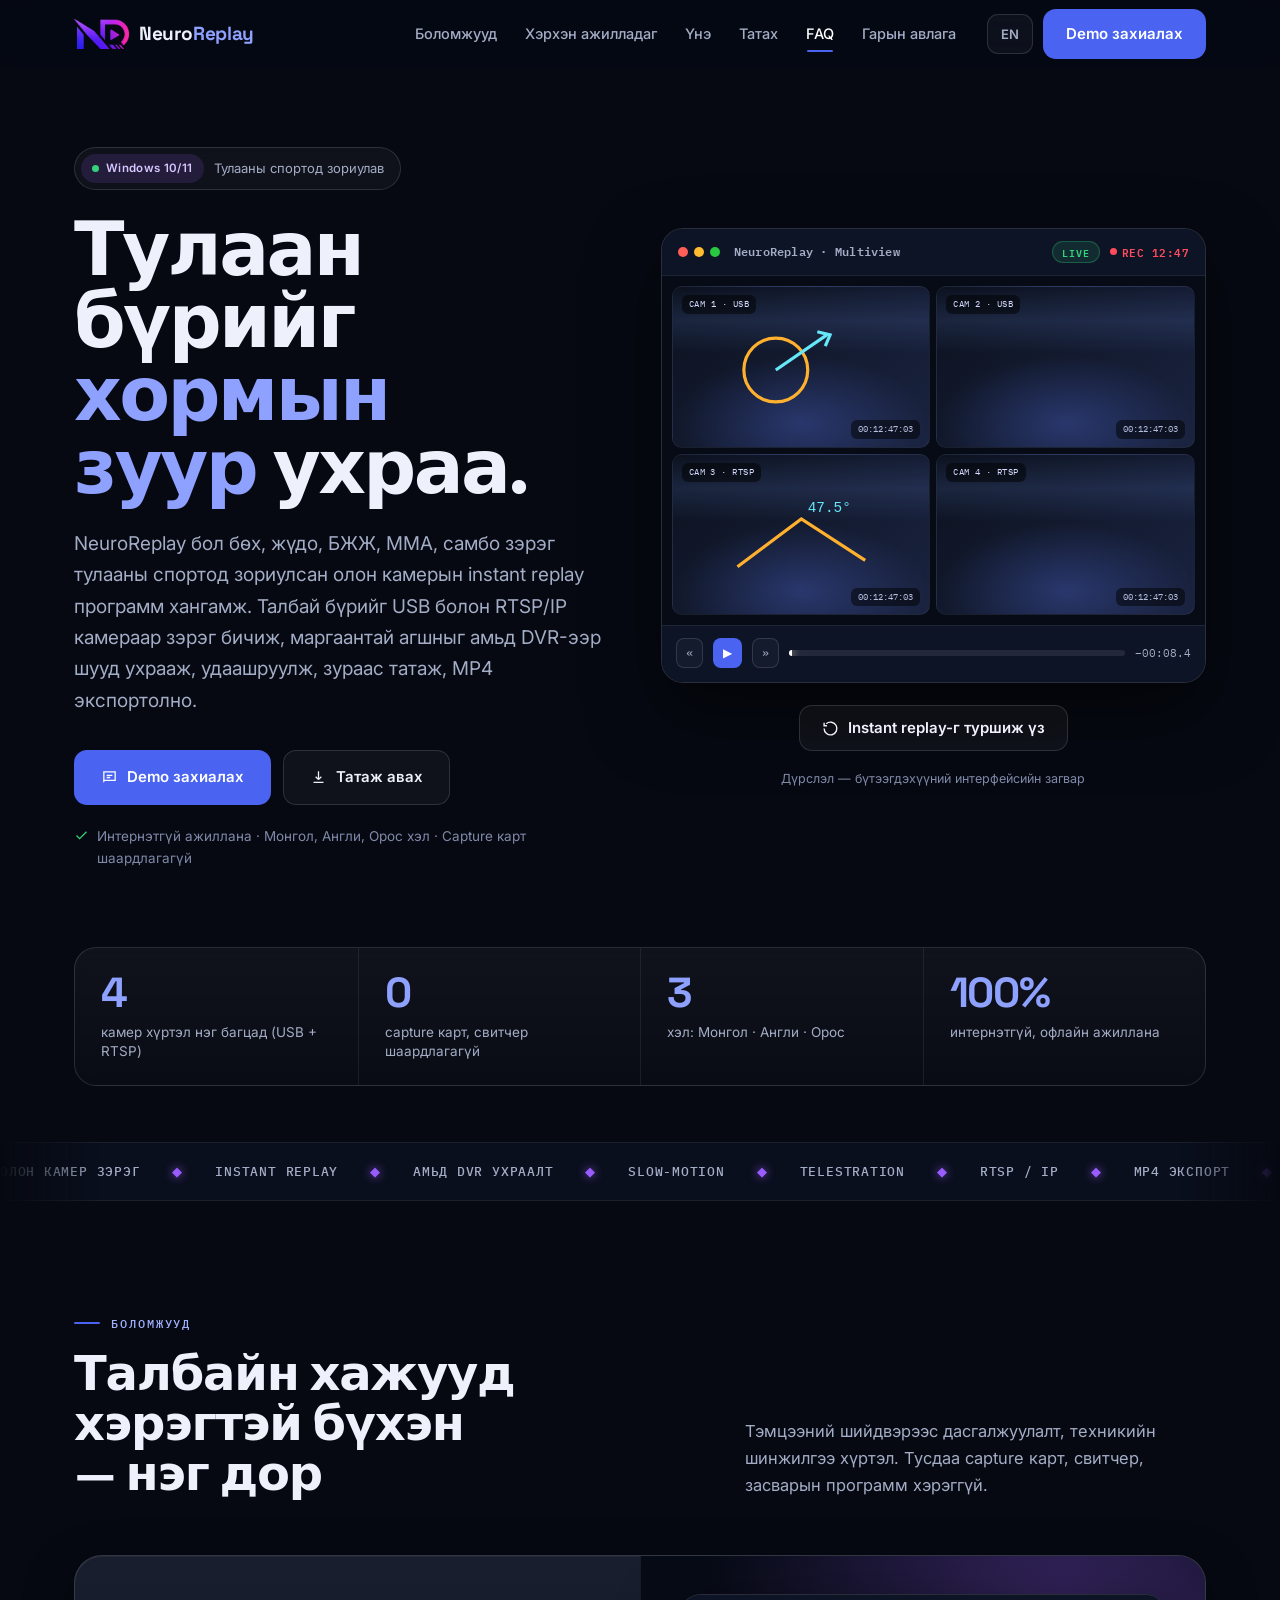
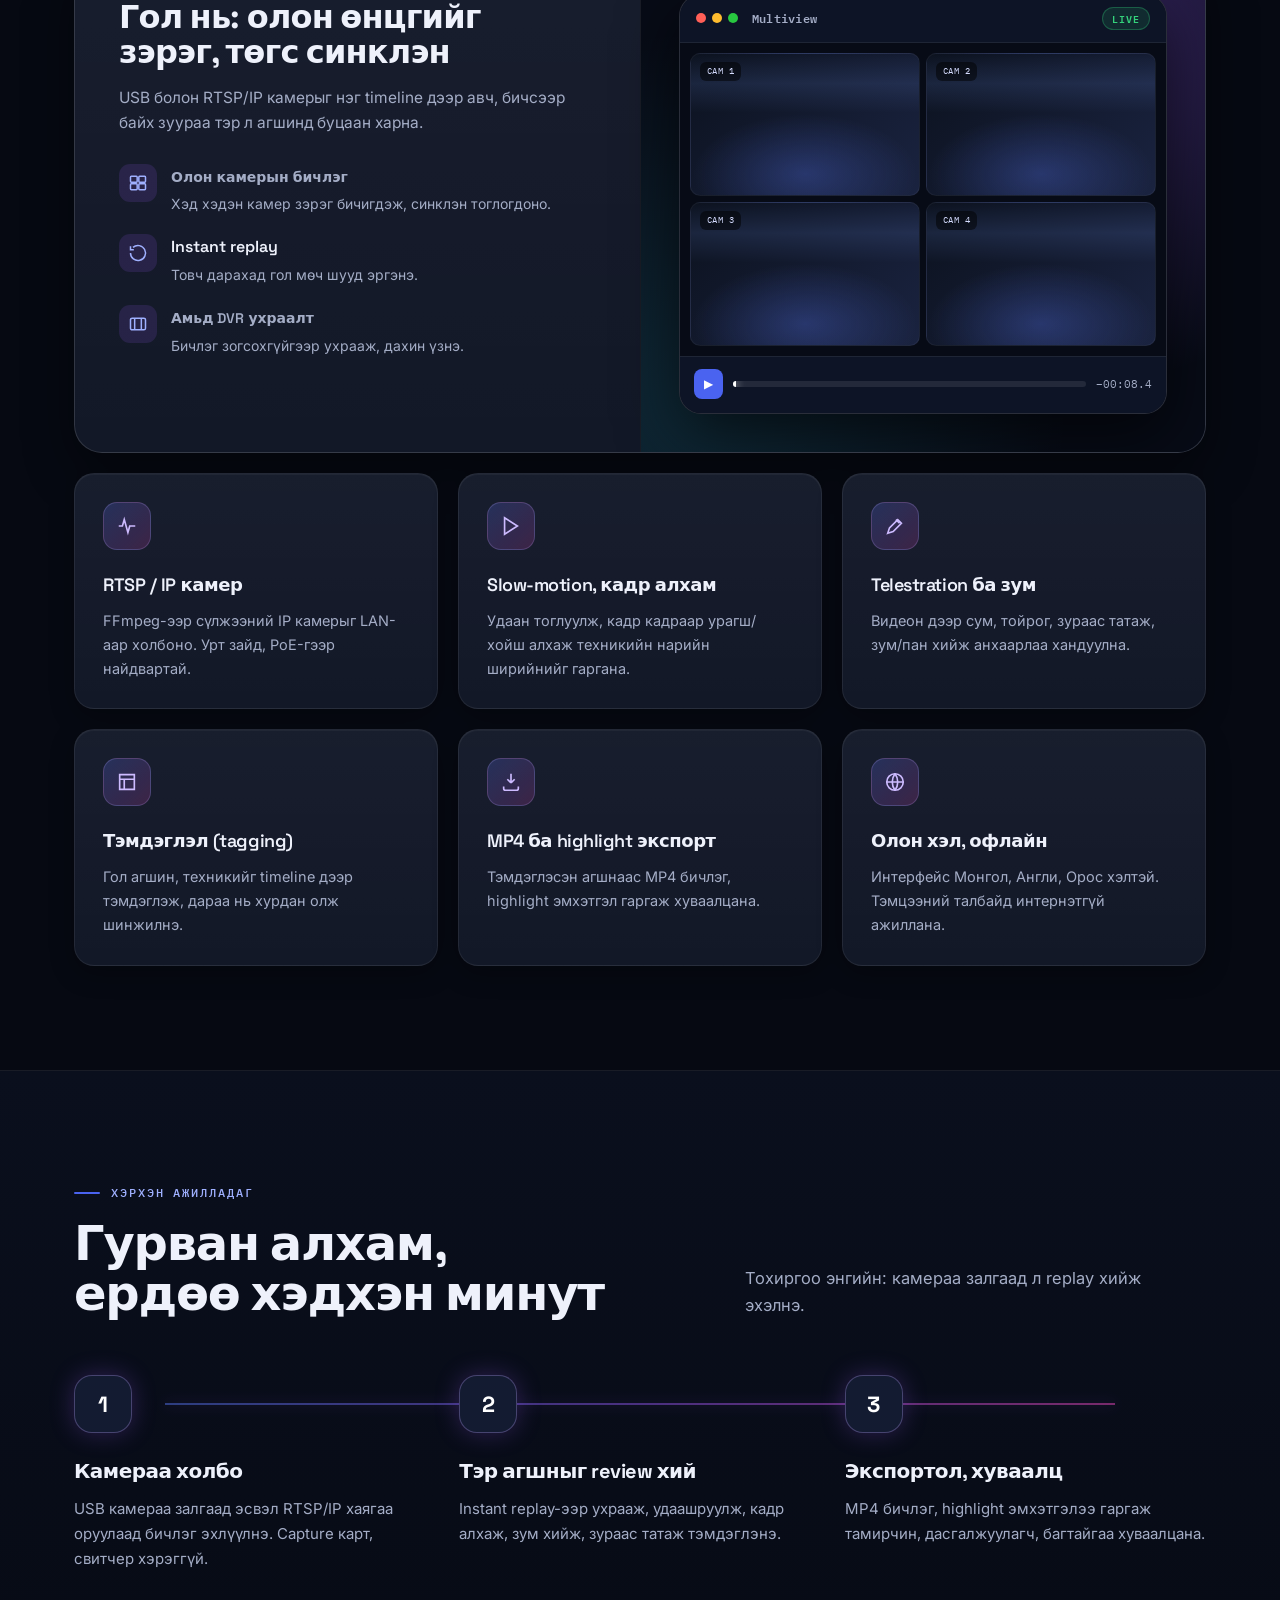
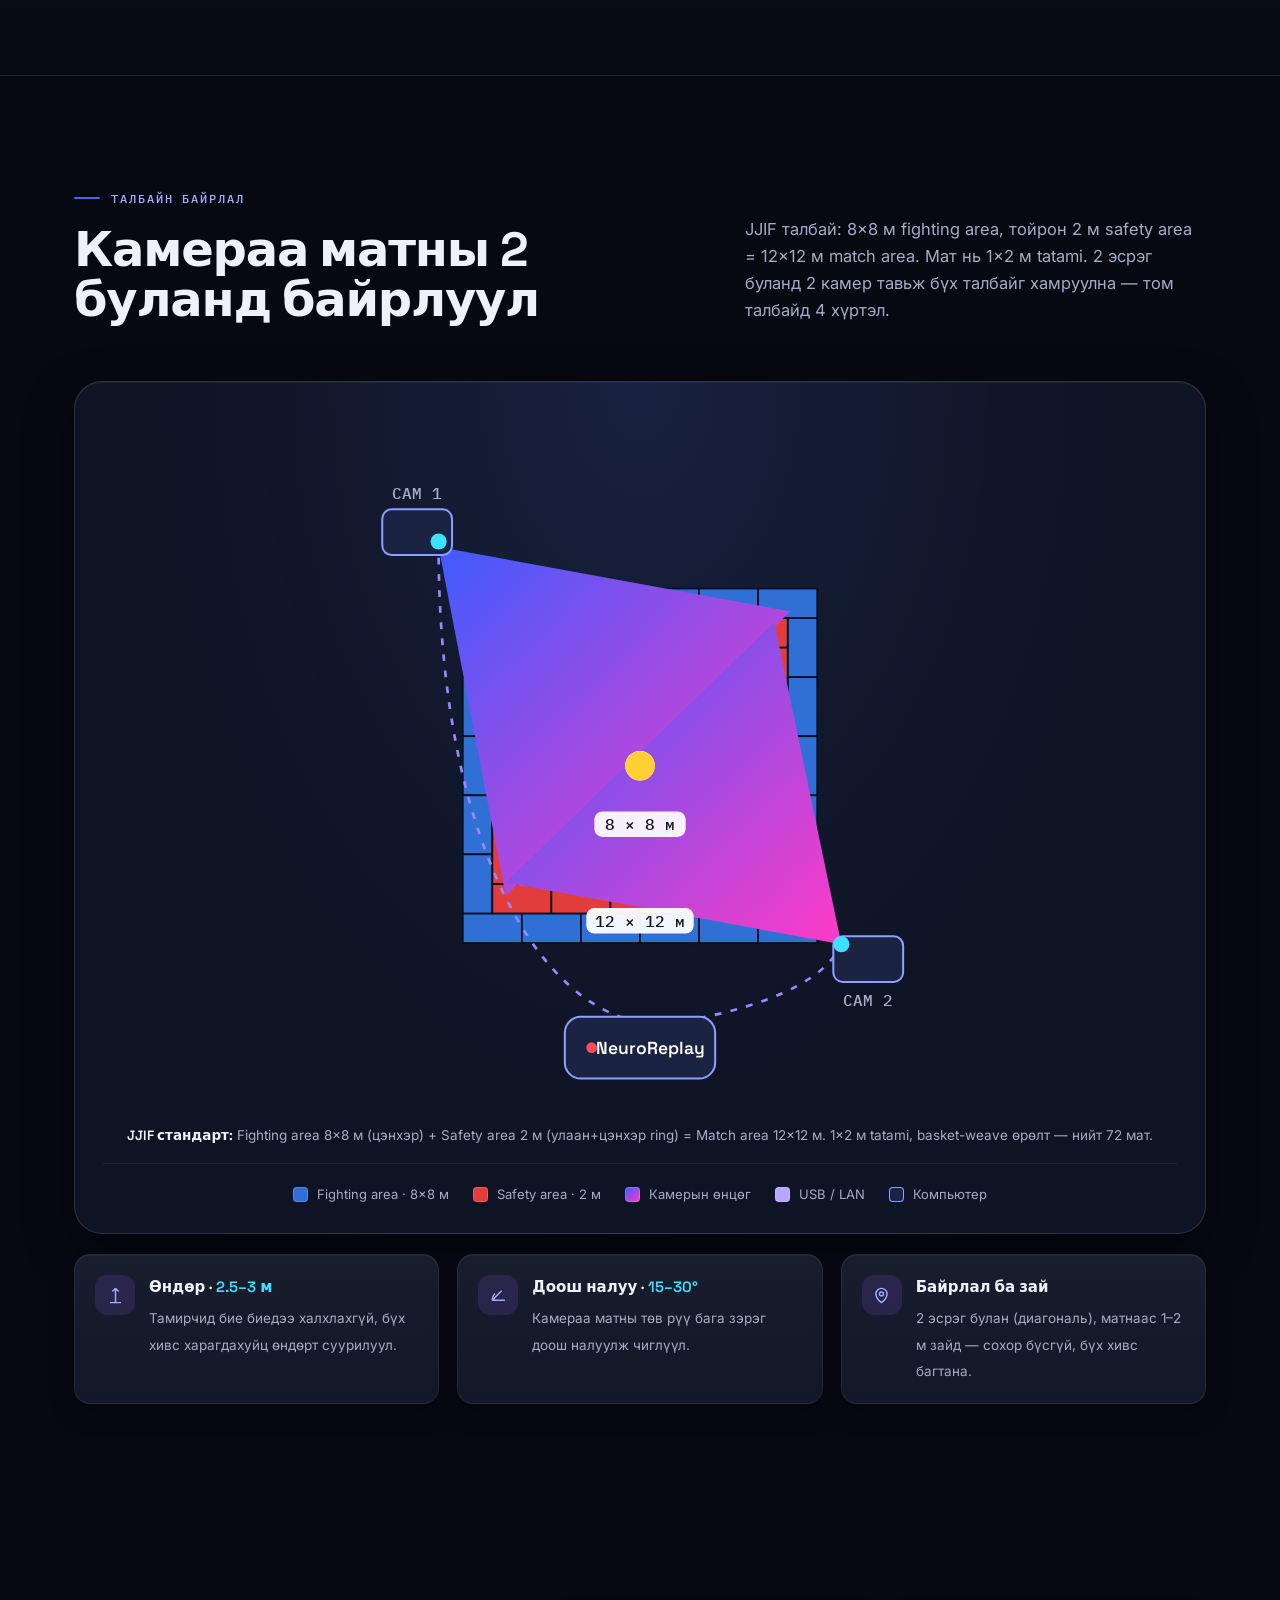
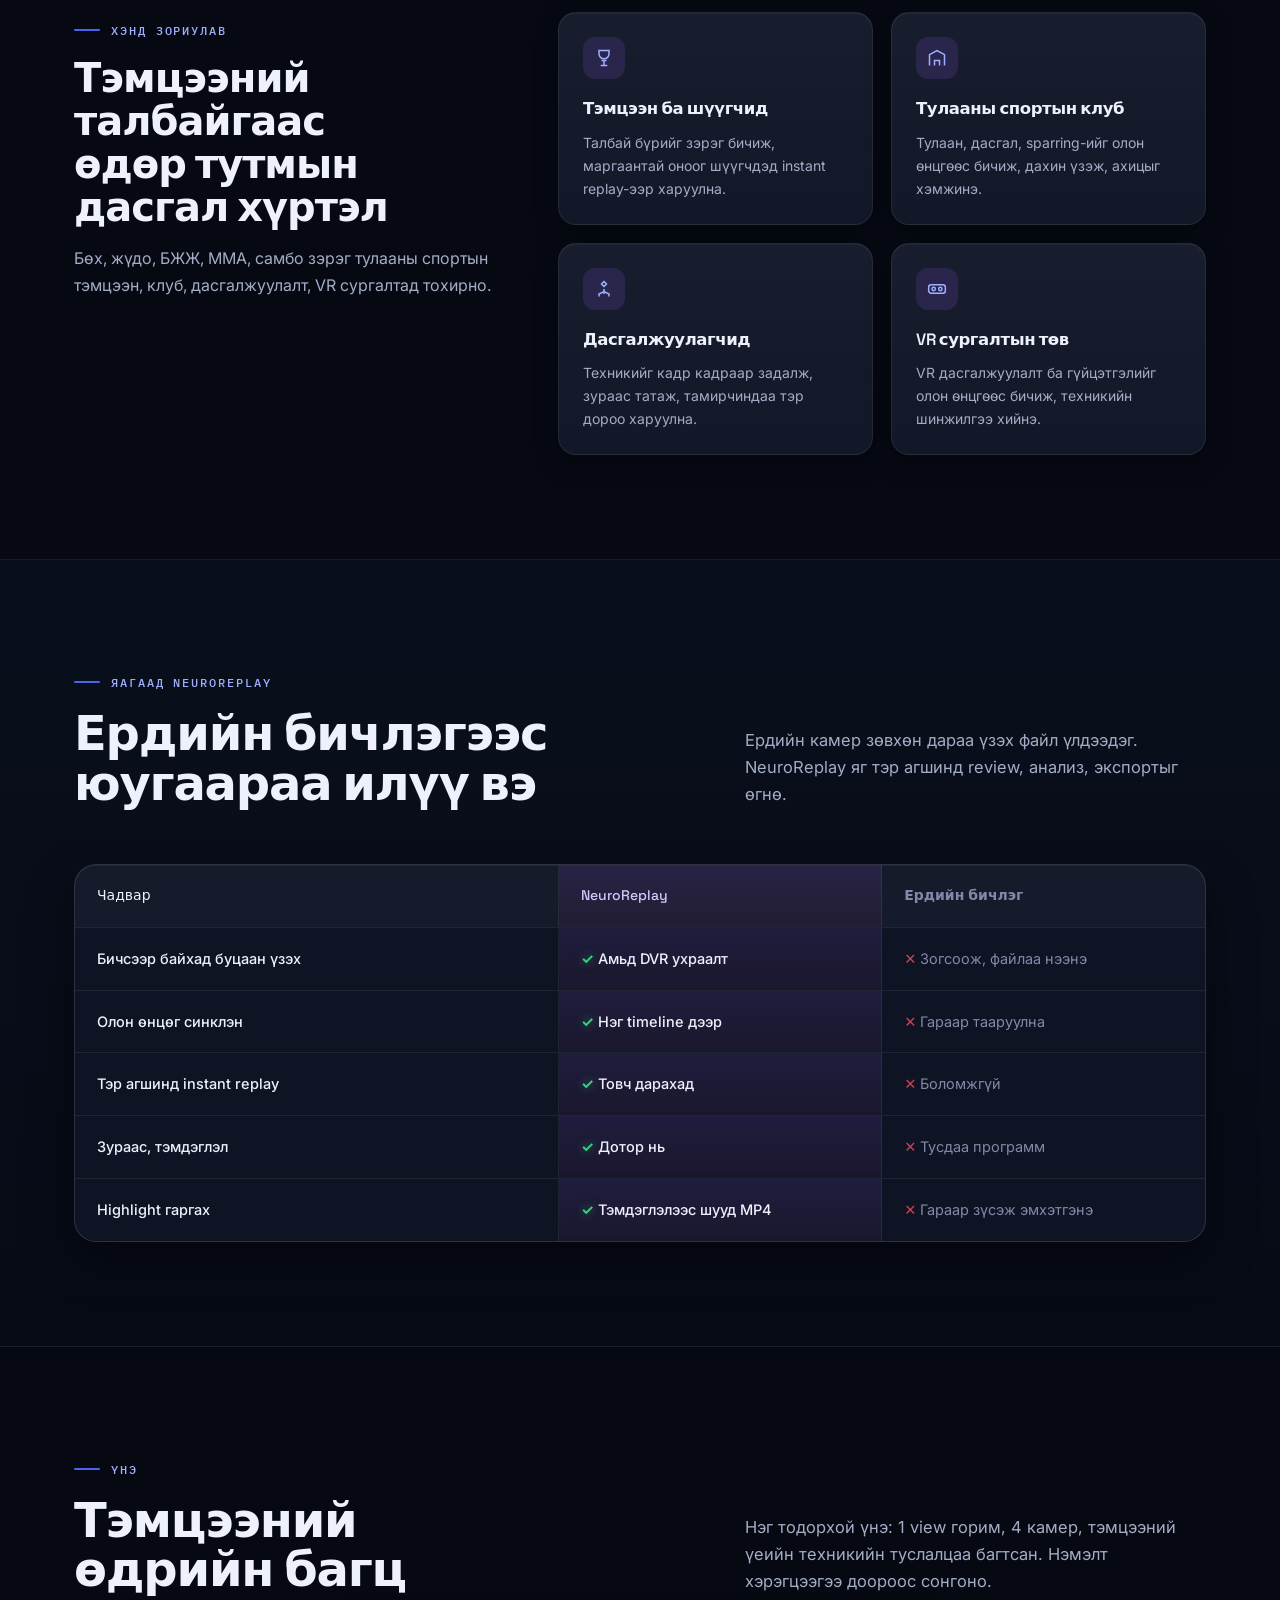
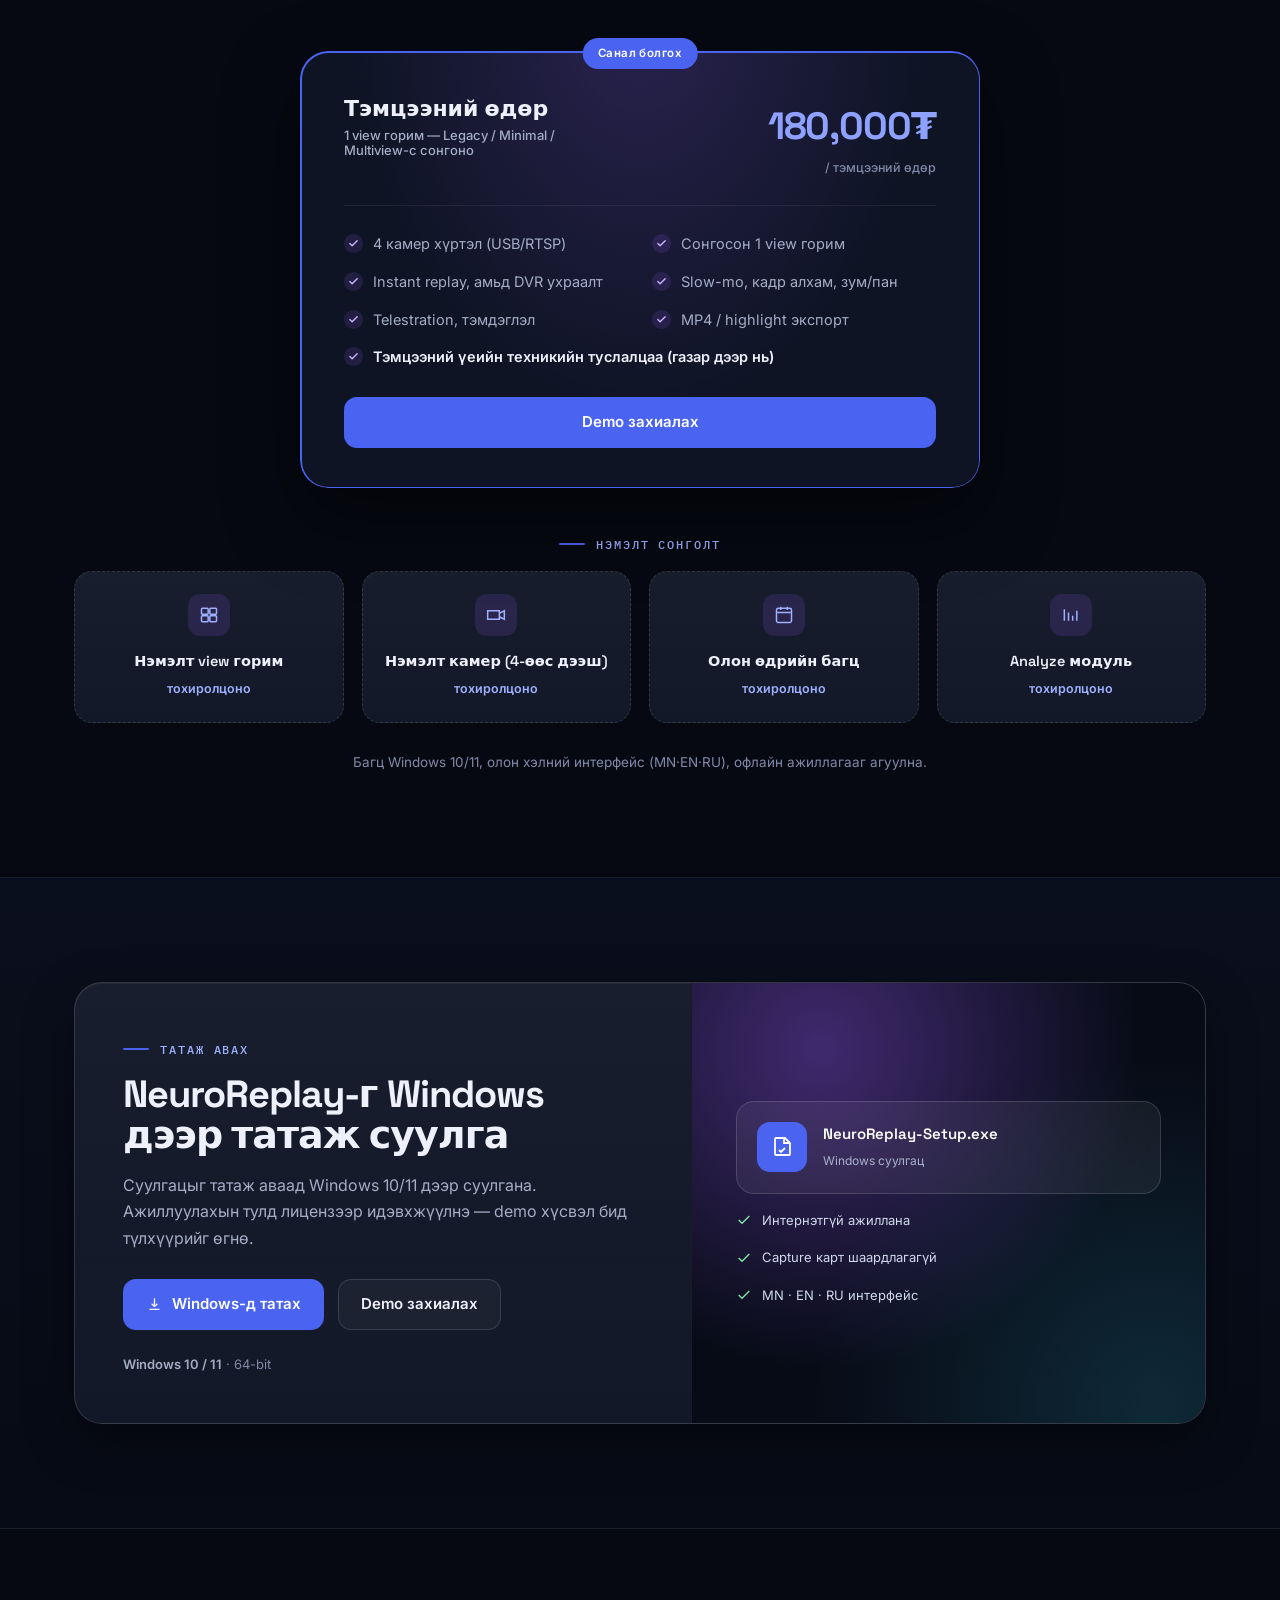
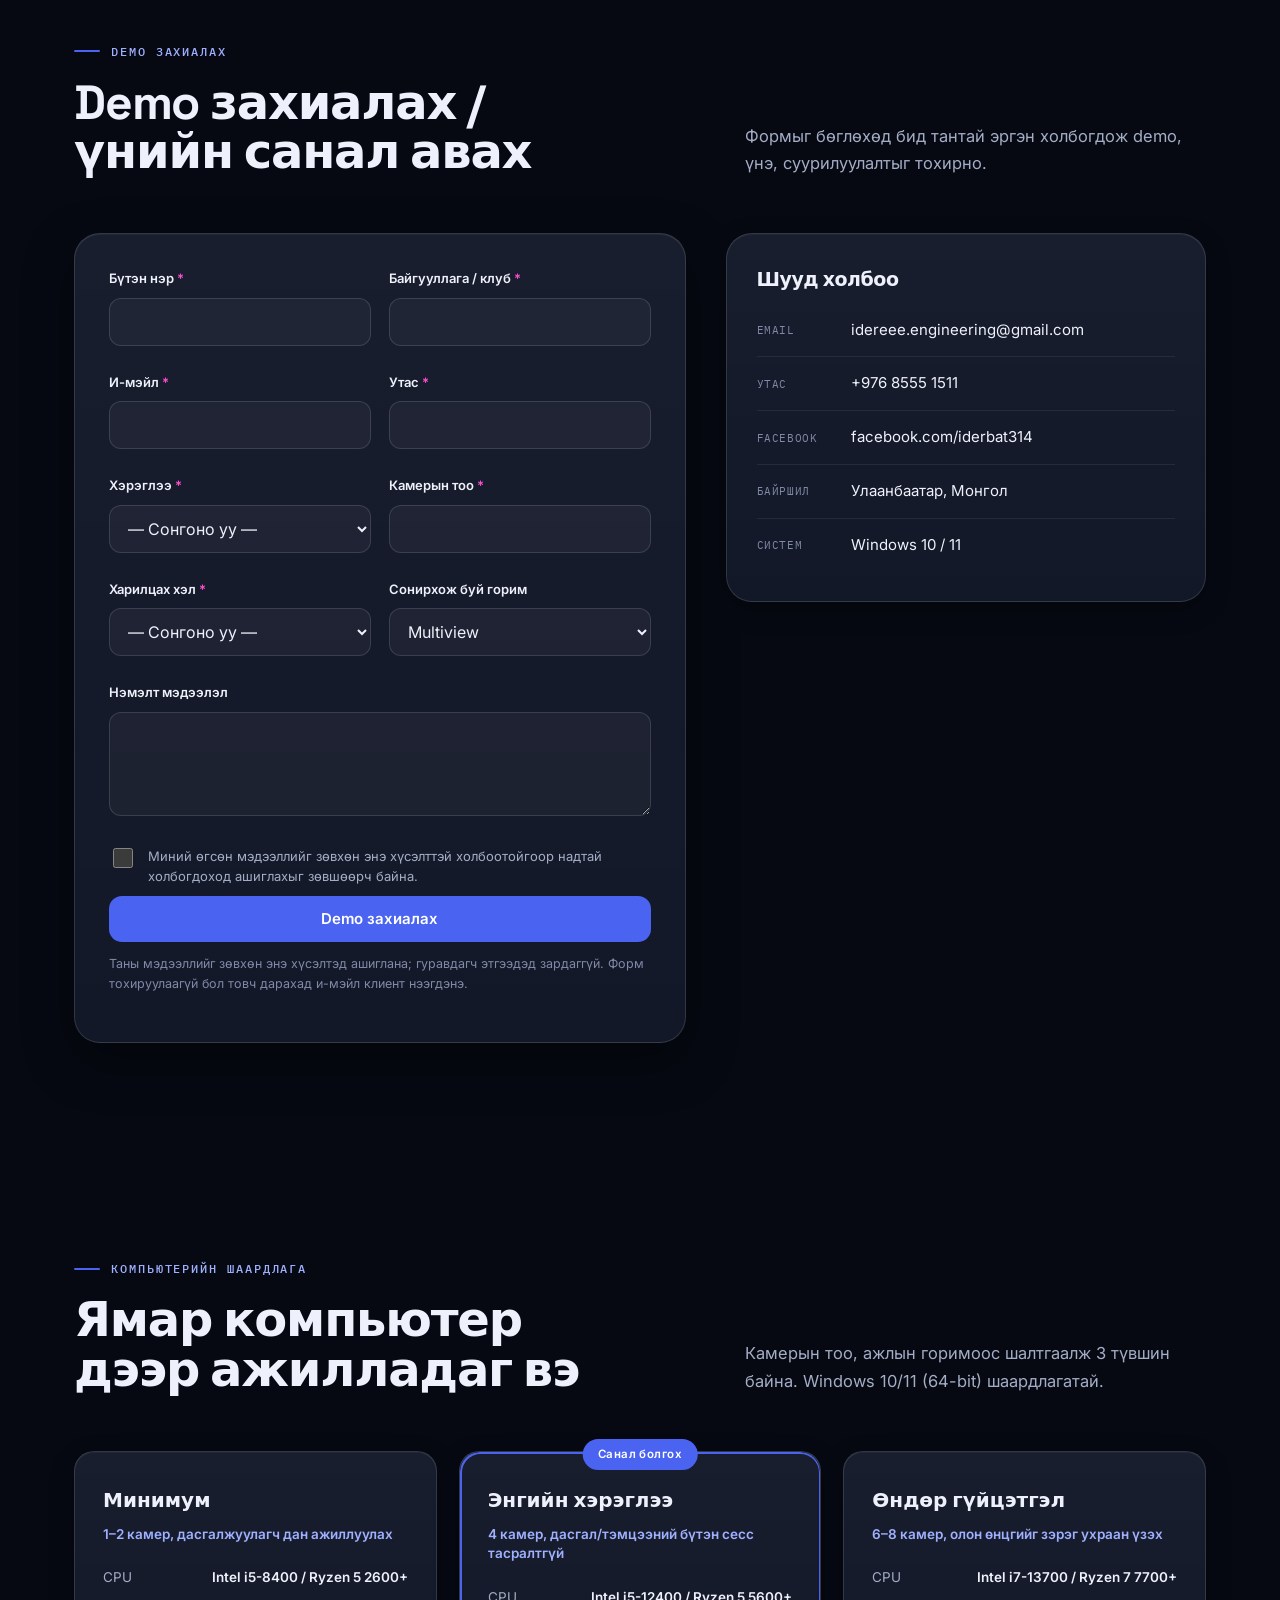
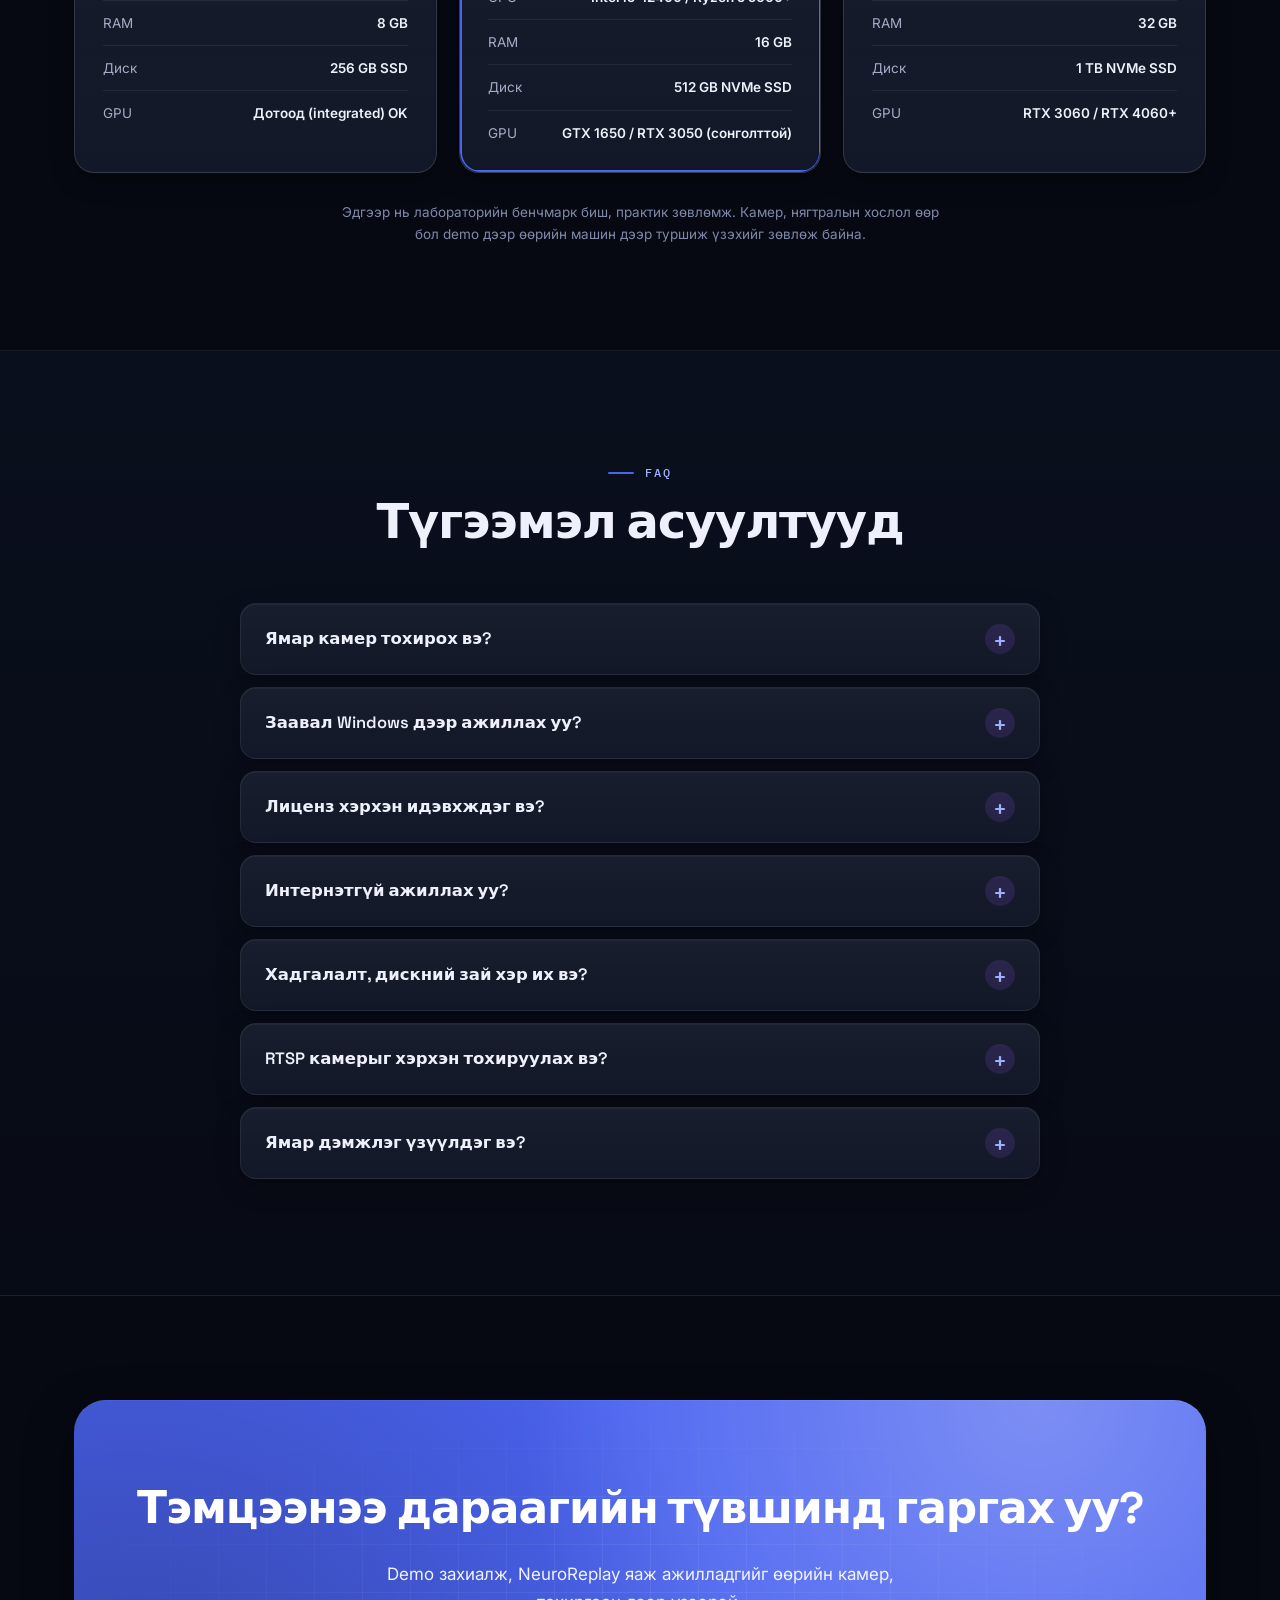
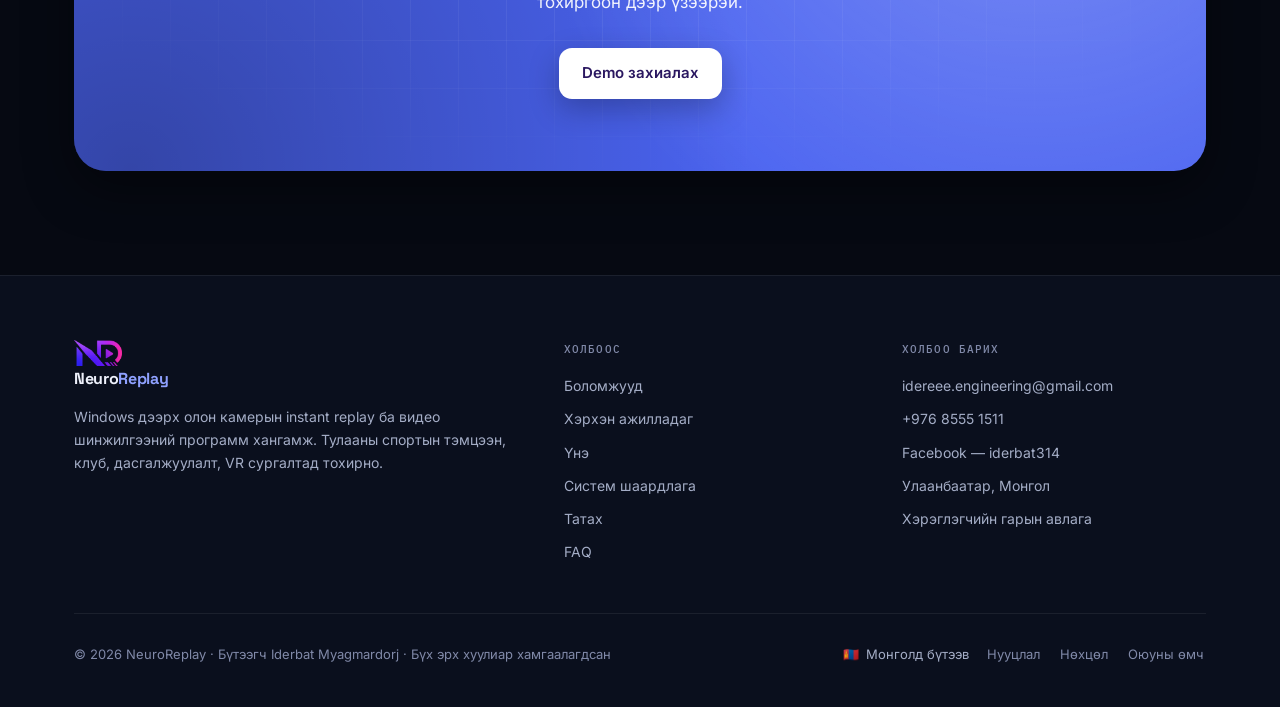
==== index.html @ e41a29e8 "changes" ====
<!doctype html>
<html lang="mn">
<head>
<meta charset="utf-8" />
<meta name="viewport" content="width=device-width, initial-scale=1" />
<title>NeuroReplay — Олон камерын Instant Replay & Video Review</title>
<meta name="description" content="NeuroReplay — Windows дээрх олон камерын instant replay программ хангамж. USB болон RTSP/IP камер зэрэг бичиж, амьд DVR ухраалт, slow-motion, кадр алхам, telestration, тэмдэглэл, MP4 экспорт. Тулааны спорт, тэмцээн, дасгалжуулалт, VR сургалтад тохирно." />
<meta name="theme-color" content="#060912" />
<meta name="author" content="Iderbat Myagmardorj" />

<meta property="og:type" content="website" />
<meta property="og:title" content="NeuroReplay — Олон камерын Instant Replay & Video Review" />
<meta property="og:description" content="Windows дээрх олон камерын instant replay программ хангамж: USB/RTSP камер зэрэг бичиж, амьд DVR ухраалт, slow-motion, telestration, MP4 экспорт. Тулааны спорт, тэмцээнд тохирно." />
<meta property="og:locale" content="mn_MN" />
<meta property="og:locale:alternate" content="en_US" />
<meta property="og:site_name" content="NeuroReplay" />
<meta property="og:image" content="assets/og-mark.png" />
<meta name="twitter:card" content="summary_large_image" />
<meta name="twitter:title" content="NeuroReplay — Multi-camera Instant Replay software" />
<meta name="twitter:description" content="Record multiple USB/RTSP cameras on Windows, rewind a live DVR buffer, slow-mo, telestrate, tag and export MP4. Built for combat sports and tournaments." />
<meta name="twitter:image" content="assets/og-mark.png" />

<link rel="icon" href="assets/favicon.ico" sizes="any" />
<link rel="icon" type="image/png" href="assets/neuroreplay-mark.png" />
<link rel="apple-touch-icon" href="assets/apple-touch-icon.png" />

<link rel="preconnect" href="https://fonts.googleapis.com" />
<link rel="preconnect" href="https://fonts.gstatic.com" crossorigin />
<link href="https://fonts.googleapis.com/css2?family=Space+Grotesk:wght@500;600;700&family=Inter:wght@400;450;500;600&family=IBM+Plex+Mono:wght@400;500&display=swap" rel="stylesheet" />

<!--
  NeuroReplay configuration. All values are safe to expose (no secrets here).
  - formEndpoint: POST target for the demo form (Formspree-compatible or custom API).
                  Leave "" and the form falls back to a mailto: link — it never fakes a submit.
  - downloadUrl:  Windows installer (.exe / setup) or a release page.
                  Leave "" and the Download button asks visitors to request access instead.
-->
<script>
  window.NR_CONFIG = {
    // Demo requests are saved to Supabase (table: demo_requests) via the REST API.
    // The anon key is public by design; row-level security allows anon INSERT only.
    // Admins read the list at /admin/ (logged in). If Supabase is unreachable the
    // form falls back to formEndpoint, then to a mailto: link — it never fakes a submit.
    supabaseUrl: "https://emopxwgbxwibchyiklpw.supabase.co",
    supabaseAnonKey: "eyJhbGciOiJIUzI1NiIsInR5cCI6IkpXVCJ9.eyJpc3MiOiJzdXBhYmFzZSIsInJlZiI6ImVtb3B4d2dieHdpYmNoeWlrbHB3Iiwicm9sZSI6ImFub24iLCJpYXQiOjE3Nzk4MzA2NzIsImV4cCI6MjA5NTQwNjY3Mn0.NewSLFAHdKLk9p-leBVeRsOgP6LAWZao5aaurbm1JK8",
    formEndpoint: "",
    contactEmail: "idereee.engineering@gmail.com",
    manualUrl: "help.html",
    downloadUrl: "",
    version: "",     // e.g. "1.0.0"
    fileSize: ""     // e.g. "84 MB"
  };
</script>

<script>
  // Preloader: once per session, never for reduced-motion. Hard fallback after 4s so the page can't stay covered.
  (function () {
    try {
      if (window.matchMedia('(prefers-reduced-motion: reduce)').matches || sessionStorage.getItem('nr.loader')) return;
      sessionStorage.setItem('nr.loader', '1');
    } catch (e) { return; }
    var r = document.documentElement;
    r.classList.add('is-loading');
    setTimeout(function () { r.classList.remove('is-loading'); }, 4000);
  })();
</script>
<link rel="stylesheet" href="styles.css" />
</head>
<body>

<div class="loader" id="loader" aria-hidden="true">
  <div class="loader__in">
    <div class="loader__logo">
      <img src="assets/neuroreplay-mark.png" alt="" width="88" height="48" />
      <span class="loader__ring"></span>
    </div>
    <div class="loader__brand">Neuro<em>Replay</em></div>
    <div class="loader__state">
      <span class="loader__rew"><svg viewBox="0 0 24 24" fill="none" stroke="currentColor" stroke-width="2"><path d="M11 6l-8 6 8 6zM21 6l-8 6 8 6z"/></svg><b id="loaderTc">−00:08.4</b></span>
      <span class="loader__play"><svg viewBox="0 0 24 24" fill="currentColor"><path d="M6 4l14 8-14 8z"/></svg><b>REPLAY</b></span>
    </div>
    <div class="loader__track"><div class="loader__fill"></div></div>
  </div>
</div>

<a class="skip" href="#features"><span data-mn>Агуулга руу шилжих</span><span data-en>Skip to content</span></a>

<!-- ══ NAV ══ -->
<nav class="nav" id="nav">
  <div class="wrap nav__in">
    <a class="brand" href="#top" aria-label="NeuroReplay — home"><img class="brand__mark" src="assets/neuroreplay-mark.png" alt="" width="55" height="30" /><span>Neuro<em>Replay</em></span></a>
    <div class="nav__spacer"></div>
    <div class="nav__links" id="navLinks">
      <a href="#features"><span data-mn>Боломжууд</span><span data-en>Features</span></a>
      <a href="#how"><span data-mn>Хэрхэн ажилладаг</span><span data-en>How it works</span></a>
      <a href="#pricing"><span data-mn>Үнэ</span><span data-en>Pricing</span></a>
      <a href="#download"><span data-mn>Татах</span><span data-en>Download</span></a>
      <a href="#faq">FAQ</a>
      <a href="help.html"><span data-mn>Гарын авлага</span><span data-en>Help</span></a>
    </div>
    <div class="nav__tools">
      <button class="langbtn" id="langBtn" type="button" aria-label="Switch language / Хэл солих">EN</button>
      <a class="btn btn--primary" href="#order"><span data-mn>Demo захиалах</span><span data-en>Request a demo</span></a>
      <button class="hamb" id="hamb" type="button" aria-label="Цэс" aria-expanded="false" aria-controls="mobileMenu">
        <svg viewBox="0 0 24 24" fill="none" stroke="currentColor" stroke-width="2" aria-hidden="true"><path d="M4 7h16M4 12h16M4 17h16"/></svg>
      </button>
    </div>
  </div>
  <div class="progress" id="progress" aria-hidden="true"></div>
  <div class="mobile-menu" id="mobileMenu">
    <a href="#features"><span data-mn>Боломжууд</span><span data-en>Features</span></a>
    <a href="#how"><span data-mn>Хэрхэн ажилладаг</span><span data-en>How it works</span></a>
    <a href="#pricing"><span data-mn>Үнэ</span><span data-en>Pricing</span></a>
    <a href="#download"><span data-mn>Татах</span><span data-en>Download</span></a>
    <a href="#faq">FAQ</a>
    <a href="help.html"><span data-mn>Гарын авлага</span><span data-en>Help</span></a>
    <a class="btn btn--primary" href="#order"><span data-mn>Demo захиалах</span><span data-en>Request a demo</span></a>
  </div>
</nav>

<div id="top"></div>

<!-- ══ HERO ══ -->
<header class="hero">
  <div class="hero__bg" aria-hidden="true"></div>
  <div class="wrap hero__grid">
    <div class="hero__intro">
      <span class="announce"><b><span class="dot"></span>Windows 10/11</b> <span data-mn>Тулааны спортод зориулав</span><span data-en>Built for combat sports</span></span>
      <h1>
        <span data-mn>Тулаан бүрийг <span class="grad">хормын зуур</span> ухраа.</span>
        <span data-en>Rewind every bout <span class="grad">in an instant.</span></span>
      </h1>
      <p class="lead">
        <span data-mn>NeuroReplay бол бөх, жүдо, БЖЖ, MMA, самбо зэрэг тулааны спортод зориулсан олон камерын instant replay программ хангамж. Талбай бүрийг USB болон RTSP/IP камераар зэрэг бичиж, маргаантай агшныг амьд DVR-ээр шууд ухрааж, удаашруулж, зураас татаж, MP4 экспортолно.</span>
        <span data-en>NeuroReplay is multi-camera instant replay software for combat sports — wrestling, judo, BJJ, MMA, sambo. Record every mat with USB and RTSP/IP cameras, rewind a disputed moment live, slow it down, telestrate and export MP4.</span>
      </p>
      <div class="hero__cta">
        <a class="btn btn--primary" href="#order">
          <svg viewBox="0 0 24 24" fill="none" stroke="currentColor" stroke-width="1.8" aria-hidden="true"><path d="M4 4h16v12H5.2L4 17.2z"/><path d="M8 9h8M8 12h5"/></svg>
          <span data-mn>Demo захиалах</span><span data-en>Request a demo</span>
        </a>
        <a class="btn btn--ghost" href="#download">
          <svg viewBox="0 0 24 24" fill="none" stroke="currentColor" stroke-width="1.8" aria-hidden="true"><path d="M12 3v12m0 0l-4-4m4 4l4-4"/><path d="M5 19h14"/></svg>
          <span data-mn>Татаж авах</span><span data-en>Download</span>
        </a>
      </div>
      <p class="hero__note">
        <svg viewBox="0 0 24 24" fill="none" stroke="currentColor" stroke-width="2" aria-hidden="true"><path d="M20 6L9 17l-5-5"/></svg>
        <span data-mn>Интернэтгүй ажиллана · Монгол, Англи, Орос хэл · Capture карт шаардлагагүй</span>
        <span data-en>Works fully offline · Mongolian, English, Russian · No capture card needed</span>
      </p>
    </div>

    <div class="rig-wrap" id="rigWrap">
      <div class="rig" role="img" aria-label="NeuroReplay software mockup: four camera feeds with REC state, timeline, replay offset and telestration">
        <div class="rig__top">
          <span class="rig__dots"><i></i><i></i><i></i></span>
          <span class="rig__name">NeuroReplay · Multiview</span>
          <span class="rig__state"><span class="chip-live">LIVE</span><span class="chip-rec">REC 12:47</span></span>
        </div>
        <div class="rig__grid">
          <span class="slowmo" aria-hidden="true">REPLAY · SLOW-MO</span>
          <div class="cam"><span class="cam__tag">CAM 1 · USB</span><span class="cam__tc">00:12:47:03</span>
            <div class="cam__mark"><svg viewBox="0 0 160 100" aria-hidden="true"><circle cx="64" cy="52" r="20" fill="none" stroke="#ffb02e" stroke-width="2"/><path d="M64 52 L96 30" stroke="#67e8f9" stroke-width="2" fill="none"/><path d="M90 28 l8 2 -3 7" stroke="#67e8f9" stroke-width="2" fill="none"/></svg></div>
          </div>
          <div class="cam"><span class="cam__tag">CAM 2 · USB</span><span class="cam__tc">00:12:47:03</span></div>
          <div class="cam"><span class="cam__tag">CAM 3 · RTSP</span><span class="cam__tc">00:12:47:03</span>
            <div class="cam__mark"><svg viewBox="0 0 160 100" aria-hidden="true"><path d="M40 70 L80 40 L120 66" fill="none" stroke="#ffb02e" stroke-width="2"/><text x="84" y="36" fill="#67e8f9" font-family="monospace" font-size="9">47.5°</text></svg></div>
          </div>
          <div class="cam"><span class="cam__tag">CAM 4 · RTSP</span><span class="cam__tc">00:12:47:03</span></div>
        </div>
        <div class="rig__bar">
          <span class="rig__btn" aria-hidden="true">«</span>
          <span class="rig__btn play" aria-hidden="true">▶</span>
          <span class="rig__btn" aria-hidden="true">»</span>
          <div class="rig__track"><div class="rig__fill"></div><div class="rig__head"></div></div>
          <span class="rig__tc">−00:08.4</span>
        </div>
      </div>
      <div class="replay-demo">
        <button class="btn btn--ghost replay-btn" id="replayBtn" type="button" aria-pressed="false">
          <svg viewBox="0 0 24 24" fill="none" stroke="currentColor" stroke-width="2" aria-hidden="true"><path d="M3 12a9 9 0 1 0 3-6.7"/><path d="M3 4v4h4"/></svg>
          <span class="rb-idle"><span data-mn>Instant replay-г туршиж үз</span><span data-en>Try the instant replay</span></span>
          <span class="rb-live"><span data-mn>LIVE рүү буцах</span><span data-en>Back to LIVE</span></span>
        </button>
      </div>
      <p class="rig__caption"><span data-mn>Дүрслэл — бүтээгдэхүүний интерфейсийн загвар</span><span data-en>Illustration — labelled product interface mockup</span></p>
    </div>
  </div>

  <div class="wrap">
    <div class="hero__stats reveal">
      <div class="stat"><b>4</b><span><span data-mn>камер хүртэл нэг багцад (USB + RTSP)</span><span data-en>cameras per package (USB + RTSP)</span></span></div>
      <div class="stat"><b>0</b><span><span data-mn>capture карт, свитчер шаардлагагүй</span><span data-en>capture cards or switchers needed</span></span></div>
      <div class="stat"><b>3</b><span><span data-mn>хэл: Монгол · Англи · Орос</span><span data-en>languages: Mongolian · English · Russian</span></span></div>
      <div class="stat"><b>100%</b><span><span data-mn>интернэтгүй, офлайн ажиллана</span><span data-en>offline — no internet needed</span></span></div>
    </div>
  </div>
</header>

<!-- ══ TAPE ══ -->
<div class="tape" aria-hidden="true">
  <div class="tape__in">
    <span><b>Олон камер зэрэг</b> <i>◆</i> <b>Instant replay</b> <i>◆</i> <b>Амьд DVR ухраалт</b> <i>◆</i> <b>Slow-motion</b> <i>◆</i> <b>Telestration</b> <i>◆</i> <b>RTSP / IP</b> <i>◆</i> <b>MP4 экспорт</b> <i>◆</i> <b>Офлайн</b> <i>◆</i></span>
    <span><b>Олон камер зэрэг</b> <i>◆</i> <b>Instant replay</b> <i>◆</i> <b>Амьд DVR ухраалт</b> <i>◆</i> <b>Slow-motion</b> <i>◆</i> <b>Telestration</b> <i>◆</i> <b>RTSP / IP</b> <i>◆</i> <b>MP4 экспорт</b> <i>◆</i> <b>Офлайн</b> <i>◆</i></span>
  </div>
</div>

<!-- ══ FEATURES ══ -->
<section id="features">
  <div class="wrap">
    <div class="sec-head reveal">
      <div>
        <span class="kicker"><span data-mn>Боломжууд</span><span data-en>Capabilities</span></span>
        <h2><span data-mn>Талбайн хажууд хэрэгтэй бүхэн — нэг дор</span><span data-en>Everything the mat needs — in one place</span></h2>
      </div>
      <p><span data-mn>Тэмцээний шийдвэрээс дасгалжуулалт, техникийн шинжилгээ хүртэл. Тусдаа capture карт, свитчер, засварын программ хэрэггүй.</span><span data-en>From match-day calls to coaching and technical analysis — no separate capture card, switcher or editing suite.</span></p>
    </div>

    <div class="spotlight reveal">
      <div class="spotlight__body">
        <h3><span data-mn>Гол нь: олон өнцгийг зэрэг, төгс синклэн</span><span data-en>The core: every angle at once, in perfect sync</span></h3>
        <p><span data-mn>USB болон RTSP/IP камерыг нэг timeline дээр авч, бичсээр байх зуураа тэр л агшинд буцаан харна.</span><span data-en>Pull USB and RTSP/IP cameras onto one timeline and replay the exact moment while it keeps recording.</span></p>
        <div class="spot-list">
          <div class="it">
            <svg viewBox="0 0 24 24" fill="none" stroke="currentColor" stroke-width="1.8" aria-hidden="true"><rect x="3" y="4" width="8" height="7" rx="1"/><rect x="13" y="4" width="8" height="7" rx="1"/><rect x="3" y="13" width="8" height="7" rx="1"/><rect x="13" y="13" width="8" height="7" rx="1"/></svg>
            <div><b><span data-mn>Олон камерын бичлэг</span><span data-en>Multi-camera recording</span></b><span data-mn>Хэд хэдэн камер зэрэг бичигдэж, синклэн тоглогдоно.</span><span data-en>Several cameras recorded and replayed in sync.</span></div>
          </div>
          <div class="it">
            <svg viewBox="0 0 24 24" fill="none" stroke="currentColor" stroke-width="1.8" aria-hidden="true"><path d="M3 12a9 9 0 1 0 3-6.7"/><path d="M3 4v4h4"/></svg>
            <div><b>Instant replay</b><span data-mn>Товч дарахад гол мөч шууд эргэнэ.</span><span data-en>One trigger replays the key moment.</span></div>
          </div>
          <div class="it">
            <svg viewBox="0 0 24 24" fill="none" stroke="currentColor" stroke-width="1.8" aria-hidden="true"><rect x="3" y="5" width="18" height="14" rx="2"/><path d="M8 5v14M16 5v14"/></svg>
            <div><b><span data-mn>Амьд DVR ухраалт</span><span data-en>Live DVR rewind</span></b><span data-mn>Бичлэг зогсохгүйгээр ухрааж, дахин үзнэ.</span><span data-en>Rewind without stopping the recording.</span></div>
          </div>
        </div>
      </div>
      <div class="spotlight__visual">
        <div class="rig" aria-hidden="true">
          <div class="rig__top"><span class="rig__dots"><i></i><i></i><i></i></span><span class="rig__name">Multiview</span><span class="rig__state"><span class="chip-live">LIVE</span></span></div>
          <div class="rig__grid">
            <div class="cam"><span class="cam__tag">CAM 1</span></div><div class="cam"><span class="cam__tag">CAM 2</span></div>
            <div class="cam"><span class="cam__tag">CAM 3</span></div><div class="cam"><span class="cam__tag">CAM 4</span></div>
          </div>
          <div class="rig__bar"><span class="rig__btn play">▶</span><div class="rig__track"><div class="rig__fill"></div><div class="rig__head"></div></div><span class="rig__tc">−00:08.4</span></div>
        </div>
      </div>
    </div>

    <div class="bento reveal">
      <div class="tile">
        <div class="tile__ico"><svg viewBox="0 0 24 24" fill="none" stroke="currentColor" stroke-width="1.8" aria-hidden="true"><path d="M3 12h4l2-7 4 14 2-7h6"/></svg></div>
        <h3><span data-mn>RTSP / IP камер</span><span data-en>RTSP / IP cameras</span></h3>
        <p><span data-mn>FFmpeg-ээр сүлжээний IP камерыг LAN-аар холбоно. Урт зайд, PoE-гээр найдвартай.</span><span data-en>Connect network IP cameras over LAN through FFmpeg — long-run and PoE-ready.</span></p>
      </div>
      <div class="tile">
        <div class="tile__ico"><svg viewBox="0 0 24 24" fill="none" stroke="currentColor" stroke-width="1.8" aria-hidden="true"><path d="M5 3v18l14-9z"/></svg></div>
        <h3><span data-mn>Slow-motion, кадр алхам</span><span data-en>Slow-motion & frame step</span></h3>
        <p><span data-mn>Удаан тоглуулж, кадр кадраар урагш/хойш алхаж техникийн нарийн ширийнийг гаргана.</span><span data-en>Play slow and step frame by frame to break down the fine detail.</span></p>
      </div>
      <div class="tile">
        <div class="tile__ico"><svg viewBox="0 0 24 24" fill="none" stroke="currentColor" stroke-width="1.8" aria-hidden="true"><path d="M4 20l6-2 9-9-4-4-9 9z"/><path d="M13 5l4 4"/></svg></div>
        <h3><span data-mn>Telestration ба зум</span><span data-en>Telestration & zoom</span></h3>
        <p><span data-mn>Видеон дээр сум, тойрог, зураас татаж, зум/пан хийж анхаарлаа хандуулна.</span><span data-en>Draw arrows, circles and lines on the video, then zoom and pan to focus.</span></p>
      </div>
      <div class="tile">
        <div class="tile__ico"><svg viewBox="0 0 24 24" fill="none" stroke="currentColor" stroke-width="1.8" aria-hidden="true"><path d="M4 4h16v16H4z"/><path d="M4 9h16M9 9v11"/></svg></div>
        <h3><span data-mn>Тэмдэглэл (tagging)</span><span data-en>Tagging</span></h3>
        <p><span data-mn>Гол агшин, техникийг timeline дээр тэмдэглэж, дараа нь хурдан олж шинжилнэ.</span><span data-en>Tag key moments on the timeline — find and analyse them fast afterwards.</span></p>
      </div>
      <div class="tile">
        <div class="tile__ico"><svg viewBox="0 0 24 24" fill="none" stroke="currentColor" stroke-width="1.8" aria-hidden="true"><path d="M12 3v10m0 0l-4-4m4 4l4-4"/><path d="M4 17v2a2 2 0 0 0 2 2h12a2 2 0 0 0 2-2v-2"/></svg></div>
        <h3><span data-mn>MP4 ба highlight экспорт</span><span data-en>MP4 & highlight export</span></h3>
        <p><span data-mn>Тэмдэглэсэн агшнаас MP4 бичлэг, highlight эмхэтгэл гаргаж хуваалцана.</span><span data-en>Export MP4 clips and highlight reels from tagged moments to share.</span></p>
      </div>
      <div class="tile">
        <div class="tile__ico"><svg viewBox="0 0 24 24" fill="none" stroke="currentColor" stroke-width="1.8" aria-hidden="true"><circle cx="12" cy="12" r="9"/><path d="M3 12h18M12 3a15 15 0 0 1 0 18M12 3a15 15 0 0 0 0 18"/></svg></div>
        <h3><span data-mn>Олон хэл, офлайн</span><span data-en>Multilingual & offline</span></h3>
        <p><span data-mn>Интерфейс Монгол, Англи, Орос хэлтэй. Тэмцээний талбайд интернэтгүй ажиллана.</span><span data-en>Interface in Mongolian, English and Russian. Runs on-site with no internet.</span></p>
      </div>
    </div>
  </div>
</section>

<!-- ══ HOW IT WORKS ══ -->
<section id="how" class="band">
  <div class="wrap">
    <div class="sec-head reveal">
      <div>
        <span class="kicker"><span data-mn>Хэрхэн ажилладаг</span><span data-en>How it works</span></span>
        <h2><span data-mn>Гурван алхам, ердөө хэдхэн минут</span><span data-en>Three steps, just a few minutes</span></h2>
      </div>
      <p><span data-mn>Тохиргоо энгийн: камераа залгаад л replay хийж эхэлнэ.</span><span data-en>Setup is simple: plug in your cameras and start replaying.</span></p>
    </div>
    <div class="timeline reveal">
      <div class="tstep">
        <div class="tstep__n">1</div>
        <h3><span data-mn>Камераа холбо</span><span data-en>Connect cameras</span></h3>
        <p><span data-mn>USB камераа залгаад эсвэл RTSP/IP хаягаа оруулаад бичлэг эхлүүлнэ. Capture карт, свитчер хэрэггүй.</span><span data-en>Plug in USB cameras or add RTSP/IP addresses and start recording — no capture cards or switcher.</span></p>
      </div>
      <div class="tstep">
        <div class="tstep__n">2</div>
        <h3><span data-mn>Тэр агшныг review хий</span><span data-en>Review the moment</span></h3>
        <p><span data-mn>Instant replay-ээр ухрааж, удаашруулж, кадр алхаж, зум хийж, зураас татаж тэмдэглэнэ.</span><span data-en>Rewind with instant replay, slow it down, step frames, zoom, telestrate and tag it.</span></p>
      </div>
      <div class="tstep">
        <div class="tstep__n">3</div>
        <h3><span data-mn>Экспортол, хуваалц</span><span data-en>Export & share</span></h3>
        <p><span data-mn>MP4 бичлэг, highlight эмхэтгэлээ гаргаж тамирчин, дасгалжуулагч, багтайгаа хуваалцана.</span><span data-en>Export MP4 clips and highlight reels and share them with athletes, coaches and teams.</span></p>
      </div>
    </div>
  </div>
</section>

<!-- ══ VENUE LAYOUT ══ -->
<section id="setup">
  <div class="wrap">
    <div class="sec-head reveal">
      <div>
        <span class="kicker"><span data-mn>Талбайн байрлал</span><span data-en>Venue layout</span></span>
        <h2><span data-mn>Камераа матны 2 буланд байрлуул</span><span data-en>Two cameras, two corners of the mat</span></h2>
      </div>
      <p><span data-mn>JJIF талбай: 8×8 м fighting area, тойрон 2 м safety area = 12×12 м match area. Мат нь 1×2 м tatami. 2 эсрэг буланд 2 камер тавьж бүх талбайг хамруулна — том талбайд 4 хүртэл.</span><span data-en>JJIF field: an 8×8 m fighting area with a 2 m safety area all around = a 12×12 m match area. Mats are 1×2 m tatami. Two cameras at opposite corners cover the whole area — scale up to 4 for larger venues.</span></p>
    </div>
    <div class="layout-card reveal">
      <svg class="layout-svg" viewBox="0 0 800 520" role="img" aria-label="Top-down JJIF diagram: 8 by 8 metre blue fighting area, a 1 metre red safety ring and a 1 metre outer blue ring (12 by 12 metre match area), laid from 1 by 2 metre tatami mats in a basket-weave pattern, with two cameras at opposite corners feeding one computer">
        <defs>
          <linearGradient id="coneG1" x1="0" y1="0" x2="1" y2="1"><stop offset="0" stop-color="#3f5bff"/><stop offset="1" stop-color="#ff3bc7"/></linearGradient>
        </defs>

        <!-- tatami mats: 1x2 m, basket-weave (blue fighting / red safety / blue outer) -->
        <g>
          <rect class="m-b" x="268" y="133" width="44" height="22"/>
          <rect class="m-b" x="268" y="375" width="44" height="22"/>
          <rect class="m-b" x="312" y="133" width="44" height="22"/>
          <rect class="m-b" x="312" y="375" width="44" height="22"/>
          <rect class="m-b" x="356" y="133" width="44" height="22"/>
          <rect class="m-b" x="356" y="375" width="44" height="22"/>
          <rect class="m-b" x="400" y="133" width="44" height="22"/>
          <rect class="m-b" x="400" y="375" width="44" height="22"/>
          <rect class="m-b" x="444" y="133" width="44" height="22"/>
          <rect class="m-b" x="444" y="375" width="44" height="22"/>
          <rect class="m-b" x="488" y="133" width="44" height="22"/>
          <rect class="m-b" x="488" y="375" width="44" height="22"/>
          <rect class="m-b" x="268" y="155" width="22" height="44"/>
          <rect class="m-b" x="510" y="155" width="22" height="44"/>
          <rect class="m-b" x="268" y="199" width="22" height="44"/>
          <rect class="m-b" x="510" y="199" width="22" height="44"/>
          <rect class="m-b" x="268" y="243" width="22" height="44"/>
          <rect class="m-b" x="510" y="243" width="22" height="44"/>
          <rect class="m-b" x="268" y="287" width="22" height="44"/>
          <rect class="m-b" x="510" y="287" width="22" height="44"/>
          <rect class="m-b" x="268" y="331" width="22" height="44"/>
          <rect class="m-b" x="510" y="331" width="22" height="44"/>
          <rect class="m-r" x="290" y="155" width="44" height="22"/>
          <rect class="m-r" x="290" y="353" width="44" height="22"/>
          <rect class="m-r" x="334" y="155" width="44" height="22"/>
          <rect class="m-r" x="334" y="353" width="44" height="22"/>
          <rect class="m-r" x="378" y="155" width="44" height="22"/>
          <rect class="m-r" x="378" y="353" width="44" height="22"/>
          <rect class="m-r" x="422" y="155" width="44" height="22"/>
          <rect class="m-r" x="422" y="353" width="44" height="22"/>
          <rect class="m-r" x="466" y="155" width="44" height="22"/>
          <rect class="m-r" x="466" y="353" width="44" height="22"/>
          <rect class="m-r" x="290" y="177" width="22" height="44"/>
          <rect class="m-r" x="488" y="177" width="22" height="44"/>
          <rect class="m-r" x="290" y="221" width="22" height="44"/>
          <rect class="m-r" x="488" y="221" width="22" height="44"/>
          <rect class="m-r" x="290" y="265" width="22" height="44"/>
          <rect class="m-r" x="488" y="265" width="22" height="44"/>
          <rect class="m-r" x="290" y="309" width="22" height="44"/>
          <rect class="m-r" x="488" y="309" width="22" height="44"/>
          <rect class="m-b" x="312" y="177" width="44" height="22"/>
          <rect class="m-b" x="312" y="199" width="44" height="22"/>
          <rect class="m-b" x="356" y="177" width="22" height="44"/>
          <rect class="m-b" x="378" y="177" width="22" height="44"/>
          <rect class="m-b" x="400" y="177" width="44" height="22"/>
          <rect class="m-b" x="400" y="199" width="44" height="22"/>
          <rect class="m-b" x="444" y="177" width="22" height="44"/>
          <rect class="m-b" x="466" y="177" width="22" height="44"/>
          <rect class="m-b" x="312" y="221" width="22" height="44"/>
          <rect class="m-b" x="334" y="221" width="22" height="44"/>
          <rect class="m-b" x="356" y="221" width="44" height="22"/>
          <rect class="m-b" x="356" y="243" width="44" height="22"/>
          <rect class="m-b" x="400" y="221" width="22" height="44"/>
          <rect class="m-b" x="422" y="221" width="22" height="44"/>
          <rect class="m-b" x="444" y="221" width="44" height="22"/>
          <rect class="m-b" x="444" y="243" width="44" height="22"/>
          <rect class="m-b" x="312" y="265" width="44" height="22"/>
          <rect class="m-b" x="312" y="287" width="44" height="22"/>
          <rect class="m-b" x="356" y="265" width="22" height="44"/>
          <rect class="m-b" x="378" y="265" width="22" height="44"/>
          <rect class="m-b" x="400" y="265" width="44" height="22"/>
          <rect class="m-b" x="400" y="287" width="44" height="22"/>
          <rect class="m-b" x="444" y="265" width="22" height="44"/>
          <rect class="m-b" x="466" y="265" width="22" height="44"/>
          <rect class="m-b" x="312" y="309" width="22" height="44"/>
          <rect class="m-b" x="334" y="309" width="22" height="44"/>
          <rect class="m-b" x="356" y="309" width="44" height="22"/>
          <rect class="m-b" x="356" y="331" width="44" height="22"/>
          <rect class="m-b" x="400" y="309" width="22" height="44"/>
          <rect class="m-b" x="422" y="309" width="22" height="44"/>
          <rect class="m-b" x="444" y="309" width="44" height="22"/>
          <rect class="m-b" x="444" y="331" width="44" height="22"/>
        </g>
        <rect class="fight-outline" x="312" y="177" width="176" height="176"/>

        <!-- FOV cones from 2 diagonal corners -->
        <polygon class="cone c1" fill="url(#coneG1)" points="250,102 512,150 300,362"/>
        <polygon class="cone c2" fill="url(#coneG1)" points="550,398 300,352 500,158"/>

        <!-- wires to PC -->
        <path class="wire" d="M250,110 C 252,320 322,436 392,454"/>
        <path class="wire" d="M550,396 C 540,430 470,452 410,458"/>

        <!-- athletes (in fighting area) -->
        <g transform="translate(400,265)">
          <circle class="a1 athlete1" r="11"/>
          <circle class="a2 athlete2" r="11"/>
        </g>

        <!-- dimension chips -->
        <g>
          <rect x="366" y="299" width="68" height="19" rx="6" fill="#ffffff" opacity=".92"/>
          <text class="dimtext" x="400" y="313" text-anchor="middle">8 × 8 м</text>
        </g>
        <g>
          <rect x="360" y="371" width="80" height="19" rx="6" fill="#ffffff" opacity=".94"/>
          <text class="dimtext" x="400" y="385" text-anchor="middle">12 × 12 м</text>
        </g>

        <!-- cameras: 2 opposite corners -->
        <g>
          <rect class="cam-box" x="208" y="74" width="52" height="34" rx="7"/>
          <circle class="cam-lens" cx="250" cy="98" r="6"/>
          <text class="lbl" x="234" y="66" text-anchor="middle">CAM 1</text>
        </g>
        <g>
          <rect class="cam-box" x="544" y="392" width="52" height="34" rx="7"/>
          <circle class="cam-lens" cx="550" cy="398" r="6"/>
          <text class="lbl" x="570" y="444" text-anchor="middle">CAM 2</text>
        </g>

        <!-- PC -->
        <rect class="pc" x="344" y="452" width="112" height="46" rx="12"/>
        <circle class="pc-rec" cx="364" cy="475" r="4"/>
        <text class="pc-txt" x="408" y="480" text-anchor="middle">NeuroReplay</text>
      </svg>
      <p class="layout-note"><b><span data-mn>JJIF стандарт:</span><span data-en>JJIF standard:</span></b> <span data-mn>Fighting area 8×8 м (цэнхэр) + Safety area 2 м (улаан+цэнхэр ring) = Match area 12×12 м. 1×2 м tatami, basket-weave өрөлт — нийт 72 мат.</span><span data-en>Fighting area 8×8 m (blue) + 2 m safety area (red + outer blue ring) = 12×12 m match area. 1×2 m tatami in a basket-weave layout — 72 mats total.</span></p>
      <div class="layout-legend">
        <span class="lg"><i style="background:#2f6fd6"></i><span data-mn>Fighting area · 8×8 м</span><span data-en>Fighting area · 8×8 m</span></span>
        <span class="lg"><i style="background:#e23c3c"></i><span data-mn>Safety area · 2 м</span><span data-en>Safety area · 2 m</span></span>
        <span class="lg"><i style="background:linear-gradient(135deg,#3f5bff,#ff3bc7)"></i><span data-mn>Камерын өнцөг</span><span data-en>Camera FOV</span></span>
        <span class="lg"><i style="background:#b6a6ff"></i><span data-mn>USB / LAN</span><span data-en>USB / LAN</span></span>
        <span class="lg"><i style="background:#1a2342;box-shadow:0 0 0 1px #8f9eff inset"></i><span data-mn>Компьютер</span><span data-en>Computer</span></span>
      </div>
    </div>

    <div class="layout-tips reveal">
      <div class="tip">
        <div class="tip__ico"><svg viewBox="0 0 24 24" fill="none" stroke="currentColor" stroke-width="1.8" aria-hidden="true"><path d="M12 3v18M12 3l-4 4M12 3l4 4M5 21h14"/></svg></div>
        <div>
          <b><span data-mn>Өндөр</span><span data-en>Height</span> · <span class="val">2.5–3 м</span></b>
          <span class="t"><span data-mn>Тамирчид бие биедээ халхлахгүй, бүх хивс харагдахуйц өндөрт суурилуул.</span><span data-en>Mount high enough that athletes don't block each other and the whole mat stays visible.</span></span>
        </div>
      </div>
      <div class="tip">
        <div class="tip__ico"><svg viewBox="0 0 24 24" fill="none" stroke="currentColor" stroke-width="1.8" aria-hidden="true"><path d="M4 18h16M4 18L16 6M4 18a12 12 0 0 1 3.5-8.5"/></svg></div>
        <div>
          <b><span data-mn>Доош налуу</span><span data-en>Down-tilt</span> · <span class="val">15–30°</span></b>
          <span class="t"><span data-mn>Камераа матны төв рүү бага зэрэг доош налуулж чиглүүл.</span><span data-en>Angle each camera slightly downward, pointed at the centre of the mat.</span></span>
        </div>
      </div>
      <div class="tip">
        <div class="tip__ico"><svg viewBox="0 0 24 24" fill="none" stroke="currentColor" stroke-width="1.8" aria-hidden="true"><path d="M12 21s-7-5.2-7-11a7 7 0 0 1 14 0c0 5.8-7 11-7 11z"/><circle cx="12" cy="10" r="2.5"/></svg></div>
        <div>
          <b><span data-mn>Байрлал ба зай</span><span data-en>Position & distance</span></b>
          <span class="t"><span data-mn>2 эсрэг булан (диагональ), матнаас 1–2 м зайд — сохор бүсгүй, бүх хивс багтана.</span><span data-en>Two opposite (diagonal) corners, 1–2 m back — no blind spots, full mat coverage.</span></span>
        </div>
      </div>
    </div>
  </div>
</section>

<!-- ══ USE CASES ══ -->
<section id="usecases">
  <div class="wrap uc-split">
    <div class="reveal">
      <span class="kicker"><span data-mn>Хэнд зориулав</span><span data-en>Who it's for</span></span>
      <h2><span data-mn>Тэмцээний талбайгаас өдөр тутмын дасгал хүртэл</span><span data-en>From the competition floor to daily training</span></h2>
      <p class="lead"><span data-mn>Бөх, жүдо, БЖЖ, MMA, самбо зэрэг тулааны спортын тэмцээн, клуб, дасгалжуулалт, VR сургалтад тохирно.</span><span data-en>Built for combat-sport competitions and clubs, coaching, technical review and VR training.</span></p>
    </div>
    <div class="uc-grid reveal">
      <div class="uc">
        <div class="uc__ico"><svg viewBox="0 0 24 24" fill="none" stroke="currentColor" stroke-width="1.8" aria-hidden="true"><path d="M6 3h12v4a6 6 0 0 1-12 0z"/><path d="M9 15h6M8 21h8M12 15v6"/></svg></div>
        <h3><span data-mn>Тэмцээн ба шүүгчид</span><span data-en>Competitions & officials</span></h3>
        <p><span data-mn>Талбай бүрийг зэрэг бичиж, маргаантай оноог шүүгчдэд instant replay-ээр харуулна.</span><span data-en>Record every mat and show disputed scores to officials with instant replay.</span></p>
      </div>
      <div class="uc">
        <div class="uc__ico"><svg viewBox="0 0 24 24" fill="none" stroke="currentColor" stroke-width="1.8" aria-hidden="true"><path d="M3 21V8l9-5 9 5v13"/><path d="M9 21v-6h6v6"/></svg></div>
        <h3><span data-mn>Тулааны спортын клуб</span><span data-en>Combat gyms & academies</span></h3>
        <p><span data-mn>Тулаан, дасгал, sparring-ийг олон өнцгөөс бичиж, дахин үзэж, ахицыг хэмжинэ.</span><span data-en>Record bouts, drills and sparring, review them back and measure progress.</span></p>
      </div>
      <div class="uc">
        <div class="uc__ico"><svg viewBox="0 0 24 24" fill="none" stroke="currentColor" stroke-width="1.8" aria-hidden="true"><path d="M12 3l3 3-3 3-3-3z"/><path d="M6 21v-3l6-3 6 3v3"/><path d="M12 12v6"/></svg></div>
        <h3><span data-mn>Дасгалжуулагчид</span><span data-en>Coaches</span></h3>
        <p><span data-mn>Техникийг кадр кадраар задалж, зураас татаж, тамирчиндаа тэр дороо харуулна.</span><span data-en>Break down technique frame by frame and show athletes on the spot.</span></p>
      </div>
      <div class="uc">
        <div class="uc__ico"><svg viewBox="0 0 24 24" fill="none" stroke="currentColor" stroke-width="1.8" aria-hidden="true"><rect x="2" y="7" width="20" height="10" rx="3"/><circle cx="8" cy="12" r="2"/><circle cx="16" cy="12" r="2"/></svg></div>
        <h3><span data-mn>VR сургалтын төв</span><span data-en>VR training facilities</span></h3>
        <p><span data-mn>VR дасгалжуулалт ба гүйцэтгэлийг олон өнцгөөс бичиж, техникийн шинжилгээ хийнэ.</span><span data-en>Capture VR training from multiple angles for technical review.</span></p>
      </div>
    </div>
  </div>
</section>

<!-- ══ COMPARISON ══ -->
<section id="compare" class="band">
  <div class="wrap">
    <div class="sec-head reveal">
      <div>
        <span class="kicker"><span data-mn>Яагаад NeuroReplay</span><span data-en>Why NeuroReplay</span></span>
        <h2><span data-mn>Ердийн бичлэгээс юугаараа илүү вэ</span><span data-en>Beyond a normal recording workflow</span></h2>
      </div>
      <p><span data-mn>Ердийн камер зөвхөн дараа үзэх файл үлдээдэг. NeuroReplay яг тэр агшинд review, анализ, экспортыг өгнө.</span><span data-en>A normal recording just leaves a file to watch later. NeuroReplay gives you review, analysis and export in the moment.</span></p>
    </div>
    <div class="cmp-table reveal">
      <div class="cmp-row header">
        <div class="cmp-cell head label"><span data-mn>Чадвар</span><span data-en>Capability</span></div>
        <div class="cmp-cell head nr">NeuroReplay</div>
        <div class="cmp-cell head old"><span data-mn>Ердийн бичлэг</span><span data-en>Normal recording</span></div>
      </div>
      <div class="cmp-row">
        <div class="cmp-cell label"><span data-mn>Бичсээр байхад буцаан үзэх</span><span data-en>Review while still recording</span></div>
        <div class="cmp-cell nr"><span class="yes">✓</span> <span data-mn>Амьд DVR ухраалт</span><span data-en>Live DVR rewind</span></div>
        <div class="cmp-cell old"><span class="no">✕</span> <span data-mn>Зогсоож, файлаа нээнэ</span><span data-en>Must stop and open the file</span></div>
      </div>
      <div class="cmp-row">
        <div class="cmp-cell label"><span data-mn>Олон өнцөг синклэн</span><span data-en>Multiple angles in sync</span></div>
        <div class="cmp-cell nr"><span class="yes">✓</span> <span data-mn>Нэг timeline дээр</span><span data-en>On one timeline</span></div>
        <div class="cmp-cell old"><span class="no">✕</span> <span data-mn>Гараар тааруулна</span><span data-en>Aligned by hand</span></div>
      </div>
      <div class="cmp-row">
        <div class="cmp-cell label"><span data-mn>Тэр агшинд instant replay</span><span data-en>Instant replay on the spot</span></div>
        <div class="cmp-cell nr"><span class="yes">✓</span> <span data-mn>Товч дарахад</span><span data-en>One trigger</span></div>
        <div class="cmp-cell old"><span class="no">✕</span> <span data-mn>Боломжгүй</span><span data-en>Not possible</span></div>
      </div>
      <div class="cmp-row">
        <div class="cmp-cell label"><span data-mn>Зураас, тэмдэглэл</span><span data-en>Telestration & tags</span></div>
        <div class="cmp-cell nr"><span class="yes">✓</span> <span data-mn>Дотор нь</span><span data-en>Built in</span></div>
        <div class="cmp-cell old"><span class="no">✕</span> <span data-mn>Тусдаа программ</span><span data-en>Separate tool</span></div>
      </div>
      <div class="cmp-row">
        <div class="cmp-cell label"><span data-mn>Highlight гаргах</span><span data-en>Produce highlights</span></div>
        <div class="cmp-cell nr"><span class="yes">✓</span> <span data-mn>Тэмдэглэлээс шууд MP4</span><span data-en>MP4 straight from tags</span></div>
        <div class="cmp-cell old"><span class="no">✕</span> <span data-mn>Гараар зүсэж эмхэтгэнэ</span><span data-en>Manual editing</span></div>
      </div>
    </div>
  </div>
</section>

<!-- ══ PRICING ══ -->
<section id="pricing">
  <div class="wrap">
    <div class="sec-head reveal">
      <div>
        <span class="kicker"><span data-mn>Үнэ</span><span data-en>Pricing</span></span>
        <h2><span data-mn>Тэмцээний өдрийн багц</span><span data-en>The event-day package</span></h2>
      </div>
      <p><span data-mn>Нэг тодорхой үнэ: 1 view горим, 4 камер, тэмцээний үеийн техникийн туслалцаа багтсан. Нэмэлт хэрэгцээгээ доороос сонгоно.</span><span data-en>One clear price: one view mode, 4 cameras and on-site technical support during the event. Add extras below.</span></p>
    </div>
    <!--
      PRICING — main event-day package 180,000₮/day (1 view mode, 4 cameras, on-site support).
      TODO(owner): fill real add-on prices (currently "on request").
    -->
    <div class="pkg-wrap reveal">
      <div class="pkg" data-badge="Санал болгох">
        <div class="pkg__head">
          <div class="pkg__name"><span data-mn>Тэмцээний өдөр</span><span data-en>Event day</span><span class="s"><span data-mn>1 view горим — Legacy / Minimal / Multiview-с сонгоно</span><span data-en>One view mode — choose Legacy / Minimal / Multiview</span></span></div>
          <div class="pkg__price">180,000₮ <small>/ <span data-mn>тэмцээний өдөр</span><span data-en>per event day</span></small></div>
        </div>
        <ul class="pkg__list">
          <li><span data-mn>4 камер хүртэл (USB/RTSP)</span><span data-en>Up to 4 cameras (USB/RTSP)</span></li>
          <li><span data-mn>Сонгосон 1 view горим</span><span data-en>One chosen view mode</span></li>
          <li><span data-mn>Instant replay, амьд DVR ухраалт</span><span data-en>Instant replay & live DVR rewind</span></li>
          <li><span data-mn>Slow-mo, кадр алхам, зум/пан</span><span data-en>Slow-mo, frame step, zoom/pan</span></li>
          <li><span data-mn>Telestration, тэмдэглэл</span><span data-en>Telestration & tagging</span></li>
          <li><span data-mn>MP4 / highlight экспорт</span><span data-en>MP4 / highlight export</span></li>
          <li class="wide"><span data-mn>Тэмцээний үеийн техникийн туслалцаа (газар дээр нь)</span><span data-en>On-site technical support during the event</span></li>
        </ul>
        <a class="btn btn--primary" href="#order" style="width:100%"><span data-mn>Demo захиалах</span><span data-en>Request a demo</span></a>
      </div>
    </div>

    <div style="text-align:center;margin:38px 0 18px" class="reveal"><span class="kicker" style="justify-content:center"><span data-mn>Нэмэлт сонголт</span><span data-en>Add-ons</span></span></div>
    <!-- ADD-ONS — fill real prices; currently "on request" -->
    <div class="addon-grid reveal">
      <div class="addon">
        <div class="addon__ico"><svg viewBox="0 0 24 24" fill="none" stroke="currentColor" stroke-width="1.8" aria-hidden="true"><rect x="3" y="4" width="8" height="7" rx="1"/><rect x="13" y="4" width="8" height="7" rx="1"/><rect x="3" y="13" width="8" height="7" rx="1"/><rect x="13" y="13" width="8" height="7" rx="1"/></svg></div>
        <b><span data-mn>Нэмэлт view горим</span><span data-en>Extra view mode</span></b>
        <div class="p"><span data-mn>тохиролцоно</span><span data-en>on request</span></div>
      </div>
      <div class="addon">
        <div class="addon__ico"><svg viewBox="0 0 24 24" fill="none" stroke="currentColor" stroke-width="1.8" aria-hidden="true"><path d="M2 7h14v10H2zM16 10l6-3v10l-6-3z"/></svg></div>
        <b><span data-mn>Нэмэлт камер (4-өөс дээш)</span><span data-en>Extra cameras (beyond 4)</span></b>
        <div class="p"><span data-mn>тохиролцоно</span><span data-en>on request</span></div>
      </div>
      <div class="addon">
        <div class="addon__ico"><svg viewBox="0 0 24 24" fill="none" stroke="currentColor" stroke-width="1.8" aria-hidden="true"><rect x="3" y="4" width="18" height="17" rx="2"/><path d="M3 9h18M8 2v4M16 2v4"/></svg></div>
        <b><span data-mn>Олон өдрийн багц</span><span data-en>Multi-day package</span></b>
        <div class="p"><span data-mn>тохиролцоно</span><span data-en>on request</span></div>
      </div>
      <div class="addon">
        <div class="addon__ico"><svg viewBox="0 0 24 24" fill="none" stroke="currentColor" stroke-width="1.8" aria-hidden="true"><path d="M4 19V5M9 19V9M14 19v-6M19 19V7"/></svg></div>
        <b><span data-mn>Analyze модуль</span><span data-en>Analyze module</span></b>
        <div class="p"><span data-mn>тохиролцоно</span><span data-en>on request</span></div>
      </div>
    </div>
    <p class="price-note"><span data-mn>Багц Windows 10/11, олон хэлний интерфейс (MN·EN·RU), офлайн ажиллагааг агуулна.</span><span data-en>The package includes Windows 10/11, the multilingual interface (MN·EN·RU) and offline operation.</span></p>
  </div>
</section>

<!-- ══ DOWNLOAD ══ -->
<section id="download" class="band">
  <div class="wrap">
    <div class="dl-card reveal">
      <div class="dl-body">
        <span class="kicker"><span data-mn>Татаж авах</span><span data-en>Download</span></span>
        <h2 style="margin-top:16px"><span data-mn>NeuroReplay-г Windows дээр татаж суулга</span><span data-en>Get NeuroReplay for Windows</span></h2>
        <p><span data-mn>Суулгацыг татаж аваад Windows 10/11 дээр суулгана. Ажиллуулахын тулд лицензээр идэвхжүүлнэ — demo хүсвэл бид түлхүүрийг өгнө.</span><span data-en>Download the installer and set it up on Windows 10/11. Activation needs a license — request a demo and we'll issue a key.</span></p>
        <div class="dl-actions">
          <a class="btn btn--primary" id="downloadBtn" href="#order">
            <svg viewBox="0 0 24 24" fill="none" stroke="currentColor" stroke-width="1.8" aria-hidden="true"><path d="M12 3v12m0 0l-4-4m4 4l4-4"/><path d="M5 19h14"/></svg>
            <span class="dl-label"><span data-mn>Windows-д татах</span><span data-en>Download for Windows</span></span>
          </a>
          <a class="btn btn--ghost" href="#order"><span data-mn>Demo захиалах</span><span data-en>Request a demo</span></a>
        </div>
        <div class="dl-meta">
          <span><b>Windows 10 / 11</b> · 64-bit</span>
          <span id="dlVersion" hidden><b><span data-mn>Хувилбар</span><span data-en>Version</span></b> <span class="v"></span></span>
          <span id="dlSize" hidden><b><span data-mn>Хэмжээ</span><span data-en>Size</span></b> <span class="v"></span></span>
        </div>
      </div>
      <div class="dl-side">
        <div class="dl-file">
          <div class="dl-file__ico"><svg viewBox="0 0 24 24" fill="none" stroke="currentColor" stroke-width="1.8" aria-hidden="true"><path d="M14 3v5h5"/><path d="M6 3h9l5 5v11a1 1 0 0 1-1 1H6a1 1 0 0 1-1-1V4a1 1 0 0 1 1-1z"/><path d="M9 15l2 2 4-4"/></svg></div>
          <div><b>NeuroReplay-Setup.exe</b><span data-mn>Windows суулгац</span><span data-en>Windows installer</span></div>
        </div>
        <div class="req"><svg viewBox="0 0 24 24" fill="none" stroke="currentColor" stroke-width="2" aria-hidden="true"><path d="M20 6L9 17l-5-5"/></svg><span data-mn>Интернэтгүй ажиллана</span><span data-en>Runs fully offline</span></div>
        <div class="req"><svg viewBox="0 0 24 24" fill="none" stroke="currentColor" stroke-width="2" aria-hidden="true"><path d="M20 6L9 17l-5-5"/></svg><span data-mn>Capture карт шаардлагагүй</span><span data-en>No capture card required</span></div>
        <div class="req"><svg viewBox="0 0 24 24" fill="none" stroke="currentColor" stroke-width="2" aria-hidden="true"><path d="M20 6L9 17l-5-5"/></svg><span data-mn>MN · EN · RU интерфейс</span><span data-en>MN · EN · RU interface</span></div>
      </div>
    </div>
  </div>
</section>

<!-- ══ ORDER / DEMO ══ -->
<section id="order">
  <div class="wrap">
    <div class="sec-head reveal">
      <div>
        <span class="kicker"><span data-mn>Demo захиалах</span><span data-en>Request a demo</span></span>
        <h2><span data-mn>Demo захиалах / үнийн санал авах</span><span data-en>Request a demo / get a quote</span></h2>
      </div>
      <p><span data-mn>Формыг бөглөхөд бид тантай эргэн холбогдож demo, үнэ, суурилуулалтыг тохирно.</span><span data-en>Fill in the form and we'll get back to you to arrange a demo, pricing and setup.</span></p>
    </div>
    <div class="order-grid reveal">
      <form id="orderForm" class="form-card" novalidate>
        <div class="form-status" id="formStatus" role="status" aria-live="polite"></div>
        <div class="form-2">
          <div class="field">
            <label for="fullname"><span data-mn>Бүтэн нэр</span><span data-en>Full name</span> <span class="req" aria-hidden="true">*</span></label>
            <input id="fullname" name="fullname" autocomplete="name" required aria-required="true" />
            <span class="err" data-err></span>
          </div>
          <div class="field">
            <label for="org"><span data-mn>Байгууллага / клуб</span><span data-en>Organisation / club</span> <span class="req" aria-hidden="true">*</span></label>
            <input id="org" name="organization" autocomplete="organization" required aria-required="true" />
            <span class="err" data-err></span>
          </div>
          <div class="field">
            <label for="email"><span data-mn>И-мэйл</span><span data-en>Email</span> <span class="req" aria-hidden="true">*</span></label>
            <input id="email" name="email" type="email" autocomplete="email" required aria-required="true" />
            <span class="err" data-err></span>
          </div>
          <div class="field">
            <label for="phone"><span data-mn>Утас</span><span data-en>Phone</span> <span class="req" aria-hidden="true">*</span></label>
            <input id="phone" name="phone" type="tel" autocomplete="tel" required aria-required="true" />
            <span class="err" data-err></span>
          </div>
          <div class="field">
            <label for="usecase"><span data-mn>Хэрэглээ</span><span data-en>Use case</span> <span class="req" aria-hidden="true">*</span></label>
            <select id="usecase" name="usecase" required aria-required="true">
              <option value=""></option><option value="coach"></option><option value="club"></option>
              <option value="competition"></option><option value="vr"></option><option value="other"></option>
            </select>
            <span class="err" data-err></span>
          </div>
          <div class="field">
            <label for="cameras"><span data-mn>Камерын тоо</span><span data-en>Camera count</span> <span class="req" aria-hidden="true">*</span></label>
            <input id="cameras" name="cameras" type="number" min="1" max="64" step="1" inputmode="numeric" required aria-required="true" />
            <span class="err" data-err></span>
          </div>
          <div class="field">
            <label for="prefLang"><span data-mn>Харилцах хэл</span><span data-en>Preferred language</span> <span class="req" aria-hidden="true">*</span></label>
            <select id="prefLang" name="preferred_language" required aria-required="true">
              <option value=""></option><option value="mn">Монгол</option><option value="en">English</option><option value="ru">Русский</option>
            </select>
            <span class="err" data-err></span>
          </div>
          <div class="field">
            <label for="plan"><span data-mn>Сонирхож буй горим</span><span data-en>View mode of interest</span></label>
            <select id="plan" name="plan">
              <option value="Legacy">Legacy</option><option value="Minimal">Minimal</option>
              <option value="Multiview" selected>Multiview</option><option value="undecided"></option>
            </select>
            <span class="err" data-err></span>
          </div>
          <div class="field full">
            <label for="msg"><span data-mn>Нэмэлт мэдээлэл</span><span data-en>Message</span></label>
            <textarea id="msg" name="message"></textarea>
            <span class="err" data-err></span>
          </div>
        </div>
        <div class="consent">
          <input id="consent" name="consent" type="checkbox" required aria-required="true" />
          <label for="consent">
            <span data-mn>Миний өгсөн мэдээллийг зөвхөн энэ хүсэлттэй холбоотойгоор надтай холбогдоход ашиглахыг зөвшөөрч байна.</span>
            <span data-en>I agree that the details I provide may be used only to contact me about this request.</span>
          </label>
        </div>
        <span class="err" data-err="consent" style="display:block;margin:-10px 0 12px"></span>
        <button class="btn btn--primary" id="submitBtn" type="submit" style="width:100%">
          <span class="btn-label"><span data-mn>Demo захиалах</span><span data-en>Request a demo</span></span>
        </button>
        <p class="formnote">
          <span data-mn>Таны мэдээллийг зөвхөн энэ хүсэлтэд ашиглана; гуравдагч этгээдэд зардаггүй. Форм тохируулаагүй бол товч дарахад и-мэйл клиент нээгдэнэ.</span>
          <span data-en>Your details are used only for this request and never sold. If no endpoint is configured, the button opens your email client instead.</span>
        </p>
      </form>

      <div class="contact-card">
        <h3 style="font-size:19px;margin-bottom:8px"><span data-mn>Шууд холбоо</span><span data-en>Direct contact</span></h3>
        <div class="contact-row"><span class="k">Email</span><a class="v" href="mailto:idereee.engineering@gmail.com">idereee.engineering@gmail.com</a></div>
        <div class="contact-row"><span class="k"><span data-mn>Утас</span><span data-en>Phone</span></span><a class="v" href="tel:+97685551511">+976 8555 1511</a></div>
        <div class="contact-row"><span class="k">Facebook</span><a class="v" href="https://www.facebook.com/iderbat314/" target="_blank" rel="noopener">facebook.com/iderbat314</a></div>
        <div class="contact-row"><span class="k"><span data-mn>Байршил</span><span data-en>Location</span></span><span class="v"><span data-mn>Улаанбаатар, Монгол</span><span data-en>Ulaanbaatar, Mongolia</span></span></div>
        <div class="contact-row"><span class="k"><span data-mn>Систем</span><span data-en>System</span></span><span class="v">Windows 10 / 11</span></div>
      </div>
    </div>
  </div>
</section>

<!-- ══ SYSTEM REQUIREMENTS ══ -->
<section id="requirements">
  <div class="wrap">
    <div class="sec-head reveal">
      <div>
        <span class="kicker"><span data-mn>Компьютерийн шаардлага</span><span data-en>System requirements</span></span>
        <h2><span data-mn>Ямар компьютер дээр ажилладаг вэ</span><span data-en>What computer does it run on</span></h2>
      </div>
      <p><span data-mn>Камерын тоо, ажлын горимоос шалтгаалж 3 түвшин байна. Windows 10/11 (64-bit) шаардлагатай.</span><span data-en>Three tiers depending on camera count and workload. Windows 10/11 (64-bit) required.</span></p>
    </div>
    <div class="req-grid reveal">
      <div class="req">
        <div class="req__tier"><span data-mn>Минимум</span><span data-en>Minimum</span></div>
        <div class="req__use"><span data-mn>1–2 камер, дасгалжуулагч дан ажиллуулах</span><span data-en>1–2 cameras, a single coach reviewing casually</span></div>
        <ul class="req__list">
          <li><span data-mn>CPU</span><span data-en>CPU</span><b>Intel i5-8400 / Ryzen 5 2600+</b></li>
          <li>RAM<b>8 GB</b></li>
          <li><span data-mn>Диск</span><span data-en>Storage</span><b>256 GB SSD</b></li>
          <li>GPU<b><span data-mn>Дотоод (integrated) OK</span><span data-en>Integrated is fine</span></b></li>
        </ul>
      </div>
      <div class="req req--reco">
        <span class="req__badge"><span data-mn>Санал болгох</span><span data-en>Recommended</span></span>
        <div class="req__tier"><span data-mn>Энгийн хэрэглээ</span><span data-en>Recommended</span></div>
        <div class="req__use"><span data-mn>4 камер, дасгал/тэмцээний бүтэн сесс тасралтгүй</span><span data-en>4 cameras, running continuously through a full session or event</span></div>
        <ul class="req__list">
          <li>CPU<b>Intel i5-12400 / Ryzen 5 5600+</b></li>
          <li>RAM<b>16 GB</b></li>
          <li><span data-mn>Диск</span><span data-en>Storage</span><b>512 GB NVMe SSD</b></li>
          <li>GPU<b>GTX 1650 / RTX 3050 <span data-mn>(сонголттой)</span><span data-en>(optional)</span></b></li>
        </ul>
      </div>
      <div class="req">
        <div class="req__tier"><span data-mn>Өндөр гүйцэтгэл</span><span data-en>High-performance</span></div>
        <div class="req__use"><span data-mn>6–8 камер, олон өнцгийг зэрэг ухраан үзэх</span><span data-en>6–8 cameras, or heavy multi-angle DVR rewind at once</span></div>
        <ul class="req__list">
          <li>CPU<b>Intel i7-13700 / Ryzen 7 7700+</b></li>
          <li>RAM<b>32 GB</b></li>
          <li><span data-mn>Диск</span><span data-en>Storage</span><b>1 TB NVMe SSD</b></li>
          <li>GPU<b>RTX 3060 / RTX 4060+</b></li>
        </ul>
      </div>
    </div>
    <p class="price-note"><span data-mn>Эдгээр нь лабораторийн бенчмарк биш, практик зөвлөмж. Камер, нягтралын хослол өөр бол demo дээр өөрийн машин дээр туршиж үзэхийг зөвлөж байна.</span><span data-en>These are practical guidelines, not benchmarked lab results. If your camera count or resolution differs, we recommend trying NeuroReplay on your own machine during a demo.</span></p>
  </div>
</section>

<!-- ══ FAQ ══ -->
<section id="faq" class="band">
  <div class="wrap">
    <div class="sec-head reveal" style="grid-template-columns:1fr;text-align:center;justify-items:center">
      <div>
        <span class="kicker" style="justify-content:center">FAQ</span>
        <h2 style="margin-top:16px"><span data-mn>Түгээмэл асуултууд</span><span data-en>Frequently asked questions</span></h2>
      </div>
    </div>
    <div class="faq reveal">
      <details>
        <summary><span data-mn>Ямар камер тохирох вэ?</span><span data-en>Which cameras are compatible?</span></summary>
        <p><span data-mn>Windows-д таних USB камер, мөн RTSP/IP урсгал дэмждэг сүлжээний камерууд (FFmpeg-ээр). USB болон IP камерыг зэрэг холбож болно.</span><span data-en>Any USB camera Windows recognises, plus network cameras that provide an RTSP/IP stream (via FFmpeg). You can mix USB and IP cameras at once.</span></p>
      </details>
      <details>
        <summary><span data-mn>Заавал Windows дээр ажиллах уу?</span><span data-en>Does it require Windows?</span></summary>
        <p><span data-mn>Тийм. NeuroReplay бол Windows 10/11 дээр ажилладаг desktop программ хангамж. macOS, Linux хувилбар одоогоор байхгүй.</span><span data-en>Yes. NeuroReplay is Windows 10/11 desktop software. There is no macOS or Linux build at this time.</span></p>
      </details>
      <details>
        <summary><span data-mn>Лиценз хэрхэн идэвхждэг вэ?</span><span data-en>How does license activation work?</span></summary>
        <p><span data-mn>Лиценз таны машинд уягддаг. Захиалгын дараа бид идэвхжүүлэлтийн заавар, түлхүүрийг өгнө. Дэлгэрэнгүйг гарын авлагаас үзнэ үү.</span><span data-en>Each license binds to your specific machine. After ordering we provide an activation key and instructions — see the user manual for details.</span></p>
      </details>
      <details>
        <summary><span data-mn>Интернэтгүй ажиллах уу?</span><span data-en>Can it run offline?</span></summary>
        <p><span data-mn>Тийм. Бичлэг, replay, анализ, экспорт бүгд интернэтгүй, дотоод сүлжээгээр ажиллана.</span><span data-en>Yes. Recording, replay, analysis and export all work offline over your local network.</span></p>
      </details>
      <details>
        <summary><span data-mn>Хадгалалт, дискний зай хэр их вэ?</span><span data-en>How much storage do I need?</span></summary>
        <p><span data-mn>Зай нь камерын тоо, нягтрал, бичлэгийн урт, DVR буферээс хамаарна. Тэмцээний өдрийн бичлэгт хурдан SSD зөвлөж байна; тодорхой тооцоог demo дээр гаргана.</span><span data-en>It depends on the number of cameras, resolution, recording length and DVR buffer. We recommend a fast SSD for match-day capture and will size it with you during the demo.</span></p>
      </details>
      <details>
        <summary><span data-mn>RTSP камерыг хэрхэн тохируулах вэ?</span><span data-en>How do I set up an RTSP camera?</span></summary>
        <p><span data-mn>IP камераа LAN-д холбож, RTSP хаяг (rtsp://…), нэвтрэх мэдээллийг программ хангамжид оруулна. FFmpeg урсгалыг задалж бусад камертай синклэнэ. Суурилуулалтад бид тусална.</span><span data-en>Connect the IP camera to your LAN and enter its RTSP URL (rtsp://…) and credentials in the software. FFmpeg decodes the stream and syncs it with your other cameras. We help with setup.</span></p>
      </details>
      <details>
        <summary><span data-mn>Ямар дэмжлэг үзүүлдэг вэ?</span><span data-en>What support do you offer?</span></summary>
        <p><span data-mn>Багцаас хамааран и-мэйл эсвэл тэргүүлэх дэмжлэг, тэмцээний өдрийн туслалцаа, суурилуулалт, сургалт. Дэмжлэг Монгол, Англи, Орос хэлээр.</span><span data-en>Depending on your plan: email or priority support, match-day assistance, on-site setup and training. Support in Mongolian, English and Russian.</span></p>
      </details>
    </div>
  </div>
</section>

<!-- ══ CTA BAND ══ -->
<section>
  <div class="wrap">
    <div class="cta-inner reveal">
      <h2><span data-mn>Тэмцээнээ дараагийн түвшинд гаргах уу?</span><span data-en>Ready to level up your event?</span></h2>
      <p><span data-mn>Demo захиалж, NeuroReplay яаж ажилладгийг өөрийн камер, тохиргоон дээр үзээрэй.</span><span data-en>Request a demo and see NeuroReplay working with your own cameras and setup.</span></p>
      <a class="btn btn--white" href="#order"><span data-mn>Demo захиалах</span><span data-en>Request a demo</span></a>
    </div>
  </div>
</section>

<!-- ══ FOOTER ══ -->
<footer>
  <div class="wrap">
    <div class="foot-top">
      <div class="foot-col">
        <a class="brand" href="#top" style="font-size:16px;margin-bottom:12px" aria-label="NeuroReplay — home"><img class="brand__mark" src="assets/neuroreplay-mark.png" alt="" width="48" height="26" style="height:26px" /><span>Neuro<em>Replay</em></span></a>
        <p style="max-width:34em"><span data-mn>Windows дээрх олон камерын instant replay ба видео шинжилгээний программ хангамж. Тулааны спортын тэмцээн, клуб, дасгалжуулалт, VR сургалтад тохирно.</span><span data-en>Multi-camera instant replay & video review software for Windows. For combat-sport competitions, gyms, coaching and VR training.</span></p>
      </div>
      <div class="foot-col">
        <h4><span data-mn>Холбоос</span><span data-en>Links</span></h4>
        <a href="#features"><span data-mn>Боломжууд</span><span data-en>Features</span></a>
        <a href="#how"><span data-mn>Хэрхэн ажилладаг</span><span data-en>How it works</span></a>
        <a href="#pricing"><span data-mn>Үнэ</span><span data-en>Pricing</span></a>
        <a href="#requirements"><span data-mn>Систем шаардлага</span><span data-en>System requirements</span></a>
        <a href="#download"><span data-mn>Татах</span><span data-en>Download</span></a>
        <a href="#faq">FAQ</a>
      </div>
      <div class="foot-col">
        <h4><span data-mn>Холбоо барих</span><span data-en>Contact</span></h4>
        <a href="mailto:idereee.engineering@gmail.com">idereee.engineering@gmail.com</a>
        <a href="tel:+97685551511">+976 8555 1511</a>
        <a href="https://www.facebook.com/iderbat314/" target="_blank" rel="noopener">Facebook — iderbat314</a>
        <p><span data-mn>Улаанбаатар, Монгол</span><span data-en>Ulaanbaatar, Mongolia</span></p>
        <a id="manualLink" href="#"><span data-mn>Хэрэглэгчийн гарын авлага</span><span data-en>User manual</span></a>
      </div>
    </div>
    <div class="foot-bottom">
      <span class="dim">© <span id="yr"></span> NeuroReplay · <span data-mn>Бүтээгч</span><span data-en>Created by</span> Iderbat Myagmardorj · <span data-mn>Бүх эрх хуулиар хамгаалагдсан</span><span data-en>All rights reserved</span></span>
      <div class="nav__spacer"></div>
      <span class="flag">🇲🇳 <span data-mn>Монголд бүтээв</span><span data-en>Made in Mongolia</span></span>
      <button class="linklike" type="button" data-modal="doc-privacy"><span data-mn>Нууцлал</span><span data-en>Privacy</span></button>
      <button class="linklike" type="button" data-modal="doc-terms"><span data-mn>Нөхцөл</span><span data-en>Terms</span></button>
      <button class="linklike" type="button" data-modal="doc-ip"><span data-mn>Оюуны өмч</span><span data-en>IP</span></button>
    </div>
    <div class="legal-src" hidden>
      <div id="doc-privacy">
        <h4><span data-mn>Нууцлалын бодлого</span><span data-en>Privacy policy</span></h4>
        <p>
          <span data-mn>Захиалгын формоор өгсөн мэдээллийг (нэр, байгууллага, и-мэйл, утас, хэрэглээ, камерын тоо, зурвас) зөвхөн таны demo/захиалгын хүсэлтэд хариу өгөх, үнэ, суурилуулалт тохирох зорилгоор ашиглана. Мэдээллийг гуравдагч этгээдэд зарж, дамжуулахгүй. Вэб сайт нь tracking, analytics, cookie ашигладаггүй. NeuroReplay программ хангамж офлайн ажилладаг тул таны бичлэгийн дата зөвхөн таны компьютерт хадгалагдаж, бид хандахгүй. Хүсэлт гаргавал таны мэдээллийг устгана: idereee.engineering@gmail.com.</span>
          <span data-en>Details you submit via the order form (name, organisation, email, phone, use case, camera count, message) are used only to respond to your demo/order request and arrange pricing and setup. We never sell or share your data with third parties. This website uses no tracking, analytics or cookies. NeuroReplay runs offline, so your recording data stays only on your computer — we have no access to it. On request we will delete your data: idereee.engineering@gmail.com.</span>
        </p>
      </div>
      <div id="doc-terms">
        <h4><span data-mn>Үйлчилгээний нөхцөл</span><span data-en>Terms of service</span></h4>
        <p>
          <span data-mn>NeuroReplay-г ашигласнаар та лицензийн нөхцөлийг зөвшөөрнө. Лиценз нь худалдан авсан багц, хугацаа, тоног төхөөрөмжид уягдана; түүнийг хуулбарлах, дахин борлуулах, хуваалцах, задлан шинжлэх (reverse engineer) хориотой. Үнэ, багцын агуулга урьдчилан мэдэгдэлгүй өөрчлөгдөж болох ба эцсийн үнийг захиалгаар баталгаажуулна. Программ хангамжийг «байгаа байдлаар» нь нийлүүлэх бөгөөд тасралтгүй, алдаагүй ажиллагааг бүрэн баталгаажуулахгүй. Бичлэг хийхдээ оролцогчид/тамирчдын зөвшөөрөл авах, орон нутгийн хууль дүрмийг мөрдөх нь хэрэглэгчийн хариуцлага.</span>
          <span data-en>By using NeuroReplay you accept the licence terms. A licence is bound to the purchased plan, period and machine; copying, reselling, sharing or reverse-engineering it is prohibited. Prices and plan contents may change without notice, and final pricing is confirmed on order. The software is provided "as is" without a guarantee of uninterrupted or error-free operation. Obtaining consent from participants/athletes when recording and complying with local laws is the user's responsibility.</span>
        </p>
      </div>
      <div id="doc-ip">
        <h4><span data-mn>Оюуны өмч</span><span data-en>Intellectual property</span></h4>
        <p>
          <span data-mn>NeuroReplay программ хангамж, түүний нэр, лого, эх код, интерфейс, дизайн болон энэхүү вэб сайт нь зохиогчийн эрхээр хамгаалагдсан, бүх эрхийг Iderbat Myagmardorj эзэмшинэ. «NeuroReplay» нэр, лого нь тухайн эзэмшигчийн барааны тэмдэг болно. Урьдчилан бичгээр зөвшөөрөл авалгүйгээр хуулбарлах, түгээх, өөрчлөх, арилжааны зорилгоор ашиглахыг хориглоно.</span>
          <span data-en>The NeuroReplay software, its name, logo, source code, interface, design and this website are protected by copyright, all rights owned by Iderbat Myagmardorj. The "NeuroReplay" name and logo are trademarks of their owner. Reproducing, distributing, modifying or using them commercially without prior written permission is prohibited.</span>
        </p>
      </div>
    </div>
  </div>
</footer>

<!-- ══ LEGAL MODAL ══ -->
<div class="modal" id="legalModal" hidden>
  <div class="modal__backdrop" data-close></div>
  <div class="modal__card" role="dialog" aria-modal="true" aria-labelledby="modalBody" tabindex="-1">
    <button class="modal__x" type="button" data-close aria-label="Хаах / Close">&times;</button>
    <div class="modal__body" id="modalBody"></div>
  </div>
</div>

<div class="mbar" id="mbar">
  <span><span data-mn>NeuroReplay-г туршиж үзэх үү?</span><span data-en>Want to try NeuroReplay?</span></span>
  <a class="btn btn--primary" href="#order"><span data-mn>Demo авах</span><span data-en>Get a demo</span></a>
</div>

<script src="app.js" defer></script>
</body>
</html>
---- styles.css ----
:root {
  color-scheme: dark;
  --bg: #060912;
  --bg-2: #0a0f1d;
  --card: #0e1424;
  --card-2: #131b31;
  --ink: #eef1fb;
  --muted: #a4adc6;
  --faint: #8089a8;
  --line: rgba(255,255,255,.07);
  --line-2: rgba(255,255,255,.13);
  --brand-a: #5b7bff;
  --brand-b: #9b5cff;
  --brand-c: #ff4fd0;
  --cyan: #3ee0ff;
  --amber: #ffb02e;
  --brand-grad: linear-gradient(115deg, var(--brand-a), var(--brand-b) 52%, var(--brand-c));
  --brand-ink: #bda4ff;
  --brand-soft: rgba(155,92,255,.14);
  --live: #34d27b;
  --rec: #ff4b5c;
  --sh-1: 0 1px 0 rgba(255,255,255,.04) inset, 0 8px 24px rgba(0,0,0,.28);
  --sh-2: 0 1px 0 rgba(255,255,255,.05) inset, 0 18px 50px rgba(0,0,0,.42);
  --sh-3: 0 40px 90px rgba(0,0,0,.55), 0 0 80px rgba(139,92,255,.18);
  --glass: linear-gradient(180deg, rgba(255,255,255,.045), rgba(255,255,255,.016));
  --maxw: 1180px;
  --mono: "IBM Plex Mono", ui-monospace, monospace;
  --sans: "Inter", system-ui, sans-serif;
  --display: "Space Grotesk", system-ui, sans-serif;
  --r: 20px;
}
* { box-sizing: border-box; }
html { scroll-behavior: smooth; scroll-padding-top: 84px; background: var(--bg); }
@media (prefers-reduced-motion: reduce) { html { scroll-behavior: auto; } }
body {
  margin: 0; background: var(--bg); color: var(--ink);
  font-family: var(--sans); font-size: 16px; line-height: 1.65; font-weight: 400;
  -webkit-font-smoothing: antialiased; overflow-x: hidden;
}
::selection { background: rgba(155,92,255,.45); color: #fff; }
.wrap { max-width: var(--maxw); margin: 0 auto; padding: 0 24px; position: relative; }
img, svg { max-width: 100%; }
a { color: inherit; text-decoration: none; }
h1,h2,h3,h4 { font-family: var(--display); margin: 0; letter-spacing: -.025em; color: var(--ink); font-weight: 700; text-wrap: balance; }
.mono { font-family: var(--mono); }
:focus-visible { outline: 2.5px solid var(--cyan); outline-offset: 3px; border-radius: 6px; }
.grad {
  background: var(--brand-grad); -webkit-background-clip: text; background-clip: text;
  -webkit-text-fill-color: transparent; color: var(--brand-b);
}
.skip { position: absolute; left: 12px; top: -60px; z-index: 300; background: #fff; color: #060912; padding: 10px 16px; border-radius: 10px; font-weight: 600; font-size: 14px; transition: top .15s; }
.skip:focus { top: 12px; }

.kicker { display: inline-flex; align-items: center; gap: 11px; font: 500 12px var(--mono); letter-spacing: .16em; text-transform: uppercase; color: var(--brand-ink); }
.kicker::before { content: ""; width: 26px; height: 2px; border-radius: 2px; background: var(--brand-grad); box-shadow: 0 0 12px rgba(155,92,255,.7); }

/* ── Buttons ── */
.btn {
  display: inline-flex; align-items: center; justify-content: center; gap: 9px;
  font-family: var(--sans); font-weight: 600; font-size: 15px; min-height: 46px;
  padding: 12px 22px; border-radius: 13px; cursor: pointer; border: 1px solid transparent;
  transition: transform .16s ease, box-shadow .2s ease, background .16s, border-color .16s, color .16s;
  position: relative; overflow: hidden;
}
.btn svg { width: 17px; height: 17px; }
.btn--primary { background: var(--brand-grad); color: #fff; box-shadow: 0 10px 28px rgba(139,92,255,.38), 0 0 0 1px rgba(255,255,255,.14) inset; }
.btn--primary:hover { transform: translateY(-2px); box-shadow: 0 16px 40px rgba(139,92,255,.55), 0 0 0 1px rgba(255,255,255,.22) inset; }
.btn--primary:active { transform: translateY(0); }
.btn--primary::after { content: ""; position: absolute; top: 0; left: -60%; width: 40%; height: 100%; background: linear-gradient(90deg, transparent, rgba(255,255,255,.35), transparent); transform: skewX(-20deg); transition: left .55s ease; }
.btn--primary:hover::after { left: 130%; }
.btn--ghost { background: rgba(255,255,255,.04); border-color: var(--line-2); color: var(--ink); backdrop-filter: blur(8px); }
.btn--ghost:hover { border-color: rgba(189,164,255,.6); background: rgba(155,92,255,.1); transform: translateY(-2px); }
.btn--white { background: #fff; color: #2a1760; box-shadow: 0 10px 30px rgba(0,0,0,.25); }
.btn--white:hover { transform: translateY(-2px); box-shadow: 0 16px 40px rgba(0,0,0,.35); }
.btn[disabled] { opacity: .6; cursor: not-allowed; transform: none; box-shadow: none; }
@media (prefers-reduced-motion: reduce) { .btn:hover { transform: none; } .btn--primary::after { display: none; } }

/* ── Nav ── */
.nav { position: sticky; top: 0; z-index: 100; background: rgba(6,9,18,.62); backdrop-filter: blur(18px) saturate(1.4); -webkit-backdrop-filter: blur(18px) saturate(1.4); border-bottom: 1px solid transparent; transition: border-color .2s, background .2s; }
.nav.scrolled { border-bottom-color: var(--line); background: rgba(6,9,18,.82); }
.progress { position: absolute; left: 0; bottom: -1px; height: 2px; width: 0; background: var(--brand-grad); box-shadow: 0 0 10px rgba(155,92,255,.8); pointer-events: none; }
.nav__in { display: flex; align-items: center; gap: 18px; height: 68px; }
.brand { display: flex; align-items: center; gap: 10px; font-family: var(--display); font-weight: 700; font-size: 19px; letter-spacing: -.02em; }
.brand__mark { height: 30px; width: auto; display: block; }
.brand em { font-style: normal; background: var(--brand-grad); -webkit-background-clip: text; background-clip: text; -webkit-text-fill-color: transparent; color: var(--brand-c); }
.nav__spacer { flex: 1; }
.nav__links { display: flex; gap: 2px; }
.nav__links a { position: relative; font-size: 14.5px; color: var(--muted); font-weight: 500; padding: 8px 13px; border-radius: 10px; transition: color .15s, background .15s; }
.nav__links a:hover { color: var(--ink); background: rgba(255,255,255,.05); }
.nav__links a.active { color: #fff; }
.nav__links a.active::after { content: ""; position: absolute; left: 14px; right: 14px; bottom: 2px; height: 2px; border-radius: 2px; background: var(--brand-grad); }
.nav__tools { display: flex; align-items: center; gap: 10px; }
.langbtn { font: 600 13px var(--sans); min-height: 40px; padding: 8px 13px; border: 1px solid var(--line-2); border-radius: 11px; background: rgba(255,255,255,.04); color: var(--muted); cursor: pointer; transition: color .15s, border-color .15s; }
.langbtn:hover { color: #fff; border-color: rgba(189,164,255,.6); }
.hamb { display: none; width: 44px; height: 44px; border: 1px solid var(--line-2); border-radius: 12px; background: rgba(255,255,255,.04); cursor: pointer; padding: 0; align-items: center; justify-content: center; }
.hamb svg { width: 20px; height: 20px; color: var(--ink); }
.mobile-menu { display: none; border-top: 1px solid var(--line); background: rgba(6,9,18,.96); padding: 10px 24px 22px; }
.mobile-menu.open { display: block; animation: fade .2s ease; }
.mobile-menu a { display: block; padding: 14px 6px; font-size: 16px; font-weight: 500; color: var(--ink); border-bottom: 1px solid var(--line); }
.mobile-menu .btn { width: 100%; margin-top: 18px; border-bottom: 0; }
@keyframes fade { from { opacity: 0; transform: translateY(-6px); } }
@media (max-width: 900px) {
  .nav__links { display: none; }
  .nav__tools .btn--primary { display: none; }
  .hamb { display: inline-flex; }
}

/* ── Section rhythm ── */
section { padding: 104px 0; position: relative; }
.band { background: linear-gradient(180deg, var(--bg-2), var(--bg) 140%); border-top: 1px solid var(--line); border-bottom: 1px solid var(--line); }
.sec-head { display: grid; grid-template-columns: 1.15fr .85fr; gap: 20px 48px; align-items: end; margin-bottom: 56px; }
.sec-head h2 { font-size: clamp(30px, 4.2vw, 48px); font-weight: 700; line-height: 1.04; margin-top: 18px; }
.sec-head p { color: var(--muted); font-size: 16.5px; margin: 0; align-self: end; }
@media (max-width: 720px) { section { padding: 76px 0; } .sec-head { grid-template-columns: 1fr; gap: 14px; margin-bottom: 40px; } }

/* ── Glass card base (cursor spotlight via --mx/--my) ── */
.tile, .uc, .tip, .addon, .req-grid > .req {
  --mx: -400px; --my: -400px;
  background:
    radial-gradient(360px circle at var(--mx) var(--my), rgba(155,92,255,.16), transparent 62%),
    var(--glass), var(--card);
}

/* ── Hero ── */
.hero { padding: 78px 0 56px; position: relative; overflow: hidden; isolation: isolate; }
.hero__bg { position: absolute; inset: 0; z-index: -1; pointer-events: none; }
.hero__bg::before { content: ""; position: absolute; inset: 0; background-image: linear-gradient(rgba(255,255,255,.045) 1px, transparent 1px), linear-gradient(90deg, rgba(255,255,255,.045) 1px, transparent 1px); background-size: 56px 56px; -webkit-mask-image: radial-gradient(ellipse 80% 70% at 50% 0%, #000 20%, transparent 75%); mask-image: radial-gradient(ellipse 80% 70% at 50% 0%, #000 20%, transparent 75%); }
.hero::before, .hero::after { content: ""; position: absolute; z-index: -1; border-radius: 50%; filter: blur(90px); pointer-events: none; }
.hero::before { width: 560px; height: 560px; top: -220px; left: -160px; background: radial-gradient(circle, rgba(91,123,255,.42), transparent 70%); }
.hero::after { width: 600px; height: 600px; top: -160px; right: -200px; background: radial-gradient(circle, rgba(255,79,208,.28), transparent 70%); }
.hero__grid { position: relative; display: grid; grid-template-columns: 1fr 1.02fr; gap: 52px; align-items: center; }
@media (max-width: 960px) { .hero__grid { grid-template-columns: 1fr; gap: 52px; } .hero { padding-top: 52px; } }
.announce { display: inline-flex; align-items: center; gap: 10px; padding: 6px 16px 6px 6px; background: rgba(255,255,255,.04); border: 1px solid var(--line-2); border-radius: 999px; font-size: 13px; color: var(--muted); max-width: 100%; flex-wrap: wrap; backdrop-filter: blur(8px); }
.announce b { display: inline-flex; align-items: center; gap: 7px; background: var(--brand-soft); color: #d6c6ff; font-weight: 600; font-size: 11.5px; padding: 5px 11px; border-radius: 999px; letter-spacing: .03em; }
.announce .dot { width: 7px; height: 7px; border-radius: 50%; background: var(--live); box-shadow: 0 0 0 3px rgba(52,210,123,.2), 0 0 10px var(--live); }
.hero h1 { font-size: clamp(40px, 6vw, 74px); font-weight: 700; line-height: .98; margin: 24px 0 0; letter-spacing: -.035em; }
.hero p.lead { color: var(--muted); font-size: clamp(16px, 2vw, 19px); margin: 24px 0 0; max-width: 33em; }
.hero__cta { display: flex; gap: 12px; margin-top: 34px; flex-wrap: wrap; }
.hero__cta .btn { padding: 14px 26px; }
.hero__note { margin-top: 20px; font-size: 13.5px; color: var(--faint); display: flex; align-items: center; gap: 8px; flex-wrap: wrap; }
.hero__note svg { width: 15px; height: 15px; color: var(--live); flex: none; }
.hero__intro > * { opacity: 0; transform: translateY(16px); animation: rise .65s cubic-bezier(.2,.7,.2,1) forwards; }
.hero__intro > *:nth-child(1){ animation-delay: .04s; } .hero__intro > *:nth-child(2){ animation-delay: .10s; }
.hero__intro > *:nth-child(3){ animation-delay: .16s; } .hero__intro > *:nth-child(4){ animation-delay: .22s; }
.hero__intro > *:nth-child(5){ animation-delay: .28s; }
.rig-wrap { position: relative; opacity: 0; transform: translateY(16px); animation: rise .8s cubic-bezier(.2,.7,.2,1) .18s forwards; }
.rig-wrap::before { content: ""; position: absolute; inset: 8% 4% -6%; background: var(--brand-grad); filter: blur(70px); opacity: .32; z-index: -1; border-radius: 40px; }
@keyframes rise { to { opacity: 1; transform: none; } }

/* stats strip */
.hero__stats { position: relative; display: grid; grid-template-columns: repeat(4, 1fr); margin-top: 64px; border: 1px solid var(--line-2); border-radius: 22px; background: var(--glass); backdrop-filter: blur(10px); overflow: hidden; }
.stat { padding: 24px 26px; border-left: 1px solid var(--line); }
.stat:first-child { border-left: 0; }
.stat b { display: block; font-family: var(--display); font-weight: 700; font-size: clamp(30px, 3.6vw, 42px); line-height: 1; letter-spacing: -.03em; background: var(--brand-grad); -webkit-background-clip: text; background-clip: text; -webkit-text-fill-color: transparent; color: var(--brand-b); }
.stat span { display: block; margin-top: 9px; font-size: 13.5px; color: var(--muted); line-height: 1.4; }
@media (max-width: 760px) {
  .hero__stats { grid-template-columns: 1fr 1fr; margin-top: 48px; }
  .stat:nth-child(3) { border-left: 0; }
  .stat:nth-child(n+3) { border-top: 1px solid var(--line); }
  .stat { padding: 20px; }
}

/* ── Product mockup ── */
.rig { border: 1px solid var(--line-2); border-radius: 22px; overflow: hidden; background: #0a0f1d; box-shadow: var(--sh-3); }
.rig-wrap .rig { animation: floaty 8s ease-in-out infinite; transform: perspective(1500px) rotateY(-7deg) rotateX(3deg); }
@keyframes floaty {
  0%,100% { transform: perspective(1500px) rotateY(-7deg) rotateX(3deg) translateY(0); }
  50% { transform: perspective(1500px) rotateY(-5deg) rotateX(2deg) translateY(-10px); }
}
@media (max-width: 960px) {
  .rig-wrap .rig { transform: none; animation: floatyFlat 8s ease-in-out infinite; }
  @keyframes floatyFlat { 0%,100% { transform: translateY(0); } 50% { transform: translateY(-8px); } }
}
.rig__top { display: flex; align-items: center; gap: 8px; padding: 12px 16px; background: #0d1426; border-bottom: 1px solid var(--line); font-size: 12px; }
.rig__dots { display: flex; gap: 6px; }
.rig__dots i { width: 10px; height: 10px; border-radius: 50%; background: #2a3350; display: block; }
.rig__dots i:nth-child(1) { background: #ff5f57; } .rig__dots i:nth-child(2) { background: #febc2e; } .rig__dots i:nth-child(3) { background: #28c840; }
.rig__name { font-weight: 600; letter-spacing: .02em; color: var(--muted); margin-left: 6px; font-family: var(--mono); font-size: 11.5px; min-width: 0; overflow: hidden; text-overflow: ellipsis; white-space: nowrap; }
.rig__state { margin-left: auto; display: flex; align-items: center; gap: 10px; font-family: var(--mono); flex: none; }
.chip-live { color: var(--live); background: rgba(52,210,123,.12); border: 1px solid rgba(52,210,123,.3); border-radius: 999px; padding: 2px 9px; font-size: 10px; font-weight: 600; letter-spacing: .1em; }
.chip-rec { color: var(--rec); font-weight: 600; letter-spacing: .04em; display: inline-flex; align-items: center; gap: 5px; font-size: 11px; }
.chip-rec::before { content: ""; width: 7px; height: 7px; border-radius: 50%; background: var(--rec); box-shadow: 0 0 8px var(--rec); animation: blink 1.3s steps(1) infinite; }
@keyframes blink { 50% { opacity: .25; } }
.rig__grid { display: grid; grid-template-columns: 1fr 1fr; gap: 6px; padding: 10px; background: #070b16; }
.cam { position: relative; aspect-ratio: 16/10; overflow: hidden; border-radius: 10px; background:
  radial-gradient(ellipse 70% 60% at 50% 85%, rgba(91,123,255,.28), transparent 70%),
  linear-gradient(135deg, #0c121f, #1a2340); border: 1px solid rgba(255,255,255,.05); }
.cam::before { content: ""; position: absolute; left: -10%; right: -10%; bottom: -30%; height: 62%; background: repeating-linear-gradient(90deg, rgba(255,255,255,.05) 0 1px, transparent 1px 28px); transform: perspective(160px) rotateX(58deg); transform-origin: bottom; }
.cam::after { content: ""; position: absolute; left: 0; right: 0; height: 42%; background: linear-gradient(180deg, transparent, rgba(120,160,255,.13), transparent); animation: scan 4.5s linear infinite; }
.cam:nth-child(2)::after { animation-delay: -1.1s; } .cam:nth-child(3)::after { animation-delay: -2.2s; } .cam:nth-child(4)::after { animation-delay: -3.3s; }
@keyframes scan { from { transform: translateY(-120%); } to { transform: translateY(320%); } }
.cam__tag { position: absolute; z-index: 2; top: 8px; left: 9px; font-family: var(--mono); font-size: 9px; letter-spacing: .05em; color: #d5dcff; background: rgba(0,0,0,.5); padding: 2px 7px; border-radius: 6px; }
.cam__tc { position: absolute; z-index: 2; bottom: 8px; right: 9px; font-family: var(--mono); font-size: 9px; color: #b4bedd; background: rgba(0,0,0,.5); padding: 2px 7px; border-radius: 6px; }
.cam__mark { position: absolute; inset: 0; z-index: 1; } .cam__mark svg { width: 100%; height: 100%; }
.rig__bar { display: flex; align-items: center; gap: 10px; padding: 12px 14px 14px; background: #0d1426; border-top: 1px solid var(--line); }
.rig__btn { font-family: var(--mono); font-size: 12px; color: var(--muted); border: 1px solid var(--line-2); border-radius: 8px; padding: 4px 9px; background: rgba(255,255,255,.03); }
.rig__btn.play { background: var(--brand-grad); color: #fff; border-color: transparent; box-shadow: 0 0 14px rgba(155,92,255,.55); }
.rig__track { flex: 1; min-width: 0; height: 6px; border-radius: 999px; background: rgba(255,255,255,.09); position: relative; overflow: hidden; }
.rig__fill { position: absolute; inset: 0 auto 0 0; width: 0; background: var(--brand-grad); border-radius: 999px; animation: play 7s ease-in-out infinite; }
.rig__head { position: absolute; top: -3px; width: 3px; height: 12px; border-radius: 2px; background: #fff; left: 0; box-shadow: 0 0 8px rgba(255,255,255,.7); animation: play 7s ease-in-out infinite; }
@keyframes play { 0% { width: 12%; left: 12%; } 55% { width: 82%; left: 82%; } 60% { width: 34%; left: 34%; } 100% { width: 96%; left: 96%; } }
.rig__tc { font-family: var(--mono); font-size: 11px; color: var(--muted); }
.rig__caption { text-align: center; font-size: 12.5px; color: var(--faint); margin-top: 18px; }

.float-chip { position: absolute; z-index: 3; display: inline-flex; align-items: center; gap: 9px; padding: 9px 14px; border-radius: 14px; background: rgba(14,20,36,.8); border: 1px solid var(--line-2); backdrop-filter: blur(14px); -webkit-backdrop-filter: blur(14px); box-shadow: 0 16px 40px rgba(0,0,0,.45); font-size: 12.5px; font-weight: 600; color: var(--ink); animation: bob 6s ease-in-out infinite; }
.float-chip svg { width: 16px; height: 16px; color: var(--cyan); flex: none; }
.float-chip.fc1 { left: -22px; bottom: 76px; }
.float-chip.fc2 { right: -16px; top: 70px; animation-delay: -3s; }
.float-chip.fc2 svg { color: var(--amber); }
@keyframes bob { 0%,100% { transform: translateY(0); } 50% { transform: translateY(-9px); } }
@media (max-width: 560px) { .float-chip { display: none; } }

@media (prefers-reduced-motion: reduce) {
  .cam::after, .rig__fill, .rig__head, .chip-rec::before, .rig, .float-chip { animation: none !important; }
  .rig-wrap .rig { transform: none; }
  .rig__fill { width: 62%; } .rig__head { left: 62%; }
  .hero__intro > *, .rig-wrap { opacity: 1; transform: none; animation: none; }
}

/* ── Tape ── */
.tape { border-top: 1px solid var(--line); border-bottom: 1px solid var(--line); background: var(--bg-2); overflow: hidden; -webkit-mask-image: linear-gradient(90deg, transparent, #000 8%, #000 92%, transparent); mask-image: linear-gradient(90deg, transparent, #000 8%, #000 92%, transparent); }
.tape__in { display: flex; width: max-content; padding: 18px 0; white-space: nowrap; animation: slide 34s linear infinite; }
.tape__in span { font-family: var(--mono); font-size: 13px; letter-spacing: .06em; color: var(--faint); text-transform: uppercase; display: inline-flex; align-items: center; gap: 32px; padding-right: 32px; }
.tape__in b { color: var(--muted); font-weight: 500; }
.tape__in i { color: var(--brand-b); font-style: normal; text-shadow: 0 0 10px rgba(155,92,255,.8); }
@keyframes slide { to { transform: translateX(-50%); } }
@media (prefers-reduced-motion: reduce) { .tape__in { animation: none; } }

/* ── Feature spotlight + bento ── */
.spotlight { display: grid; grid-template-columns: 1fr 1fr; border: 1px solid var(--line-2); border-radius: 28px; overflow: hidden; background: var(--glass), var(--card); box-shadow: var(--sh-2); margin-bottom: 20px; }
@media (max-width: 820px) { .spotlight { grid-template-columns: 1fr; } }
.spotlight__body { padding: 44px; }
.spotlight__body h3 { font-size: clamp(23px, 2.7vw, 32px); font-weight: 700; line-height: 1.1; }
.spotlight__body > p { color: var(--muted); margin: 14px 0 28px; font-size: 15.5px; max-width: 34em; }
.spot-list { display: grid; gap: 18px; }
.spot-list .it { display: flex; gap: 14px; align-items: flex-start; }
.spot-list .it svg { width: 38px; height: 38px; padding: 9px; border-radius: 11px; background: var(--brand-soft); color: var(--brand-ink); flex: none; }
.spot-list .it b { display: block; font-family: var(--display); font-weight: 600; font-size: 16px; }
.spot-list .it span { font-size: 14px; color: var(--muted); }
.spotlight__visual { background: #070b16; padding: 38px; display: flex; align-items: center; justify-content: center; position: relative; border-left: 1px solid var(--line); }
@media (max-width: 820px) { .spotlight__visual { border-left: 0; border-top: 1px solid var(--line); padding: 26px; } .spotlight__body { padding: 30px 24px; } }
.spotlight__visual .rig { animation: none; transform: none; width: 100%; box-shadow: 0 20px 60px rgba(0,0,0,.6); position: relative; }
.spotlight__visual::before { content: ""; position: absolute; inset: 0; background: radial-gradient(circle at 75% 15%, rgba(155,92,255,.32), transparent 60%), radial-gradient(circle at 10% 90%, rgba(62,224,255,.14), transparent 55%); }

.bento { display: grid; grid-template-columns: repeat(3, 1fr); gap: 20px; }
@media (max-width: 820px) { .bento { grid-template-columns: 1fr 1fr; } }
@media (max-width: 520px) { .bento { grid-template-columns: 1fr; } }
.tile { border: 1px solid var(--line); border-radius: var(--r); padding: 28px; box-shadow: var(--sh-1); transition: transform .2s ease, border-color .2s ease, box-shadow .2s ease; }
.tile:hover { transform: translateY(-4px); box-shadow: var(--sh-2); border-color: rgba(189,164,255,.35); }
@media (prefers-reduced-motion: reduce) { .tile:hover { transform: none; } }
.tile__ico { width: 48px; height: 48px; border-radius: 14px; display: grid; place-items: center; background: linear-gradient(135deg, rgba(91,123,255,.22), rgba(255,79,208,.16)); border: 1px solid rgba(189,164,255,.22); margin-bottom: 20px; }
.tile__ico svg { width: 22px; height: 22px; color: #cdbbff; }
.tile h3 { font-size: 18px; font-weight: 600; }
.tile p { color: var(--muted); font-size: 14.5px; margin: 9px 0 0; }

/* ── Steps timeline ── */
.timeline { display: grid; grid-template-columns: repeat(3, 1fr); gap: 24px; position: relative; }
.timeline::before { content: ""; position: absolute; top: 28px; left: 8%; right: 8%; height: 2px; background: linear-gradient(90deg, var(--brand-a), var(--brand-b), var(--brand-c)); opacity: .45; box-shadow: 0 0 14px rgba(155,92,255,.6); }
@media (max-width: 780px) { .timeline { grid-template-columns: 1fr; } .timeline::before { display: none; } }
.tstep { position: relative; }
.tstep__n { width: 58px; height: 58px; border-radius: 18px; background: var(--card-2); border: 1px solid rgba(189,164,255,.3); box-shadow: 0 0 24px rgba(155,92,255,.25); display: grid; place-items: center; font-family: var(--display); font-weight: 700; font-size: 22px; color: #fff; margin-bottom: 22px; position: relative; z-index: 1; }
.tstep h3 { font-size: 20px; font-weight: 700; }
.tstep p { color: var(--muted); font-size: 15px; margin: 9px 0 0; max-width: 26em; }

/* ── Use cases ── */
.uc-split { display: grid; grid-template-columns: .8fr 1.2fr; gap: 52px; align-items: start; }
@media (max-width: 860px) { .uc-split { grid-template-columns: 1fr; gap: 32px; } }
.uc-split h2 { font-size: clamp(27px, 3.5vw, 40px); font-weight: 700; line-height: 1.08; margin-top: 18px; }
.uc-split .lead { color: var(--muted); margin: 16px 0 0; }
.uc-grid { display: grid; grid-template-columns: 1fr 1fr; gap: 18px; }
@media (max-width: 460px) { .uc-grid { grid-template-columns: 1fr; } }
.uc { border: 1px solid var(--line); border-radius: 18px; padding: 24px; box-shadow: var(--sh-1); transition: transform .2s ease, border-color .2s; }
.uc:hover { transform: translateY(-3px); border-color: rgba(189,164,255,.35); }
@media (prefers-reduced-motion: reduce) { .uc:hover { transform: none; } }
.uc__ico { width: 42px; height: 42px; border-radius: 12px; display: grid; place-items: center; background: var(--brand-soft); margin-bottom: 16px; }
.uc__ico svg { width: 20px; height: 20px; color: var(--brand-ink); }
.uc h3 { font-size: 16.5px; font-weight: 600; }
.uc p { color: var(--muted); font-size: 14px; margin: 8px 0 0; }

/* ── Venue layout diagram ── */
.layout-card { border: 1px solid var(--line-2); border-radius: 28px; background: radial-gradient(ellipse at 50% 0%, rgba(91,123,255,.12), transparent 60%), var(--card); box-shadow: var(--sh-2); padding: 28px; }
.layout-svg { display: block; width: 100%; height: auto; }
.layout-svg .m-b { fill: #2f6fd6; stroke: #0a0f1d; stroke-width: 1.3; }
.layout-svg .m-r { fill: #e23c3c; stroke: #0a0f1d; stroke-width: 1.3; }
.layout-svg .fight-outline { fill: none; stroke: #ffffff; stroke-width: 2; opacity: .9; }
.layout-svg .zone { fill: #dce8ff; font-family: var(--mono); font-size: 11px; letter-spacing: .1em; }
.layout-svg .dimtext { fill: #14151b; font-family: var(--mono); font-size: 12px; font-weight: 500; }
.layout-svg .cam-box { fill: #1a2342; stroke: #8f9eff; stroke-width: 1.5; }
.layout-svg .cam-lens { fill: var(--cyan); }
.layout-svg .lbl { fill: var(--muted); font-family: var(--mono); font-size: 12px; font-weight: 500; }
.layout-svg .wire { fill: none; stroke: #9a86ff; stroke-width: 2; stroke-dasharray: 5 7; }
.layout-svg .pc { fill: #1a2342; stroke: #8f9eff; stroke-width: 1.5; }
.layout-svg .pc-txt { fill: #fff; font-family: var(--display); font-size: 13px; font-weight: 600; }
.layout-svg .pc-rec { fill: var(--rec); }
.layout-svg .a1 { fill: #ffffff; } .layout-svg .a2 { fill: #ffcf33; }
.layout-svg .recring { fill: none; stroke: var(--rec); stroke-width: 2; }
@keyframes conePulse { 0%,100% { opacity: .26; } 50% { opacity: .55; } }
@keyframes flow { to { stroke-dashoffset: -48; } }
@keyframes orbitA { 0%{transform:translate(-16px,-6px)} 25%{transform:translate(12px,-14px)} 50%{transform:translate(18px,10px)} 75%{transform:translate(-10px,14px)} 100%{transform:translate(-16px,-6px)} }
@keyframes orbitB { 0%{transform:translate(16px,8px)} 25%{transform:translate(-12px,12px)} 50%{transform:translate(-18px,-10px)} 75%{transform:translate(10px,-12px)} 100%{transform:translate(16px,8px)} }
@keyframes recPulse { 0%{transform:scale(.9);opacity:.5} 70%{transform:scale(1.25);opacity:0} 100%{opacity:0} }
.layout-svg .cone { animation: conePulse 3.6s ease-in-out infinite; }
.layout-svg .cone.c2 { animation-delay: -.9s; } .layout-svg .cone.c3 { animation-delay: -1.8s; } .layout-svg .cone.c4 { animation-delay: -2.7s; }
.layout-svg .wire { animation: flow 1.2s linear infinite; }
.layout-svg .athlete1 { animation: orbitA 6s ease-in-out infinite; transform-origin: center; }
.layout-svg .athlete2 { animation: orbitB 6s ease-in-out infinite; transform-origin: center; }
.layout-svg .recring { transform-box: fill-box; transform-origin: center; animation: recPulse 2.4s ease-out infinite; }
.layout-note { text-align: center; font-size: 13.5px; color: var(--muted); margin: 16px 0 0; }
.layout-note b { color: var(--ink); font-family: var(--display); font-weight: 600; }
.layout-legend { display: flex; flex-wrap: wrap; gap: 12px 24px; justify-content: center; margin-top: 16px; padding-top: 20px; border-top: 1px solid var(--line); }
.layout-legend .lg { display: inline-flex; align-items: center; gap: 9px; font-size: 13px; color: var(--muted); }
.layout-legend .lg i { width: 15px; height: 15px; border-radius: 4px; display: inline-block; flex: none; box-shadow: 0 0 0 1px rgba(255,255,255,.18) inset; }
@media (prefers-reduced-motion: reduce) {
  .layout-svg .cone { opacity: .42; animation: none; }
  .layout-svg .wire, .layout-svg .athlete1, .layout-svg .athlete2, .layout-svg .recring { animation: none; }
  .layout-svg .recring { display: none; }
}
.layout-tips { display: grid; grid-template-columns: repeat(3, 1fr); gap: 18px; margin-top: 20px; }
@media (max-width: 760px) { .layout-tips { grid-template-columns: 1fr; } }
.tip { display: flex; gap: 14px; align-items: flex-start; border: 1px solid var(--line); border-radius: 16px; padding: 20px; box-shadow: var(--sh-1); }
.tip__ico { width: 40px; height: 40px; border-radius: 12px; background: var(--brand-soft); display: grid; place-items: center; flex: none; }
.tip__ico svg { width: 19px; height: 19px; color: var(--brand-ink); }
.tip b { display: block; font-family: var(--display); font-weight: 600; font-size: 15px; margin-bottom: 4px; }
.tip b .val { color: var(--cyan); }
.tip span.t { font-size: 13.5px; color: var(--muted); }

/* ── Comparison ── */
.cmp-table { border: 1px solid var(--line-2); border-radius: 22px; overflow: hidden; background: var(--card); box-shadow: var(--sh-2); }
.cmp-row { display: grid; grid-template-columns: 1.5fr 1fr 1fr; }
.cmp-row + .cmp-row { border-top: 1px solid var(--line); }
.cmp-cell { padding: 19px 22px; font-size: 14.5px; }
.cmp-cell.head { font-family: var(--display); font-weight: 700; font-size: 14px; }
.cmp-row.header { background: rgba(255,255,255,.03); }
.cmp-row.header .cmp-cell.nr { color: #d6c6ff; }
.cmp-cell.label { color: var(--ink); font-weight: 500; border-right: 1px solid var(--line); }
.cmp-cell.nr { background: linear-gradient(180deg, rgba(155,92,255,.12), rgba(255,79,208,.05)); border-right: 1px solid var(--line); font-weight: 500; }
.cmp-cell.old { color: var(--faint); }
.cmp-cell .yes { color: var(--live); font-weight: 700; text-shadow: 0 0 10px rgba(52,210,123,.6); }
.cmp-cell .no { color: var(--rec); opacity: .8; }
@media (max-width: 680px) { .cmp-cell { padding: 14px 12px; font-size: 12.5px; } .cmp-cell.head { font-size: 11px; } }

/* ── Pricing ── */
.price-note { text-align: center; font-size: 13.5px; color: var(--faint); margin: 28px auto 0; max-width: 46em; }
.pkg-wrap { max-width: 680px; margin: 0 auto; }
.pkg { position: relative; border-radius: 28px; background: radial-gradient(ellipse at 50% -10%, rgba(155,92,255,.2), transparent 60%), var(--card); box-shadow: var(--sh-3); padding: 44px 44px 40px; }
.pkg::after { content: ""; position: absolute; inset: 0; border-radius: 28px; padding: 1.5px; background: var(--brand-grad); -webkit-mask: linear-gradient(#000 0 0) content-box, linear-gradient(#000 0 0); -webkit-mask-composite: xor; mask-composite: exclude; pointer-events: none; }
.pkg::before { content: attr(data-badge); position: absolute; z-index: 1; top: -13px; left: 50%; transform: translateX(-50%); font-size: 11.5px; font-weight: 600; letter-spacing: .04em; color: #fff; background: var(--brand-grad); padding: 6px 15px; border-radius: 999px; white-space: nowrap; box-shadow: 0 6px 20px rgba(139,92,255,.5); }
.pkg__head { display: flex; align-items: flex-start; justify-content: space-between; gap: 20px; flex-wrap: wrap; margin-bottom: 26px; padding-bottom: 26px; border-bottom: 1px solid var(--line); }
.pkg__name { font-family: var(--display); font-weight: 700; font-size: 22px; line-height: 1.2; }
.pkg__name .s { display: block; font-family: var(--sans); font-weight: 500; font-size: 13px; color: var(--muted); margin-top: 6px; max-width: 20em; }
.pkg__price { font-family: var(--display); font-weight: 700; font-size: 38px; white-space: nowrap; letter-spacing: -.03em; background: var(--brand-grad); -webkit-background-clip: text; background-clip: text; -webkit-text-fill-color: transparent; color: var(--brand-b); }
.pkg__price small { display: block; font-family: var(--sans); font-size: 12.5px; color: var(--faint); font-weight: 500; text-align: right; letter-spacing: 0; -webkit-text-fill-color: var(--faint); }
.pkg__list { list-style: none; margin: 0 0 28px; padding: 0; display: grid; grid-template-columns: 1fr 1fr; gap: 14px 24px; }
@media (max-width: 560px) { .pkg { padding: 38px 24px 28px; } .pkg__list { grid-template-columns: 1fr; } .pkg__price small { text-align: left; } .pkg__head { gap: 8px; } }
.pkg__list li { font-size: 14.5px; color: var(--muted); padding-left: 29px; position: relative; }
.pkg__list li::before { content: ""; position: absolute; left: 0; top: 2px; width: 19px; height: 19px; border-radius: 50%; background: var(--brand-soft) url("data:image/svg+xml,%3Csvg xmlns='http://www.w3.org/2000/svg' width='11' height='11' viewBox='0 0 24 24' fill='none' stroke='%23c9b4ff' stroke-width='3' stroke-linecap='round' stroke-linejoin='round'%3E%3Cpolyline points='20 6 9 17 4 12'/%3E%3C/svg%3E") center/11px no-repeat; }
.pkg__list li.wide { grid-column: 1 / -1; color: var(--ink); font-weight: 600; }

.addon-grid { display: grid; grid-template-columns: repeat(4, 1fr); gap: 18px; }
@media (max-width: 820px) { .addon-grid { grid-template-columns: 1fr 1fr; } }
@media (max-width: 480px) { .addon-grid { grid-template-columns: 1fr; } }
.addon { border: 1px dashed var(--line-2); border-radius: 18px; padding: 22px 18px; text-align: center; transition: border-color .2s, transform .2s; }
.addon:hover { border-color: rgba(189,164,255,.5); transform: translateY(-3px); }
@media (prefers-reduced-motion: reduce) { .addon:hover { transform: none; } }
.addon__ico { width: 42px; height: 42px; border-radius: 12px; background: var(--brand-soft); display: grid; place-items: center; margin: 0 auto 14px; }
.addon__ico svg { width: 20px; height: 20px; color: var(--brand-ink); }
.addon b { display: block; font-family: var(--display); font-weight: 600; font-size: 14.5px; }
.addon .p { font-size: 12.5px; color: var(--brand-ink); font-weight: 600; margin-top: 6px; }

/* ── System requirements ── */
.req-grid { display: grid; grid-template-columns: repeat(3, 1fr); gap: 22px; }
@media (max-width: 820px) { .req-grid { grid-template-columns: 1fr; } }
.req-grid > .req { position: relative; border: 1px solid var(--line-2); border-radius: var(--r); padding: 32px 28px 28px; box-shadow: var(--sh-1); }
.req--reco { box-shadow: var(--sh-2), 0 0 50px rgba(155,92,255,.14); }
.req--reco::after { content: ""; position: absolute; inset: 0; border-radius: var(--r); padding: 1.5px; background: var(--brand-grad); -webkit-mask: linear-gradient(#000 0 0) content-box, linear-gradient(#000 0 0); -webkit-mask-composite: xor; mask-composite: exclude; pointer-events: none; }
.req__badge { position: absolute; z-index: 1; top: -13px; left: 50%; transform: translateX(-50%); font-size: 11.5px; font-weight: 600; letter-spacing: .04em; color: #fff; background: var(--brand-grad); padding: 6px 15px; border-radius: 999px; white-space: nowrap; box-shadow: 0 6px 20px rgba(139,92,255,.5); }
.req__tier { font-family: var(--display); font-weight: 700; font-size: 20px; }
.req__use { font-size: 13.5px; color: var(--brand-ink); font-weight: 600; margin: 8px 0 22px; line-height: 1.45; }
.req__list { list-style: none; margin: 0; padding: 0; display: grid; gap: 11px; }
.req__list li { font-size: 13.5px; color: var(--muted); display: flex; justify-content: space-between; align-items: baseline; gap: 12px; border-top: 1px solid var(--line); padding-top: 11px; }
.req__list li:first-child { border-top: 0; padding-top: 0; }
.req__list li b { color: var(--ink); font-weight: 600; text-align: right; }

/* ── Download ── */
.dl-card { display: grid; grid-template-columns: 1.2fr 1fr; border: 1px solid var(--line-2); border-radius: 28px; overflow: hidden; background: var(--glass), var(--card); box-shadow: var(--sh-2); }
@media (max-width: 780px) { .dl-card { grid-template-columns: 1fr; } }
.dl-body { padding: 48px; }
@media (max-width: 560px) { .dl-body { padding: 32px 24px; } }
.dl-body h2 { font-size: clamp(27px, 3.3vw, 38px); font-weight: 700; line-height: 1.08; }
.dl-body p { color: var(--muted); margin: 16px 0 28px; max-width: 32em; }
.dl-actions { display: flex; gap: 14px; align-items: center; flex-wrap: wrap; }
.dl-meta { display: flex; gap: 22px; flex-wrap: wrap; margin-top: 24px; font-size: 13px; color: var(--faint); }
.dl-meta b { color: var(--muted); font-weight: 600; }
.dl-side { background: #070b16; padding: 44px; display: flex; flex-direction: column; justify-content: center; gap: 16px; position: relative; overflow: hidden; border-left: 1px solid var(--line); }
.dl-side::before { content: ""; position: absolute; inset: 0; background: radial-gradient(circle at 25% 15%, rgba(155,92,255,.38), transparent 60%), radial-gradient(circle at 90% 95%, rgba(62,224,255,.14), transparent 55%); }
.dl-file { position: relative; z-index: 1; background: rgba(255,255,255,.06); border: 1px solid rgba(255,255,255,.14); border-radius: 18px; padding: 20px; display: flex; align-items: center; gap: 16px; backdrop-filter: blur(8px); }
.dl-file__ico { width: 50px; height: 50px; border-radius: 13px; background: var(--brand-grad); display: grid; place-items: center; flex: none; box-shadow: 0 8px 22px rgba(139,92,255,.5); }
.dl-file__ico svg { width: 24px; height: 24px; color: #fff; }
.dl-file b { display: block; color: #fff; font-family: var(--display); font-weight: 600; font-size: 15px; }
.dl-file span { font-size: 12px; color: #aab2cc; }
.dl-side .req { position: relative; z-index: 1; display: flex; align-items: center; gap: 10px; color: #d1d8ec; font-size: 13px; }
.dl-side .req svg { width: 16px; height: 16px; color: #7ee6a6; flex: none; }

/* ── Order form ── */
.order-grid { display: grid; grid-template-columns: 1.12fr .88fr; gap: 40px; align-items: start; }
@media (max-width: 820px) { .order-grid { grid-template-columns: 1fr; gap: 28px; } }
.form-card { background: var(--glass), var(--card); border: 1px solid var(--line-2); border-radius: 26px; padding: 34px; box-shadow: var(--sh-2); }
@media (max-width: 520px) { .form-card { padding: 24px 18px; } }
.form-2 { display: grid; grid-template-columns: 1fr 1fr; gap: 0 18px; }
@media (max-width: 520px) { .form-2 { grid-template-columns: 1fr; } }
.field { display: grid; gap: 8px; margin-bottom: 18px; align-content: start; }
.field.full { grid-column: 1 / -1; }
.field label { font-size: 13px; color: var(--ink); font-weight: 600; }
.field label .req { color: var(--brand-c); }
.field input, .field textarea, .field select { font-family: var(--sans); font-size: 16px; color: var(--ink); background: rgba(255,255,255,.04); border: 1.5px solid var(--line-2); border-radius: 12px; padding: 12px 14px; min-height: 48px; width: 100%; transition: border-color .15s, box-shadow .15s, background .15s; }
.field select option { background: #0e1424; color: var(--ink); }
.field input:hover, .field textarea:hover, .field select:hover { border-color: rgba(255,255,255,.22); }
.field input:focus, .field textarea:focus, .field select:focus { outline: none; border-color: var(--brand-b); background: rgba(155,92,255,.07); box-shadow: 0 0 0 4px rgba(155,92,255,.2); }
.field textarea { min-height: 104px; resize: vertical; }
.field[data-invalid] input, .field[data-invalid] select, .field[data-invalid] textarea { border-color: var(--rec); }
.err { font-size: 12.5px; color: #ff8591; min-height: 0; }
.field[data-invalid] .err { min-height: 16px; }
.consent { display: flex; gap: 12px; align-items: flex-start; margin: 4px 0 20px; }
.consent input { width: 20px; height: 20px; margin-top: 2px; flex: none; accent-color: var(--brand-b); }
.consent label { font-size: 13px; color: var(--muted); line-height: 1.55; }
.form-status { border-radius: 13px; padding: 14px 16px; font-size: 14px; margin-bottom: 18px; display: none; scroll-margin-top: 100px; }
.form-status[data-kind="success"] { display: block; background: rgba(52,210,123,.1); border: 1px solid rgba(52,210,123,.4); color: #7ee6a6; }
.form-status[data-kind="error"] { display: block; background: rgba(255,75,92,.1); border: 1px solid rgba(255,75,92,.4); color: #ff9aa4; }
.form-status[data-kind="info"] { display: block; background: var(--brand-soft); border: 1px solid rgba(155,92,255,.4); color: #d6c6ff; }
.formnote { font-size: 12.5px; color: var(--faint); margin-top: 12px; }
.spinner { width: 15px; height: 15px; border: 2px solid rgba(255,255,255,.45); border-top-color: #fff; border-radius: 50%; animation: spin .7s linear infinite; }
@keyframes spin { to { transform: rotate(360deg); } }
@media (prefers-reduced-motion: reduce) { .spinner { animation: none; } }
.contact-card { border: 1px solid var(--line-2); border-radius: 26px; padding: 30px; background: var(--glass), var(--card); box-shadow: var(--sh-1); }
.contact-row { display: flex; align-items: center; gap: 12px; padding: 14px 0; border-bottom: 1px solid var(--line); }
.contact-row:last-child { border-bottom: 0; }
.contact-row .k { font-family: var(--mono); font-size: 11px; letter-spacing: .06em; text-transform: uppercase; color: var(--faint); width: 82px; flex: none; }
.contact-row .v { font-size: 15px; color: var(--ink); word-break: break-word; }
.contact-row a.v:hover { color: var(--brand-ink); }

/* ── FAQ ── */
.faq { max-width: 800px; margin: 0 auto; }
.faq details { border: 1px solid var(--line); border-radius: 16px; background: var(--glass), var(--card); margin-bottom: 12px; overflow: hidden; box-shadow: var(--sh-1); transition: border-color .2s, background .2s; }
.faq details:hover { border-color: var(--line-2); }
.faq details[open] { border-color: rgba(189,164,255,.4); }
.faq summary { list-style: none; cursor: pointer; padding: 20px 24px; font-family: var(--display); font-weight: 600; font-size: 16.5px; display: flex; align-items: center; gap: 14px; min-height: 60px; }
.faq summary::-webkit-details-marker { display: none; }
.faq summary::after { content: "+"; margin-left: auto; width: 30px; height: 30px; flex: none; display: grid; place-items: center; border-radius: 50%; background: var(--brand-soft); font-family: var(--mono); font-size: 20px; color: var(--brand-ink); transition: transform .25s, background .2s; line-height: 1; }
.faq details[open] summary::after { transform: rotate(45deg); background: rgba(155,92,255,.3); }
.faq details p { margin: 0; padding: 0 24px 24px; color: var(--muted); font-size: 15px; }

/* ── CTA band ── */
.cta-inner { background: var(--brand-grad); border-radius: 32px; padding: 72px 40px; text-align: center; color: #fff; box-shadow: 0 40px 100px rgba(139,92,255,.35); position: relative; overflow: hidden; }
.cta-inner::before { content: ""; position: absolute; inset: 0; background: radial-gradient(circle at 85% 0%, rgba(255,255,255,.28), transparent 50%), radial-gradient(circle at 5% 100%, rgba(0,0,0,.3), transparent 55%); }
.cta-inner::after { content: ""; position: absolute; inset: 0; background-image: linear-gradient(rgba(255,255,255,.08) 1px, transparent 1px), linear-gradient(90deg, rgba(255,255,255,.08) 1px, transparent 1px); background-size: 48px 48px; -webkit-mask-image: radial-gradient(ellipse at center, #000, transparent 75%); mask-image: radial-gradient(ellipse at center, #000, transparent 75%); }
.cta-inner > * { position: relative; z-index: 1; }
.cta-inner h2 { color: #fff; font-size: clamp(28px, 4vw, 44px); font-weight: 700; }
.cta-inner p { color: rgba(255,255,255,.92); margin: 16px auto 32px; max-width: 34em; font-size: 17px; }
@media (max-width: 560px) { .cta-inner { padding: 52px 22px; border-radius: 26px; } }

/* ── Footer ── */
footer { border-top: 1px solid var(--line); padding: 64px 0 36px; background: var(--bg-2); }
.foot-top { display: grid; grid-template-columns: 1.5fr 1fr 1fr; gap: 34px; }
@media (max-width: 720px) { .foot-top { grid-template-columns: 1fr; gap: 28px; } }
.foot-col h4 { font-family: var(--mono); font-size: 11px; letter-spacing: .1em; text-transform: uppercase; color: var(--faint); margin: 0 0 16px; font-weight: 500; }
.foot-col a, .foot-col p { display: block; font-size: 14px; color: var(--muted); margin: 0 0 10px; }
.foot-col a:hover { color: #fff; }
.foot-col a.brand { color: var(--ink); }
.foot-bottom { display: flex; align-items: center; gap: 16px; flex-wrap: wrap; margin-top: 40px; padding-top: 24px; border-top: 1px solid var(--line); }
.foot-bottom .dim { color: var(--faint); font-size: 13px; }
.foot-bottom .flag { display: inline-flex; align-items: center; gap: 7px; font-size: 13px; color: var(--muted); }
.foot-bottom .nav__spacer { flex: 1; }

/* ── Legal (source hidden; shown in modal) ── */
.legal-src[hidden] { display: none; }
.linklike { background: none; border: 0; padding: 6px 2px; margin: 0; cursor: pointer; font: inherit; color: var(--faint); font-size: 13px; }
.linklike:hover { color: #fff; }

/* ── Modal ── */
.modal[hidden] { display: none; }
.modal { position: fixed; inset: 0; z-index: 400; display: flex; align-items: center; justify-content: center; padding: 20px; }
.modal__backdrop { position: absolute; inset: 0; background: rgba(2,4,10,.72); backdrop-filter: blur(6px); animation: mfade .2s ease; }
.modal__card { position: relative; background: var(--card-2); border: 1px solid var(--line-2); border-radius: 24px; max-width: 660px; width: 100%; max-height: 82vh; overflow-y: auto; box-shadow: var(--sh-3); padding: 38px; animation: mpop .24s cubic-bezier(.2,.7,.2,1); }
.modal__x { position: absolute; top: 16px; right: 16px; width: 40px; height: 40px; border: 1px solid var(--line-2); border-radius: 12px; background: rgba(255,255,255,.05); cursor: pointer; font-size: 22px; line-height: 1; color: var(--muted); }
.modal__x:hover { color: #fff; border-color: rgba(189,164,255,.6); }
.modal__body h4 { font-family: var(--display); font-size: 23px; font-weight: 700; margin: 0 0 16px; padding-right: 44px; color: var(--ink); }
.modal__body p { color: var(--muted); font-size: 14.5px; line-height: 1.75; margin: 0; }
@keyframes mfade { from { opacity: 0; } }
@keyframes mpop { from { opacity: 0; transform: translateY(12px) scale(.98); } }
@media (prefers-reduced-motion: reduce) { .modal__backdrop, .modal__card { animation: none; } }

/* ── Mobile sticky CTA ── */
.mbar { position: fixed; left: 12px; right: 12px; bottom: 12px; z-index: 90; display: none; align-items: center; gap: 10px; padding: 10px 10px 10px 18px; border-radius: 18px; background: rgba(14,20,36,.88); border: 1px solid var(--line-2); backdrop-filter: blur(16px); -webkit-backdrop-filter: blur(16px); box-shadow: 0 18px 50px rgba(0,0,0,.6); transform: translateY(140%); opacity: 0; transition: transform .3s cubic-bezier(.2,.7,.2,1), opacity .3s; padding-bottom: calc(10px + env(safe-area-inset-bottom, 0px)); }
.mbar.show { transform: none; opacity: 1; }
.mbar span { flex: 1; font-size: 13.5px; font-weight: 600; line-height: 1.3; color: var(--ink); }
.mbar .btn { padding: 10px 18px; min-height: 44px; flex: none; }
@media (max-width: 900px) { .mbar { display: flex; } }
@media (prefers-reduced-motion: reduce) { .mbar { transition: none; } }

/* ── Scroll reveal ── */
.reveal { opacity: 0; transform: translateY(24px); transition: opacity .7s ease, transform .7s cubic-bezier(.2,.7,.2,1); }
.reveal.is-visible { opacity: 1; transform: none; }
@media (prefers-reduced-motion: reduce) { .reveal { opacity: 1; transform: none; transition: none; } }

/* ── Language visibility ── */
[data-en] { display: none; }
:root:not([lang="mn"]) [data-mn] { display: none; }
:root:not([lang="mn"]) [data-en] { display: revert; }
span[data-en], b[data-en], em[data-en] { display: none; }
:root:not([lang="mn"]) span[data-en], :root:not([lang="mn"]) b[data-en], :root:not([lang="mn"]) em[data-en] { display: inline; }
:root:not([lang="mn"]) span[data-mn], :root:not([lang="mn"]) b[data-mn], :root:not([lang="mn"]) em[data-mn] { display: none; }

/* ── Interactive replay demo (hero) ── */
.replay-demo { display: flex; justify-content: center; margin-top: 22px; }
.replay-btn .rb-live { display: none; }
.replay-btn[aria-pressed="true"] .rb-idle { display: none; }
.replay-btn[aria-pressed="true"] .rb-live { display: inline; }
.replay-btn[aria-pressed="true"] { border-color: rgba(255,176,46,.6); background: rgba(255,176,46,.1); color: #ffd58a; }
.rig.is-replay .chip-live { color: var(--amber); background: rgba(255,176,46,.12); border-color: rgba(255,176,46,.4); }
.rig.is-replay .cam { border-color: rgba(255,176,46,.35); box-shadow: 0 0 0 1px rgba(255,176,46,.15) inset; }
.rig.is-replay .cam::after { animation-duration: 12s; }
.rig.is-replay .rig__fill, .rig.is-replay .rig__head { animation: none; }
.rig.is-replay .rig__fill { width: 34%; transition: width .5s ease; background: linear-gradient(90deg, var(--amber), var(--brand-c)); }
.rig.is-replay .rig__head { left: 34%; transition: left .5s ease; }
.rig .cam__tc { transition: color .3s; }
.rig.is-replay .cam__tc { color: var(--amber); }
.rig .slowmo { position: absolute; z-index: 3; left: 50%; top: 50%; transform: translate(-50%,-50%) scale(.9); padding: 6px 14px; border-radius: 999px; font: 600 11px var(--mono); letter-spacing: .14em; color: #1a1200; background: var(--amber); box-shadow: 0 8px 30px rgba(255,176,46,.5); opacity: 0; transition: opacity .3s, transform .3s; pointer-events: none; }
.rig.is-replay .slowmo { opacity: 1; transform: translate(-50%,-50%) scale(1); }
@media (prefers-reduced-motion: reduce) { .rig.is-replay .rig__fill, .rig.is-replay .rig__head { transition: none; } }
.rig__grid { position: relative; }
.cam:nth-of-type(1)::after { animation-delay: 0s; } .cam:nth-of-type(2)::after { animation-delay: -1.1s; }
.cam:nth-of-type(3)::after { animation-delay: -2.2s; } .cam:nth-of-type(4)::after { animation-delay: -3.3s; }

/* ── Preloader (rewind → REPLAY) ── */
.loader { display: none; }
html.is-loading { overflow: hidden; }
html.is-loading .loader { display: flex; position: fixed; inset: 0; z-index: 1000; align-items: center; justify-content: center; background: radial-gradient(ellipse at 50% 40%, #121a35, var(--bg) 70%); transition: opacity .55s ease, visibility .55s; }
html.is-loading .loader.is-done { opacity: 0; visibility: hidden; }
html.is-loading .hero__intro > *, html.is-loading .rig-wrap { animation-play-state: paused; }
.loader__in { display: grid; justify-items: center; gap: 22px; width: min(320px, 78vw); }
.loader__logo { position: relative; display: grid; place-items: center; width: 120px; height: 120px; }
.loader__logo img { width: 66px; height: auto; position: relative; z-index: 1; animation: lgPulse 1.4s ease-in-out infinite; }
.loader__ring { position: absolute; inset: 0; border-radius: 50%; border: 2px solid transparent; border-top-color: var(--brand-b); border-left-color: var(--brand-c); box-shadow: 0 0 30px rgba(155,92,255,.4); animation: rewind 1s linear infinite; }
.loader__ring::after { content: ""; position: absolute; top: -5px; left: 50%; width: 8px; height: 8px; margin-left: -4px; border-radius: 50%; background: var(--cyan); box-shadow: 0 0 12px var(--cyan); }
.loader__brand { font-family: var(--display); font-weight: 700; font-size: 26px; letter-spacing: -.02em; }
.loader__brand em { font-style: normal; background: var(--brand-grad); -webkit-background-clip: text; background-clip: text; -webkit-text-fill-color: transparent; }
.loader__state { position: relative; height: 24px; width: 100%; font-family: var(--mono); font-size: 13px; letter-spacing: .14em; }
.loader__rew, .loader__play { position: absolute; inset: 0; display: flex; align-items: center; justify-content: center; gap: 9px; }
.loader__rew { color: var(--muted); animation: swapOut 1.9s steps(1) forwards; }
.loader__play { color: var(--amber); opacity: 0; animation: swapIn 1.9s steps(1) forwards; }
.loader__state svg { width: 15px; height: 15px; }
.loader__state b { font-weight: 500; }
.loader__track { width: 100%; height: 4px; border-radius: 999px; background: rgba(255,255,255,.1); overflow: hidden; }
.loader__fill { height: 100%; width: 0; background: var(--brand-grad); box-shadow: 0 0 12px rgba(155,92,255,.8); animation: loadFill 1.9s cubic-bezier(.6,.05,.3,1) forwards; }
@keyframes rewind { to { transform: rotate(-360deg); } }
@keyframes lgPulse { 50% { transform: scale(1.07); } }
@keyframes loadFill { to { width: 100%; } }
@keyframes swapOut { 0%,69% { opacity: 1; } 70%,100% { opacity: 0; } }
@keyframes swapIn { 0%,69% { opacity: 0; } 70%,100% { opacity: 1; } }

/* ── Language segmented control (help page) ── */
.langsel { display: inline-flex; padding: 3px; gap: 2px; border: 1px solid var(--line-2); border-radius: 12px; background: rgba(255,255,255,.04); }
.langsel button { font: 600 12.5px var(--sans); min-width: 38px; min-height: 34px; padding: 0 9px; border: 0; border-radius: 9px; background: transparent; color: var(--muted); cursor: pointer; transition: background .15s, color .15s; }
.langsel button:hover { color: #fff; }
.langsel button[aria-pressed="true"] { background: var(--brand-grad); color: #fff; box-shadow: 0 4px 14px rgba(139,92,255,.4); }
@media print { .langsel { display: none; } }

/* ══ Calmer look (2026-11-20) ═════════════════════════════════════
   Client feedback: the site "looks AI-generated". The tell-tale pieces were
   the purple→pink gradient everywhere, neon glow shadows, blurred colour
   blobs + grid behind the hero, and floating chips. This block flattens
   them to one solid accent colour with plain shadows. Delete this block
   to get the old look back. */
:root {
  --accent: #4a63f0;
  --accent-text: #8fa1ff;
  --brand-grad: linear-gradient(var(--accent), var(--accent));
  --brand-ink: #9fb0ff;
  --sh-3: 0 30px 70px rgba(0,0,0,.5);
}
.grad, .brand em, .loader__brand em, .stat b, .pkg__price {
  background: none; -webkit-text-fill-color: currentColor; color: var(--accent-text);
}
.hero::before, .hero::after, .hero__bg, .rig-wrap::before, .float-chip { display: none; }
.btn--primary, .btn--primary:hover { box-shadow: none; transform: none; }
.btn--primary:hover { background: #3d55dc; }
.btn--primary::after { display: none; }
.btn--ghost:hover { border-color: rgba(255,255,255,.3); background: rgba(255,255,255,.07); transform: none; }
.kicker::before, .progress, .loader__fill, .dl-file__ico, .langsel button[aria-pressed="true"],
.pkg::before, .req__badge, .rig__btn.play, .chip-rec::before, .announce .dot { box-shadow: none; }
.req--reco { box-shadow: var(--sh-2); }
.cta-inner { box-shadow: var(--sh-2); }
.hero__note { flex-wrap: nowrap; align-items: flex-start; }
.hero__note svg { margin-top: 3px; }
.rig-wrap .rig { transform: none; animation: none; }
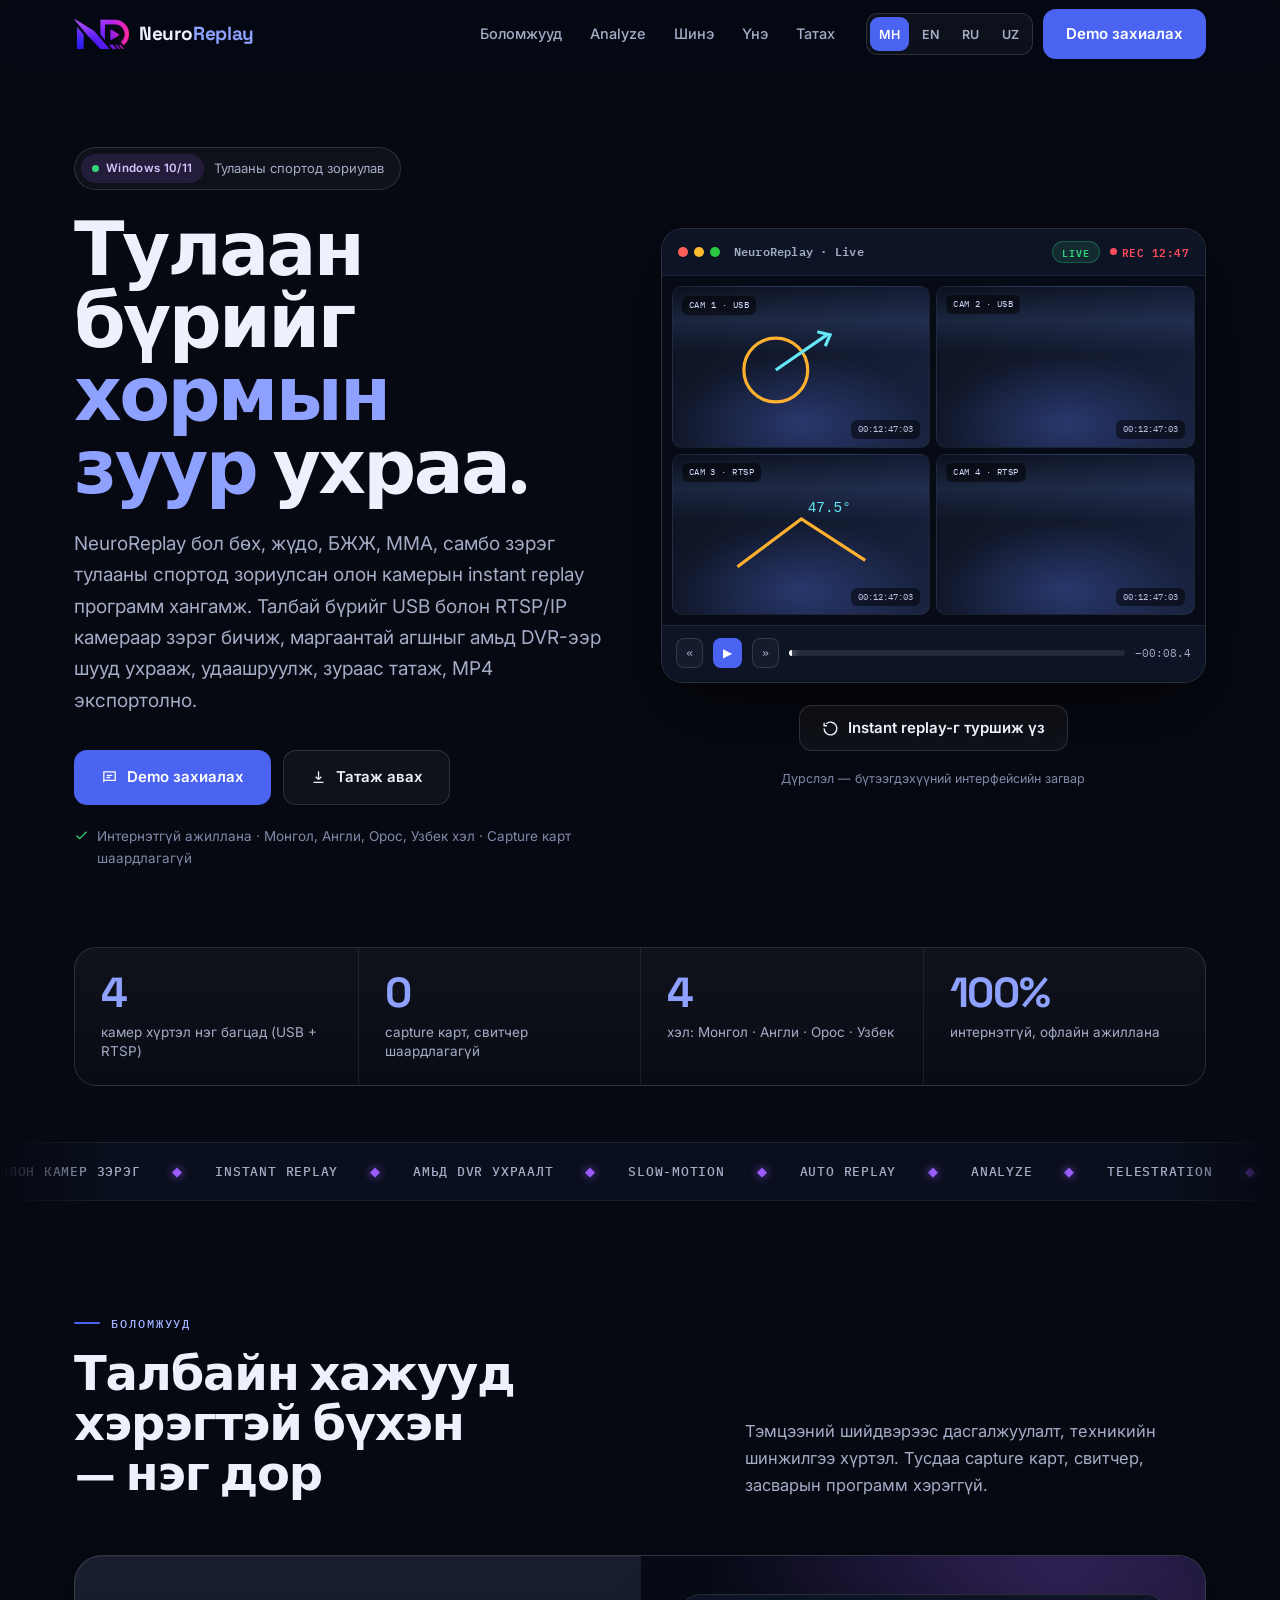
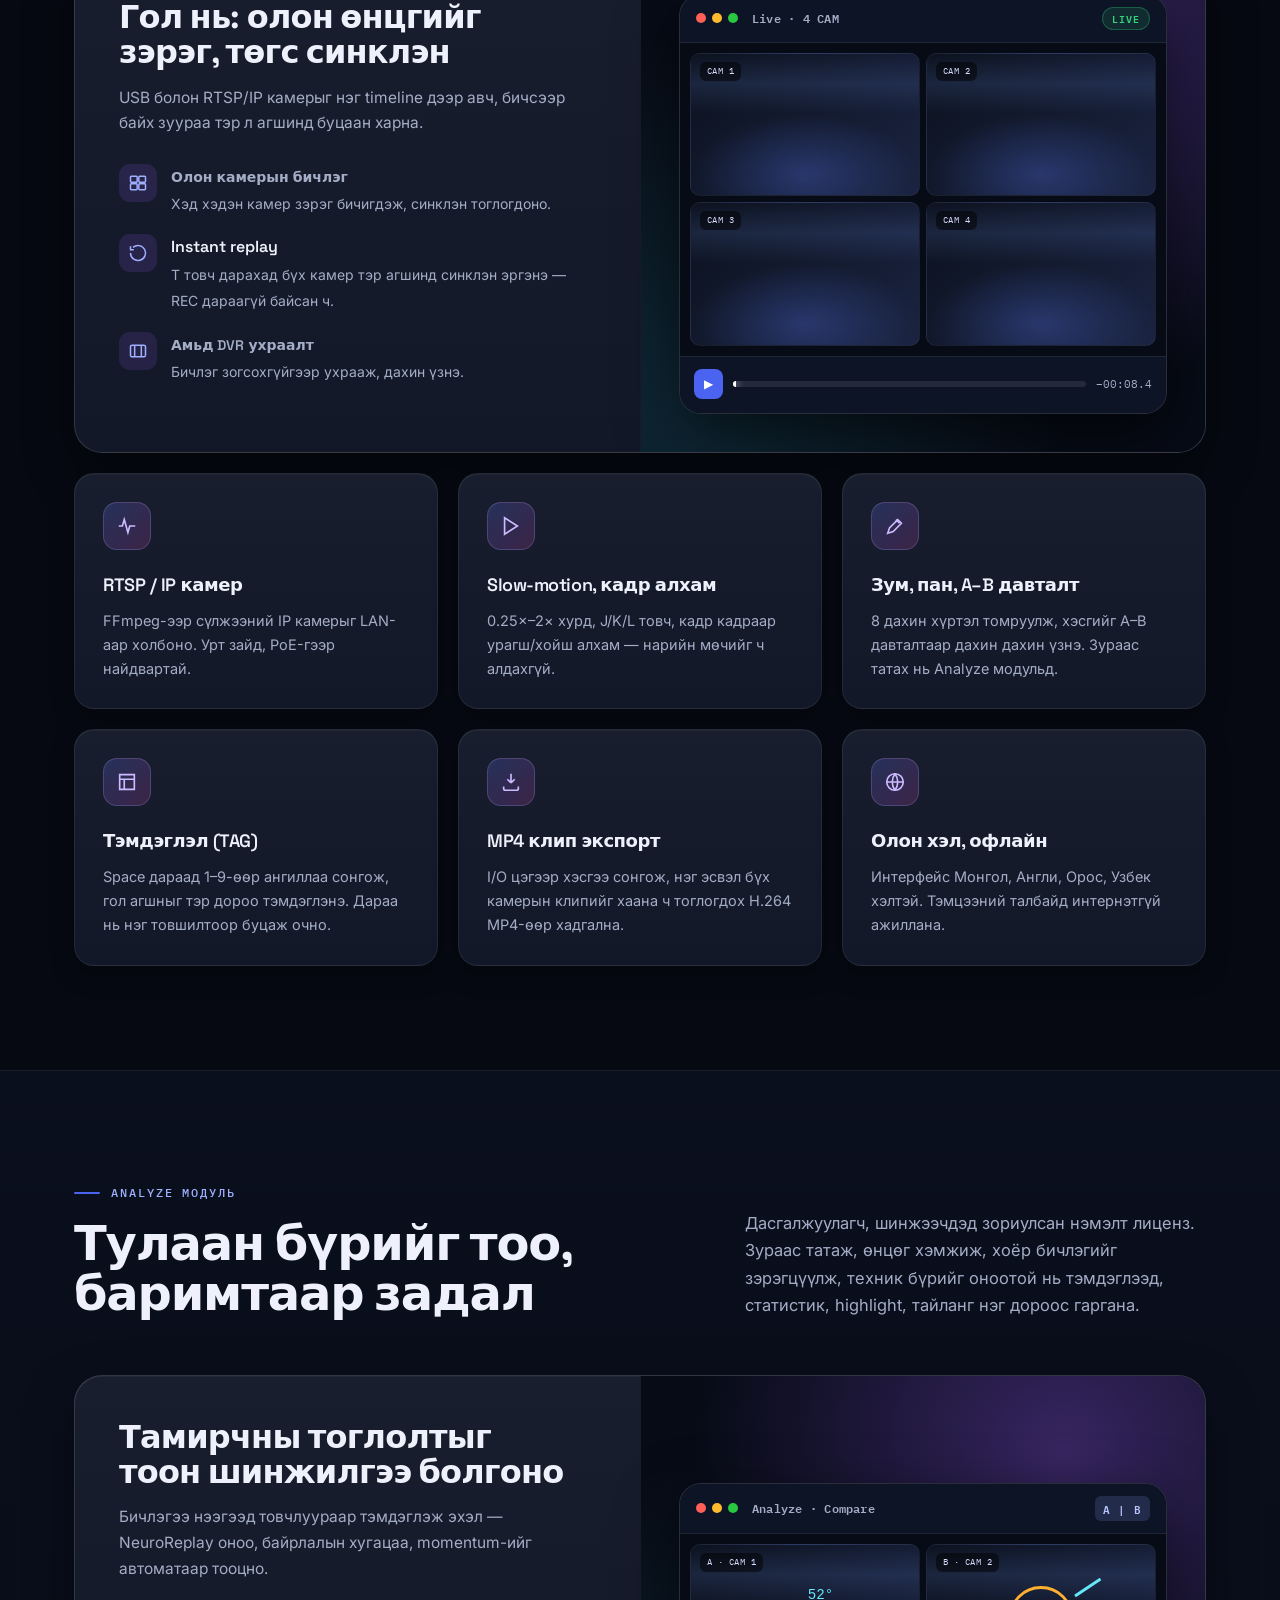
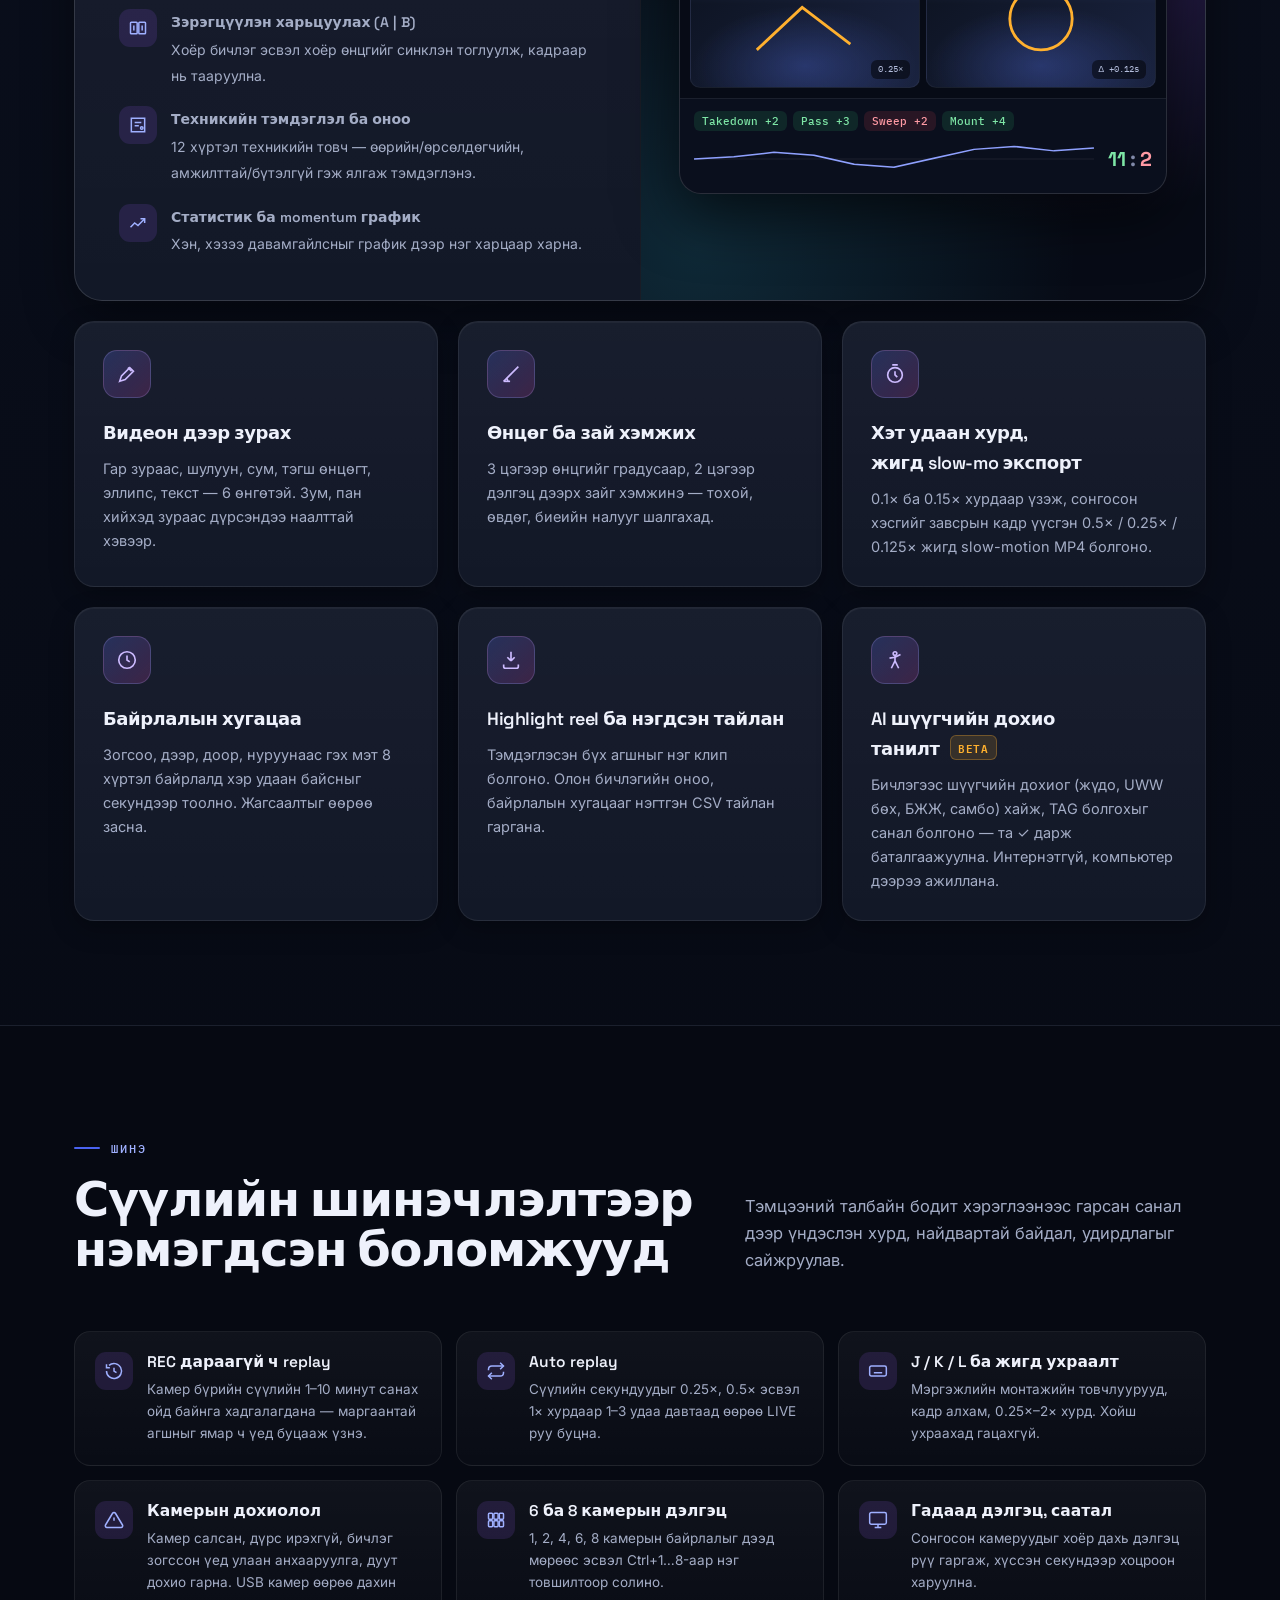
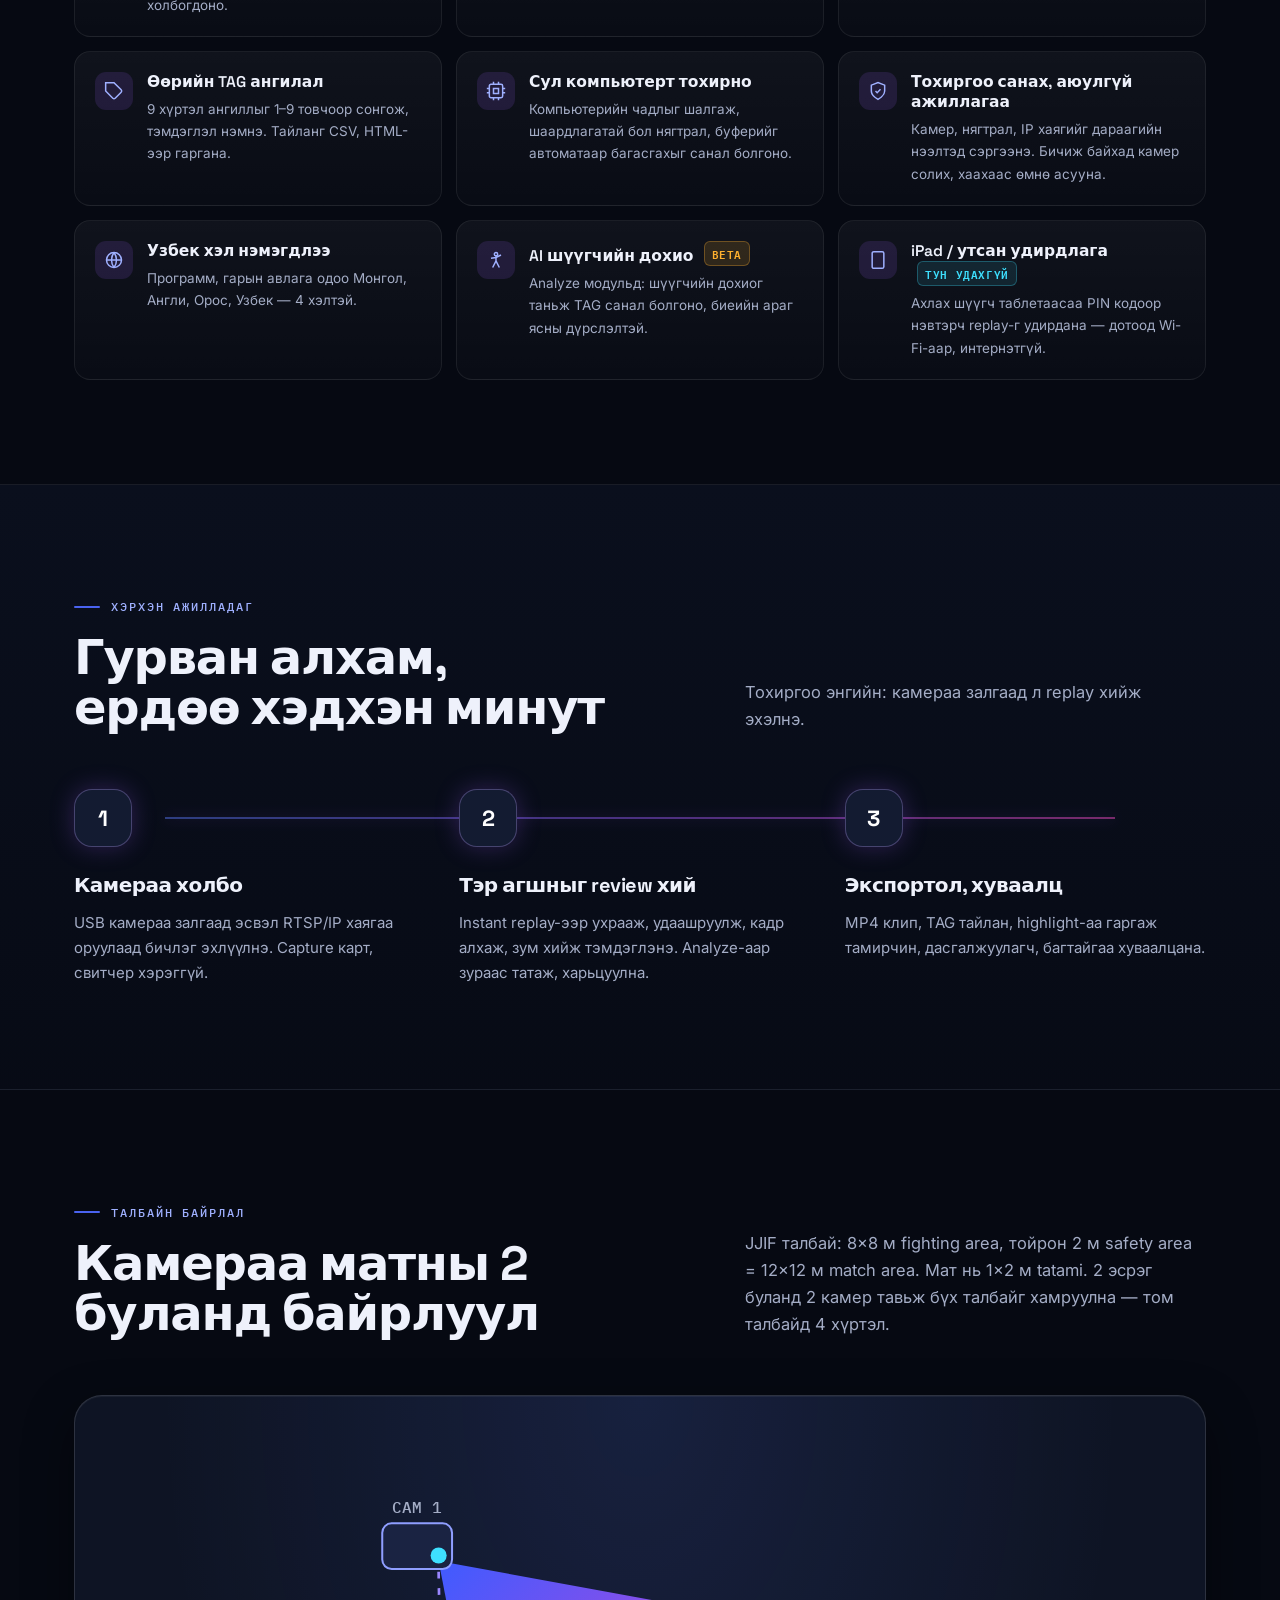
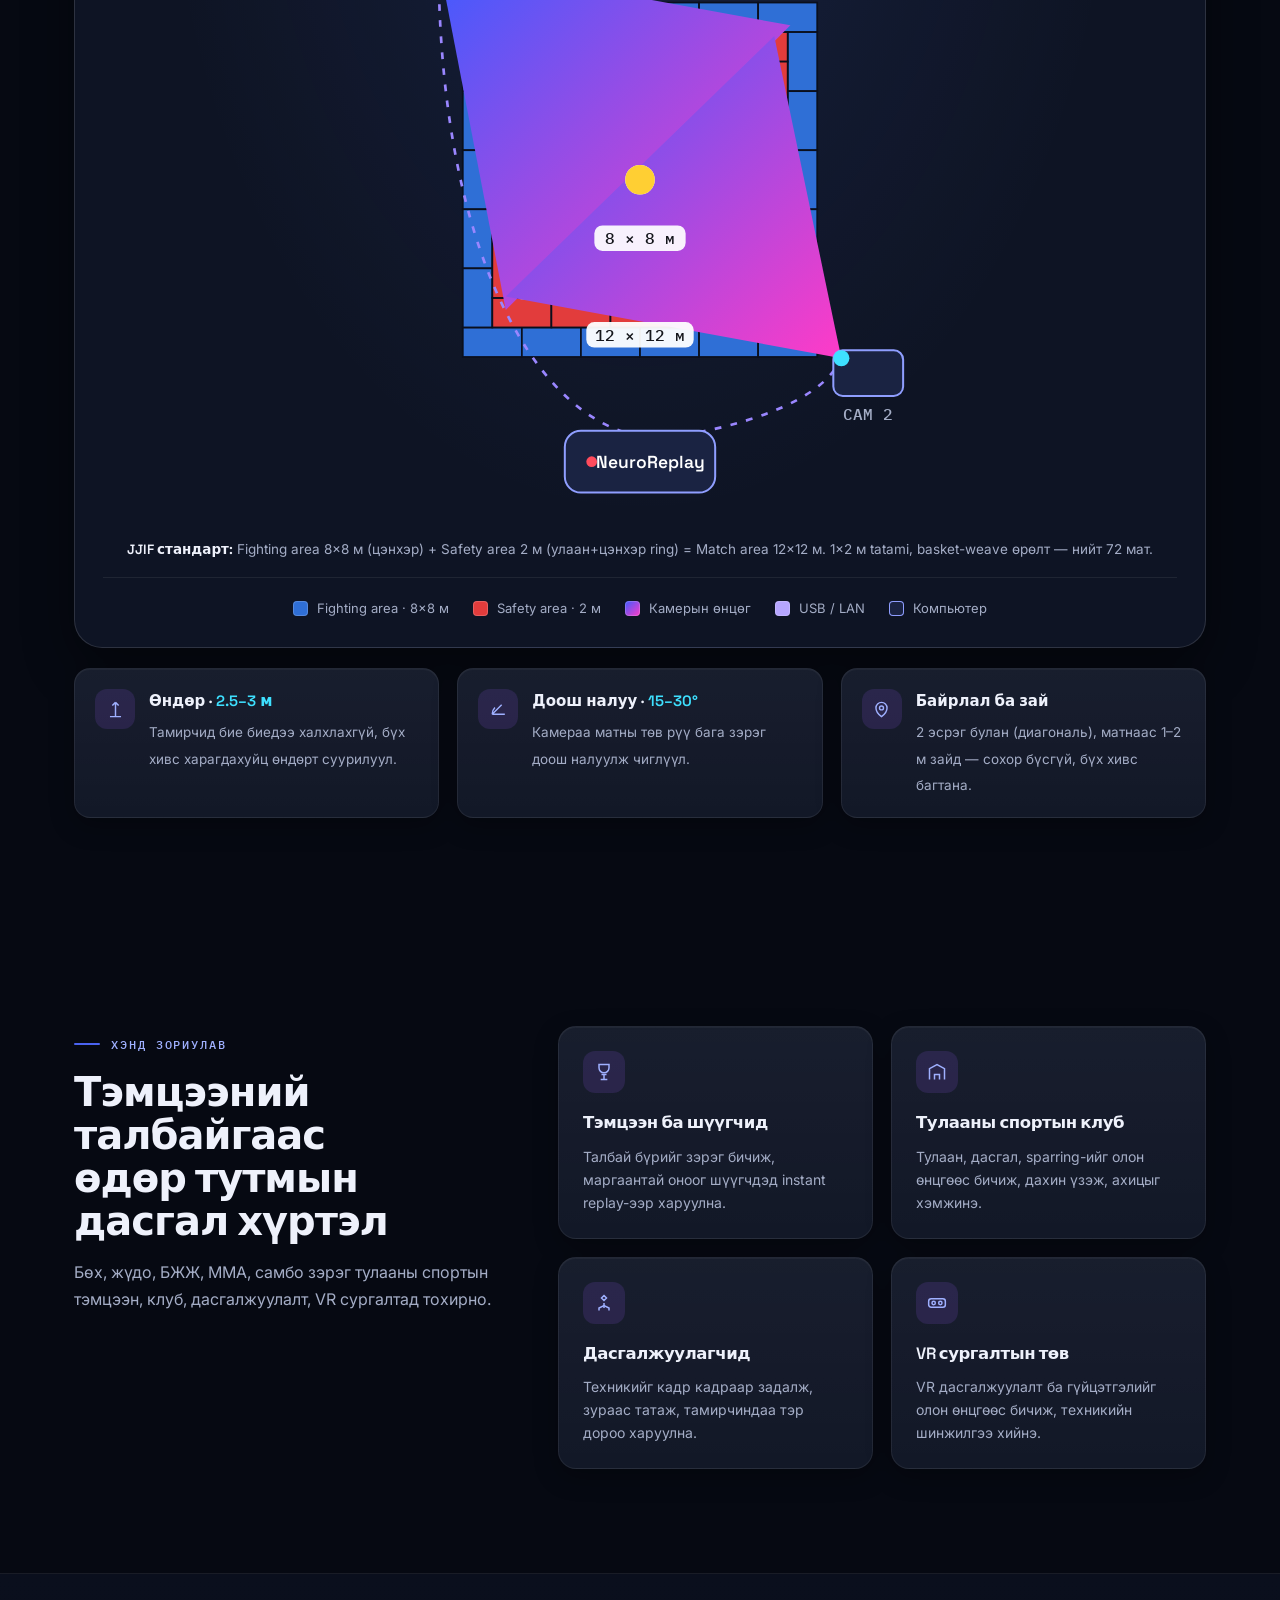
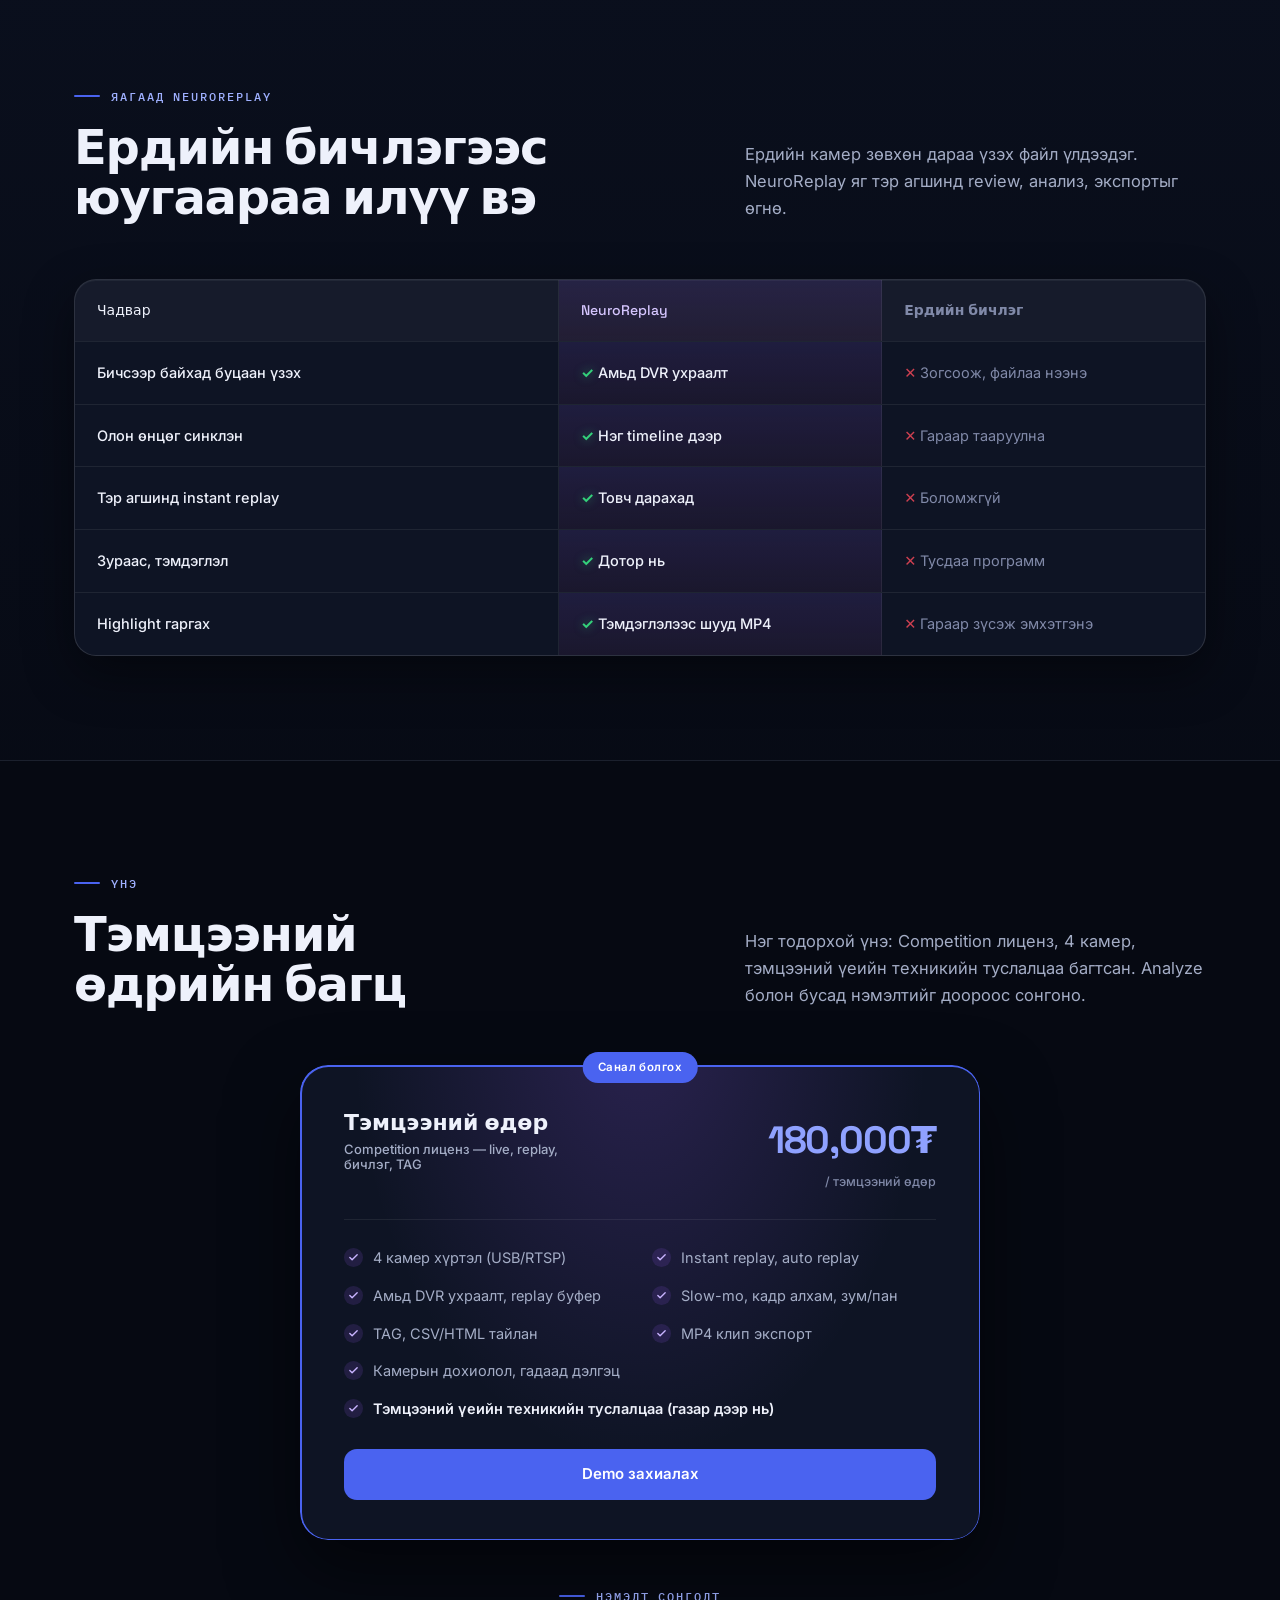
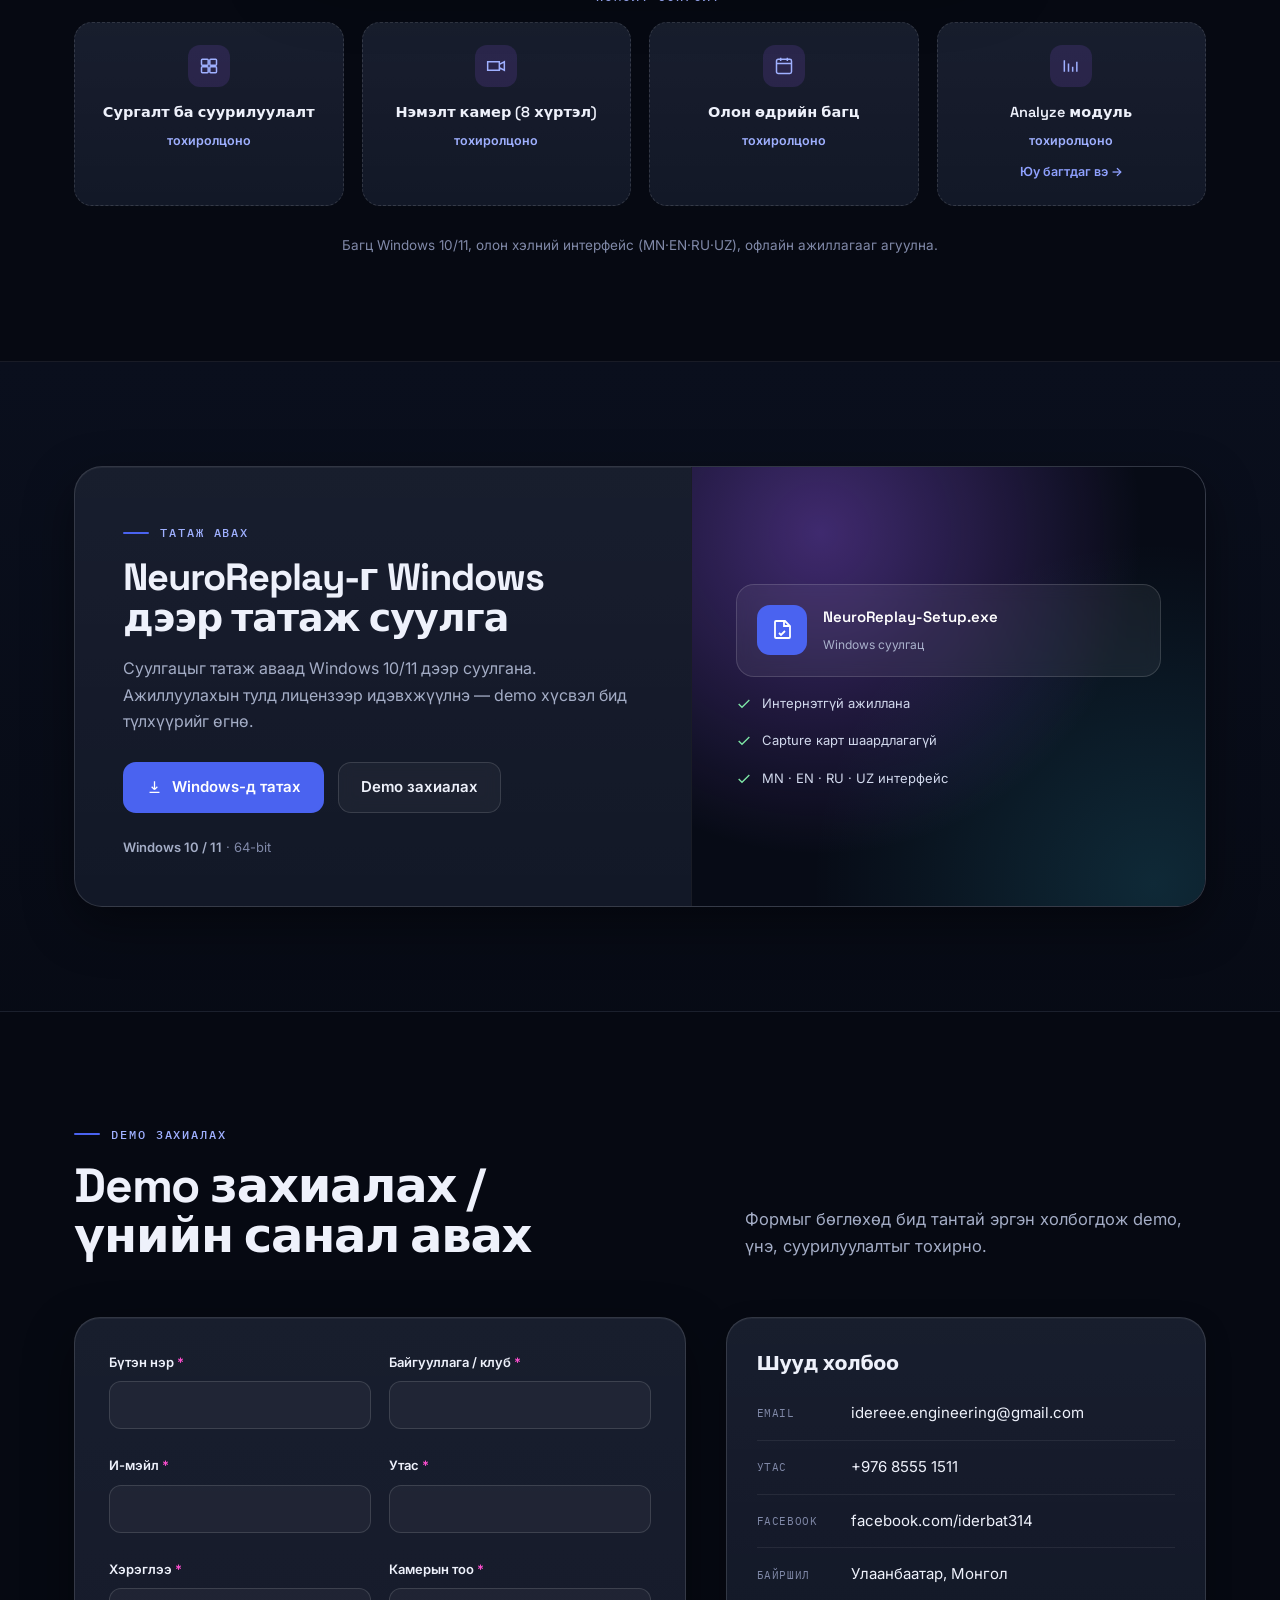
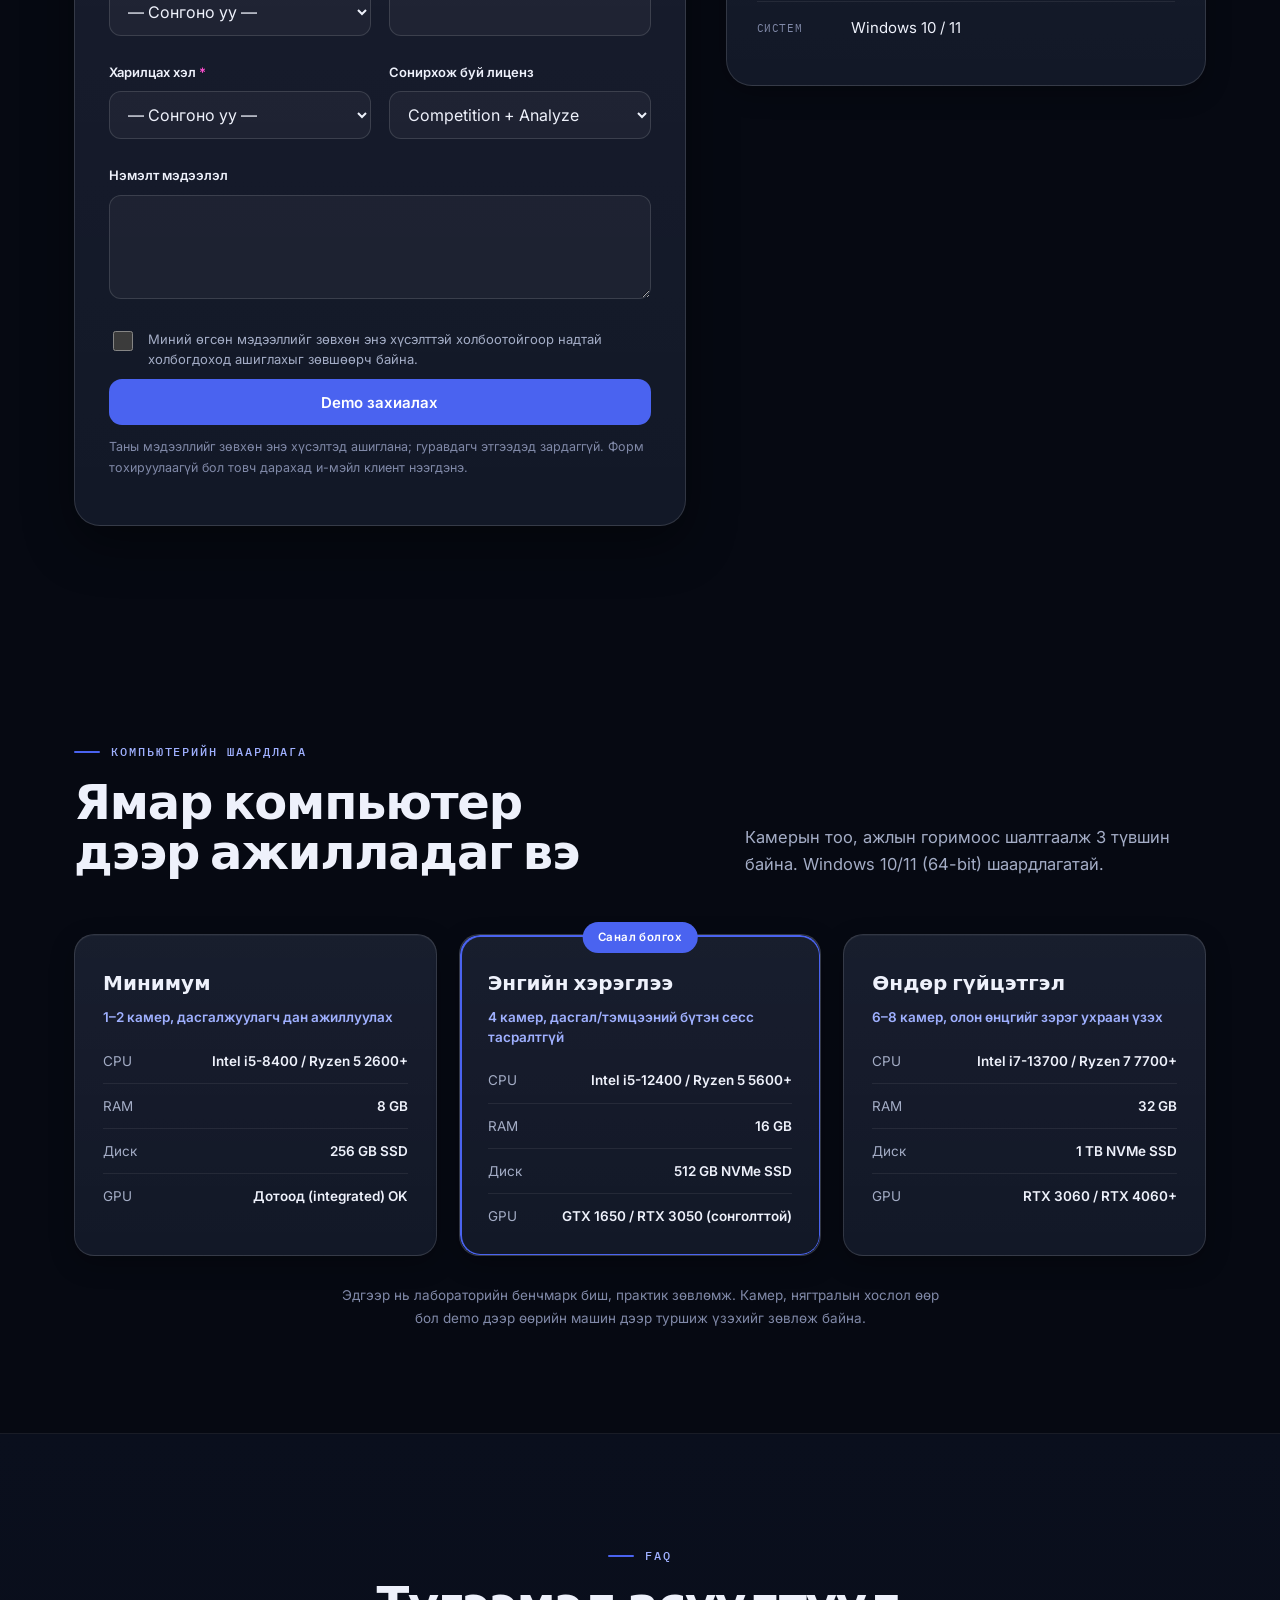
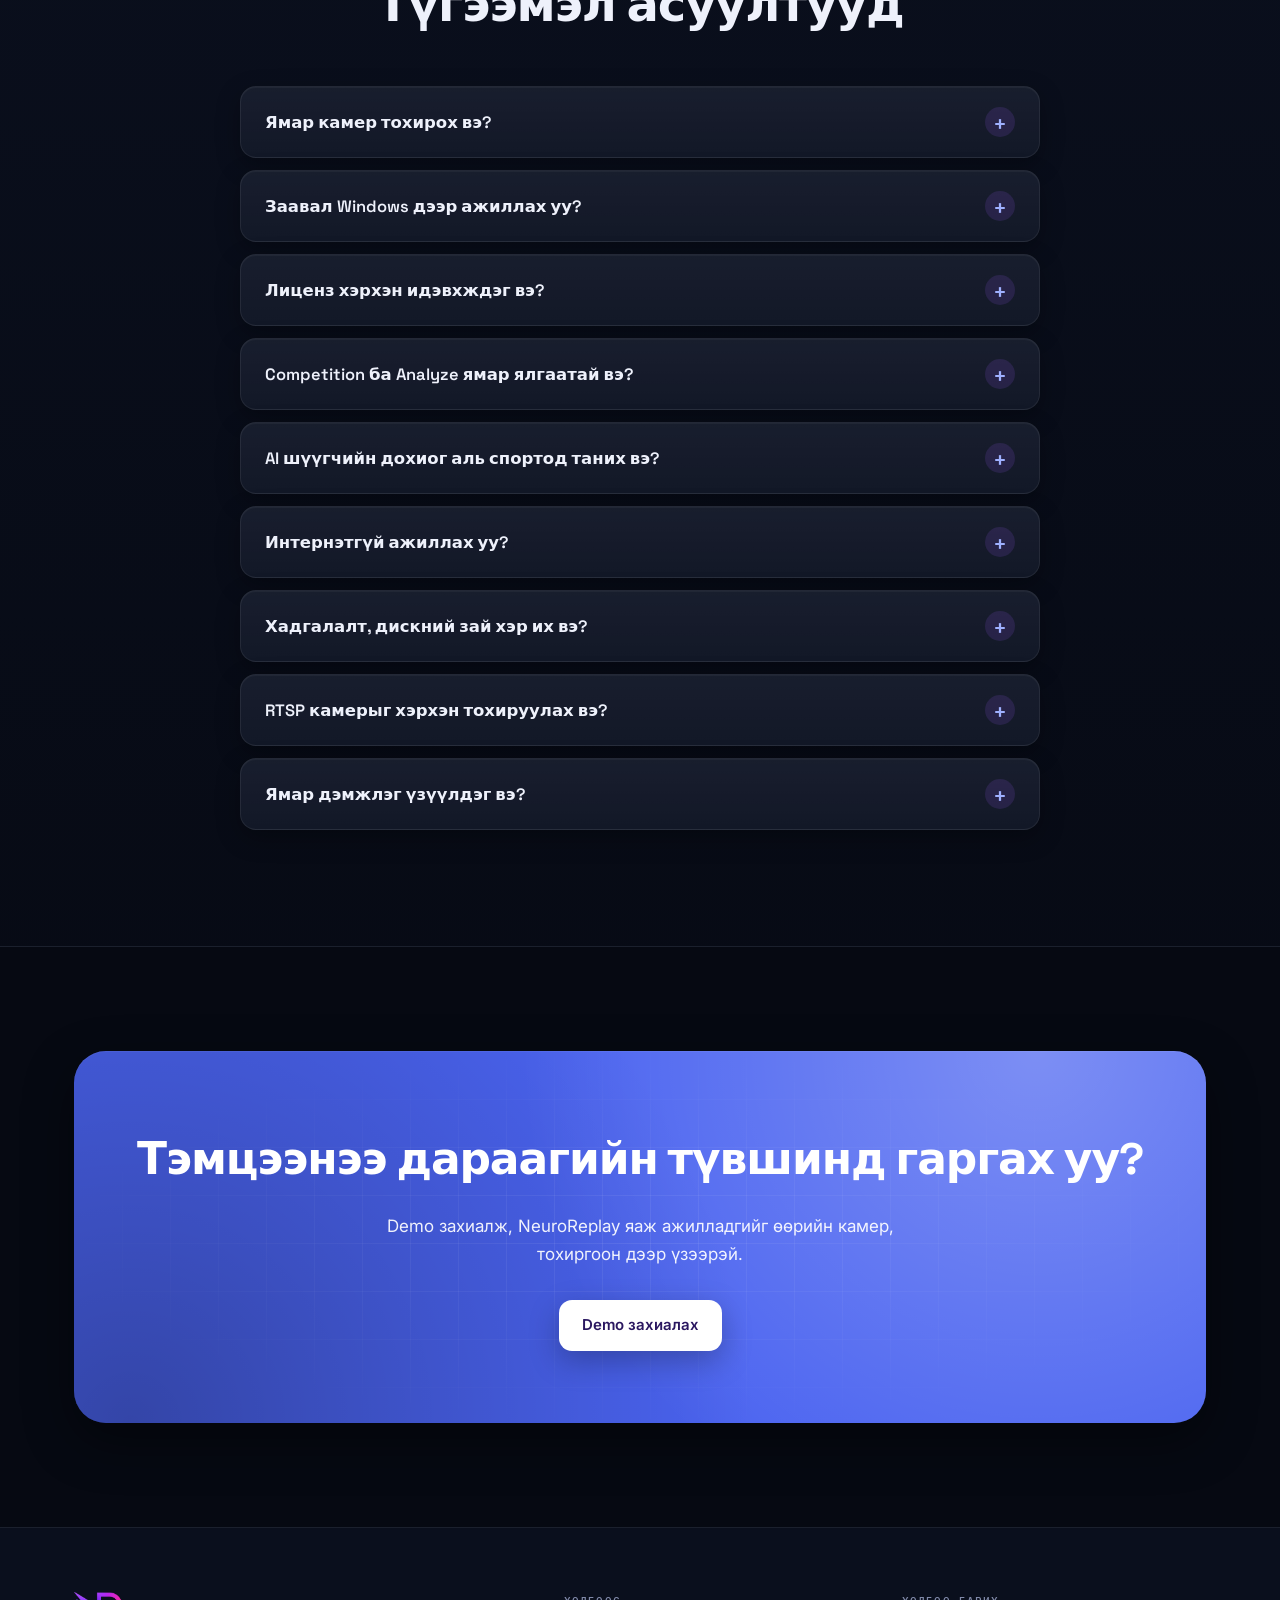
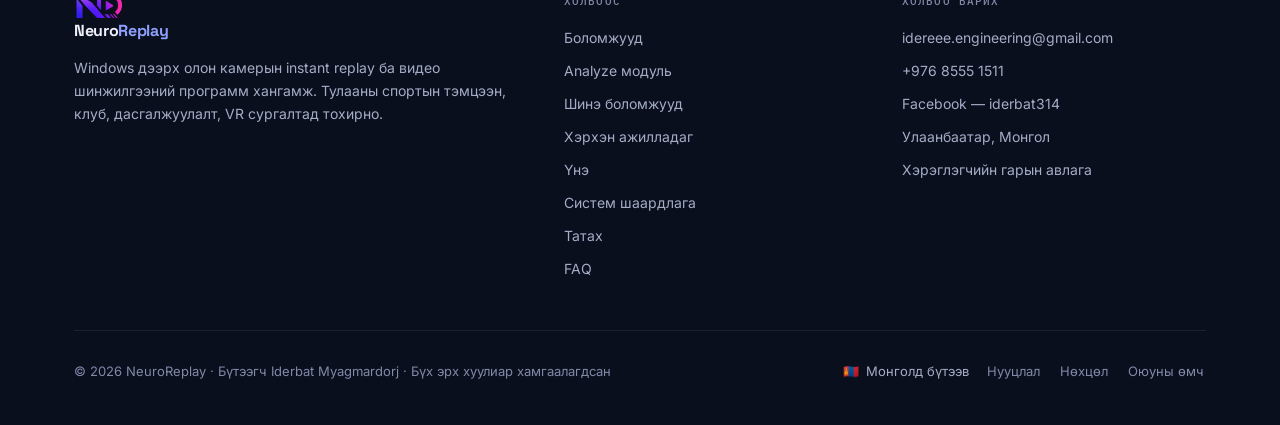
==== commit 7047061d: "changes" ====
--- a/index.html
+++ b/index.html
@@ -4,7 +4,7 @@
 <meta charset="utf-8" />
 <meta name="viewport" content="width=device-width, initial-scale=1" />
 <title>NeuroReplay — Олон камерын Instant Replay & Video Review</title>
-<meta name="description" content="NeuroReplay — Windows дээрх олон камерын instant replay программ хангамж. USB болон RTSP/IP камер зэрэг бичиж, амьд DVR ухраалт, slow-motion, кадр алхам, telestration, тэмдэглэл, MP4 экспорт. Тулааны спорт, тэмцээн, дасгалжуулалт, VR сургалтад тохирно." />
+<meta name="description" content="NeuroReplay — Windows дээрх олон камерын instant replay программ хангамж. USB болон RTSP/IP камер зэрэг бичиж, амьд DVR ухраалт, slow-motion, кадр алхам, тэмдэглэл, MP4 экспорт, Analyze модульд зураглал, харьцуулалт, статистик. Тулааны спорт, тэмцээн, дасгалжуулалт, VR сургалтад тохирно." />
 <meta name="theme-color" content="#060912" />
 <meta name="author" content="Iderbat Myagmardorj" />
 
@@ -13,6 +13,8 @@
 <meta property="og:description" content="Windows дээрх олон камерын instant replay программ хангамж: USB/RTSP камер зэрэг бичиж, амьд DVR ухраалт, slow-motion, telestration, MP4 экспорт. Тулааны спорт, тэмцээнд тохирно." />
 <meta property="og:locale" content="mn_MN" />
 <meta property="og:locale:alternate" content="en_US" />
+<meta property="og:locale:alternate" content="ru_RU" />
+<meta property="og:locale:alternate" content="uz_UZ" />
 <meta property="og:site_name" content="NeuroReplay" />
 <meta property="og:image" content="assets/og-mark.png" />
 <meta name="twitter:card" content="summary_large_image" />
@@ -92,14 +94,17 @@
     <div class="nav__spacer"></div>
     <div class="nav__links" id="navLinks">
       <a href="#features"><span data-mn>Боломжууд</span><span data-en>Features</span></a>
-      <a href="#how"><span data-mn>Хэрхэн ажилладаг</span><span data-en>How it works</span></a>
+      <a href="#analyze">Analyze</a>
+      <a href="#new"><span data-mn>Шинэ</span><span data-en>What's new</span></a>
       <a href="#pricing"><span data-mn>Үнэ</span><span data-en>Pricing</span></a>
       <a href="#download"><span data-mn>Татах</span><span data-en>Download</span></a>
-      <a href="#faq">FAQ</a>
-      <a href="help.html"><span data-mn>Гарын авлага</span><span data-en>Help</span></a>
+      <a class="nav__opt" href="#faq">FAQ</a>
+      <a class="nav__opt" href="help.html"><span data-mn>Гарын авлага</span><span data-en>Help</span></a>
     </div>
     <div class="nav__tools">
-      <button class="langbtn" id="langBtn" type="button" aria-label="Switch language / Хэл солих">EN</button>
+      <div class="langsel nav__lang" data-langsel role="group" aria-label="Language / Хэл / Язык / Til">
+        <button type="button" data-l="mn" lang="mn">МН</button><button type="button" data-l="en" lang="en">EN</button><button type="button" data-l="ru" lang="ru">RU</button><button type="button" data-l="uz" lang="uz">UZ</button>
+      </div>
       <a class="btn btn--primary" href="#order"><span data-mn>Demo захиалах</span><span data-en>Request a demo</span></a>
       <button class="hamb" id="hamb" type="button" aria-label="Цэс" aria-expanded="false" aria-controls="mobileMenu">
         <svg viewBox="0 0 24 24" fill="none" stroke="currentColor" stroke-width="2" aria-hidden="true"><path d="M4 7h16M4 12h16M4 17h16"/></svg>
@@ -109,11 +114,16 @@
   <div class="progress" id="progress" aria-hidden="true"></div>
   <div class="mobile-menu" id="mobileMenu">
     <a href="#features"><span data-mn>Боломжууд</span><span data-en>Features</span></a>
+    <a href="#analyze">Analyze</a>
+    <a href="#new"><span data-mn>Шинэ</span><span data-en>What's new</span></a>
     <a href="#how"><span data-mn>Хэрхэн ажилладаг</span><span data-en>How it works</span></a>
     <a href="#pricing"><span data-mn>Үнэ</span><span data-en>Pricing</span></a>
     <a href="#download"><span data-mn>Татах</span><span data-en>Download</span></a>
     <a href="#faq">FAQ</a>
     <a href="help.html"><span data-mn>Гарын авлага</span><span data-en>Help</span></a>
+    <div class="langsel mm__lang" data-langsel role="group" aria-label="Language / Хэл / Язык / Til">
+        <button type="button" data-l="mn" lang="mn">МН</button><button type="button" data-l="en" lang="en">EN</button><button type="button" data-l="ru" lang="ru">RU</button><button type="button" data-l="uz" lang="uz">UZ</button>
+      </div>
     <a class="btn btn--primary" href="#order"><span data-mn>Demo захиалах</span><span data-en>Request a demo</span></a>
   </div>
 </nav>
@@ -146,8 +156,8 @@
       </div>
       <p class="hero__note">
         <svg viewBox="0 0 24 24" fill="none" stroke="currentColor" stroke-width="2" aria-hidden="true"><path d="M20 6L9 17l-5-5"/></svg>
-        <span data-mn>Интернэтгүй ажиллана · Монгол, Англи, Орос хэл · Capture карт шаардлагагүй</span>
-        <span data-en>Works fully offline · Mongolian, English, Russian · No capture card needed</span>
+        <span data-mn>Интернэтгүй ажиллана · Монгол, Англи, Орос, Узбек хэл · Capture карт шаардлагагүй</span>
+        <span data-en>Works fully offline · Mongolian, English, Russian, Uzbek · No capture card needed</span>
       </p>
     </div>
 
@@ -155,7 +165,7 @@
       <div class="rig" role="img" aria-label="NeuroReplay software mockup: four camera feeds with REC state, timeline, replay offset and telestration">
         <div class="rig__top">
           <span class="rig__dots"><i></i><i></i><i></i></span>
-          <span class="rig__name">NeuroReplay · Multiview</span>
+          <span class="rig__name">NeuroReplay · Live</span>
           <span class="rig__state"><span class="chip-live">LIVE</span><span class="chip-rec">REC 12:47</span></span>
         </div>
         <div class="rig__grid">
@@ -192,7 +202,7 @@
     <div class="hero__stats reveal">
       <div class="stat"><b>4</b><span><span data-mn>камер хүртэл нэг багцад (USB + RTSP)</span><span data-en>cameras per package (USB + RTSP)</span></span></div>
       <div class="stat"><b>0</b><span><span data-mn>capture карт, свитчер шаардлагагүй</span><span data-en>capture cards or switchers needed</span></span></div>
-      <div class="stat"><b>3</b><span><span data-mn>хэл: Монгол · Англи · Орос</span><span data-en>languages: Mongolian · English · Russian</span></span></div>
+      <div class="stat"><b>4</b><span><span data-mn>хэл: Монгол · Англи · Орос · Узбек</span><span data-en>languages: Mongolian · English · Russian · Uzbek</span></span></div>
       <div class="stat"><b>100%</b><span><span data-mn>интернэтгүй, офлайн ажиллана</span><span data-en>offline — no internet needed</span></span></div>
     </div>
   </div>
@@ -201,8 +211,8 @@
 <!-- ══ TAPE ══ -->
 <div class="tape" aria-hidden="true">
   <div class="tape__in">
-    <span><b>Олон камер зэрэг</b> <i>◆</i> <b>Instant replay</b> <i>◆</i> <b>Амьд DVR ухраалт</b> <i>◆</i> <b>Slow-motion</b> <i>◆</i> <b>Telestration</b> <i>◆</i> <b>RTSP / IP</b> <i>◆</i> <b>MP4 экспорт</b> <i>◆</i> <b>Офлайн</b> <i>◆</i></span>
-    <span><b>Олон камер зэрэг</b> <i>◆</i> <b>Instant replay</b> <i>◆</i> <b>Амьд DVR ухраалт</b> <i>◆</i> <b>Slow-motion</b> <i>◆</i> <b>Telestration</b> <i>◆</i> <b>RTSP / IP</b> <i>◆</i> <b>MP4 экспорт</b> <i>◆</i> <b>Офлайн</b> <i>◆</i></span>
+    <span><b>Олон камер зэрэг</b> <i>◆</i> <b>Instant replay</b> <i>◆</i> <b>Амьд DVR ухраалт</b> <i>◆</i> <b>Slow-motion</b> <i>◆</i> <b>Auto replay</b> <i>◆</i> <b>Analyze</b> <i>◆</i> <b>Telestration</b> <i>◆</i> <b>RTSP / IP</b> <i>◆</i> <b>MP4 экспорт</b> <i>◆</i> <b>Офлайн</b> <i>◆</i></span>
+    <span><b>Олон камер зэрэг</b> <i>◆</i> <b>Instant replay</b> <i>◆</i> <b>Амьд DVR ухраалт</b> <i>◆</i> <b>Slow-motion</b> <i>◆</i> <b>Auto replay</b> <i>◆</i> <b>Analyze</b> <i>◆</i> <b>Telestration</b> <i>◆</i> <b>RTSP / IP</b> <i>◆</i> <b>MP4 экспорт</b> <i>◆</i> <b>Офлайн</b> <i>◆</i></span>
   </div>
 </div>
 
@@ -228,7 +238,7 @@
           </div>
           <div class="it">
             <svg viewBox="0 0 24 24" fill="none" stroke="currentColor" stroke-width="1.8" aria-hidden="true"><path d="M3 12a9 9 0 1 0 3-6.7"/><path d="M3 4v4h4"/></svg>
-            <div><b>Instant replay</b><span data-mn>Товч дарахад гол мөч шууд эргэнэ.</span><span data-en>One trigger replays the key moment.</span></div>
+            <div><b>Instant replay</b><span data-mn>T товч дарахад бүх камер тэр агшинд синклэн эргэнэ — REC дараагүй байсан ч.</span><span data-en>Press T and every camera jumps back to the same moment in sync — even without REC.</span></div>
           </div>
           <div class="it">
             <svg viewBox="0 0 24 24" fill="none" stroke="currentColor" stroke-width="1.8" aria-hidden="true"><rect x="3" y="5" width="18" height="14" rx="2"/><path d="M8 5v14M16 5v14"/></svg>
@@ -238,7 +248,7 @@
       </div>
       <div class="spotlight__visual">
         <div class="rig" aria-hidden="true">
-          <div class="rig__top"><span class="rig__dots"><i></i><i></i><i></i></span><span class="rig__name">Multiview</span><span class="rig__state"><span class="chip-live">LIVE</span></span></div>
+          <div class="rig__top"><span class="rig__dots"><i></i><i></i><i></i></span><span class="rig__name">Live · 4 CAM</span><span class="rig__state"><span class="chip-live">LIVE</span></span></div>
           <div class="rig__grid">
             <div class="cam"><span class="cam__tag">CAM 1</span></div><div class="cam"><span class="cam__tag">CAM 2</span></div>
             <div class="cam"><span class="cam__tag">CAM 3</span></div><div class="cam"><span class="cam__tag">CAM 4</span></div>
@@ -257,27 +267,175 @@
       <div class="tile">
         <div class="tile__ico"><svg viewBox="0 0 24 24" fill="none" stroke="currentColor" stroke-width="1.8" aria-hidden="true"><path d="M5 3v18l14-9z"/></svg></div>
         <h3><span data-mn>Slow-motion, кадр алхам</span><span data-en>Slow-motion & frame step</span></h3>
-        <p><span data-mn>Удаан тоглуулж, кадр кадраар урагш/хойш алхаж техникийн нарийн ширийнийг гаргана.</span><span data-en>Play slow and step frame by frame to break down the fine detail.</span></p>
+        <p><span data-mn>0.25×–2× хурд, J/K/L товч, кадр кадраар урагш/хойш алхам — нарийн мөчийг ч алдахгүй.</span><span data-en>0.25×–2× speeds, J/K/L keys and frame-by-frame stepping both ways — no detail slips past.</span></p>
       </div>
       <div class="tile">
         <div class="tile__ico"><svg viewBox="0 0 24 24" fill="none" stroke="currentColor" stroke-width="1.8" aria-hidden="true"><path d="M4 20l6-2 9-9-4-4-9 9z"/><path d="M13 5l4 4"/></svg></div>
-        <h3><span data-mn>Telestration ба зум</span><span data-en>Telestration & zoom</span></h3>
-        <p><span data-mn>Видеон дээр сум, тойрог, зураас татаж, зум/пан хийж анхаарлаа хандуулна.</span><span data-en>Draw arrows, circles and lines on the video, then zoom and pan to focus.</span></p>
+        <h3><span data-mn>Зум, пан, A–B давталт</span><span data-en>Zoom, pan & A–B loop</span></h3>
+        <p><span data-mn>8 дахин хүртэл томруулж, хэсгийг A–B давталтаар дахин дахин үзнэ. Зураас татах нь Analyze модульд.</span><span data-en>Zoom up to 8× and loop a section A–B as often as you need. Drawing tools come with the Analyze module.</span></p>
       </div>
       <div class="tile">
         <div class="tile__ico"><svg viewBox="0 0 24 24" fill="none" stroke="currentColor" stroke-width="1.8" aria-hidden="true"><path d="M4 4h16v16H4z"/><path d="M4 9h16M9 9v11"/></svg></div>
-        <h3><span data-mn>Тэмдэглэл (tagging)</span><span data-en>Tagging</span></h3>
-        <p><span data-mn>Гол агшин, техникийг timeline дээр тэмдэглэж, дараа нь хурдан олж шинжилнэ.</span><span data-en>Tag key moments on the timeline — find and analyse them fast afterwards.</span></p>
+        <h3><span data-mn>Тэмдэглэл (TAG)</span><span data-en>Tagging (TAG)</span></h3>
+        <p><span data-mn>Space дараад 1–9-өөр ангиллаа сонгож, гол агшныг тэр дороо тэмдэглэнэ. Дараа нь нэг товшилтоор буцаж очно.</span><span data-en>Press Space, pick a category with 1–9 and the moment is tagged. Jump straight back to it later.</span></p>
       </div>
       <div class="tile">
         <div class="tile__ico"><svg viewBox="0 0 24 24" fill="none" stroke="currentColor" stroke-width="1.8" aria-hidden="true"><path d="M12 3v10m0 0l-4-4m4 4l4-4"/><path d="M4 17v2a2 2 0 0 0 2 2h12a2 2 0 0 0 2-2v-2"/></svg></div>
-        <h3><span data-mn>MP4 ба highlight экспорт</span><span data-en>MP4 & highlight export</span></h3>
-        <p><span data-mn>Тэмдэглэсэн агшнаас MP4 бичлэг, highlight эмхэтгэл гаргаж хуваалцана.</span><span data-en>Export MP4 clips and highlight reels from tagged moments to share.</span></p>
+        <h3><span data-mn>MP4 клип экспорт</span><span data-en>MP4 clip export</span></h3>
+        <p><span data-mn>I/O цэгээр хэсгээ сонгож, нэг эсвэл бүх камерын клипийг хаана ч тоглогдох H.264 MP4-өөр хадгална.</span><span data-en>Mark in/out points and save one camera or all of them as H.264 MP4 that plays anywhere.</span></p>
       </div>
       <div class="tile">
         <div class="tile__ico"><svg viewBox="0 0 24 24" fill="none" stroke="currentColor" stroke-width="1.8" aria-hidden="true"><circle cx="12" cy="12" r="9"/><path d="M3 12h18M12 3a15 15 0 0 1 0 18M12 3a15 15 0 0 0 0 18"/></svg></div>
         <h3><span data-mn>Олон хэл, офлайн</span><span data-en>Multilingual & offline</span></h3>
-        <p><span data-mn>Интерфейс Монгол, Англи, Орос хэлтэй. Тэмцээний талбайд интернэтгүй ажиллана.</span><span data-en>Interface in Mongolian, English and Russian. Runs on-site with no internet.</span></p>
+        <p><span data-mn>Интерфейс Монгол, Англи, Орос, Узбек хэлтэй. Тэмцээний талбайд интернэтгүй ажиллана.</span><span data-en>Interface in Mongolian, English, Russian and Uzbek. Runs on-site with no internet.</span></p>
+      </div>
+    </div>
+  </div>
+</section>
+
+<!-- ══ ANALYZE MODULE ══ -->
+<section id="analyze" class="band">
+  <div class="wrap">
+    <div class="sec-head reveal">
+      <div>
+        <span class="kicker"><span data-mn>Analyze модуль</span><span data-en>Analyze module</span></span>
+        <h2><span data-mn>Тулаан бүрийг тоо, баримтаар задал</span><span data-en>Break every bout down into facts and numbers</span></h2>
+      </div>
+      <p><span data-mn>Дасгалжуулагч, шинжээчдэд зориулсан нэмэлт лиценз. Зураас татаж, өнцөг хэмжиж, хоёр бичлэгийг зэрэгцүүлж, техник бүрийг оноотой нь тэмдэглээд, статистик, highlight, тайланг нэг дороос гаргана.</span><span data-en>An add-on licence for coaches and analysts. Draw on the video, measure angles, put two recordings side by side, tag every technique with its points — then get stats, highlights and reports in one place.</span></p>
+    </div>
+
+    <div class="spotlight reveal">
+      <div class="spotlight__body">
+        <h3><span data-mn>Тамирчны тоглолтыг тоон шинжилгээ болгоно</span><span data-en>Turn a performance into numbers you can coach from</span></h3>
+        <p><span data-mn>Бичлэгээ нээгээд товчлуураар тэмдэглэж эхэл — NeuroReplay оноо, байрлалын хугацаа, momentum-ийг автоматаар тооцно.</span><span data-en>Open a recording and start tagging with single keys — NeuroReplay adds up the points, position time and momentum for you.</span></p>
+        <div class="spot-list">
+          <div class="it">
+            <svg viewBox="0 0 24 24" fill="none" stroke="currentColor" stroke-width="1.8" aria-hidden="true"><rect x="3" y="5" width="8" height="14" rx="1"/><rect x="13" y="5" width="8" height="14" rx="1"/><path d="M7 9v6M17 9v6"/></svg>
+            <div><b><span data-mn>Зэрэгцүүлэн харьцуулах (A | B)</span><span data-en>Side-by-side compare (A | B)</span></b><span data-mn>Хоёр бичлэг эсвэл хоёр өнцгийг синклэн тоглуулж, кадраар нь тааруулна.</span><span data-en>Play two recordings or two angles in sync and line them up to the frame.</span></div>
+          </div>
+          <div class="it">
+            <svg viewBox="0 0 24 24" fill="none" stroke="currentColor" stroke-width="1.8" aria-hidden="true"><path d="M4 4h16v16H4z"/><path d="M8 9h8M8 13h5"/><circle cx="16.5" cy="15.5" r="1.5"/></svg>
+            <div><b><span data-mn>Техникийн тэмдэглэл ба оноо</span><span data-en>Technique tags with points</span></b><span data-mn>12 хүртэл техникийн товч — өөрийн/өрсөлдөгчийн, амжилттай/бүтэлгүй гэж ялгаж тэмдэглэнэ.</span><span data-en>Up to 12 technique keys — each tag marks mine/opponent and landed/failed.</span></div>
+          </div>
+          <div class="it">
+            <svg viewBox="0 0 24 24" fill="none" stroke="currentColor" stroke-width="1.8" aria-hidden="true"><path d="M3 17l5-5 4 3 8-8"/><path d="M15 7h5v5"/></svg>
+            <div><b><span data-mn>Статистик ба momentum график</span><span data-en>Stats & momentum graph</span></b><span data-mn>Хэн, хэзээ давамгайлсныг график дээр нэг харцаар харна.</span><span data-en>See at a glance who was in control, and when.</span></div>
+          </div>
+        </div>
+      </div>
+      <div class="spotlight__visual">
+        <div class="rig an-rig" aria-hidden="true">
+          <div class="rig__top"><span class="rig__dots"><i></i><i></i><i></i></span><span class="rig__name">Analyze · Compare</span><span class="rig__state"><span class="chip-ab">A | B</span></span></div>
+          <div class="rig__grid rig__grid--ab">
+            <div class="cam"><span class="cam__tag">A · CAM 1</span><span class="cam__tc">0.25×</span>
+              <div class="cam__mark"><svg viewBox="0 0 160 100"><path d="M46 74 L78 44 L112 70" fill="none" stroke="#ffb02e" stroke-width="2"/><text x="82" y="38" fill="#67e8f9" font-family="monospace" font-size="10">52°</text></svg></div>
+            </div>
+            <div class="cam"><span class="cam__tag">B · CAM 2</span><span class="cam__tc">Δ +0.12s</span>
+              <div class="cam__mark"><svg viewBox="0 0 160 100"><circle cx="80" cy="52" r="22" fill="none" stroke="#ffb02e" stroke-width="2"/><path d="M104 36 l18 -12" stroke="#67e8f9" stroke-width="2"/></svg></div>
+            </div>
+          </div>
+          <div class="an-stats">
+            <div class="an-tags"><span class="m">Takedown +2</span><span class="m">Pass +3</span><span class="o">Sweep +2</span><span class="m">Mount +4</span></div>
+            <svg class="an-mom" viewBox="0 0 300 54" preserveAspectRatio="none"><path d="M0 27H300" stroke="rgba(255,255,255,.14)"/><path d="M0 27 L30 24 L60 18 L90 22 L120 34 L150 38 L180 26 L210 14 L240 10 L270 16 L300 12" fill="none" stroke="#8fa1ff" stroke-width="2"/></svg>
+            <div class="an-score"><b>11</b><span>:</span><b class="o">2</b></div>
+          </div>
+        </div>
+      </div>
+    </div>
+
+    <div class="bento reveal">
+      <div class="tile">
+        <div class="tile__ico"><svg viewBox="0 0 24 24" fill="none" stroke="currentColor" stroke-width="1.8" aria-hidden="true"><path d="M4 20l6-2 9-9-4-4-9 9z"/><path d="M13 5l4 4"/></svg></div>
+        <h3><span data-mn>Видеон дээр зурах</span><span data-en>Draw on the video</span></h3>
+        <p><span data-mn>Гар зураас, шулуун, сум, тэгш өнцөгт, эллипс, текст — 6 өнгөтэй. Зум, пан хийхэд зураас дүрсэндээ наалттай хэвээр.</span><span data-en>Freehand, line, arrow, rectangle, ellipse and text in 6 colours. Marks stay pinned to the picture while you zoom and pan.</span></p>
+      </div>
+      <div class="tile">
+        <div class="tile__ico"><svg viewBox="0 0 24 24" fill="none" stroke="currentColor" stroke-width="1.8" aria-hidden="true"><path d="M4 20L20 4"/><path d="M4 20h7"/><path d="M8.5 20a5 5 0 0 0-1.6-3.6"/></svg></div>
+        <h3><span data-mn>Өнцөг ба зай хэмжих</span><span data-en>Angle & distance</span></h3>
+        <p><span data-mn>3 цэгээр өнцгийг градусаар, 2 цэгээр дэлгэц дээрх зайг хэмжинэ — тохой, өвдөг, биеийн налууг шалгахад.</span><span data-en>Three clicks give an angle in degrees, two give an on-screen distance — check elbows, knees and body lean.</span></p>
+      </div>
+      <div class="tile">
+        <div class="tile__ico"><svg viewBox="0 0 24 24" fill="none" stroke="currentColor" stroke-width="1.8" aria-hidden="true"><circle cx="12" cy="13" r="8"/><path d="M12 9v4l2.5 2.5M9 2h6"/></svg></div>
+        <h3><span data-mn>Хэт удаан хурд, жигд slow-mo экспорт</span><span data-en>Ultra-slow speeds & smooth slow-mo export</span></h3>
+        <p><span data-mn>0.1× ба 0.15× хурдаар үзэж, сонгосон хэсгийг завсрын кадр үүсгэн 0.5× / 0.25× / 0.125× жигд slow-motion MP4 болгоно.</span><span data-en>Watch at 0.1× and 0.15×, and export the marked section as smooth 0.5× / 0.25× / 0.125× slow-motion MP4 with generated in-between frames.</span></p>
+      </div>
+      <div class="tile">
+        <div class="tile__ico"><svg viewBox="0 0 24 24" fill="none" stroke="currentColor" stroke-width="1.8" aria-hidden="true"><circle cx="12" cy="12" r="9"/><path d="M12 7v5l3 2"/></svg></div>
+        <h3><span data-mn>Байрлалын хугацаа</span><span data-en>Position time</span></h3>
+        <p><span data-mn>Зогсоо, дээр, доор, нуруунаас гэх мэт 8 хүртэл байрлалд хэр удаан байсныг секундээр тоолно. Жагсаалтыг өөрөө засна.</span><span data-en>Time up to 8 positions — standing, top, bottom, back and more — down to the second. The list is yours to edit.</span></p>
+      </div>
+      <div class="tile">
+        <div class="tile__ico"><svg viewBox="0 0 24 24" fill="none" stroke="currentColor" stroke-width="1.8" aria-hidden="true"><path d="M12 3v10m0 0l-4-4m4 4l4-4"/><path d="M4 17v2a2 2 0 0 0 2 2h12a2 2 0 0 0 2-2v-2"/></svg></div>
+        <h3><span data-mn>Highlight reel ба нэгдсэн тайлан</span><span data-en>Highlight reel & combined report</span></h3>
+        <p><span data-mn>Тэмдэглэсэн бүх агшныг нэг клип болгоно. Олон бичлэгийн оноо, байрлалын хугацааг нэгтгэн CSV тайлан гаргана.</span><span data-en>Join every tagged moment into one clip. Merge points and position time across many recordings into a CSV report.</span></p>
+      </div>
+      <div class="tile tile--beta">
+        <div class="tile__ico"><svg viewBox="0 0 24 24" fill="none" stroke="currentColor" stroke-width="1.8" aria-hidden="true"><circle cx="12" cy="5" r="2"/><path d="M12 7v6M8 21l4-8 4 8M6 10l6-1 6-3"/></svg></div>
+        <h3><span data-mn>AI шүүгчийн дохио танилт</span><span data-en>AI referee-signal detection</span> <span class="badge">Beta</span></h3>
+        <p><span data-mn>Бичлэгээс шүүгчийн дохиог (жүдо, UWW бөх, БЖЖ, самбо) хайж, TAG болгохыг санал болгоно — та ✓ дарж баталгаажуулна. Интернэтгүй, компьютер дээрээ ажиллана.</span><span data-en>Scans a recording for referee gestures (judo, UWW wrestling, BJJ, sambo) and suggests tags — you confirm each with ✓. Runs offline on your PC.</span></p>
+      </div>
+    </div>
+  </div>
+</section>
+
+<!-- ══ WHAT'S NEW ══ -->
+<section id="new">
+  <div class="wrap">
+    <div class="sec-head reveal">
+      <div>
+        <span class="kicker"><span data-mn>Шинэ</span><span data-en>What's new</span></span>
+        <h2><span data-mn>Сүүлийн шинэчлэлтээр нэмэгдсэн боломжууд</span><span data-en>New in the latest updates</span></h2>
+      </div>
+      <p><span data-mn>Тэмцээний талбайн бодит хэрэглээнээс гарсан санал дээр үндэслэн хурд, найдвартай байдал, удирдлагыг сайжруулав.</span><span data-en>Built from real match-day feedback: faster, more reliable and easier to control.</span></p>
+    </div>
+    <div class="news-grid reveal">
+      <div class="news">
+        <svg viewBox="0 0 24 24" fill="none" stroke="currentColor" stroke-width="1.8" aria-hidden="true"><path d="M3 12a9 9 0 1 0 3-6.7"/><path d="M3 4v4h4"/><path d="M12 8v4l3 2"/></svg>
+        <div><b><span data-mn>REC дараагүй ч replay</span><span data-en>Replay without pressing REC</span></b><p><span data-mn>Камер бүрийн сүүлийн 1–10 минут санах ойд байнга хадгалагдана — маргаантай агшныг ямар ч үед буцааж үзнэ.</span><span data-en>The last 1–10 minutes of every camera stay in memory, so you can replay a disputed moment at any time.</span></p></div>
+      </div>
+      <div class="news">
+        <svg viewBox="0 0 24 24" fill="none" stroke="currentColor" stroke-width="1.8" aria-hidden="true"><path d="M17 2l4 4-4 4"/><path d="M3 11v-1a4 4 0 0 1 4-4h14"/><path d="M7 22l-4-4 4-4"/><path d="M21 13v1a4 4 0 0 1-4 4H3"/></svg>
+        <div><b>Auto replay</b><p><span data-mn>Сүүлийн секундуудыг 0.25×, 0.5× эсвэл 1× хурдаар 1–3 удаа давтаад өөрөө LIVE руу буцна.</span><span data-en>Replays the last seconds at 0.25×, 0.5× or 1×, one to three times, then returns to LIVE on its own.</span></p></div>
+      </div>
+      <div class="news">
+        <svg viewBox="0 0 24 24" fill="none" stroke="currentColor" stroke-width="1.8" aria-hidden="true"><rect x="2" y="6" width="20" height="12" rx="2"/><path d="M6 10h.01M10 10h.01M14 10h.01M18 10h.01M7 14h10"/></svg>
+        <div><b><span data-mn>J / K / L ба жигд ухраалт</span><span data-en>J / K / L & smooth reverse</span></b><p><span data-mn>Мэргэжлийн монтажийн товчлуурууд, кадр алхам, 0.25×–2× хурд. Хойш ухраахад гацахгүй.</span><span data-en>Pro editing keys, frame stepping and 0.25×–2× speeds. Reverse playback without stutter.</span></p></div>
+      </div>
+      <div class="news">
+        <svg viewBox="0 0 24 24" fill="none" stroke="currentColor" stroke-width="1.8" aria-hidden="true"><path d="M10.3 3.9L1.8 18a2 2 0 0 0 1.7 3h17a2 2 0 0 0 1.7-3L13.7 3.9a2 2 0 0 0-3.4 0z"/><path d="M12 9v4M12 17h.01"/></svg>
+        <div><b><span data-mn>Камерын дохиолол</span><span data-en>Camera health alarms</span></b><p><span data-mn>Камер салсан, дүрс ирэхгүй, бичлэг зогссон үед улаан анхааруулга, дуут дохио гарна. USB камер өөрөө дахин холбогдоно.</span><span data-en>A red banner and a beep when a camera disconnects, loses its picture or stops recording. USB cameras reconnect by themselves.</span></p></div>
+      </div>
+      <div class="news">
+        <svg viewBox="0 0 24 24" fill="none" stroke="currentColor" stroke-width="1.8" aria-hidden="true"><rect x="3" y="4" width="5" height="7" rx="1"/><rect x="9.5" y="4" width="5" height="7" rx="1"/><rect x="16" y="4" width="5" height="7" rx="1"/><rect x="3" y="13" width="5" height="7" rx="1"/><rect x="9.5" y="13" width="5" height="7" rx="1"/><rect x="16" y="13" width="5" height="7" rx="1"/></svg>
+        <div><b><span data-mn>6 ба 8 камерын дэлгэц</span><span data-en>6- and 8-camera grids</span></b><p><span data-mn>1, 2, 4, 6, 8 камерын байрлалыг дээд мөрөөс эсвэл Ctrl+1…8-аар нэг товшилтоор солино.</span><span data-en>Switch between 1, 2, 4, 6 and 8 cameras from the top bar or with Ctrl+1…8.</span></p></div>
+      </div>
+      <div class="news">
+        <svg viewBox="0 0 24 24" fill="none" stroke="currentColor" stroke-width="1.8" aria-hidden="true"><rect x="2" y="3" width="20" height="14" rx="2"/><path d="M8 21h8M12 17v4"/></svg>
+        <div><b><span data-mn>Гадаад дэлгэц, саатал</span><span data-en>External monitor & delay</span></b><p><span data-mn>Сонгосон камеруудыг хоёр дахь дэлгэц рүү гаргаж, хүссэн секундээр хоцроон харуулна.</span><span data-en>Send chosen cameras to a second screen and run them a set number of seconds behind live.</span></p></div>
+      </div>
+      <div class="news">
+        <svg viewBox="0 0 24 24" fill="none" stroke="currentColor" stroke-width="1.8" aria-hidden="true"><path d="M20.6 13.4l-7.2 7.2a2 2 0 0 1-2.8 0L2 12V2h10l8.6 8.6a2 2 0 0 1 0 2.8z"/><path d="M7 7h.01"/></svg>
+        <div><b><span data-mn>Өөрийн TAG ангилал</span><span data-en>Your own TAG categories</span></b><p><span data-mn>9 хүртэл ангиллыг 1–9 товчоор сонгож, тэмдэглэл нэмнэ. Тайланг CSV, HTML-ээр гаргана.</span><span data-en>Pick up to 9 categories with keys 1–9 and add a note. Export reports as CSV or HTML.</span></p></div>
+      </div>
+      <div class="news">
+        <svg viewBox="0 0 24 24" fill="none" stroke="currentColor" stroke-width="1.8" aria-hidden="true"><rect x="4" y="4" width="16" height="16" rx="2"/><path d="M9 9h6v6H9zM9 1v3M15 1v3M9 20v3M15 20v3M20 9h3M20 14h3M1 9h3M1 14h3"/></svg>
+        <div><b><span data-mn>Сул компьютерт тохирно</span><span data-en>Adapts to weaker PCs</span></b><p><span data-mn>Компьютерийн чадлыг шалгаж, шаардлагатай бол нягтрал, буферийг автоматаар багасгахыг санал болгоно.</span><span data-en>Checks the hardware and offers to lower resolution and buffer size when the PC is overloaded.</span></p></div>
+      </div>
+      <div class="news">
+        <svg viewBox="0 0 24 24" fill="none" stroke="currentColor" stroke-width="1.8" aria-hidden="true"><path d="M12 22s8-4 8-10V5l-8-3-8 3v7c0 6 8 10 8 10z"/><path d="M9 12l2 2 4-4"/></svg>
+        <div><b><span data-mn>Тохиргоо санах, аюулгүй ажиллагаа</span><span data-en>Remembers setup, protects recordings</span></b><p><span data-mn>Камер, нягтрал, IP хаягийг дараагийн нээлтэд сэргээнэ. Бичиж байхад камер солих, хаахаас өмнө асууна.</span><span data-en>Restores cameras, resolutions and IP addresses on launch, and asks before you change a camera or quit mid-recording.</span></p></div>
+      </div>
+      <div class="news">
+        <svg viewBox="0 0 24 24" fill="none" stroke="currentColor" stroke-width="1.8" aria-hidden="true"><circle cx="12" cy="12" r="9"/><path d="M3 12h18M12 3a15 15 0 0 1 0 18M12 3a15 15 0 0 0 0 18"/></svg>
+        <div><b><span data-mn>Узбек хэл нэмэгдлээ</span><span data-en>Uzbek language added</span></b><p><span data-mn>Программ, гарын авлага одоо Монгол, Англи, Орос, Узбек — 4 хэлтэй.</span><span data-en>The app and the user manual now come in Mongolian, English, Russian and Uzbek.</span></p></div>
+      </div>
+      <div class="news">
+        <svg viewBox="0 0 24 24" fill="none" stroke="currentColor" stroke-width="1.8" aria-hidden="true"><circle cx="12" cy="5" r="2"/><path d="M12 7v6M8 21l4-8 4 8M6 10l6-1 6-3"/></svg>
+        <div><b><span data-mn>AI шүүгчийн дохио</span><span data-en>AI referee signals</span> <span class="badge">Beta</span></b><p><span data-mn>Analyze модульд: шүүгчийн дохиог таньж TAG санал болгоно, биеийн араг ясны дүрслэлтэй.</span><span data-en>In the Analyze module: spots referee gestures and suggests tags, with a pose-skeleton overlay.</span></p></div>
+      </div>
+      <div class="news">
+        <svg viewBox="0 0 24 24" fill="none" stroke="currentColor" stroke-width="1.8" aria-hidden="true"><rect x="5" y="2" width="14" height="20" rx="2"/><path d="M12 18h.01"/></svg>
+        <div><b><span data-mn>iPad / утсан удирдлага</span><span data-en>iPad / phone remote</span> <span class="badge badge--soon"><span data-mn>Тун удахгүй</span><span data-en>Coming soon</span></span></b><p><span data-mn>Ахлах шүүгч таблетаасаа PIN кодоор нэвтэрч replay-г удирдана — дотоод Wi-Fi-аар, интернэтгүй.</span><span data-en>The head referee controls the replay from a tablet with a PIN — over local Wi-Fi, no internet.</span></p></div>
       </div>
     </div>
   </div>
@@ -302,12 +460,12 @@
       <div class="tstep">
         <div class="tstep__n">2</div>
         <h3><span data-mn>Тэр агшныг review хий</span><span data-en>Review the moment</span></h3>
-        <p><span data-mn>Instant replay-ээр ухрааж, удаашруулж, кадр алхаж, зум хийж, зураас татаж тэмдэглэнэ.</span><span data-en>Rewind with instant replay, slow it down, step frames, zoom, telestrate and tag it.</span></p>
+        <p><span data-mn>Instant replay-ээр ухрааж, удаашруулж, кадр алхаж, зум хийж тэмдэглэнэ. Analyze-аар зураас татаж, харьцуулна.</span><span data-en>Rewind with instant replay, slow it down, step frames, zoom and tag it. Draw and compare with Analyze.</span></p>
       </div>
       <div class="tstep">
         <div class="tstep__n">3</div>
         <h3><span data-mn>Экспортол, хуваалц</span><span data-en>Export & share</span></h3>
-        <p><span data-mn>MP4 бичлэг, highlight эмхэтгэлээ гаргаж тамирчин, дасгалжуулагч, багтайгаа хуваалцана.</span><span data-en>Export MP4 clips and highlight reels and share them with athletes, coaches and teams.</span></p>
+        <p><span data-mn>MP4 клип, TAG тайлан, highlight-аа гаргаж тамирчин, дасгалжуулагч, багтайгаа хуваалцана.</span><span data-en>Export MP4 clips, tag reports and highlights and share them with athletes, coaches and teams.</span></p>
       </div>
     </div>
   </div>
@@ -569,25 +727,26 @@
         <span class="kicker"><span data-mn>Үнэ</span><span data-en>Pricing</span></span>
         <h2><span data-mn>Тэмцээний өдрийн багц</span><span data-en>The event-day package</span></h2>
       </div>
-      <p><span data-mn>Нэг тодорхой үнэ: 1 view горим, 4 камер, тэмцээний үеийн техникийн туслалцаа багтсан. Нэмэлт хэрэгцээгээ доороос сонгоно.</span><span data-en>One clear price: one view mode, 4 cameras and on-site technical support during the event. Add extras below.</span></p>
+      <p><span data-mn>Нэг тодорхой үнэ: Competition лиценз, 4 камер, тэмцээний үеийн техникийн туслалцаа багтсан. Analyze болон бусад нэмэлтийг доороос сонгоно.</span><span data-en>One clear price: the Competition licence, 4 cameras and on-site technical support during the event. Add Analyze and other extras below.</span></p>
     </div>
     <!--
-      PRICING — main event-day package 180,000₮/day (1 view mode, 4 cameras, on-site support).
+      PRICING — main event-day package 180,000₮/day (Competition licence, 4 cameras, on-site support).
       TODO(owner): fill real add-on prices (currently "on request").
     -->
     <div class="pkg-wrap reveal">
       <div class="pkg" data-badge="Санал болгох">
         <div class="pkg__head">
-          <div class="pkg__name"><span data-mn>Тэмцээний өдөр</span><span data-en>Event day</span><span class="s"><span data-mn>1 view горим — Legacy / Minimal / Multiview-с сонгоно</span><span data-en>One view mode — choose Legacy / Minimal / Multiview</span></span></div>
+          <div class="pkg__name"><span data-mn>Тэмцээний өдөр</span><span data-en>Event day</span><span class="s"><span data-mn>Competition лиценз — live, replay, бичлэг, TAG</span><span data-en>Competition licence — live, replay, recording, TAG</span></span></div>
           <div class="pkg__price">180,000₮ <small>/ <span data-mn>тэмцээний өдөр</span><span data-en>per event day</span></small></div>
         </div>
         <ul class="pkg__list">
           <li><span data-mn>4 камер хүртэл (USB/RTSP)</span><span data-en>Up to 4 cameras (USB/RTSP)</span></li>
-          <li><span data-mn>Сонгосон 1 view горим</span><span data-en>One chosen view mode</span></li>
-          <li><span data-mn>Instant replay, амьд DVR ухраалт</span><span data-en>Instant replay & live DVR rewind</span></li>
+          <li><span data-mn>Instant replay, auto replay</span><span data-en>Instant replay & auto replay</span></li>
+          <li><span data-mn>Амьд DVR ухраалт, replay буфер</span><span data-en>Live DVR rewind & replay buffer</span></li>
           <li><span data-mn>Slow-mo, кадр алхам, зум/пан</span><span data-en>Slow-mo, frame step, zoom/pan</span></li>
-          <li><span data-mn>Telestration, тэмдэглэл</span><span data-en>Telestration & tagging</span></li>
-          <li><span data-mn>MP4 / highlight экспорт</span><span data-en>MP4 / highlight export</span></li>
+          <li><span data-mn>TAG, CSV/HTML тайлан</span><span data-en>Tagging & CSV/HTML reports</span></li>
+          <li><span data-mn>MP4 клип экспорт</span><span data-en>MP4 clip export</span></li>
+          <li><span data-mn>Камерын дохиолол, гадаад дэлгэц</span><span data-en>Camera alarms & external monitor</span></li>
           <li class="wide"><span data-mn>Тэмцээний үеийн техникийн туслалцаа (газар дээр нь)</span><span data-en>On-site technical support during the event</span></li>
         </ul>
         <a class="btn btn--primary" href="#order" style="width:100%"><span data-mn>Demo захиалах</span><span data-en>Request a demo</span></a>
@@ -599,12 +758,12 @@
     <div class="addon-grid reveal">
       <div class="addon">
         <div class="addon__ico"><svg viewBox="0 0 24 24" fill="none" stroke="currentColor" stroke-width="1.8" aria-hidden="true"><rect x="3" y="4" width="8" height="7" rx="1"/><rect x="13" y="4" width="8" height="7" rx="1"/><rect x="3" y="13" width="8" height="7" rx="1"/><rect x="13" y="13" width="8" height="7" rx="1"/></svg></div>
-        <b><span data-mn>Нэмэлт view горим</span><span data-en>Extra view mode</span></b>
+        <b><span data-mn>Сургалт ба суурилуулалт</span><span data-en>Training & setup</span></b>
         <div class="p"><span data-mn>тохиролцоно</span><span data-en>on request</span></div>
       </div>
       <div class="addon">
         <div class="addon__ico"><svg viewBox="0 0 24 24" fill="none" stroke="currentColor" stroke-width="1.8" aria-hidden="true"><path d="M2 7h14v10H2zM16 10l6-3v10l-6-3z"/></svg></div>
-        <b><span data-mn>Нэмэлт камер (4-өөс дээш)</span><span data-en>Extra cameras (beyond 4)</span></b>
+        <b><span data-mn>Нэмэлт камер (8 хүртэл)</span><span data-en>Extra cameras (up to 8)</span></b>
         <div class="p"><span data-mn>тохиролцоно</span><span data-en>on request</span></div>
       </div>
       <div class="addon">
@@ -616,9 +775,10 @@
         <div class="addon__ico"><svg viewBox="0 0 24 24" fill="none" stroke="currentColor" stroke-width="1.8" aria-hidden="true"><path d="M4 19V5M9 19V9M14 19v-6M19 19V7"/></svg></div>
         <b><span data-mn>Analyze модуль</span><span data-en>Analyze module</span></b>
         <div class="p"><span data-mn>тохиролцоно</span><span data-en>on request</span></div>
-      </div>
-    </div>
-    <p class="price-note"><span data-mn>Багц Windows 10/11, олон хэлний интерфейс (MN·EN·RU), офлайн ажиллагааг агуулна.</span><span data-en>The package includes Windows 10/11, the multilingual interface (MN·EN·RU) and offline operation.</span></p>
+        <a class="addon__more" href="#analyze"><span data-mn>Юу багтдаг вэ →</span><span data-en>What's included →</span></a>
+      </div>
+    </div>
+    <p class="price-note"><span data-mn>Багц Windows 10/11, олон хэлний интерфейс (MN·EN·RU·UZ), офлайн ажиллагааг агуулна.</span><span data-en>The package includes Windows 10/11, the multilingual interface (MN·EN·RU·UZ) and offline operation.</span></p>
   </div>
 </section>
 
@@ -650,7 +810,7 @@
         </div>
         <div class="req"><svg viewBox="0 0 24 24" fill="none" stroke="currentColor" stroke-width="2" aria-hidden="true"><path d="M20 6L9 17l-5-5"/></svg><span data-mn>Интернэтгүй ажиллана</span><span data-en>Runs fully offline</span></div>
         <div class="req"><svg viewBox="0 0 24 24" fill="none" stroke="currentColor" stroke-width="2" aria-hidden="true"><path d="M20 6L9 17l-5-5"/></svg><span data-mn>Capture карт шаардлагагүй</span><span data-en>No capture card required</span></div>
-        <div class="req"><svg viewBox="0 0 24 24" fill="none" stroke="currentColor" stroke-width="2" aria-hidden="true"><path d="M20 6L9 17l-5-5"/></svg><span data-mn>MN · EN · RU интерфейс</span><span data-en>MN · EN · RU interface</span></div>
+        <div class="req"><svg viewBox="0 0 24 24" fill="none" stroke="currentColor" stroke-width="2" aria-hidden="true"><path d="M20 6L9 17l-5-5"/></svg><span data-mn>MN · EN · RU · UZ интерфейс</span><span data-en>MN · EN · RU · UZ interface</span></div>
       </div>
     </div>
   </div>
@@ -706,15 +866,15 @@
           <div class="field">
             <label for="prefLang"><span data-mn>Харилцах хэл</span><span data-en>Preferred language</span> <span class="req" aria-hidden="true">*</span></label>
             <select id="prefLang" name="preferred_language" required aria-required="true">
-              <option value=""></option><option value="mn">Монгол</option><option value="en">English</option><option value="ru">Русский</option>
+              <option value=""></option><option value="mn">Монгол</option><option value="en">English</option><option value="ru">Русский</option><option value="uz">O‘zbekcha</option>
             </select>
             <span class="err" data-err></span>
           </div>
           <div class="field">
-            <label for="plan"><span data-mn>Сонирхож буй горим</span><span data-en>View mode of interest</span></label>
+            <label for="plan"><span data-mn>Сонирхож буй лиценз</span><span data-en>Licence of interest</span></label>
             <select id="plan" name="plan">
-              <option value="Legacy">Legacy</option><option value="Minimal">Minimal</option>
-              <option value="Multiview" selected>Multiview</option><option value="undecided"></option>
+              <option value="Competition">Competition</option>
+              <option value="Competition + Analyze" selected>Competition + Analyze</option><option value="undecided"></option>
             </select>
             <span class="err" data-err></span>
           </div>
@@ -820,7 +980,15 @@
       </details>
       <details>
         <summary><span data-mn>Лиценз хэрхэн идэвхждэг вэ?</span><span data-en>How does license activation work?</span></summary>
-        <p><span data-mn>Лиценз таны машинд уягддаг. Захиалгын дараа бид идэвхжүүлэлтийн заавар, түлхүүрийг өгнө. Дэлгэрэнгүйг гарын авлагаас үзнэ үү.</span><span data-en>Each license binds to your specific machine. After ordering we provide an activation key and instructions — see the user manual for details.</span></p>
+        <p><span data-mn>Хоёр хувилбар бий: тэмцээнд зориулсан .lic файл (ямар ч компьютер дээр, заасан өдрүүдэд ажиллана) эсвэл нэг компьютерт уягдсан license key. Захиалгын дараа бид файл/түлхүүр, зааврыг өгнө.</span><span data-en>There are two options: an event .lic file (works on any computer for the set dates) or a licence key bound to one computer. After ordering we send the file or key with instructions.</span></p>
+      </details>
+      <details>
+        <summary><span data-mn>Competition ба Analyze ямар ялгаатай вэ?</span><span data-en>What's the difference between Competition and Analyze?</span></summary>
+        <p><span data-mn>Competition бол үндсэн эрх: live, instant replay, бичлэг, TAG, клип экспорт. Analyze нь дээр нь нэмэгдэх лиценз: зураглал, өнцөг хэмжилт, A|B харьцуулалт, техникийн оноо, байрлалын хугацаа, статистик, highlight reel, AI шүүгчийн дохио.</span><span data-en>Competition is the base licence: live, instant replay, recording, tagging and clip export. Analyze is an add-on licence: drawing, angle measurement, A|B compare, technique points, position time, stats, highlight reels and AI referee signals.</span></p>
+      </details>
+      <details>
+        <summary><span data-mn>AI шүүгчийн дохиог аль спортод таних вэ?</span><span data-en>Which sports does the AI referee-signal detection support?</span></summary>
+        <p><span data-mn>Жүдо (иппон, ваза-ари, осаэкоми, матэ), UWW бөх (1/2/4/5 оноо), БЖЖ (2/3/4 оноо, давуу тал), самбо (1/2/4 оноо, тодорхой ялалт). Энэ нь Beta туслах хэрэгсэл — зөвхөн санал болгох ба TAG болгохыг оператор баталгаажуулна. Нарийвчлал нь шүүгч кадрт хэр том, тод харагдахаас хамаарна.</span><span data-en>Judo (ippon, waza-ari, osaekomi, matte), UWW wrestling (1/2/4/5 points), BJJ (2/3/4 points, advantage) and sambo (1/2/4 points, total victory). It is a beta assistant — it only suggests, and the operator confirms each tag. Accuracy depends on how large and clear the referee is in frame.</span></p>
       </details>
       <details>
         <summary><span data-mn>Интернэтгүй ажиллах уу?</span><span data-en>Can it run offline?</span></summary>
@@ -836,7 +1004,7 @@
       </details>
       <details>
         <summary><span data-mn>Ямар дэмжлэг үзүүлдэг вэ?</span><span data-en>What support do you offer?</span></summary>
-        <p><span data-mn>Багцаас хамааран и-мэйл эсвэл тэргүүлэх дэмжлэг, тэмцээний өдрийн туслалцаа, суурилуулалт, сургалт. Дэмжлэг Монгол, Англи, Орос хэлээр.</span><span data-en>Depending on your plan: email or priority support, match-day assistance, on-site setup and training. Support in Mongolian, English and Russian.</span></p>
+        <p><span data-mn>Багцаас хамааран и-мэйл эсвэл тэргүүлэх дэмжлэг, тэмцээний өдрийн туслалцаа, суурилуулалт, сургалт. Программ 4 хэлтэй; дэмжлэг Монгол, Англи, Орос хэлээр.</span><span data-en>Depending on your plan: email or priority support, match-day assistance, on-site setup and training. The app comes in 4 languages; support is in Mongolian, English and Russian.</span></p>
       </details>
     </div>
   </div>
@@ -864,6 +1032,8 @@
       <div class="foot-col">
         <h4><span data-mn>Холбоос</span><span data-en>Links</span></h4>
         <a href="#features"><span data-mn>Боломжууд</span><span data-en>Features</span></a>
+        <a href="#analyze"><span data-mn>Analyze модуль</span><span data-en>Analyze module</span></a>
+        <a href="#new"><span data-mn>Шинэ боломжууд</span><span data-en>What's new</span></a>
         <a href="#how"><span data-mn>Хэрхэн ажилладаг</span><span data-en>How it works</span></a>
         <a href="#pricing"><span data-mn>Үнэ</span><span data-en>Pricing</span></a>
         <a href="#requirements"><span data-mn>Систем шаардлага</span><span data-en>System requirements</span></a>
@@ -927,6 +1097,7 @@
   <a class="btn btn--primary" href="#order"><span data-mn>Demo авах</span><span data-en>Get a demo</span></a>
 </div>
 
+<script src="site-i18n.js" defer></script>
 <script src="app.js" defer></script>
 </body>
 </html>
--- a/styles.css
+++ b/styles.css
@@ -558,12 +558,48 @@
 @keyframes swapOut { 0%,69% { opacity: 1; } 70%,100% { opacity: 0; } }
 @keyframes swapIn { 0%,69% { opacity: 0; } 70%,100% { opacity: 1; } }
 
-/* ── Language segmented control (help page) ── */
+/* ── Analyze section mockup ── */
+.rig__grid--ab { grid-template-columns: 1fr 1fr; grid-template-rows: auto; }
+.chip-ab { font: 600 10.5px var(--mono); letter-spacing: .08em; padding: 3px 8px; border-radius: 6px; background: rgba(143,161,255,.16); color: #b9c5ff; }
+.an-stats { display: grid; grid-template-columns: 1fr auto; gap: 8px 14px; align-items: center; padding: 12px 14px 14px; border-top: 1px solid var(--line); }
+.an-tags { grid-column: 1 / -1; display: flex; flex-wrap: wrap; gap: 6px; }
+.an-tags span { font: 500 10.5px var(--mono); padding: 3px 8px; border-radius: 6px; background: rgba(52,210,123,.12); color: #7ee6a6; }
+.an-tags span.o { background: rgba(255,75,92,.12); color: #ff9aa4; }
+.an-mom { width: 100%; height: 40px; display: block; }
+.an-score { font: 700 20px var(--display); display: flex; gap: 4px; align-items: baseline; color: #7ee6a6; }
+.an-score span { color: var(--faint); }
+.an-score .o { color: #ff9aa4; }
+
+/* ── Badges (Beta / Coming soon) ── */
+.badge { display: inline-block; vertical-align: 2px; margin-left: 6px; font: 600 10.5px var(--mono); letter-spacing: .06em; text-transform: uppercase; padding: 2px 7px; border-radius: 6px; background: rgba(255,176,46,.14); color: var(--amber); border: 1px solid rgba(255,176,46,.3); white-space: nowrap; }
+.badge--soon { background: rgba(62,224,255,.1); color: var(--cyan); border-color: rgba(62,224,255,.28); }
+.addon__more { display: inline-block; margin-top: 10px; font-size: 12.5px; font-weight: 600; color: var(--accent-text, var(--brand-ink)); }
+.addon__more:hover { text-decoration: underline; }
+
+/* ── What's new ── */
+.news-grid { display: grid; grid-template-columns: repeat(3, 1fr); gap: 14px; }
+.news { display: flex; gap: 14px; align-items: flex-start; padding: 20px; border: 1px solid var(--line); border-radius: 16px; background: var(--glass); }
+.news > svg { width: 38px; height: 38px; padding: 9px; border-radius: 11px; background: var(--brand-soft); color: var(--brand-ink); flex: none; }
+.news b { display: block; font-family: var(--display); font-weight: 600; font-size: 15.5px; line-height: 1.3; }
+.news p { margin: 6px 0 0; font-size: 13.5px; color: var(--muted); }
+@media (max-width: 960px) { .news-grid { grid-template-columns: 1fr 1fr; } }
+@media (max-width: 600px) { .news-grid { grid-template-columns: 1fr; } }
+
+/* Nav: with 4 languages the bar gets tight before the hamburger takes over */
+.nav__links a, .nav__tools .btn { white-space: nowrap; }
+@media (max-width: 1360px) { .nav__links a.nav__opt { display: none; } }
+@media (max-width: 1080px) { .nav__links a { padding: 8px 9px; } .nav__tools .btn--primary { display: none; } }
+
+/* ── Language segmented control (nav + help page) ── */
 .langsel { display: inline-flex; padding: 3px; gap: 2px; border: 1px solid var(--line-2); border-radius: 12px; background: rgba(255,255,255,.04); }
 .langsel button { font: 600 12.5px var(--sans); min-width: 38px; min-height: 34px; padding: 0 9px; border: 0; border-radius: 9px; background: transparent; color: var(--muted); cursor: pointer; transition: background .15s, color .15s; }
 .langsel button:hover { color: #fff; }
 .langsel button[aria-pressed="true"] { background: var(--brand-grad); color: #fff; box-shadow: 0 4px 14px rgba(139,92,255,.4); }
 @media print { .langsel { display: none; } }
+.mm__lang { display: flex; width: 100%; margin-top: 18px; }
+.mm__lang button { flex: 1; min-height: 42px; }
+@media (min-width: 561px) { .mm__lang { display: none; } }
+@media (max-width: 560px) { .nav__lang { display: none; } }
 
 /* ══ Calmer look (2026-11-20) ═════════════════════════════════════
    Client feedback: the site "looks AI-generated". The tell-tale pieces were
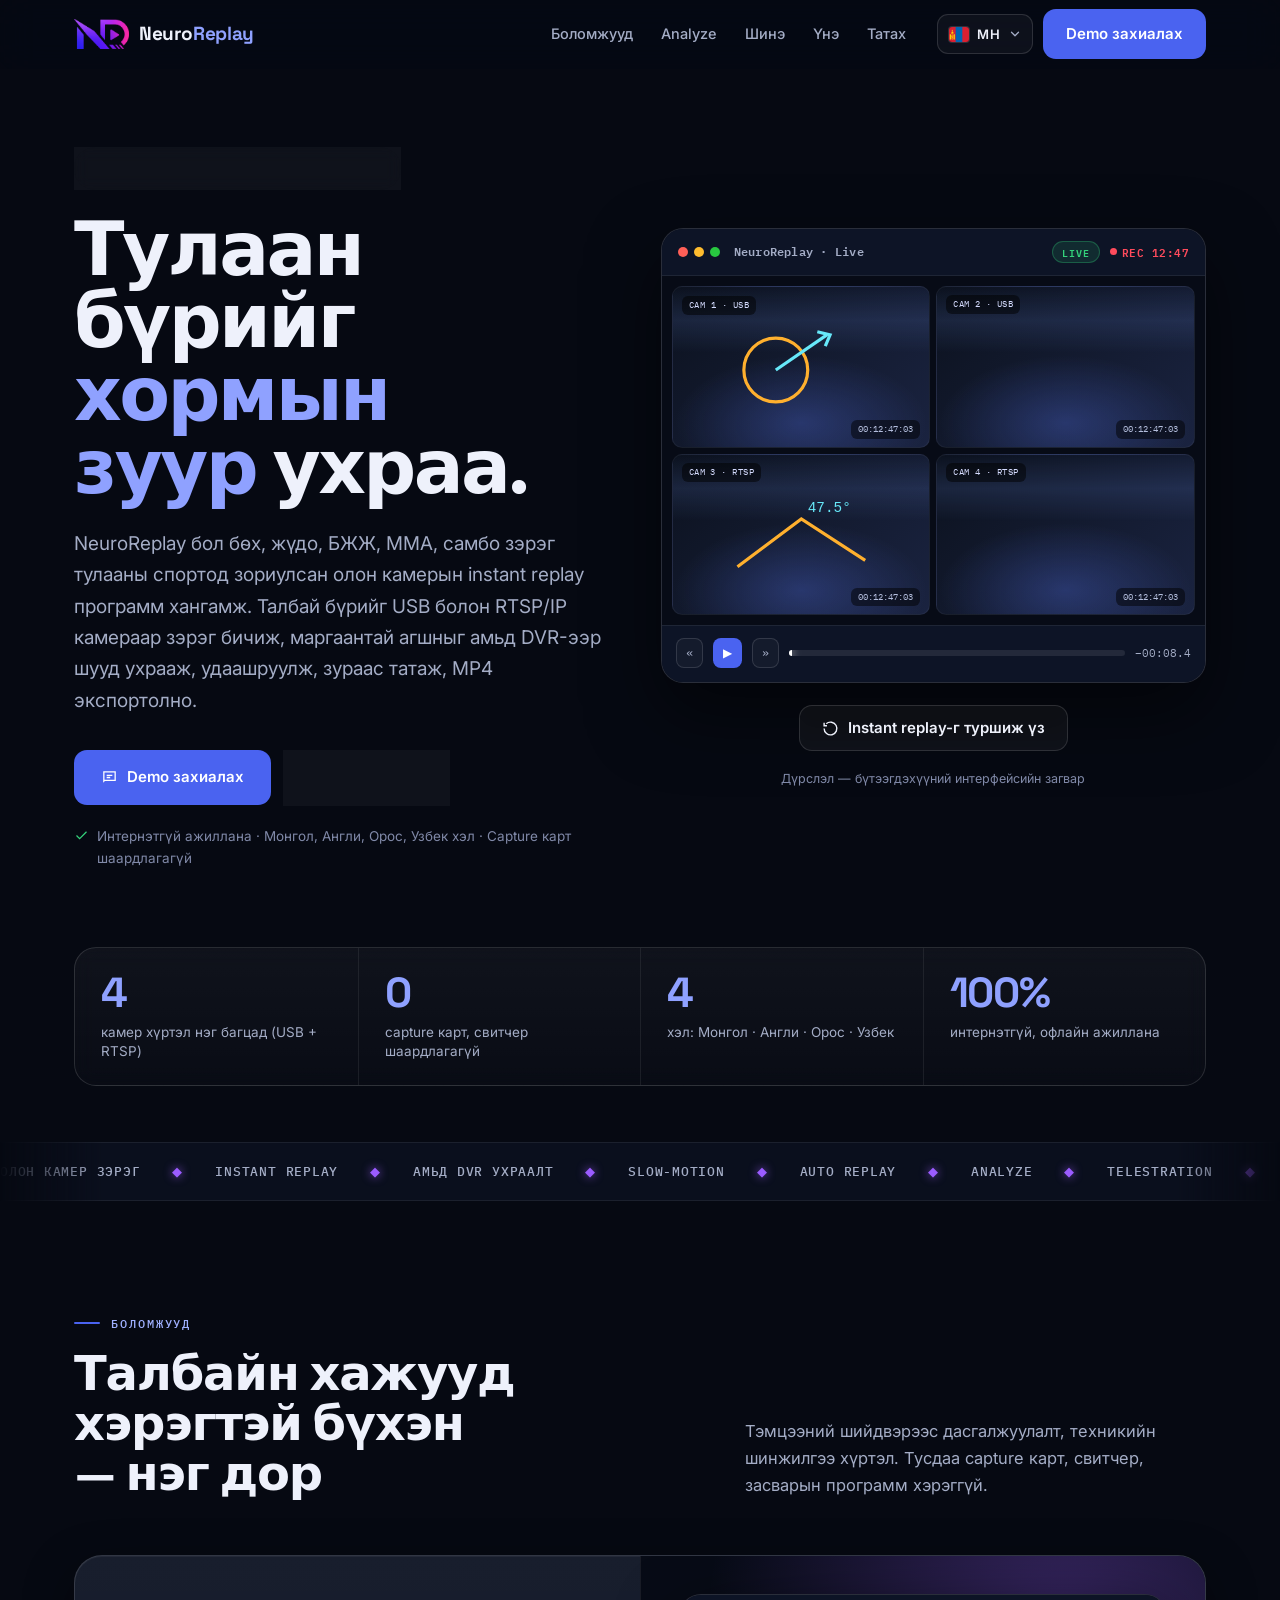
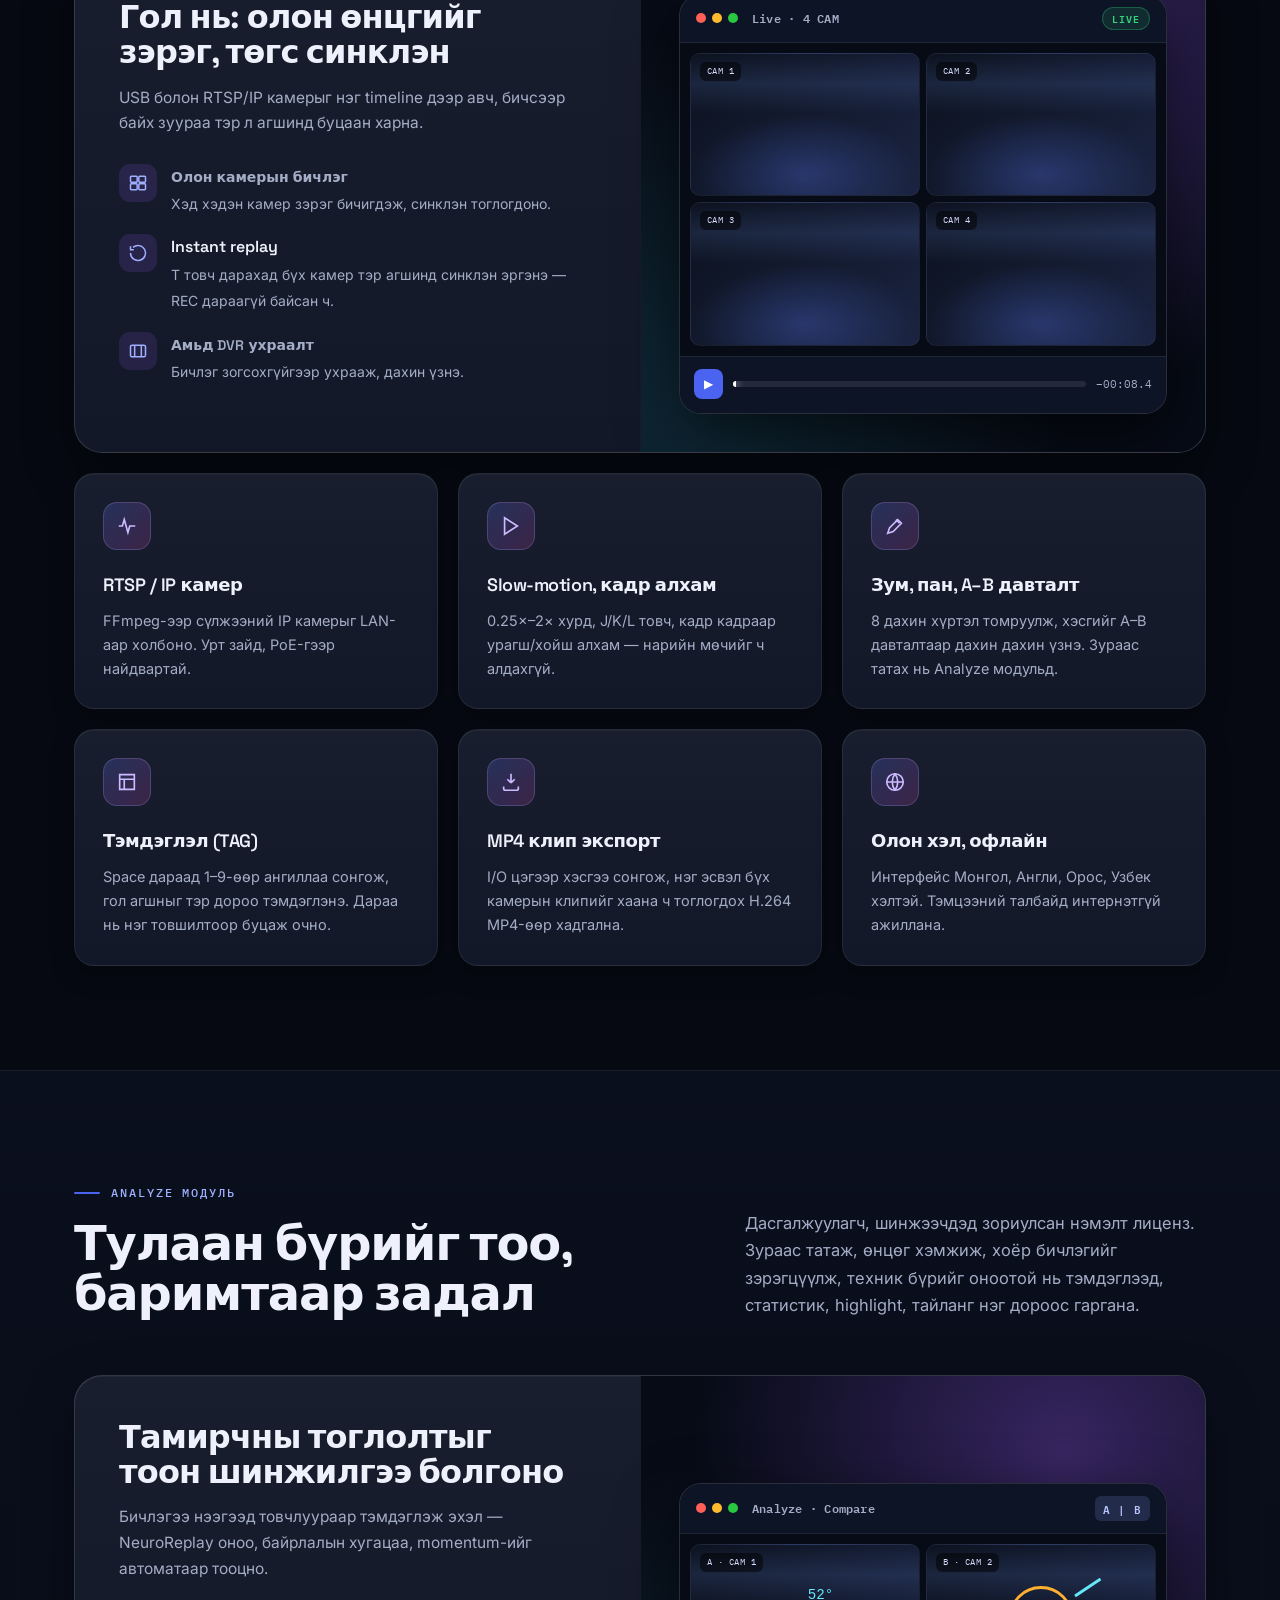
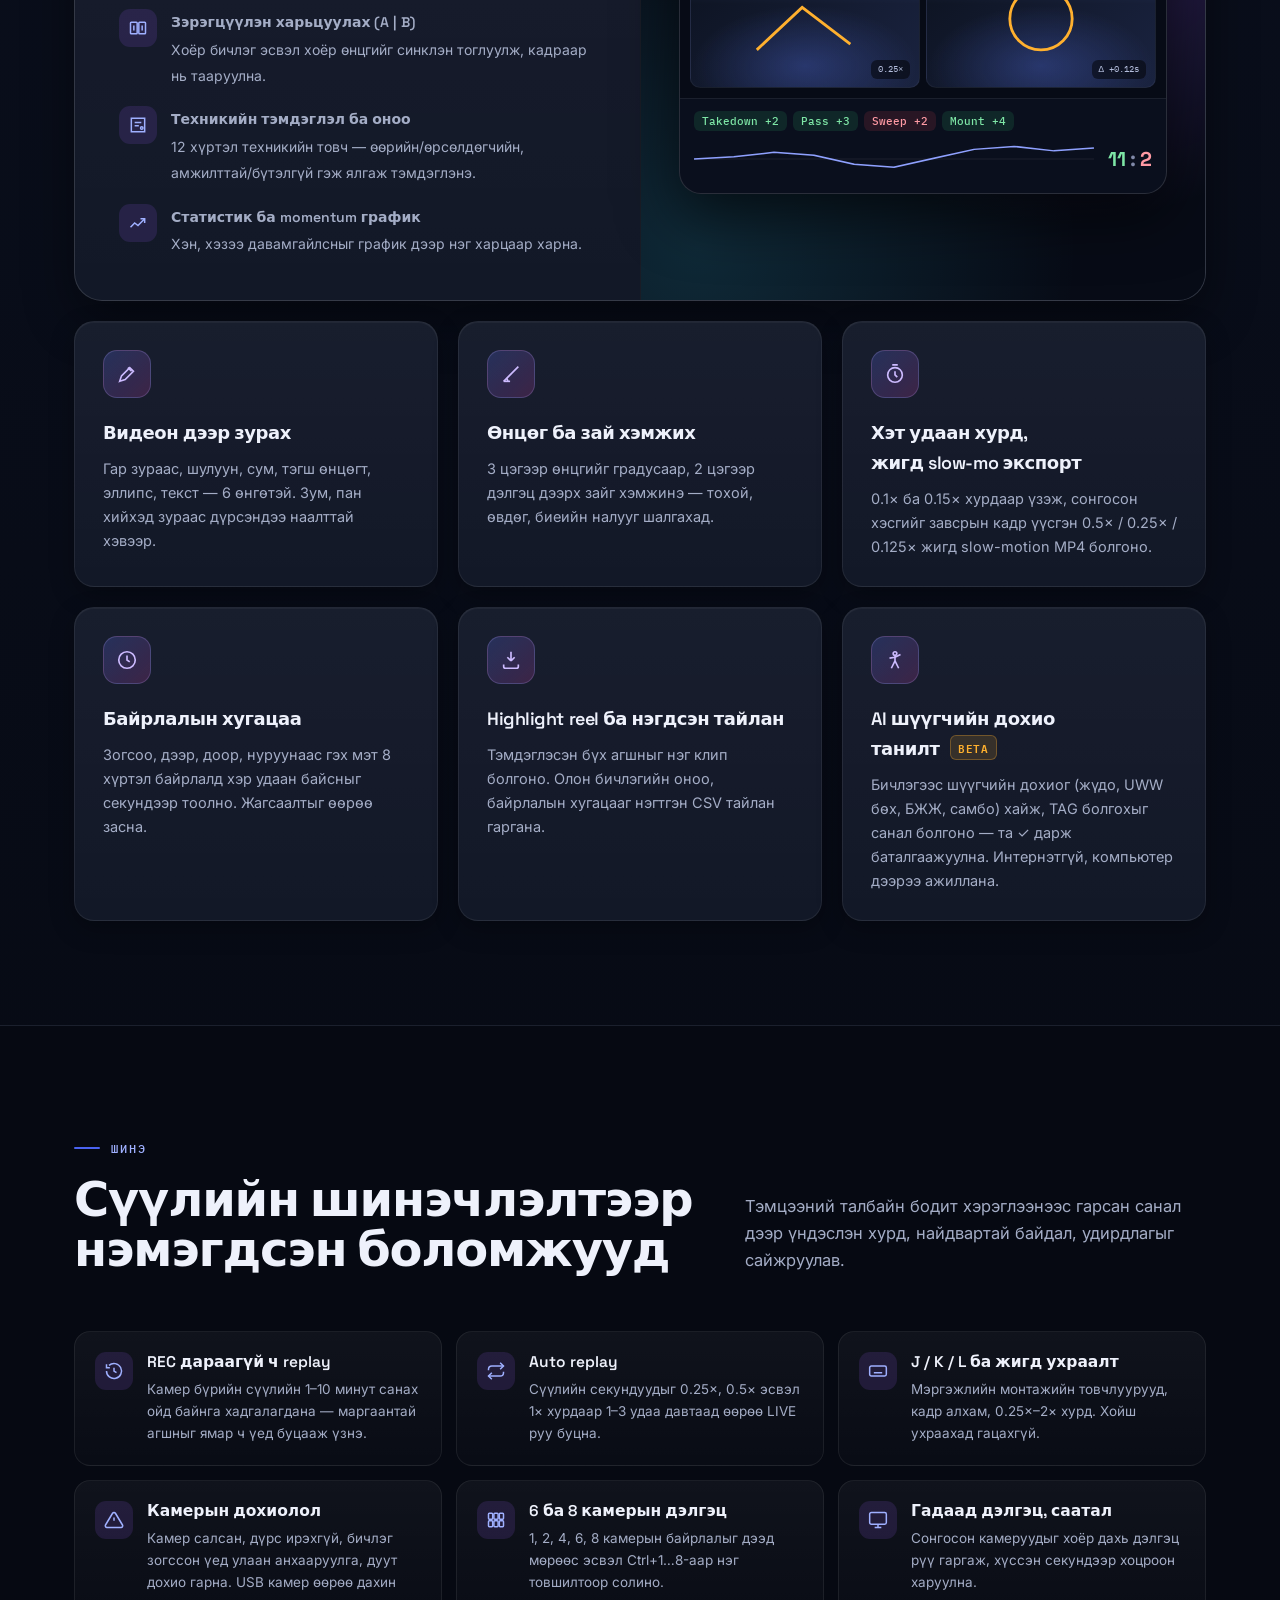
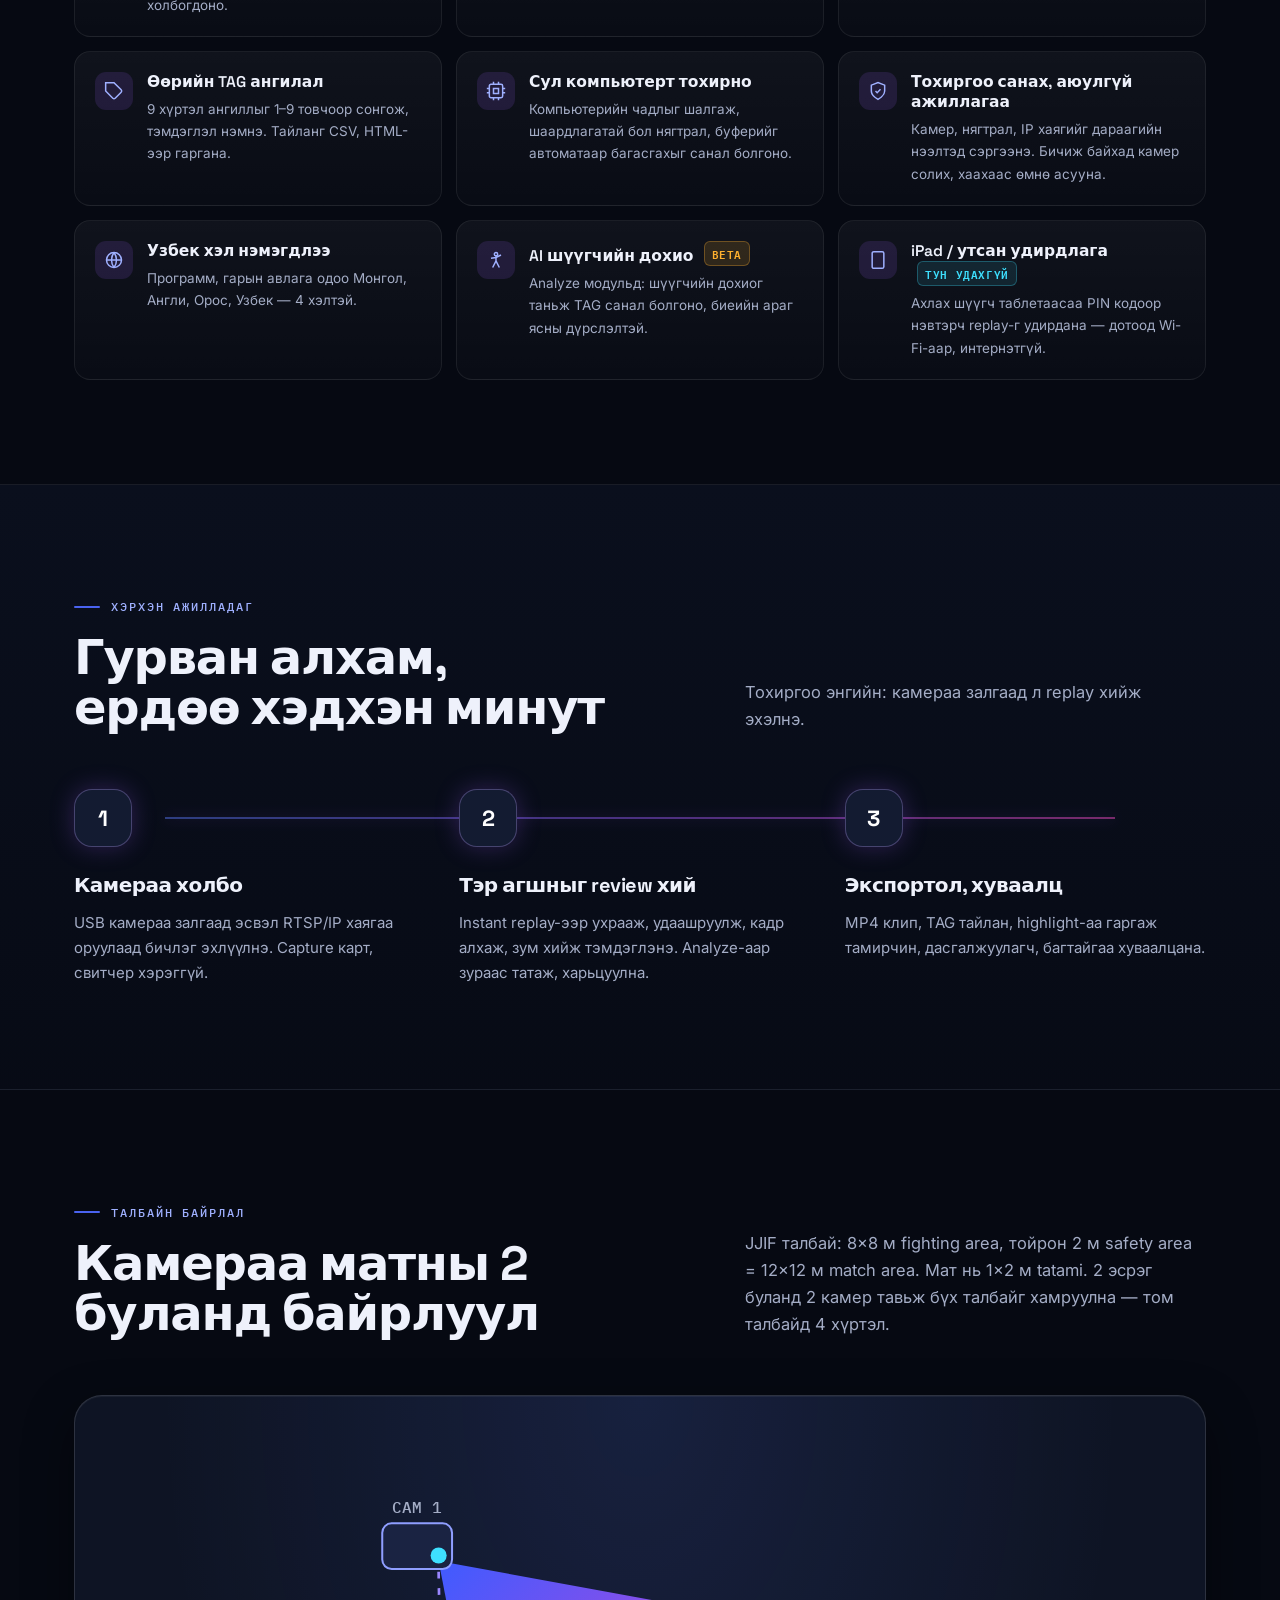
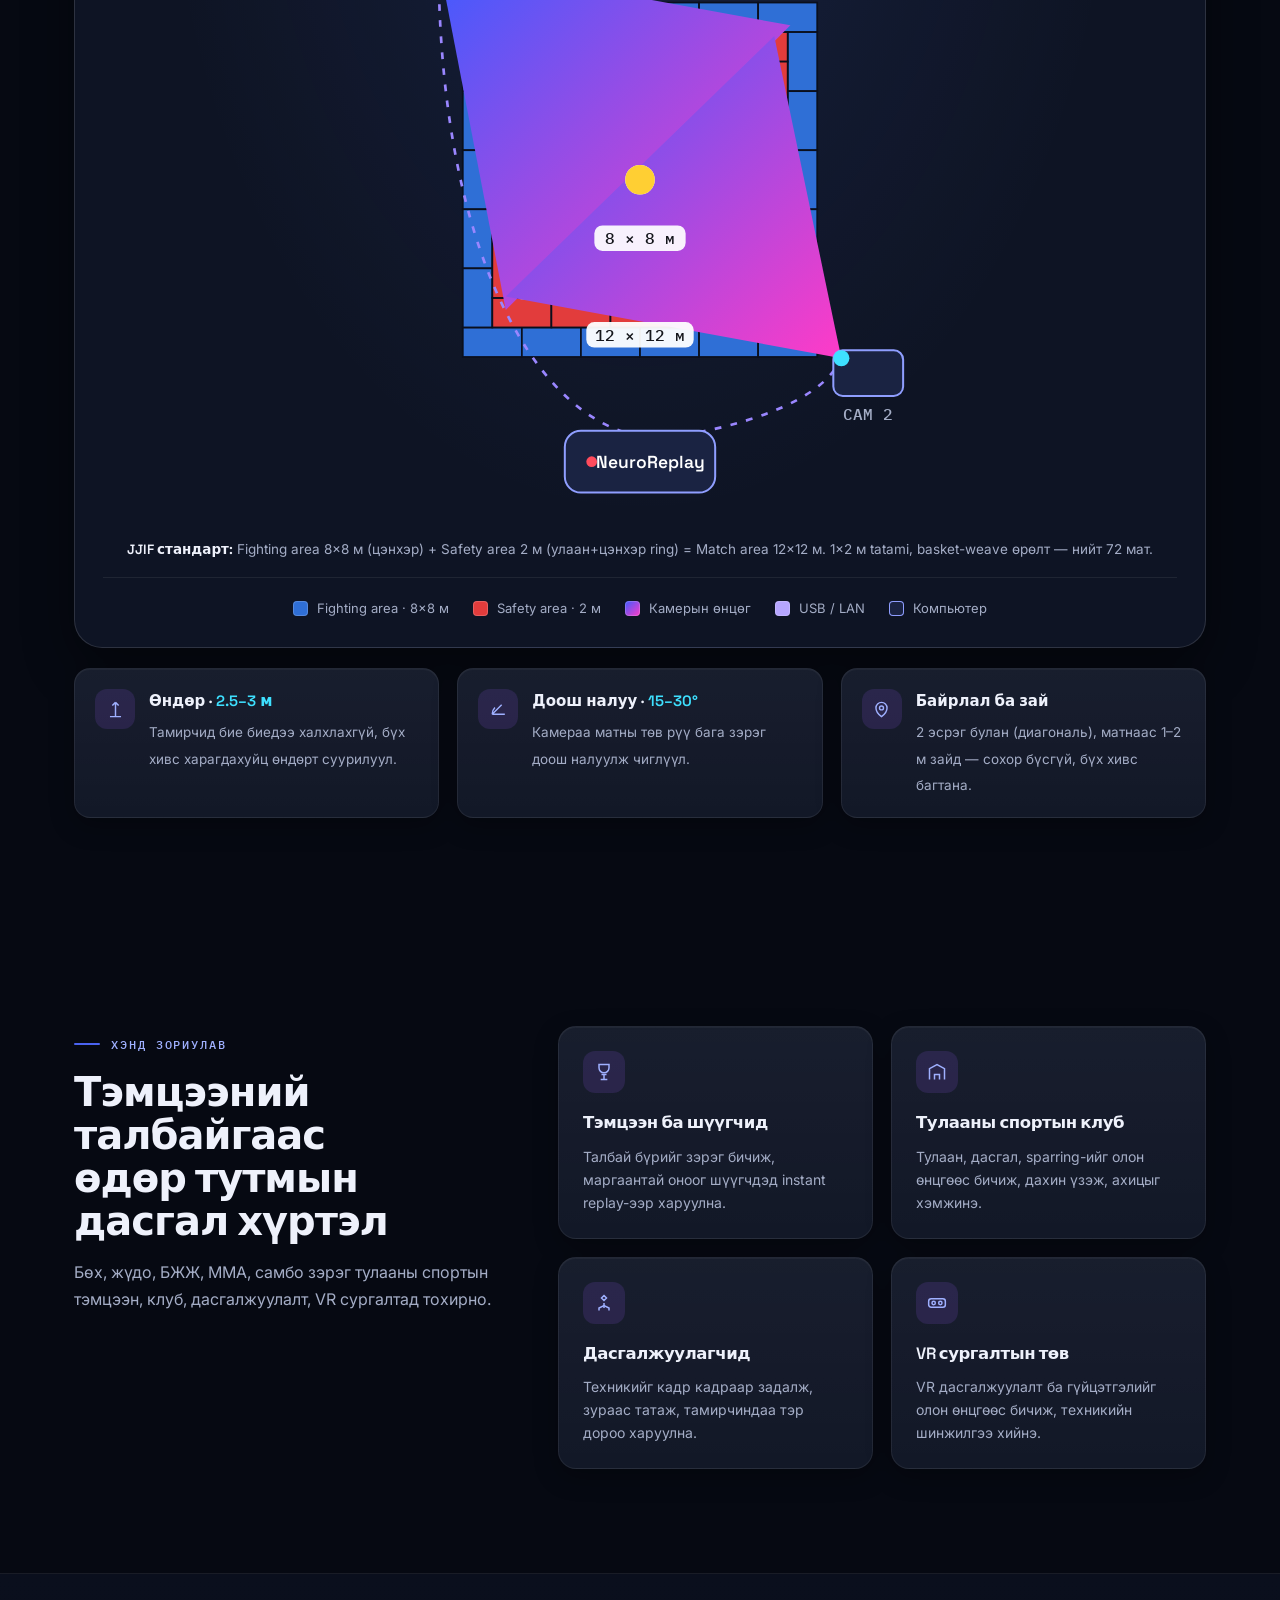
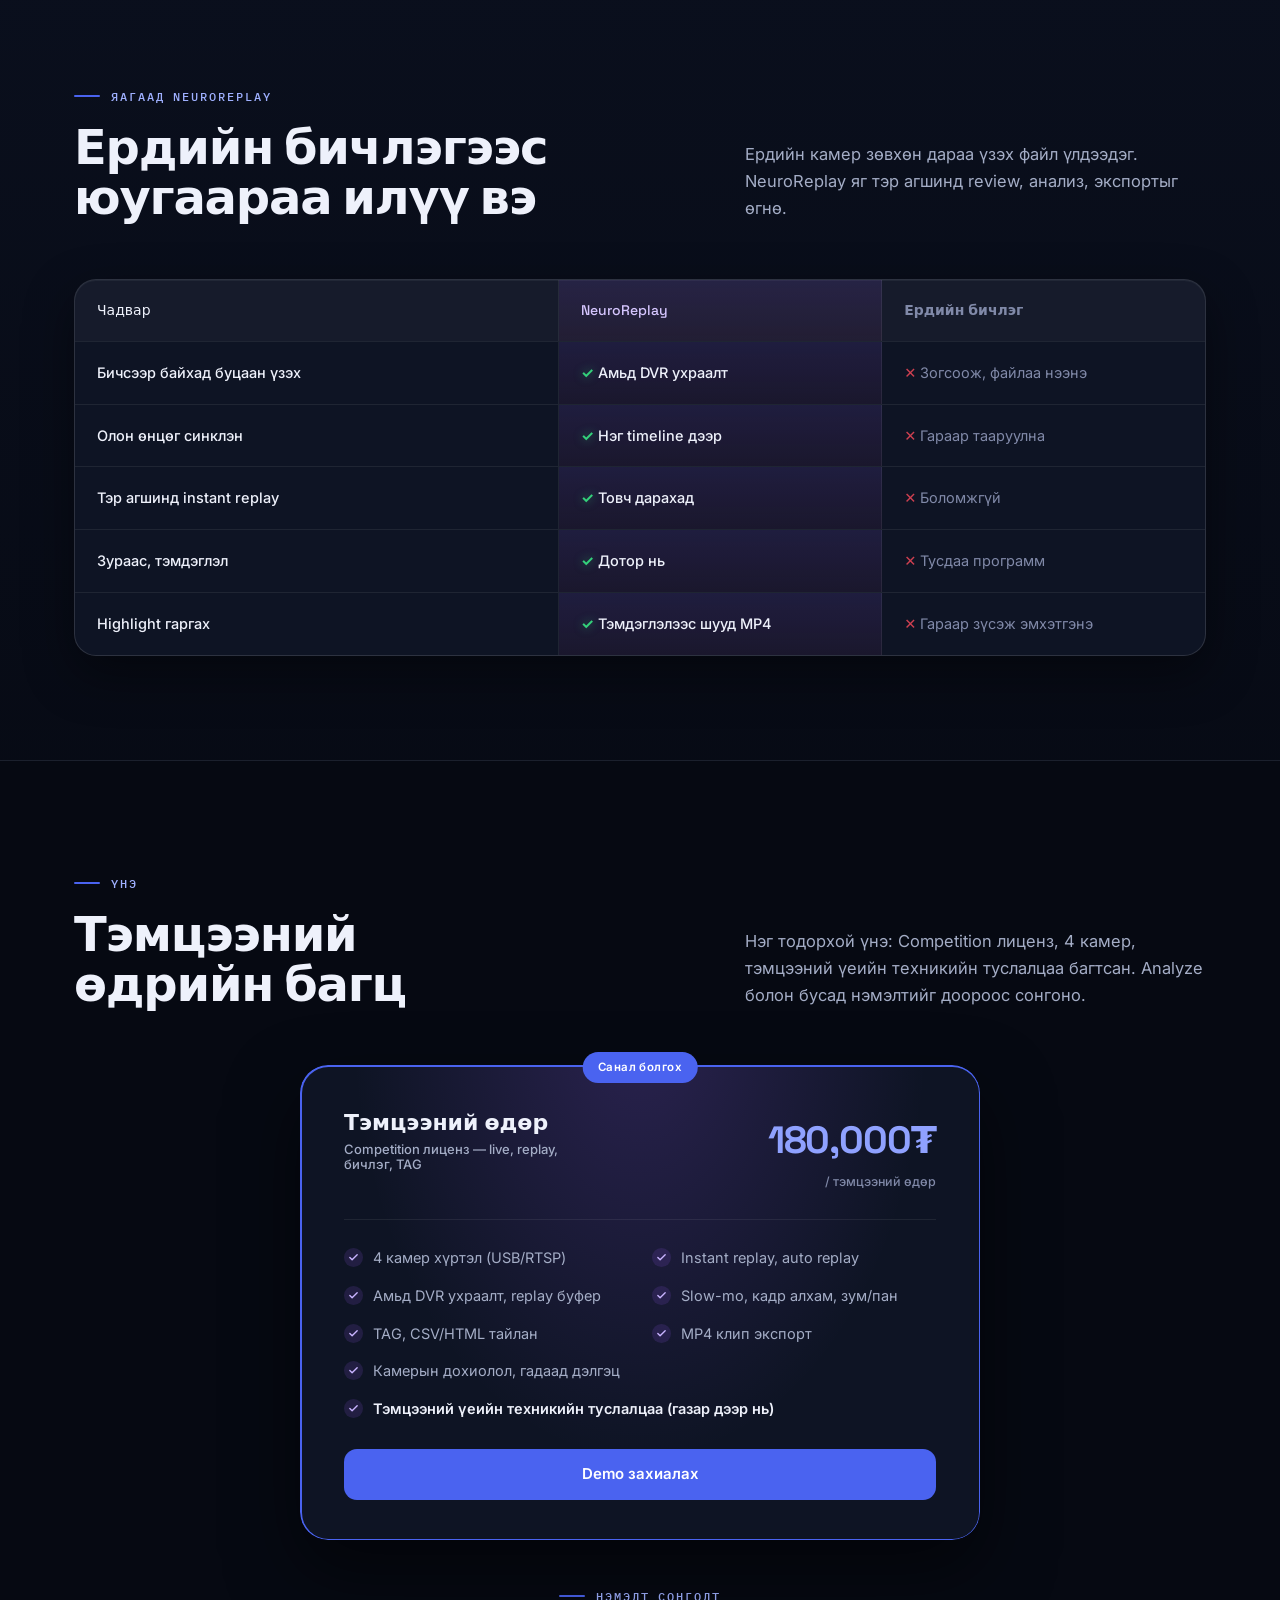
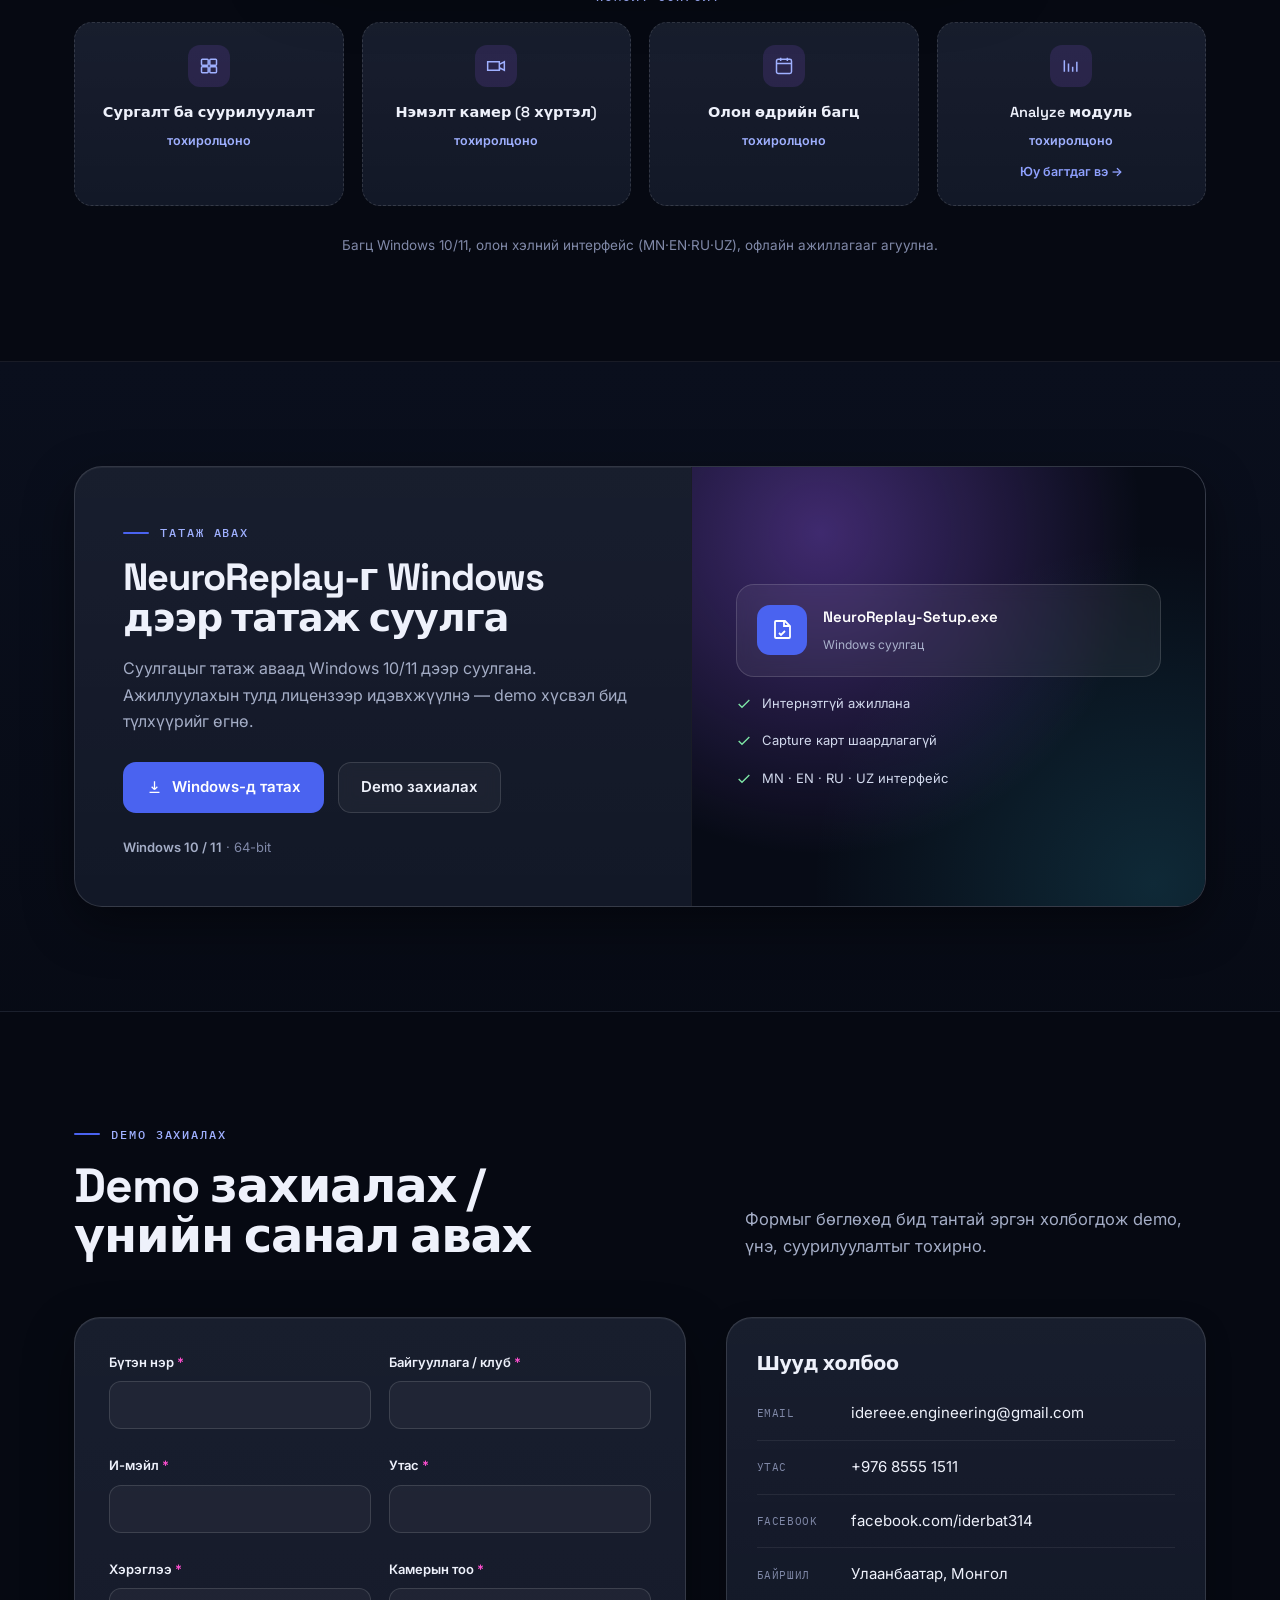
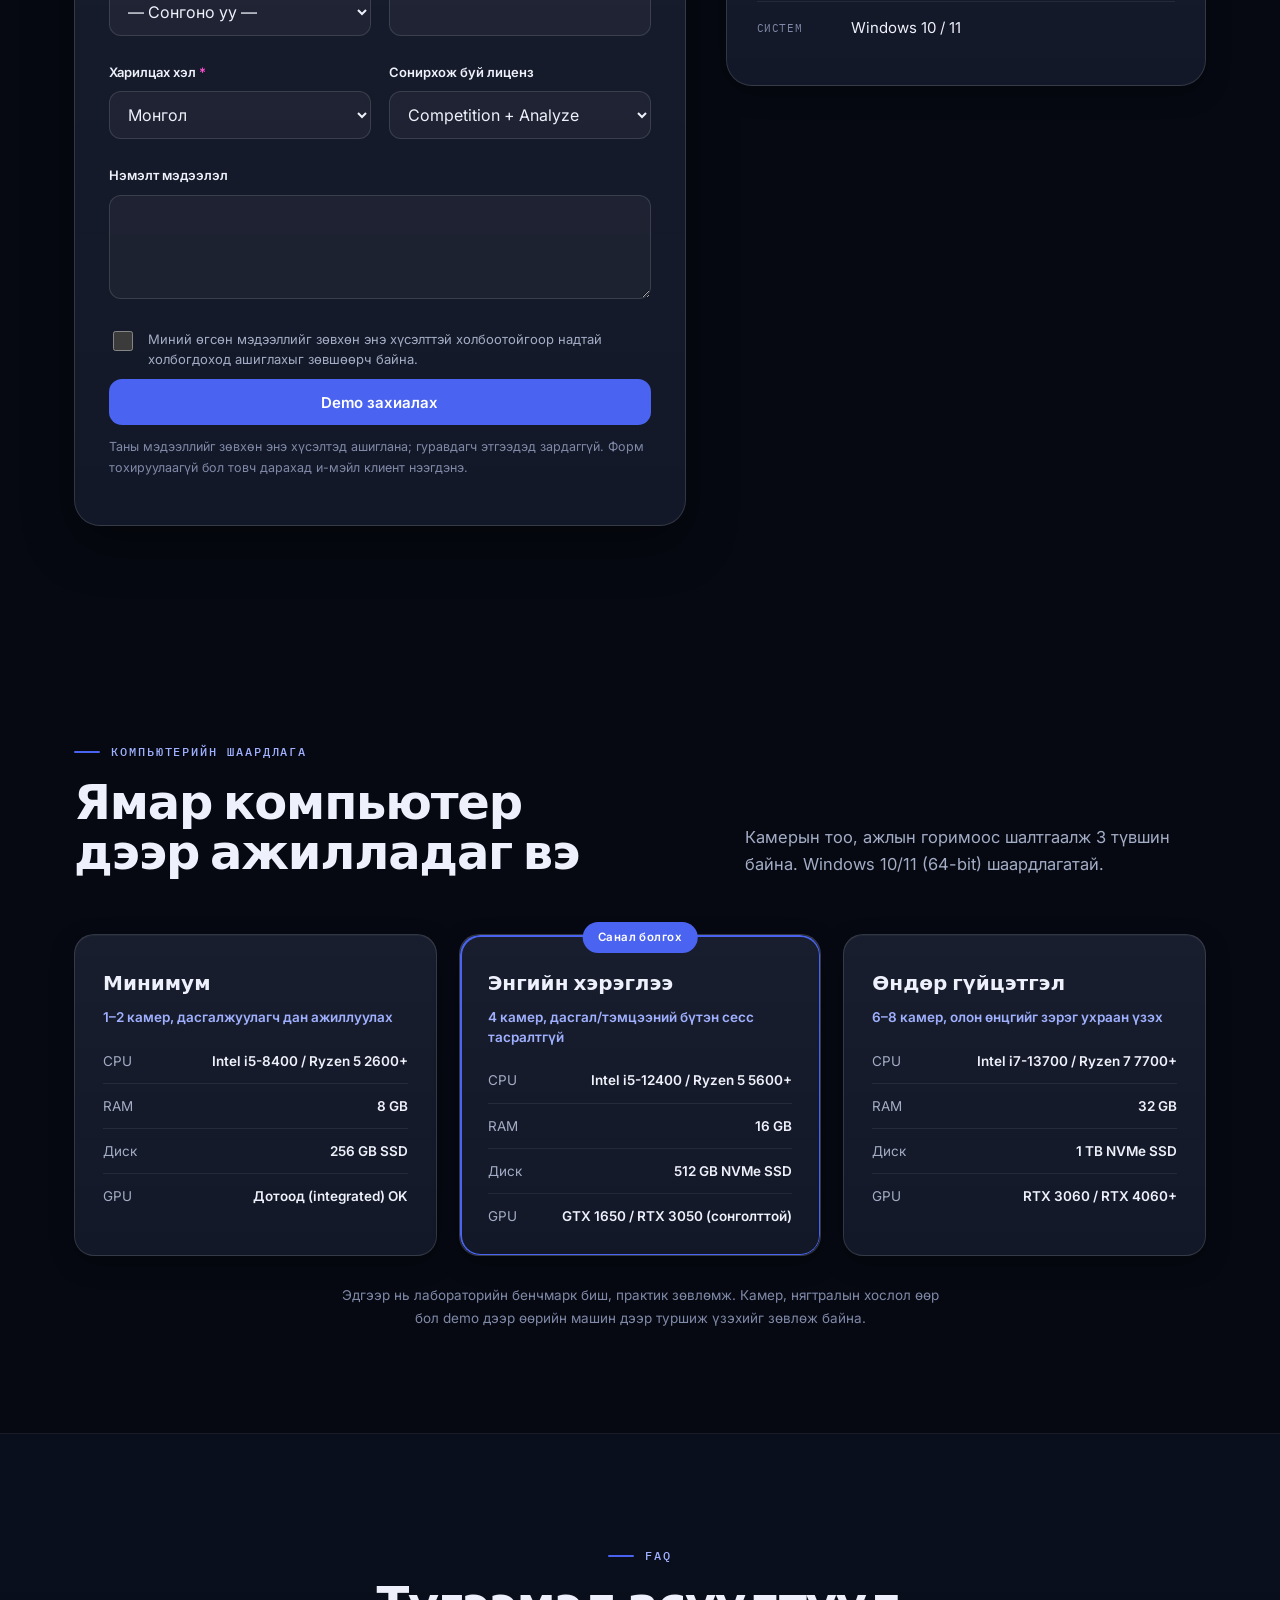
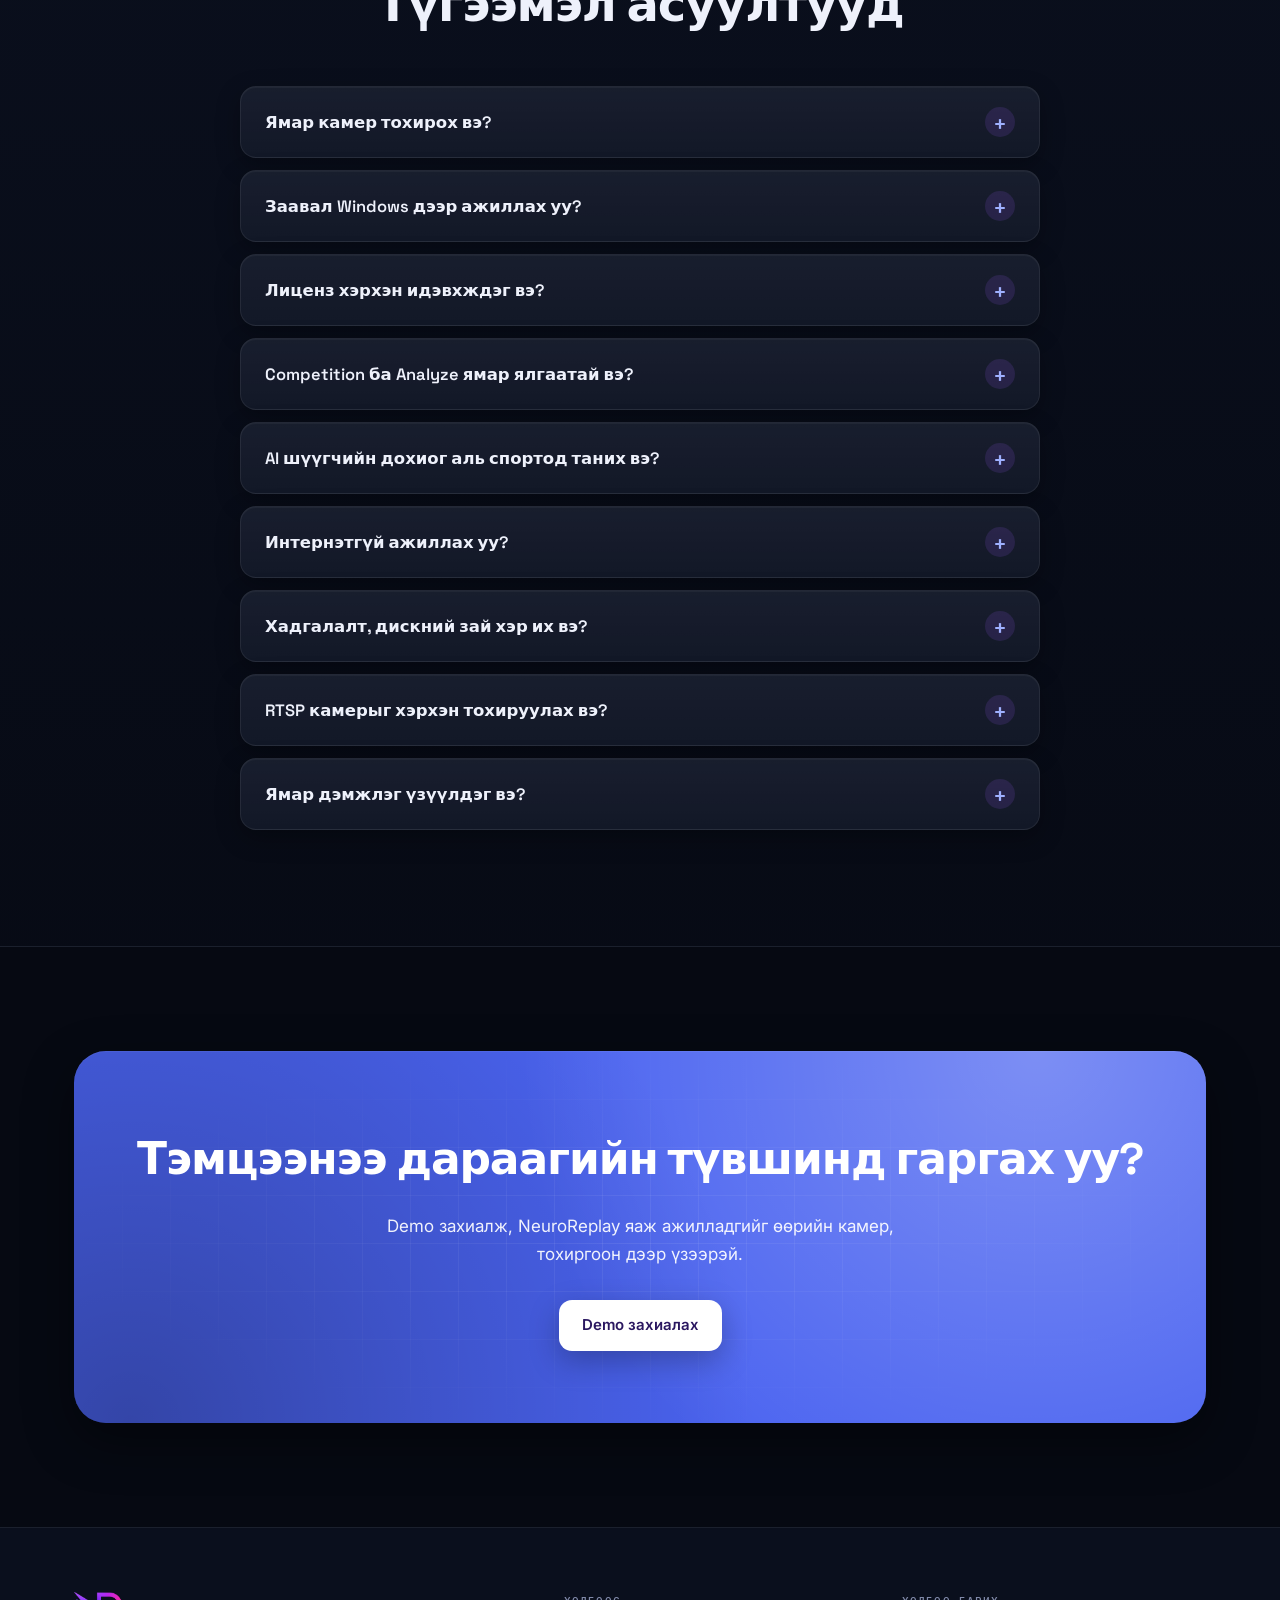
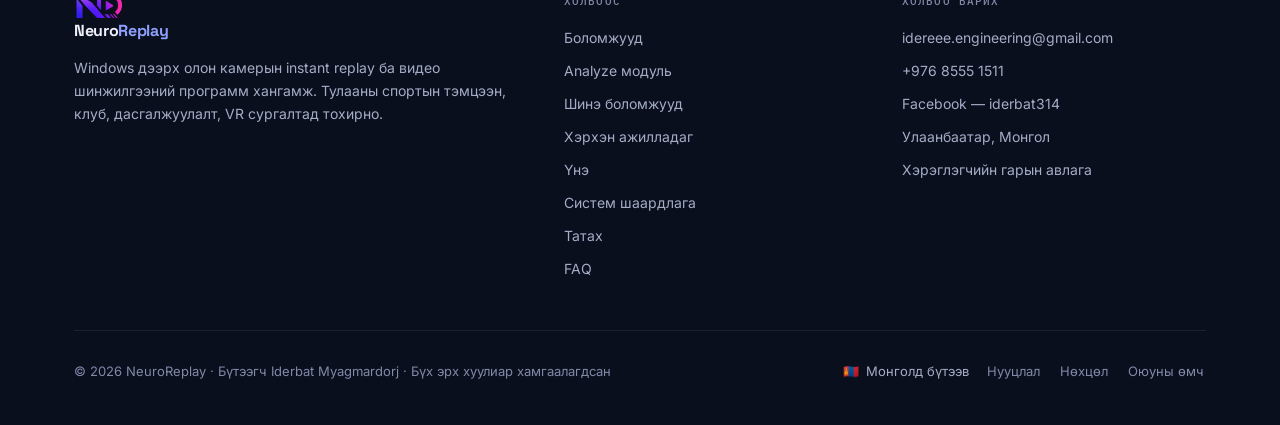
==== commit ca575a44: "changes" ====
--- a/index.html
+++ b/index.html
@@ -1,10 +1,10 @@
 <!doctype html>
-<html lang="mn">
+<html lang="mn" data-copy="mn">
 <head>
 <meta charset="utf-8" />
 <meta name="viewport" content="width=device-width, initial-scale=1" />
-<title>NeuroReplay — Олон камерын Instant Replay & Video Review</title>
-<meta name="description" content="NeuroReplay — Windows дээрх олон камерын instant replay программ хангамж. USB болон RTSP/IP камер зэрэг бичиж, амьд DVR ухраалт, slow-motion, кадр алхам, тэмдэглэл, MP4 экспорт, Analyze модульд зураглал, харьцуулалт, статистик. Тулааны спорт, тэмцээн, дасгалжуулалт, VR сургалтад тохирно." />
+<title data-i18n-en="NeuroReplay — Multi-camera Instant Replay & Video Review">NeuroReplay — Олон камерын Instant Replay & Video Review</title>
+<meta name="description" data-i18n-en="NeuroReplay — multi-camera instant replay software for Windows. Record USB and RTSP/IP cameras at once with live DVR rewind, slow motion, frame stepping, tagging and MP4 export; the Analyze module adds drawing, comparison and stats. For combat sports, competitions, coaching and VR training." content="NeuroReplay — Windows дээрх олон камерын instant replay программ хангамж. USB болон RTSP/IP камер зэрэг бичиж, амьд DVR ухраалт, slow-motion, кадр алхам, тэмдэглэл, MP4 экспорт, Analyze модульд зураглал, харьцуулалт, статистик. Тулааны спорт, тэмцээн, дасгалжуулалт, VR сургалтад тохирно." />
 <meta name="theme-color" content="#060912" />
 <meta name="author" content="Iderbat Myagmardorj" />
 
@@ -102,9 +102,7 @@
       <a class="nav__opt" href="help.html"><span data-mn>Гарын авлага</span><span data-en>Help</span></a>
     </div>
     <div class="nav__tools">
-      <div class="langsel nav__lang" data-langsel role="group" aria-label="Language / Хэл / Язык / Til">
-        <button type="button" data-l="mn" lang="mn">МН</button><button type="button" data-l="en" lang="en">EN</button><button type="button" data-l="ru" lang="ru">RU</button><button type="button" data-l="uz" lang="uz">UZ</button>
-      </div>
+      <div data-lang-switch></div>
       <a class="btn btn--primary" href="#order"><span data-mn>Demo захиалах</span><span data-en>Request a demo</span></a>
       <button class="hamb" id="hamb" type="button" aria-label="Цэс" aria-expanded="false" aria-controls="mobileMenu">
         <svg viewBox="0 0 24 24" fill="none" stroke="currentColor" stroke-width="2" aria-hidden="true"><path d="M4 7h16M4 12h16M4 17h16"/></svg>
@@ -121,9 +119,6 @@
     <a href="#download"><span data-mn>Татах</span><span data-en>Download</span></a>
     <a href="#faq">FAQ</a>
     <a href="help.html"><span data-mn>Гарын авлага</span><span data-en>Help</span></a>
-    <div class="langsel mm__lang" data-langsel role="group" aria-label="Language / Хэл / Язык / Til">
-        <button type="button" data-l="mn" lang="mn">МН</button><button type="button" data-l="en" lang="en">EN</button><button type="button" data-l="ru" lang="ru">RU</button><button type="button" data-l="uz" lang="uz">UZ</button>
-      </div>
     <a class="btn btn--primary" href="#order"><span data-mn>Demo захиалах</span><span data-en>Request a demo</span></a>
   </div>
 </nav>
@@ -734,7 +729,8 @@
       TODO(owner): fill real add-on prices (currently "on request").
     -->
     <div class="pkg-wrap reveal">
-      <div class="pkg" data-badge="Санал болгох">
+      <div class="pkg">
+        <span class="pkg__badge"><span data-mn>Санал болгох</span><span data-en>Recommended</span></span>
         <div class="pkg__head">
           <div class="pkg__name"><span data-mn>Тэмцээний өдөр</span><span data-en>Event day</span><span class="s"><span data-mn>Competition лиценз — live, replay, бичлэг, TAG</span><span data-en>Competition licence — live, replay, recording, TAG</span></span></div>
           <div class="pkg__price">180,000₮ <small>/ <span data-mn>тэмцээний өдөр</span><span data-en>per event day</span></small></div>
@@ -853,8 +849,8 @@
           <div class="field">
             <label for="usecase"><span data-mn>Хэрэглээ</span><span data-en>Use case</span> <span class="req" aria-hidden="true">*</span></label>
             <select id="usecase" name="usecase" required aria-required="true">
-              <option value=""></option><option value="coach"></option><option value="club"></option>
-              <option value="competition"></option><option value="vr"></option><option value="other"></option>
+              <option value="" data-i18n="select_ph"></option><option value="coach" data-i18n="uc_coach"></option><option value="club" data-i18n="uc_club"></option>
+              <option value="competition" data-i18n="uc_competition"></option><option value="vr" data-i18n="uc_vr"></option><option value="other" data-i18n="uc_other"></option>
             </select>
             <span class="err" data-err></span>
           </div>
@@ -866,7 +862,7 @@
           <div class="field">
             <label for="prefLang"><span data-mn>Харилцах хэл</span><span data-en>Preferred language</span> <span class="req" aria-hidden="true">*</span></label>
             <select id="prefLang" name="preferred_language" required aria-required="true">
-              <option value=""></option><option value="mn">Монгол</option><option value="en">English</option><option value="ru">Русский</option><option value="uz">O‘zbekcha</option>
+              <option value="" data-i18n="select_ph"></option><!-- languages are appended from the i18n registry -->
             </select>
             <span class="err" data-err></span>
           </div>
@@ -874,7 +870,7 @@
             <label for="plan"><span data-mn>Сонирхож буй лиценз</span><span data-en>Licence of interest</span></label>
             <select id="plan" name="plan">
               <option value="Competition">Competition</option>
-              <option value="Competition + Analyze" selected>Competition + Analyze</option><option value="undecided"></option>
+              <option value="Competition + Analyze" selected>Competition + Analyze</option><option value="undecided" data-i18n="undecided"></option>
             </select>
             <span class="err" data-err></span>
           </div>
@@ -1097,6 +1093,7 @@
   <a class="btn btn--primary" href="#order"><span data-mn>Demo авах</span><span data-en>Get a demo</span></a>
 </div>
 
+<script src="i18n.js" defer></script>
 <script src="site-i18n.js" defer></script>
 <script src="app.js" defer></script>
 </body>
--- a/styles.css
+++ b/styles.css
@@ -90,8 +90,6 @@
 .nav__links a.active { color: #fff; }
 .nav__links a.active::after { content: ""; position: absolute; left: 14px; right: 14px; bottom: 2px; height: 2px; border-radius: 2px; background: var(--brand-grad); }
 .nav__tools { display: flex; align-items: center; gap: 10px; }
-.langbtn { font: 600 13px var(--sans); min-height: 40px; padding: 8px 13px; border: 1px solid var(--line-2); border-radius: 11px; background: rgba(255,255,255,.04); color: var(--muted); cursor: pointer; transition: color .15s, border-color .15s; }
-.langbtn:hover { color: #fff; border-color: rgba(189,164,255,.6); }
 .hamb { display: none; width: 44px; height: 44px; border: 1px solid var(--line-2); border-radius: 12px; background: rgba(255,255,255,.04); cursor: pointer; padding: 0; align-items: center; justify-content: center; }
 .hamb svg { width: 20px; height: 20px; color: var(--ink); }
 .mobile-menu { display: none; border-top: 1px solid var(--line); background: rgba(6,9,18,.96); padding: 10px 24px 22px; }
@@ -344,7 +342,7 @@
 .pkg-wrap { max-width: 680px; margin: 0 auto; }
 .pkg { position: relative; border-radius: 28px; background: radial-gradient(ellipse at 50% -10%, rgba(155,92,255,.2), transparent 60%), var(--card); box-shadow: var(--sh-3); padding: 44px 44px 40px; }
 .pkg::after { content: ""; position: absolute; inset: 0; border-radius: 28px; padding: 1.5px; background: var(--brand-grad); -webkit-mask: linear-gradient(#000 0 0) content-box, linear-gradient(#000 0 0); -webkit-mask-composite: xor; mask-composite: exclude; pointer-events: none; }
-.pkg::before { content: attr(data-badge); position: absolute; z-index: 1; top: -13px; left: 50%; transform: translateX(-50%); font-size: 11.5px; font-weight: 600; letter-spacing: .04em; color: #fff; background: var(--brand-grad); padding: 6px 15px; border-radius: 999px; white-space: nowrap; box-shadow: 0 6px 20px rgba(139,92,255,.5); }
+.pkg__badge { position: absolute; z-index: 1; top: -13px; left: 50%; transform: translateX(-50%); font-size: 11.5px; font-weight: 600; letter-spacing: .04em; color: #fff; background: var(--brand-grad); padding: 6px 15px; border-radius: 999px; white-space: nowrap; box-shadow: 0 6px 20px rgba(139,92,255,.5); }
 .pkg__head { display: flex; align-items: flex-start; justify-content: space-between; gap: 20px; flex-wrap: wrap; margin-bottom: 26px; padding-bottom: 26px; border-bottom: 1px solid var(--line); }
 .pkg__name { font-family: var(--display); font-weight: 700; font-size: 22px; line-height: 1.2; }
 .pkg__name .s { display: block; font-family: var(--sans); font-weight: 500; font-size: 13px; color: var(--muted); margin-top: 6px; max-width: 20em; }
@@ -502,13 +500,12 @@
 .reveal.is-visible { opacity: 1; transform: none; }
 @media (prefers-reduced-motion: reduce) { .reveal { opacity: 1; transform: none; transition: none; } }
 
-/* ── Language visibility ── */
-[data-en] { display: none; }
-:root:not([lang="mn"]) [data-mn] { display: none; }
-:root:not([lang="mn"]) [data-en] { display: revert; }
-span[data-en], b[data-en], em[data-en] { display: none; }
-:root:not([lang="mn"]) span[data-en], :root:not([lang="mn"]) b[data-en], :root:not([lang="mn"]) em[data-en] { display: inline; }
-:root:not([lang="mn"]) span[data-mn], :root:not([lang="mn"]) b[data-mn], :root:not([lang="mn"]) em[data-mn] { display: none; }
+/* ── Language visibility ──
+   Markup carries two inline copies (data-mn / data-en). i18n.js sets <html data-copy> to the one to show;
+   dictionary languages (ru, uz…) show the English copy with its content translated. Only ever hide,
+   so each element keeps its natural display type. */
+:root[data-copy="mn"] [data-en],
+:root[data-copy="en"] [data-mn] { display: none !important; }
 
 /* ── Interactive replay demo (hero) ── */
 .replay-demo { display: flex; justify-content: center; margin-top: 22px; }
@@ -590,16 +587,26 @@
 @media (max-width: 1360px) { .nav__links a.nav__opt { display: none; } }
 @media (max-width: 1080px) { .nav__links a { padding: 8px 9px; } .nav__tools .btn--primary { display: none; } }
 
-/* ── Language segmented control (nav + help page) ── */
-.langsel { display: inline-flex; padding: 3px; gap: 2px; border: 1px solid var(--line-2); border-radius: 12px; background: rgba(255,255,255,.04); }
-.langsel button { font: 600 12.5px var(--sans); min-width: 38px; min-height: 34px; padding: 0 9px; border: 0; border-radius: 9px; background: transparent; color: var(--muted); cursor: pointer; transition: background .15s, color .15s; }
-.langsel button:hover { color: #fff; }
-.langsel button[aria-pressed="true"] { background: var(--brand-grad); color: #fff; box-shadow: 0 4px 14px rgba(139,92,255,.4); }
-@media print { .langsel { display: none; } }
-.mm__lang { display: flex; width: 100%; margin-top: 18px; }
-.mm__lang button { flex: 1; min-height: 42px; }
-@media (min-width: 561px) { .mm__lang { display: none; } }
-@media (max-width: 560px) { .nav__lang { display: none; } }
+/* ── Language switcher (rendered by i18n.js into [data-lang-switch]) ── */
+.lang-switch { position: relative; flex: none; }
+.lang-switch__btn { display: inline-flex; align-items: center; gap: 8px; min-height: 40px; padding: 0 10px 0 11px; border: 1px solid var(--line-2); border-radius: 11px; background: rgba(255,255,255,.04); color: var(--ink); font: 600 13px var(--sans); cursor: pointer; transition: border-color .15s, background .15s; }
+.lang-switch__btn:hover, .lang-switch.is-open .lang-switch__btn { border-color: rgba(189,164,255,.5); background: rgba(255,255,255,.07); }
+.lang-switch__flag { width: 20px; height: 15px; flex: none; border-radius: 3px; object-fit: cover; box-shadow: 0 0 0 1px rgba(255,255,255,.14); }
+.lang-switch__code { letter-spacing: .02em; }
+.lang-switch__chev { width: 14px; height: 14px; fill: none; stroke: var(--muted); stroke-width: 2.2; stroke-linecap: round; stroke-linejoin: round; transition: transform .15s; }
+.lang-switch.is-open .lang-switch__chev { transform: rotate(180deg); }
+.lang-switch__menu { position: absolute; z-index: 60; top: calc(100% + 8px); right: 0; min-width: 196px; margin: 0; padding: 6px; list-style: none; border: 1px solid var(--line-2); border-radius: 14px; background: var(--card-2); box-shadow: var(--sh-3); outline: none; animation: fade .12s ease; }
+.lang-switch__opt { display: flex; align-items: center; gap: 11px; padding: 9px 10px; border-radius: 9px; font-size: 14px; color: var(--ink); cursor: pointer; }
+.lang-switch__opt.is-active { background: rgba(255,255,255,.07); }
+.lang-switch__menu:focus-visible .lang-switch__opt.is-active { outline: 2px solid var(--accent-text, var(--brand-ink)); outline-offset: -2px; }
+.lang-switch__name { flex: 1; font-weight: 500; }
+.lang-switch__short { font: 500 11px var(--mono); letter-spacing: .06em; color: var(--faint); }
+.lang-switch__check { width: 15px; height: 15px; fill: none; stroke: var(--accent-text, var(--brand-ink)); stroke-width: 2.4; stroke-linecap: round; stroke-linejoin: round; visibility: hidden; }
+.lang-switch__opt[aria-selected="true"] .lang-switch__check { visibility: visible; }
+.lang-switch__opt[aria-selected="true"] .lang-switch__name { font-weight: 600; }
+@media (max-width: 560px) { .lang-switch__btn { padding: 0 8px; gap: 6px; min-height: 44px; } }
+@media (prefers-reduced-motion: reduce) { .lang-switch__menu { animation: none; } .lang-switch__chev { transition: none; } }
+@media print { .lang-switch { display: none; } }
 
 /* ══ Calmer look (2026-11-20) ═════════════════════════════════════
    Client feedback: the site "looks AI-generated". The tell-tale pieces were
@@ -622,8 +629,8 @@
 .btn--primary:hover { background: #3d55dc; }
 .btn--primary::after { display: none; }
 .btn--ghost:hover { border-color: rgba(255,255,255,.3); background: rgba(255,255,255,.07); transform: none; }
-.kicker::before, .progress, .loader__fill, .dl-file__ico, .langsel button[aria-pressed="true"],
-.pkg::before, .req__badge, .rig__btn.play, .chip-rec::before, .announce .dot { box-shadow: none; }
+.kicker::before, .progress, .loader__fill, .dl-file__ico, .lang-switch__opt[aria-selected="true"],
+.pkg__badge, .req__badge, .rig__btn.play, .chip-rec::before, .announce .dot { box-shadow: none; }
 .req--reco { box-shadow: var(--sh-2); }
 .cta-inner { box-shadow: var(--sh-2); }
 .hero__note { flex-wrap: nowrap; align-items: flex-start; }
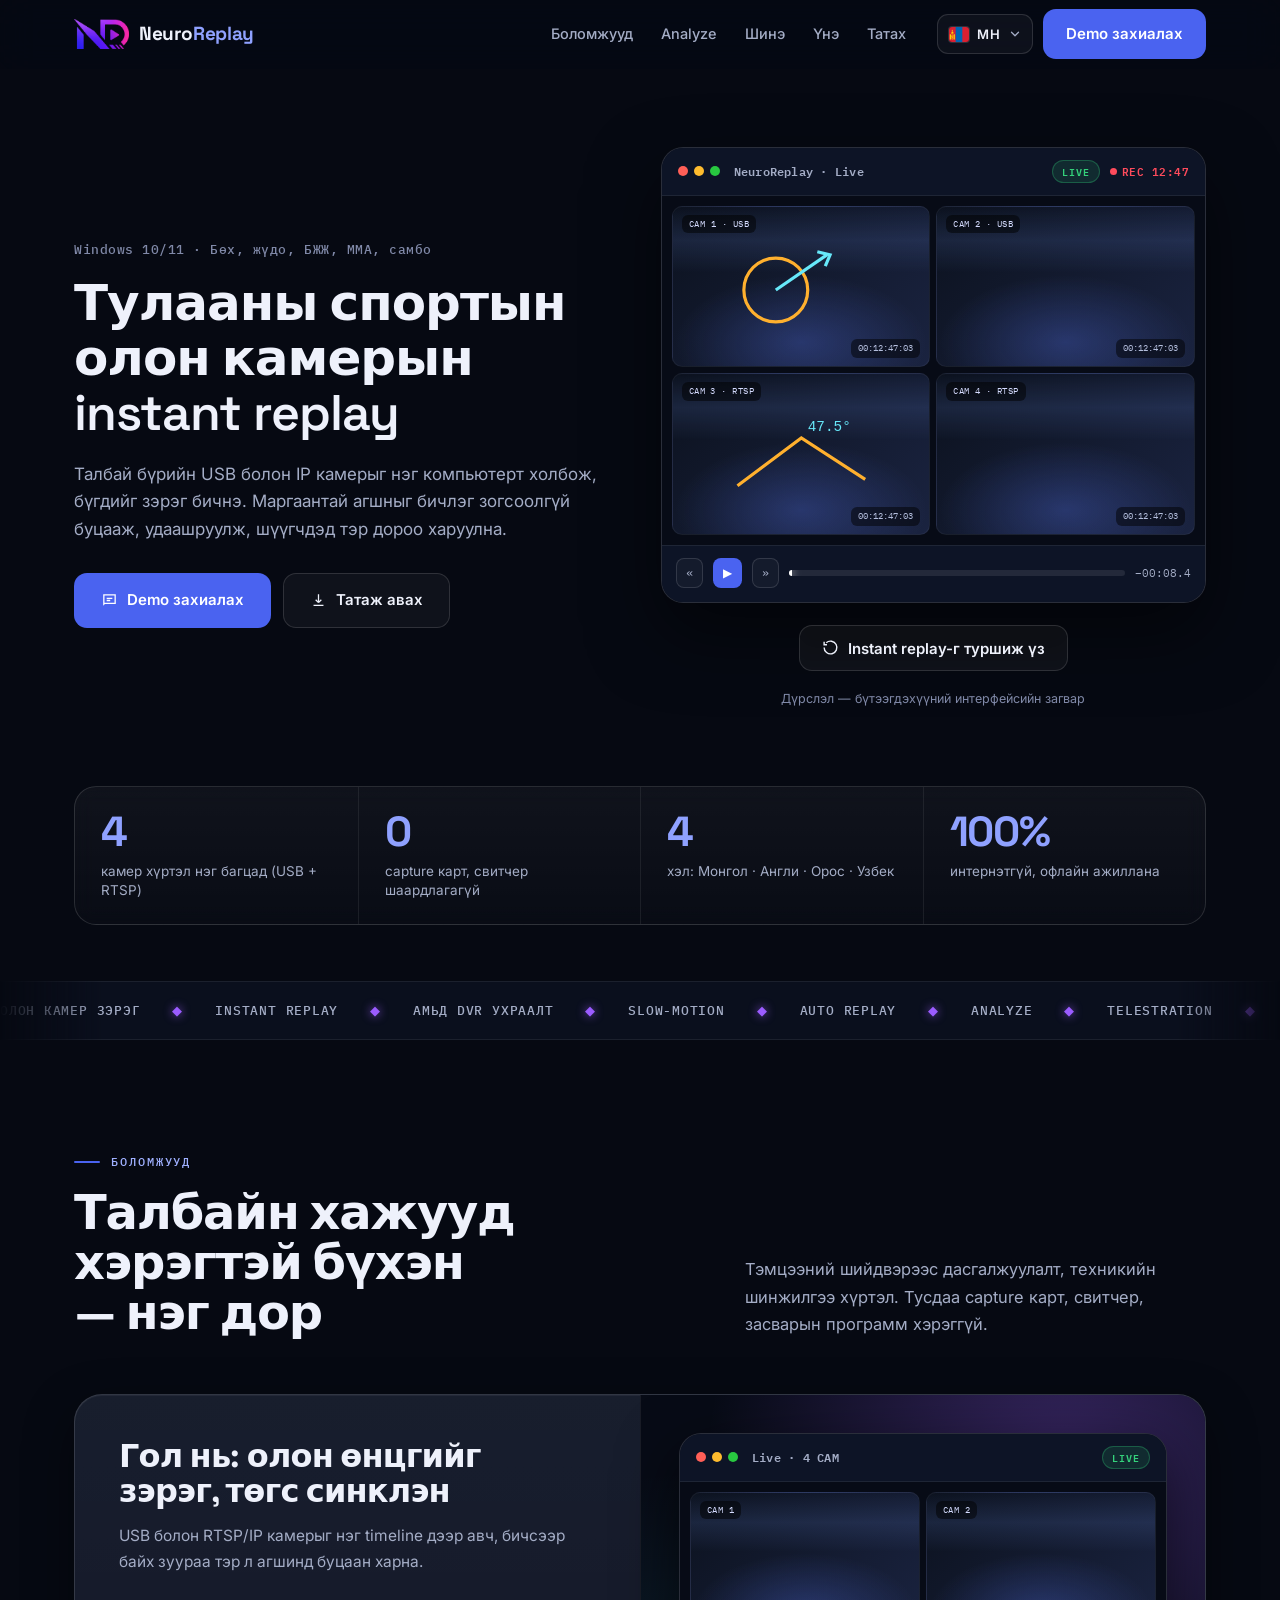
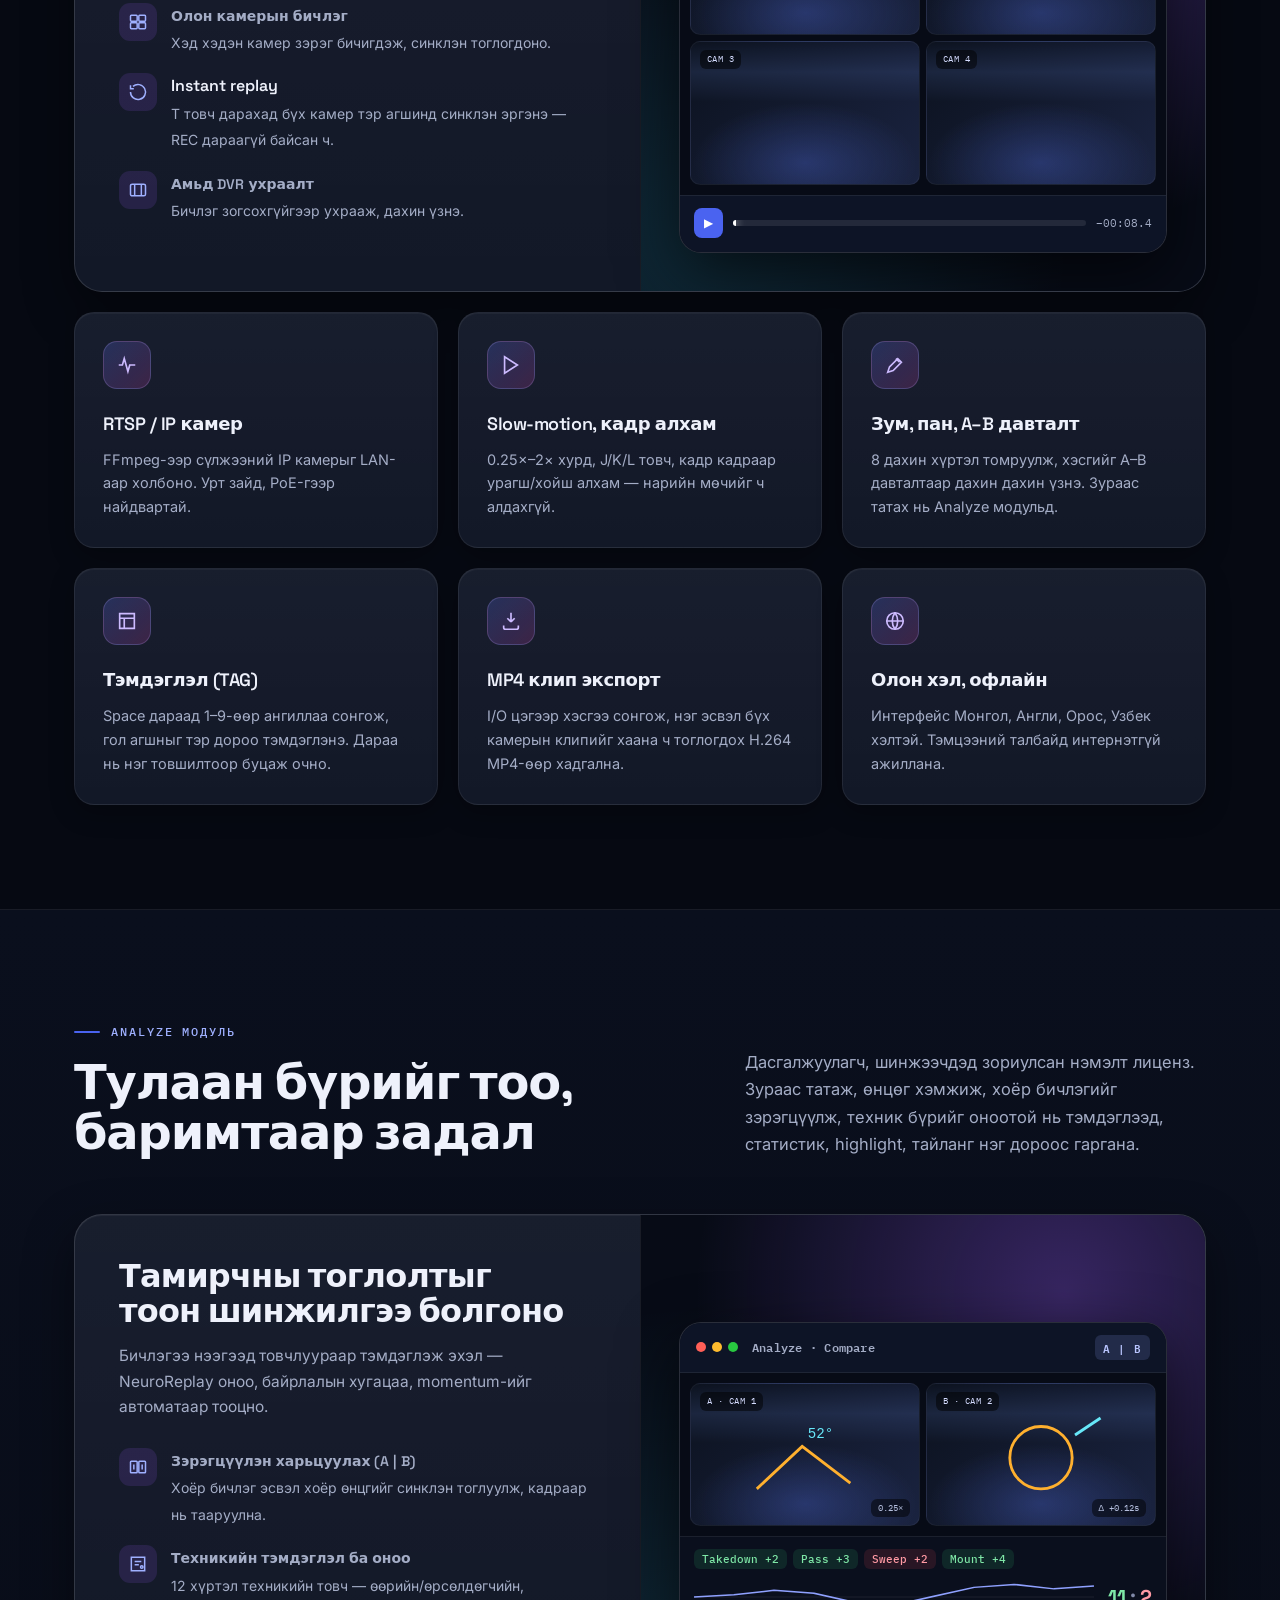
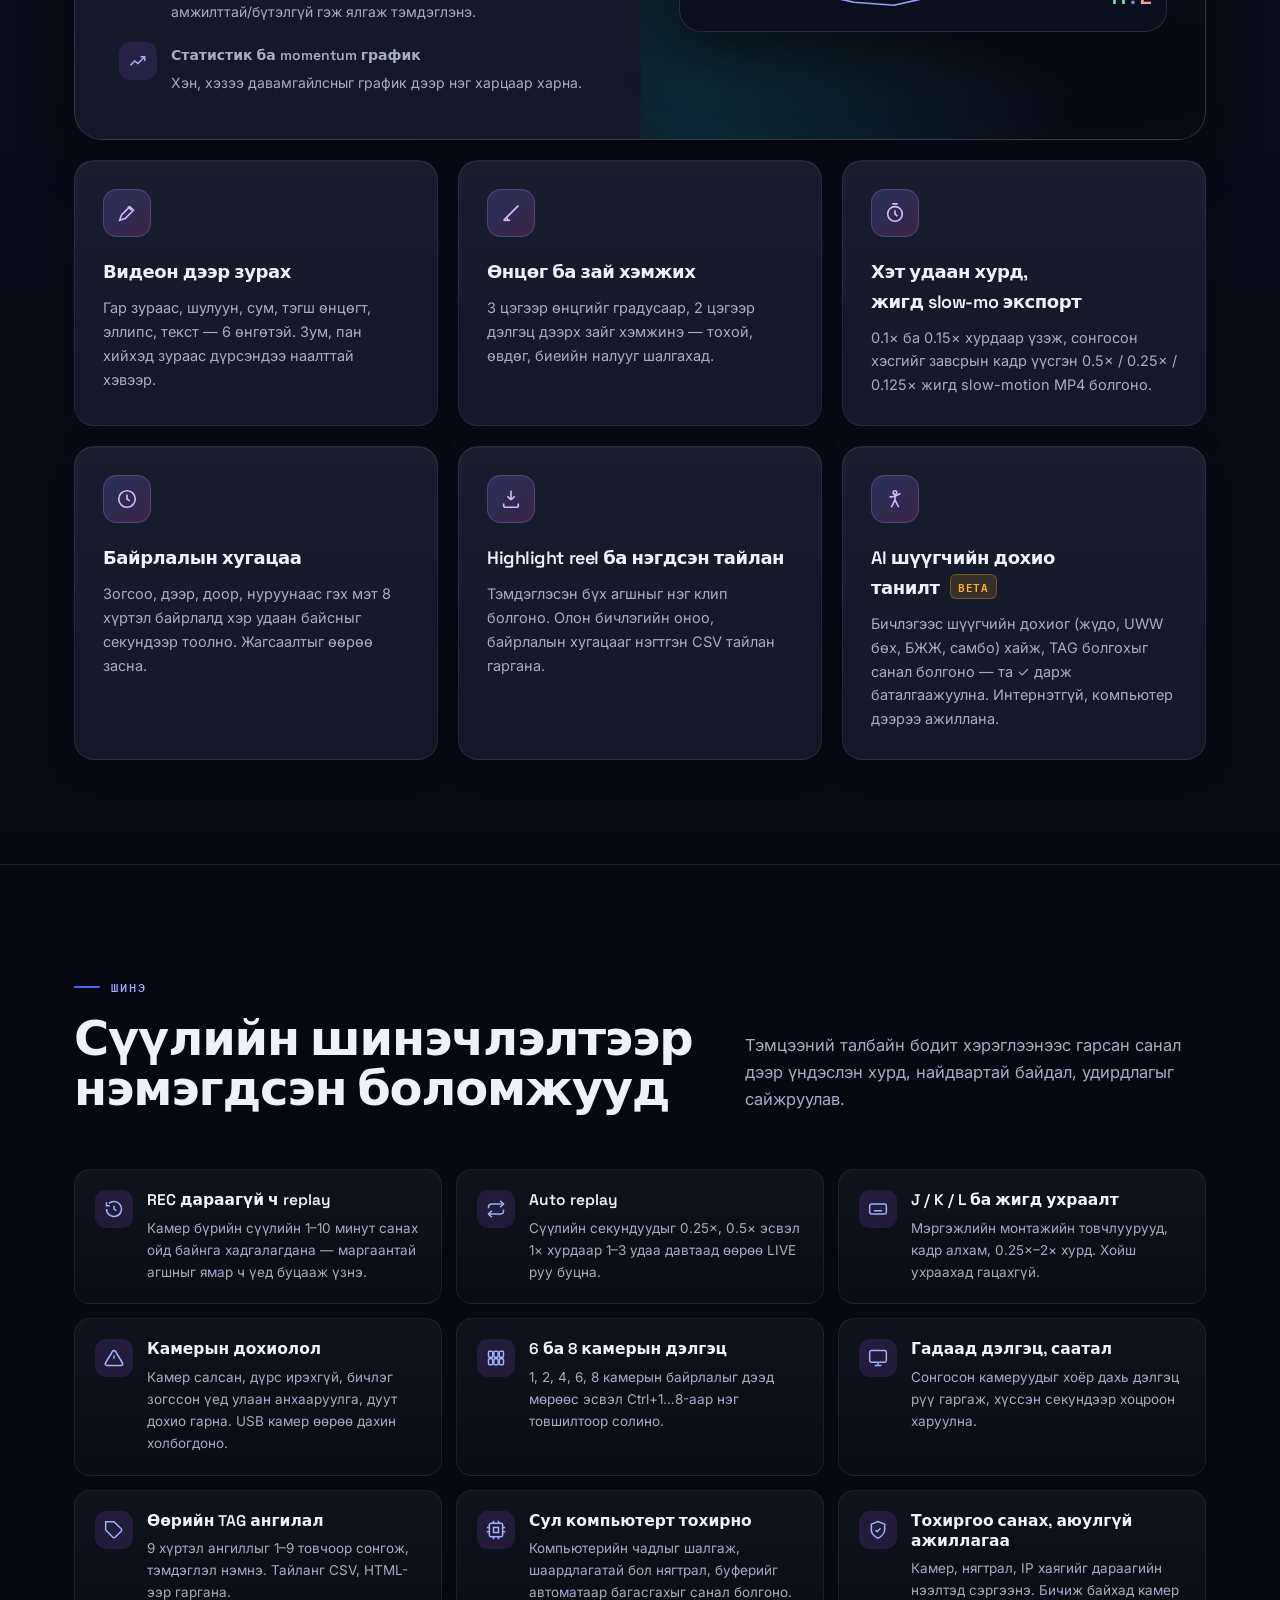
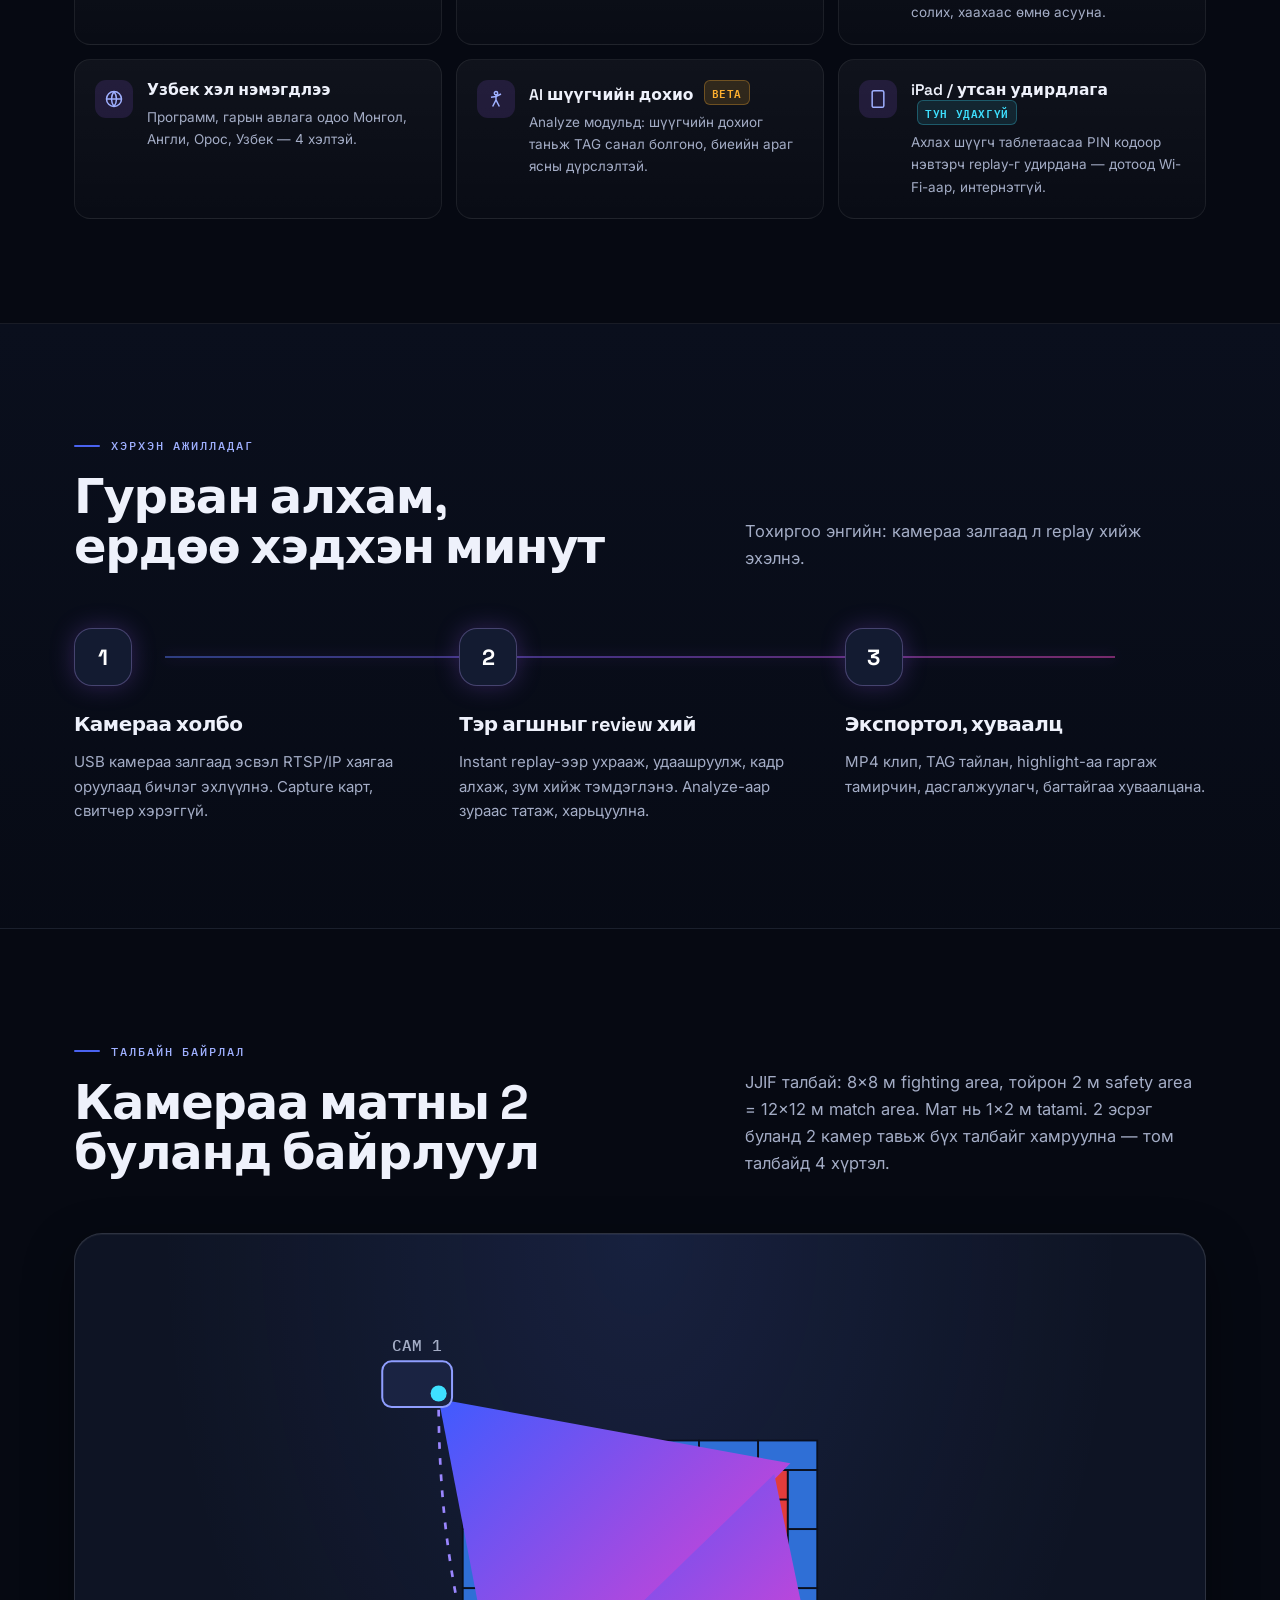
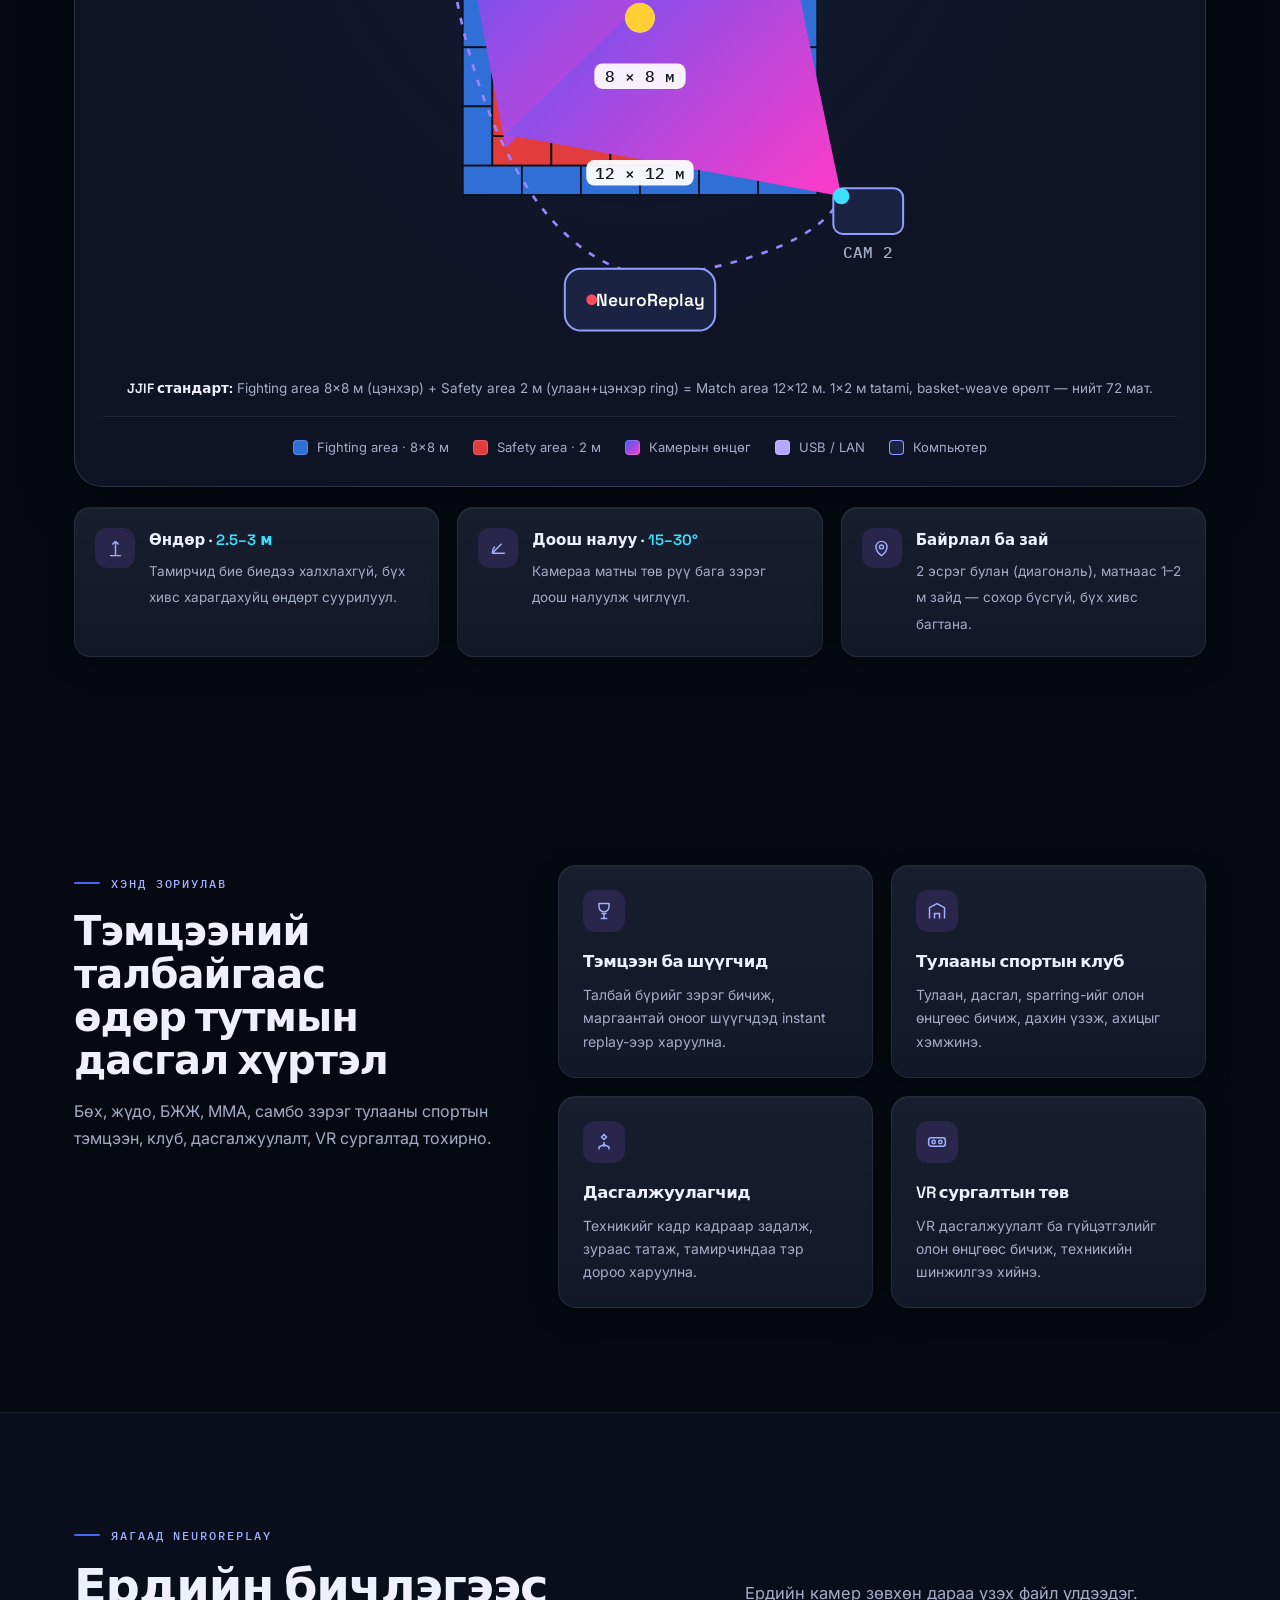
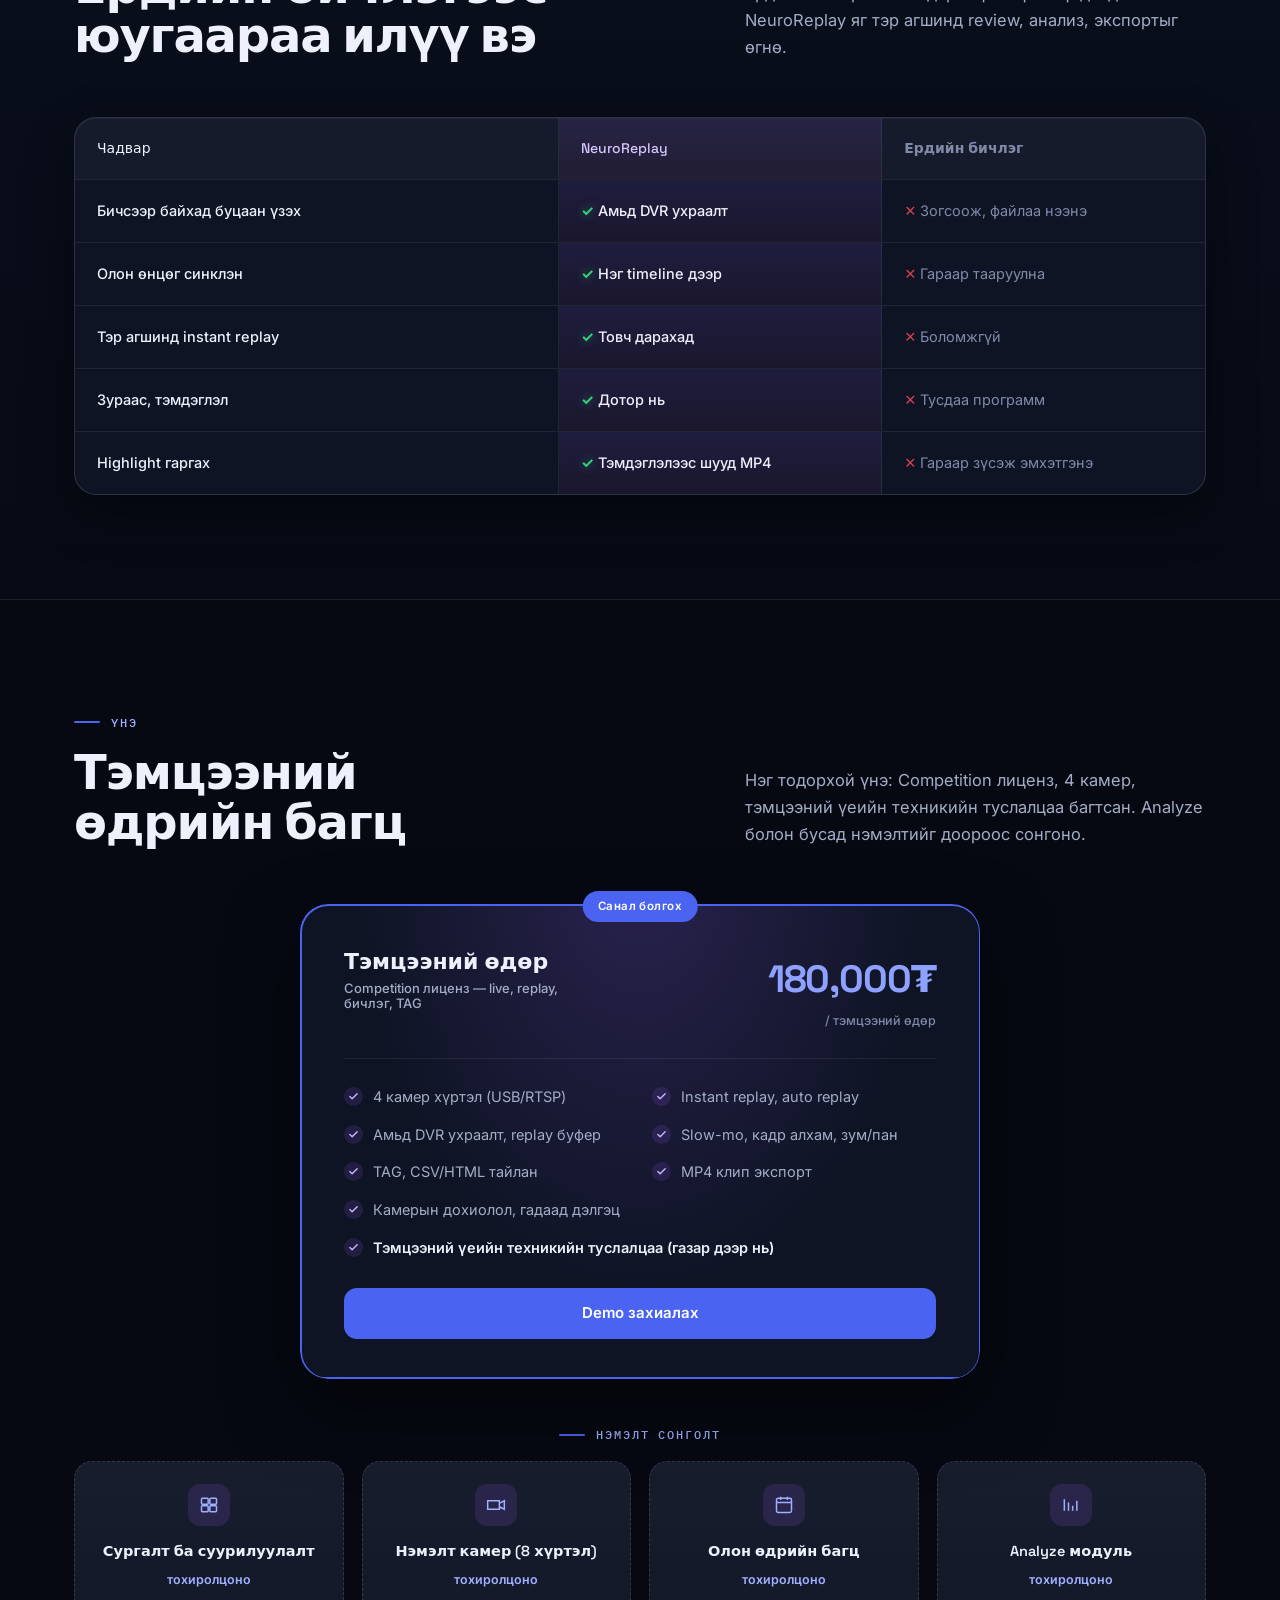
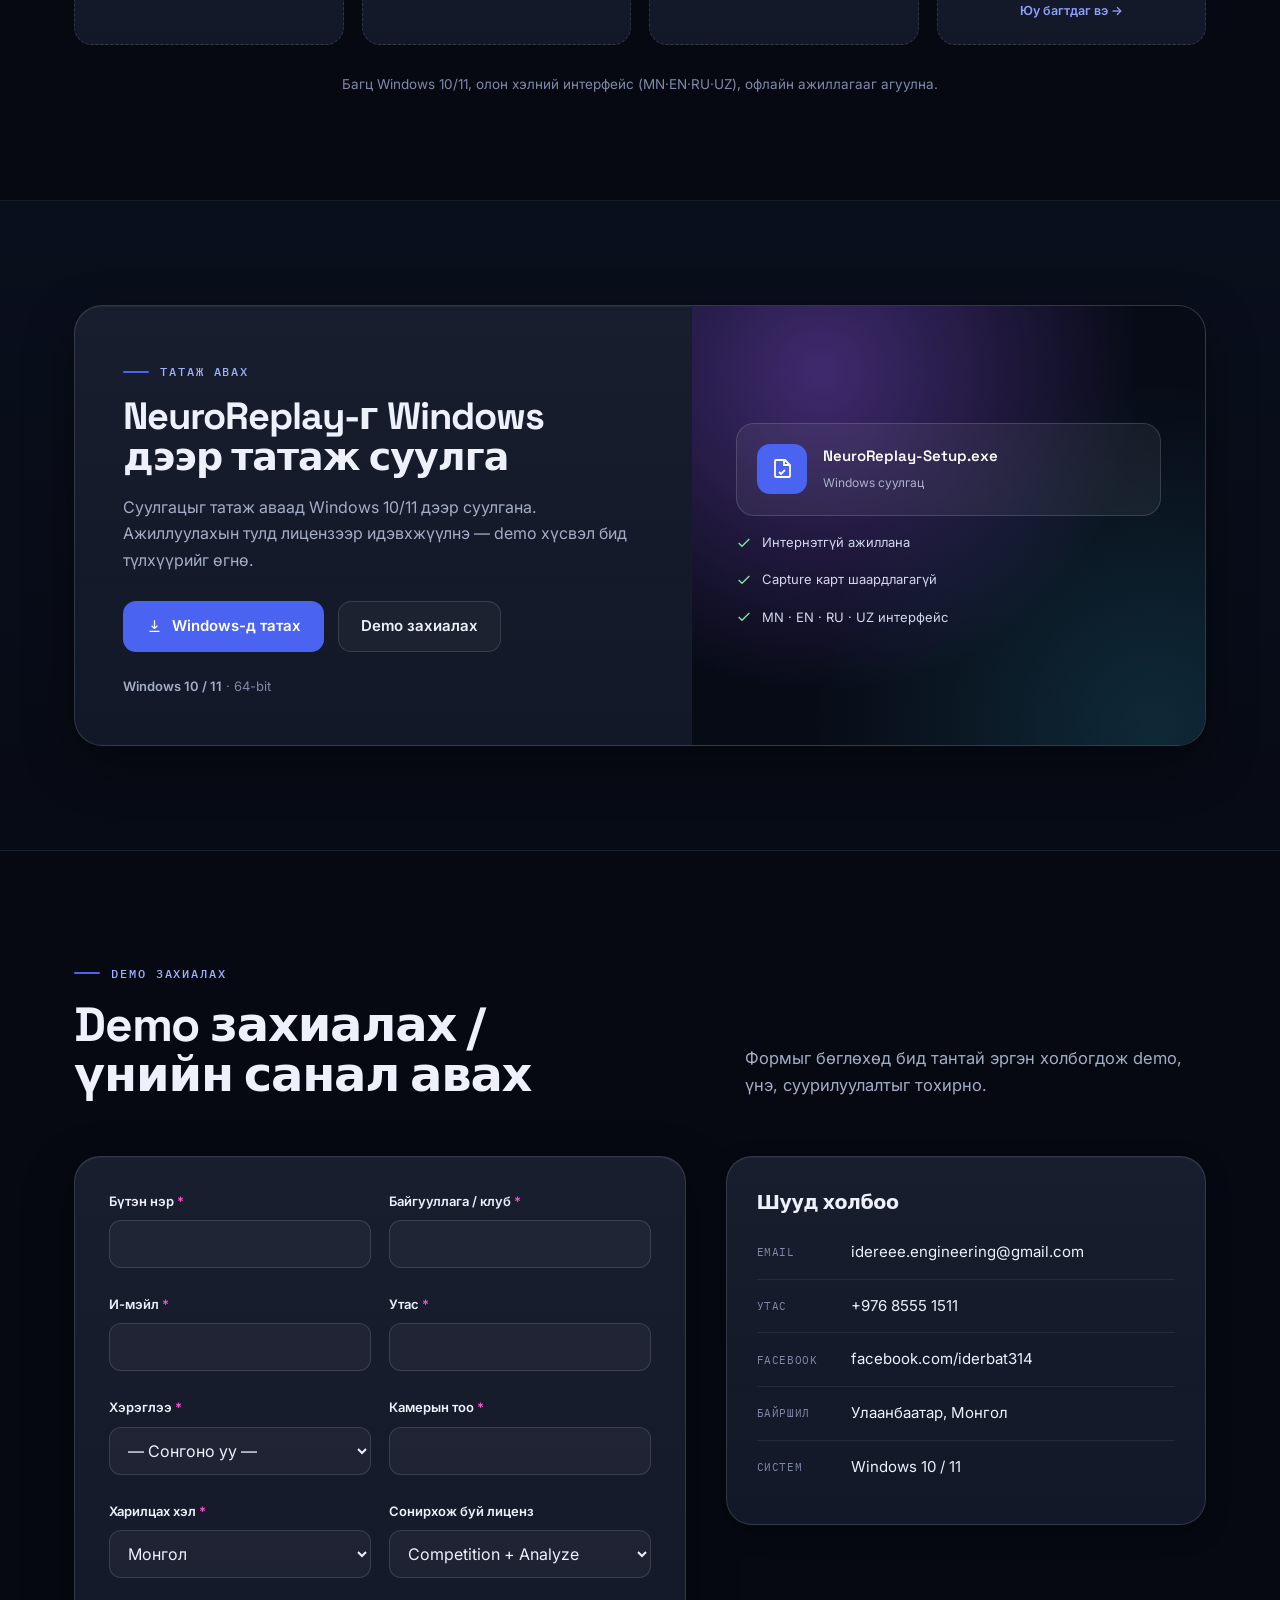
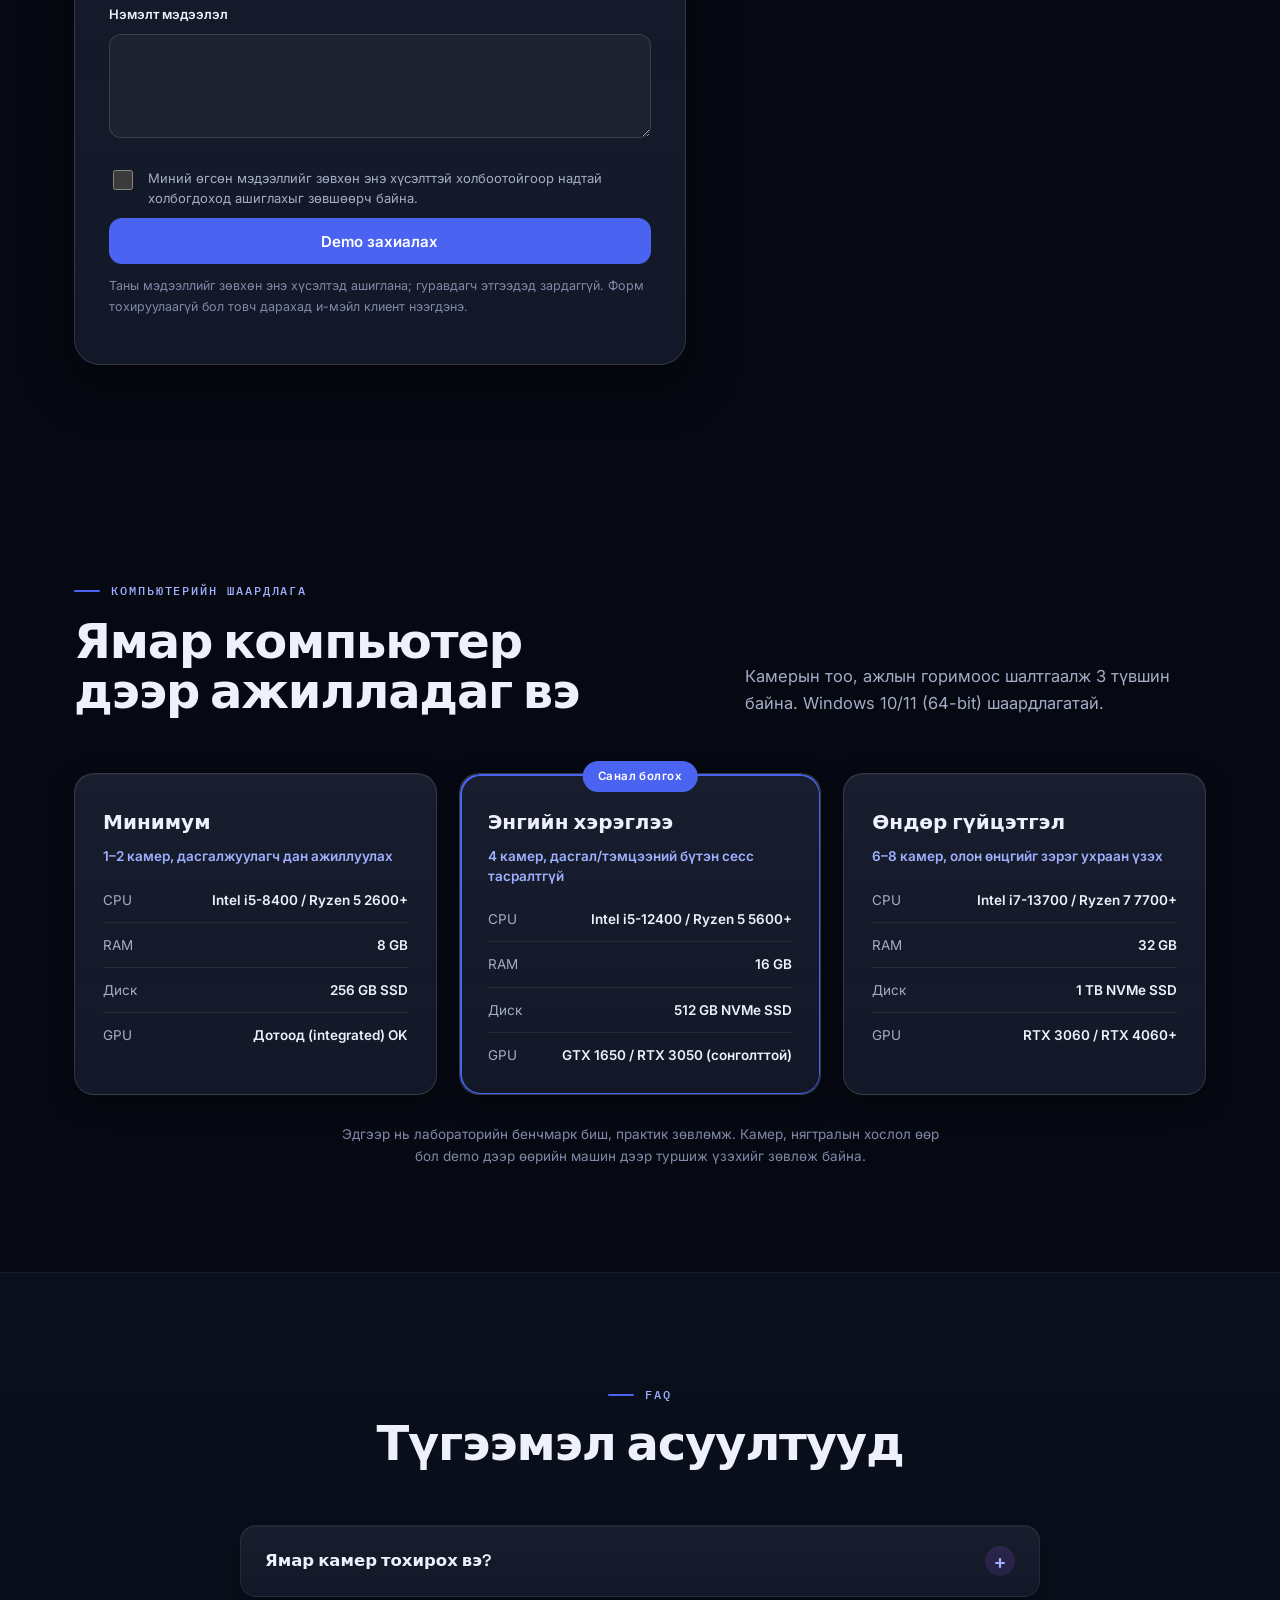
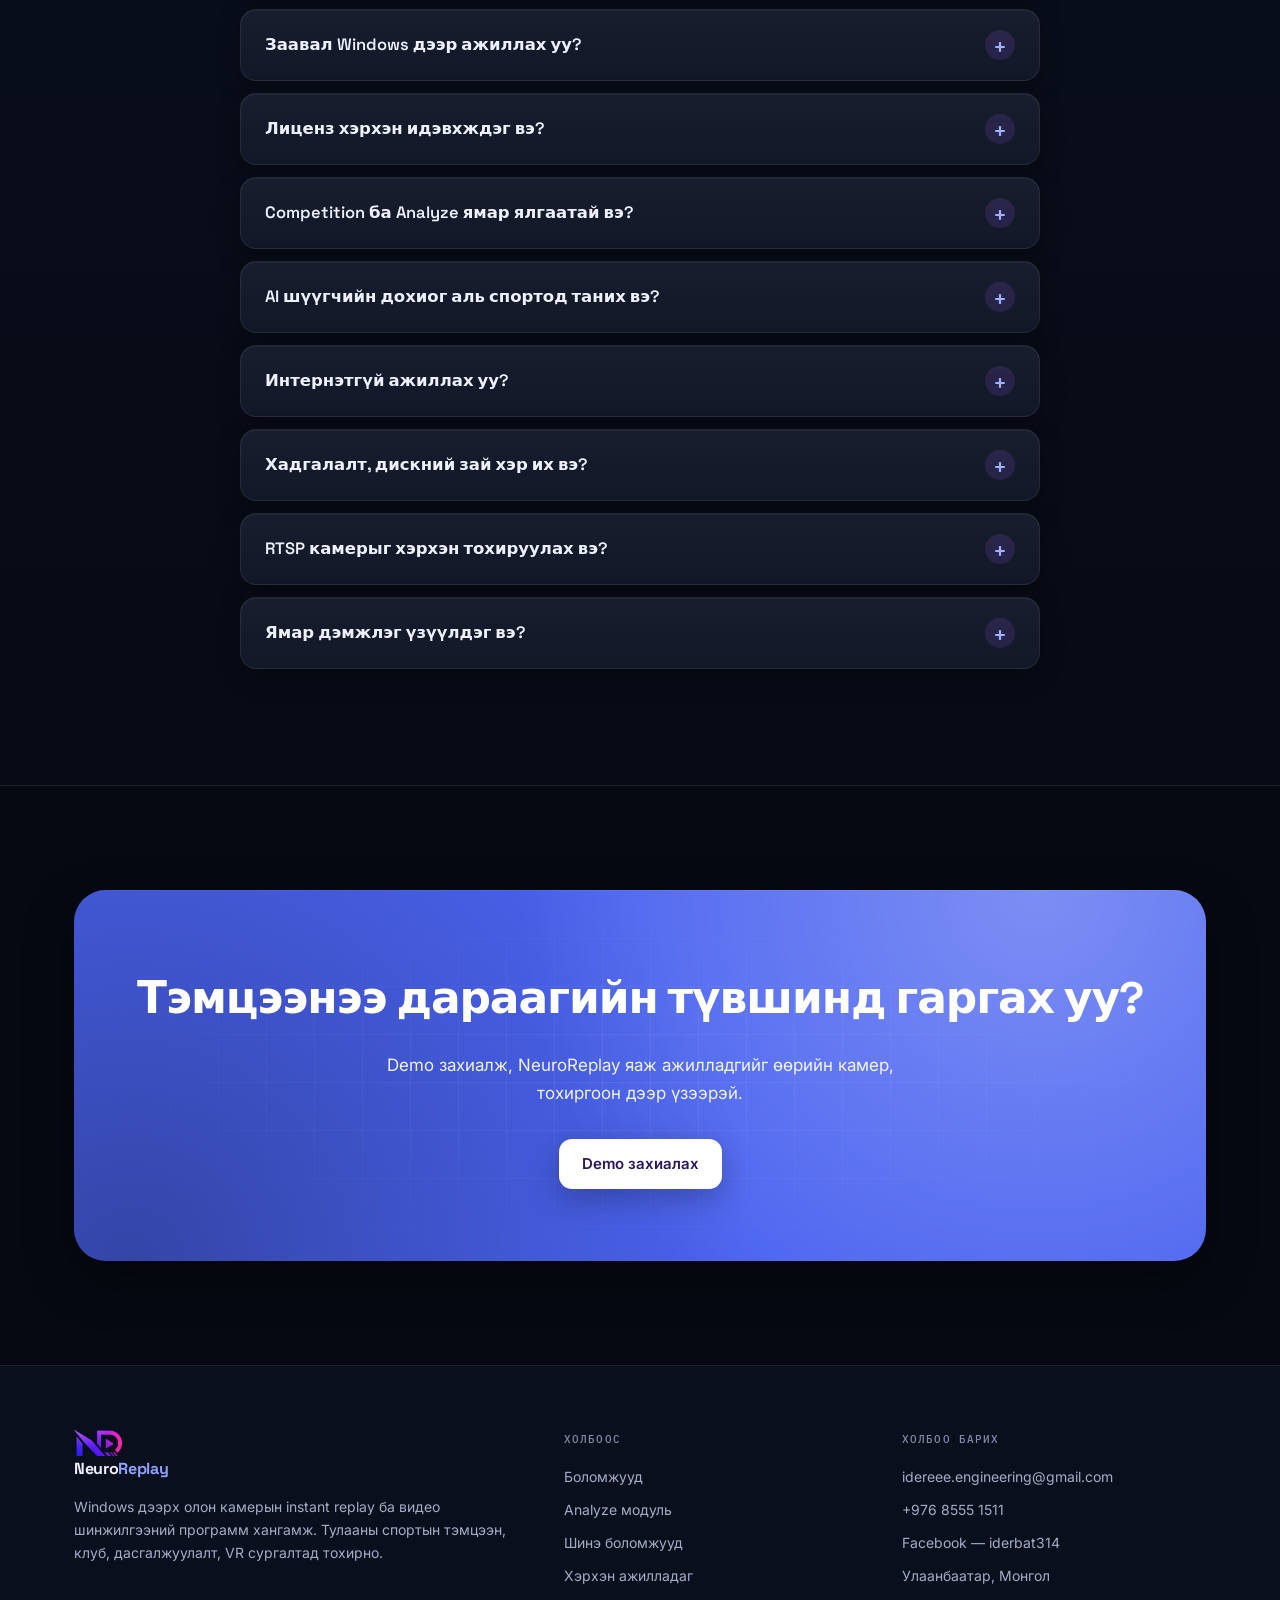
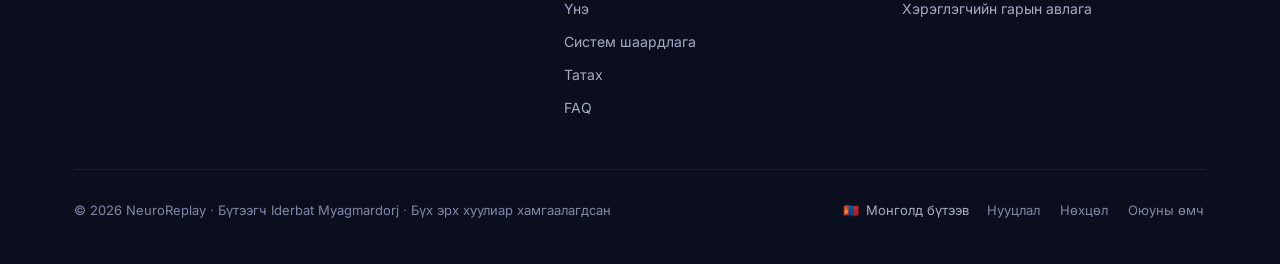
==== commit 8b2a8469: "fixed vibe coding" ====
--- a/index.html
+++ b/index.html
@@ -130,14 +130,11 @@
   <div class="hero__bg" aria-hidden="true"></div>
   <div class="wrap hero__grid">
     <div class="hero__intro">
-      <span class="announce"><b><span class="dot"></span>Windows 10/11</b> <span data-mn>Тулааны спортод зориулав</span><span data-en>Built for combat sports</span></span>
-      <h1>
-        <span data-mn>Тулаан бүрийг <span class="grad">хормын зуур</span> ухраа.</span>
-        <span data-en>Rewind every bout <span class="grad">in an instant.</span></span>
-      </h1>
+      <p class="hero__eyebrow">Windows 10/11 · <span data-mn>Бөх, жүдо, БЖЖ, MMA, самбо</span><span data-en>Wrestling, judo, BJJ, MMA, sambo</span></p>
+      <h1><span data-mn>Тулааны спортын олон камерын instant replay</span><span data-en>Multi-camera instant replay for combat sports</span></h1>
       <p class="lead">
-        <span data-mn>NeuroReplay бол бөх, жүдо, БЖЖ, MMA, самбо зэрэг тулааны спортод зориулсан олон камерын instant replay программ хангамж. Талбай бүрийг USB болон RTSP/IP камераар зэрэг бичиж, маргаантай агшныг амьд DVR-ээр шууд ухрааж, удаашруулж, зураас татаж, MP4 экспортолно.</span>
-        <span data-en>NeuroReplay is multi-camera instant replay software for combat sports — wrestling, judo, BJJ, MMA, sambo. Record every mat with USB and RTSP/IP cameras, rewind a disputed moment live, slow it down, telestrate and export MP4.</span>
+        <span data-mn>Талбай бүрийн USB болон IP камерыг нэг компьютерт холбож, бүгдийг зэрэг бичнэ. Маргаантай агшныг бичлэг зогсоолгүй буцааж, удаашруулж, шүүгчдэд тэр дороо харуулна.</span>
+        <span data-en>Connect the USB and IP cameras around each mat to one PC and record them all at once. Rewind a disputed moment without stopping the recording, slow it down and show it to the officials on the spot.</span>
       </p>
       <div class="hero__cta">
         <a class="btn btn--primary" href="#order">
@@ -149,11 +146,6 @@
           <span data-mn>Татаж авах</span><span data-en>Download</span>
         </a>
       </div>
-      <p class="hero__note">
-        <svg viewBox="0 0 24 24" fill="none" stroke="currentColor" stroke-width="2" aria-hidden="true"><path d="M20 6L9 17l-5-5"/></svg>
-        <span data-mn>Интернэтгүй ажиллана · Монгол, Англи, Орос, Узбек хэл · Capture карт шаардлагагүй</span>
-        <span data-en>Works fully offline · Mongolian, English, Russian, Uzbek · No capture card needed</span>
-      </p>
     </div>
 
     <div class="rig-wrap" id="rigWrap">
--- a/styles.css
+++ b/styles.css
@@ -128,15 +128,11 @@
 .hero::after { width: 600px; height: 600px; top: -160px; right: -200px; background: radial-gradient(circle, rgba(255,79,208,.28), transparent 70%); }
 .hero__grid { position: relative; display: grid; grid-template-columns: 1fr 1.02fr; gap: 52px; align-items: center; }
 @media (max-width: 960px) { .hero__grid { grid-template-columns: 1fr; gap: 52px; } .hero { padding-top: 52px; } }
-.announce { display: inline-flex; align-items: center; gap: 10px; padding: 6px 16px 6px 6px; background: rgba(255,255,255,.04); border: 1px solid var(--line-2); border-radius: 999px; font-size: 13px; color: var(--muted); max-width: 100%; flex-wrap: wrap; backdrop-filter: blur(8px); }
-.announce b { display: inline-flex; align-items: center; gap: 7px; background: var(--brand-soft); color: #d6c6ff; font-weight: 600; font-size: 11.5px; padding: 5px 11px; border-radius: 999px; letter-spacing: .03em; }
-.announce .dot { width: 7px; height: 7px; border-radius: 50%; background: var(--live); box-shadow: 0 0 0 3px rgba(52,210,123,.2), 0 0 10px var(--live); }
-.hero h1 { font-size: clamp(40px, 6vw, 74px); font-weight: 700; line-height: .98; margin: 24px 0 0; letter-spacing: -.035em; }
-.hero p.lead { color: var(--muted); font-size: clamp(16px, 2vw, 19px); margin: 24px 0 0; max-width: 33em; }
-.hero__cta { display: flex; gap: 12px; margin-top: 34px; flex-wrap: wrap; }
+.hero__eyebrow { margin: 0; font: 500 13px var(--mono); letter-spacing: .04em; color: var(--faint); }
+.hero h1 { font-size: clamp(32px, 4vw, 50px); font-weight: 600; line-height: 1.1; margin: 18px 0 0; letter-spacing: -.02em; max-width: 14em; }
+.hero p.lead { color: var(--muted); font-size: 17px; line-height: 1.6; margin: 20px 0 0; max-width: 32em; }
+.hero__cta { display: flex; gap: 12px; margin-top: 30px; flex-wrap: wrap; }
 .hero__cta .btn { padding: 14px 26px; }
-.hero__note { margin-top: 20px; font-size: 13.5px; color: var(--faint); display: flex; align-items: center; gap: 8px; flex-wrap: wrap; }
-.hero__note svg { width: 15px; height: 15px; color: var(--live); flex: none; }
 .hero__intro > * { opacity: 0; transform: translateY(16px); animation: rise .65s cubic-bezier(.2,.7,.2,1) forwards; }
 .hero__intro > *:nth-child(1){ animation-delay: .04s; } .hero__intro > *:nth-child(2){ animation-delay: .10s; }
 .hero__intro > *:nth-child(3){ animation-delay: .16s; } .hero__intro > *:nth-child(4){ animation-delay: .22s; }
@@ -630,9 +626,7 @@
 .btn--primary::after { display: none; }
 .btn--ghost:hover { border-color: rgba(255,255,255,.3); background: rgba(255,255,255,.07); transform: none; }
 .kicker::before, .progress, .loader__fill, .dl-file__ico, .lang-switch__opt[aria-selected="true"],
-.pkg__badge, .req__badge, .rig__btn.play, .chip-rec::before, .announce .dot { box-shadow: none; }
+.pkg__badge, .req__badge, .rig__btn.play, .chip-rec::before { box-shadow: none; }
 .req--reco { box-shadow: var(--sh-2); }
 .cta-inner { box-shadow: var(--sh-2); }
-.hero__note { flex-wrap: nowrap; align-items: flex-start; }
-.hero__note svg { margin-top: 3px; }
 .rig-wrap .rig { transform: none; animation: none; }
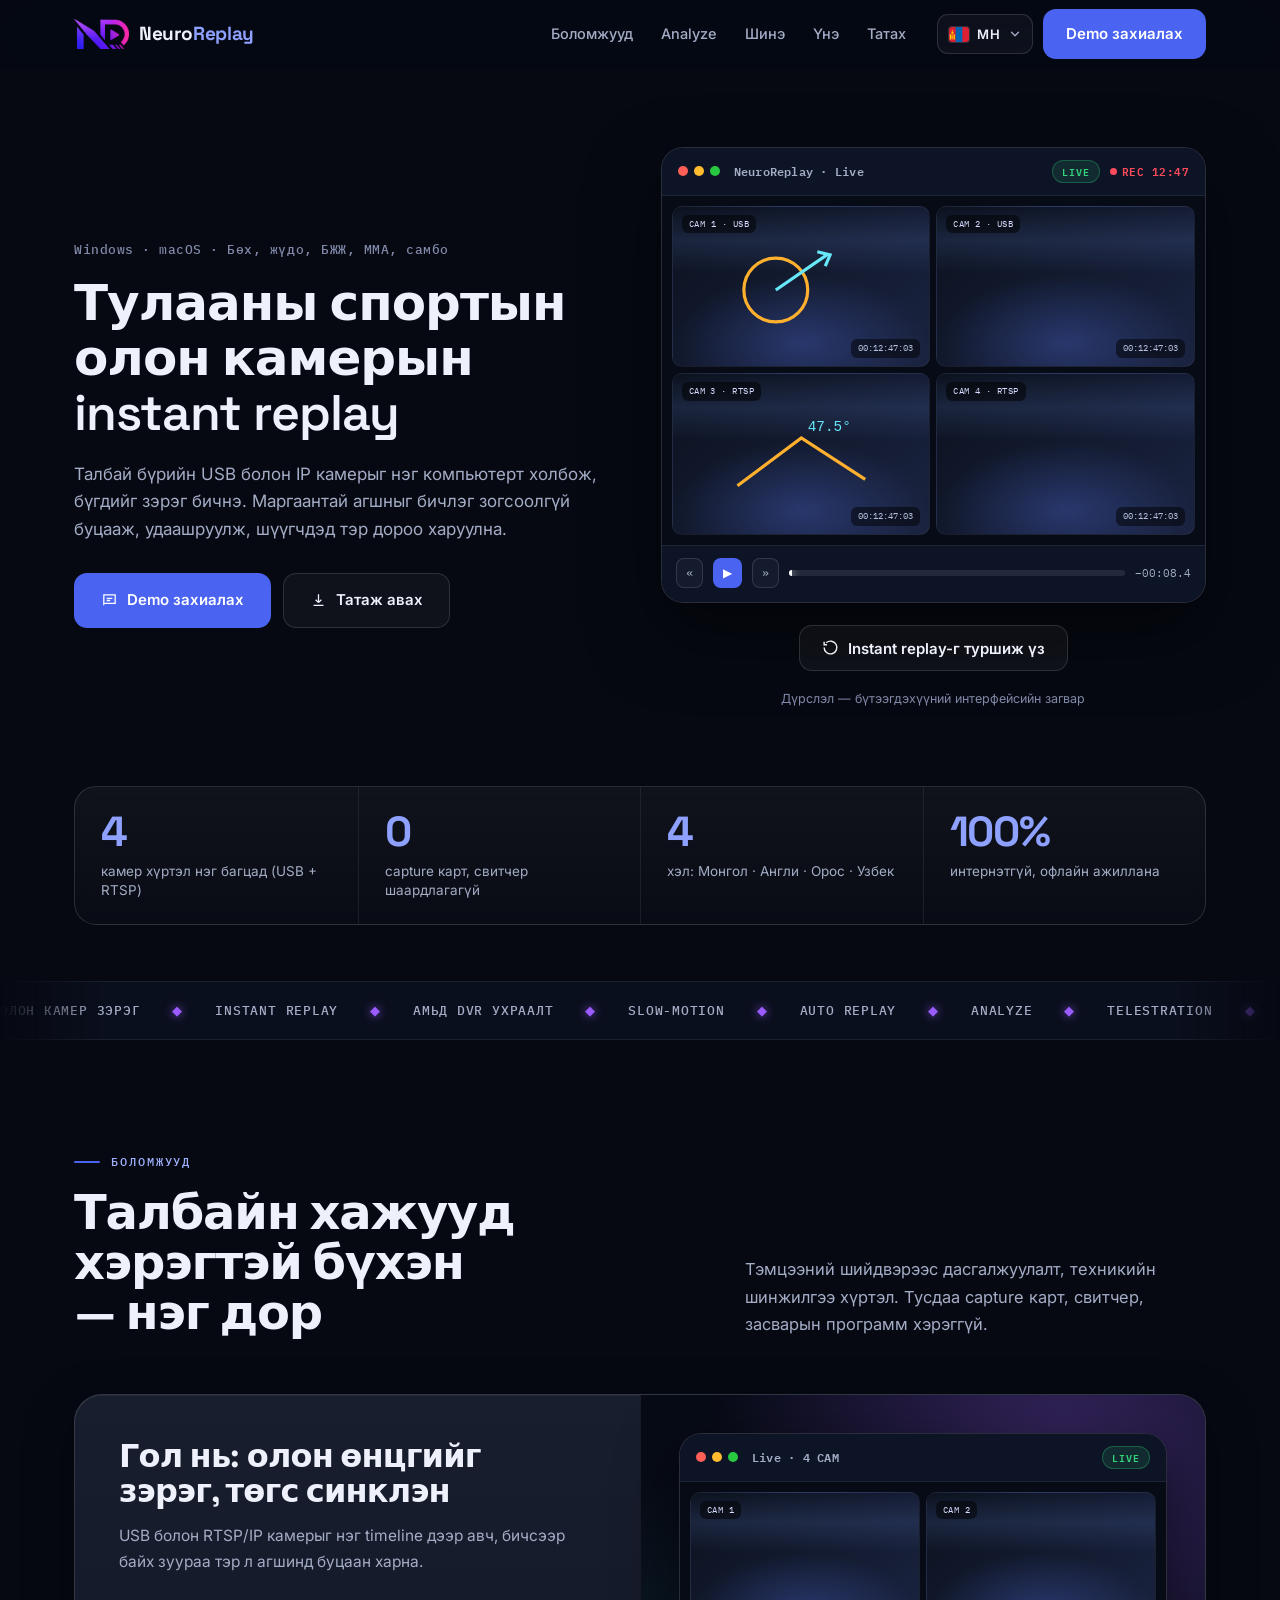
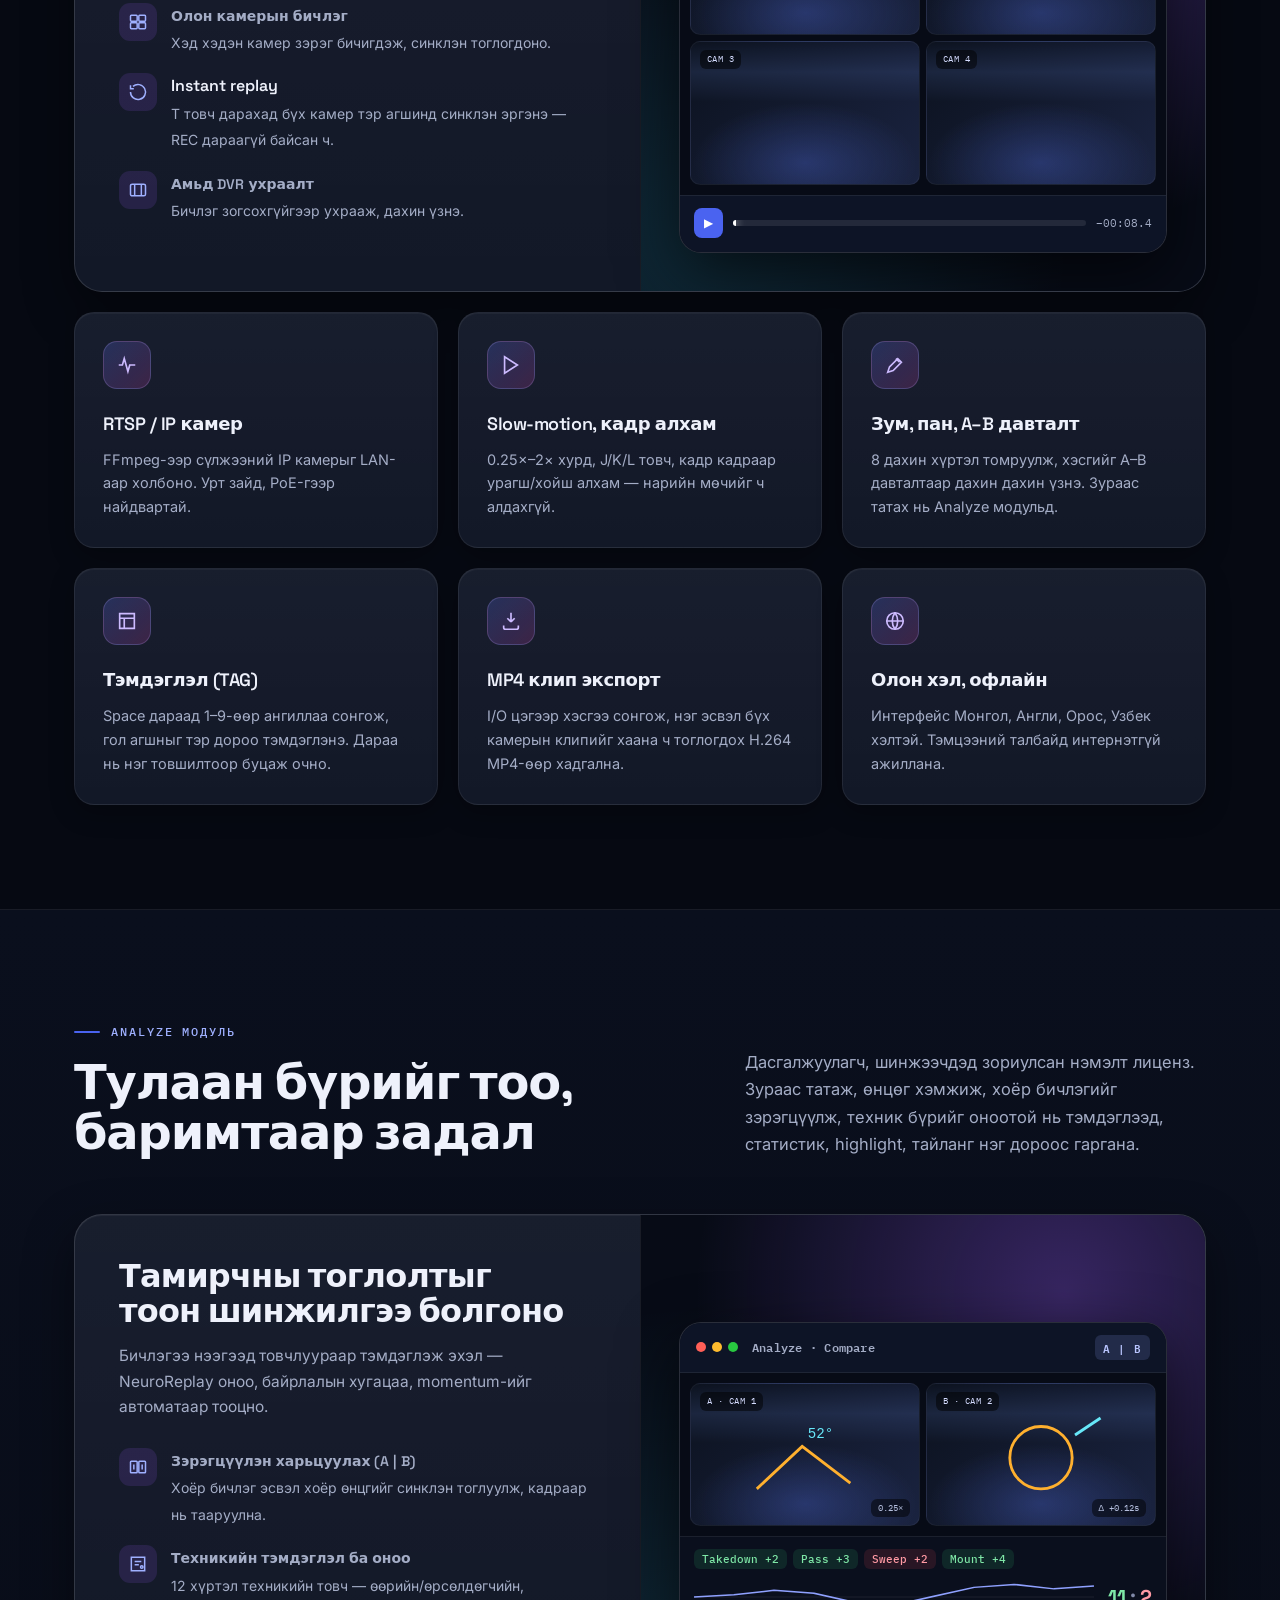
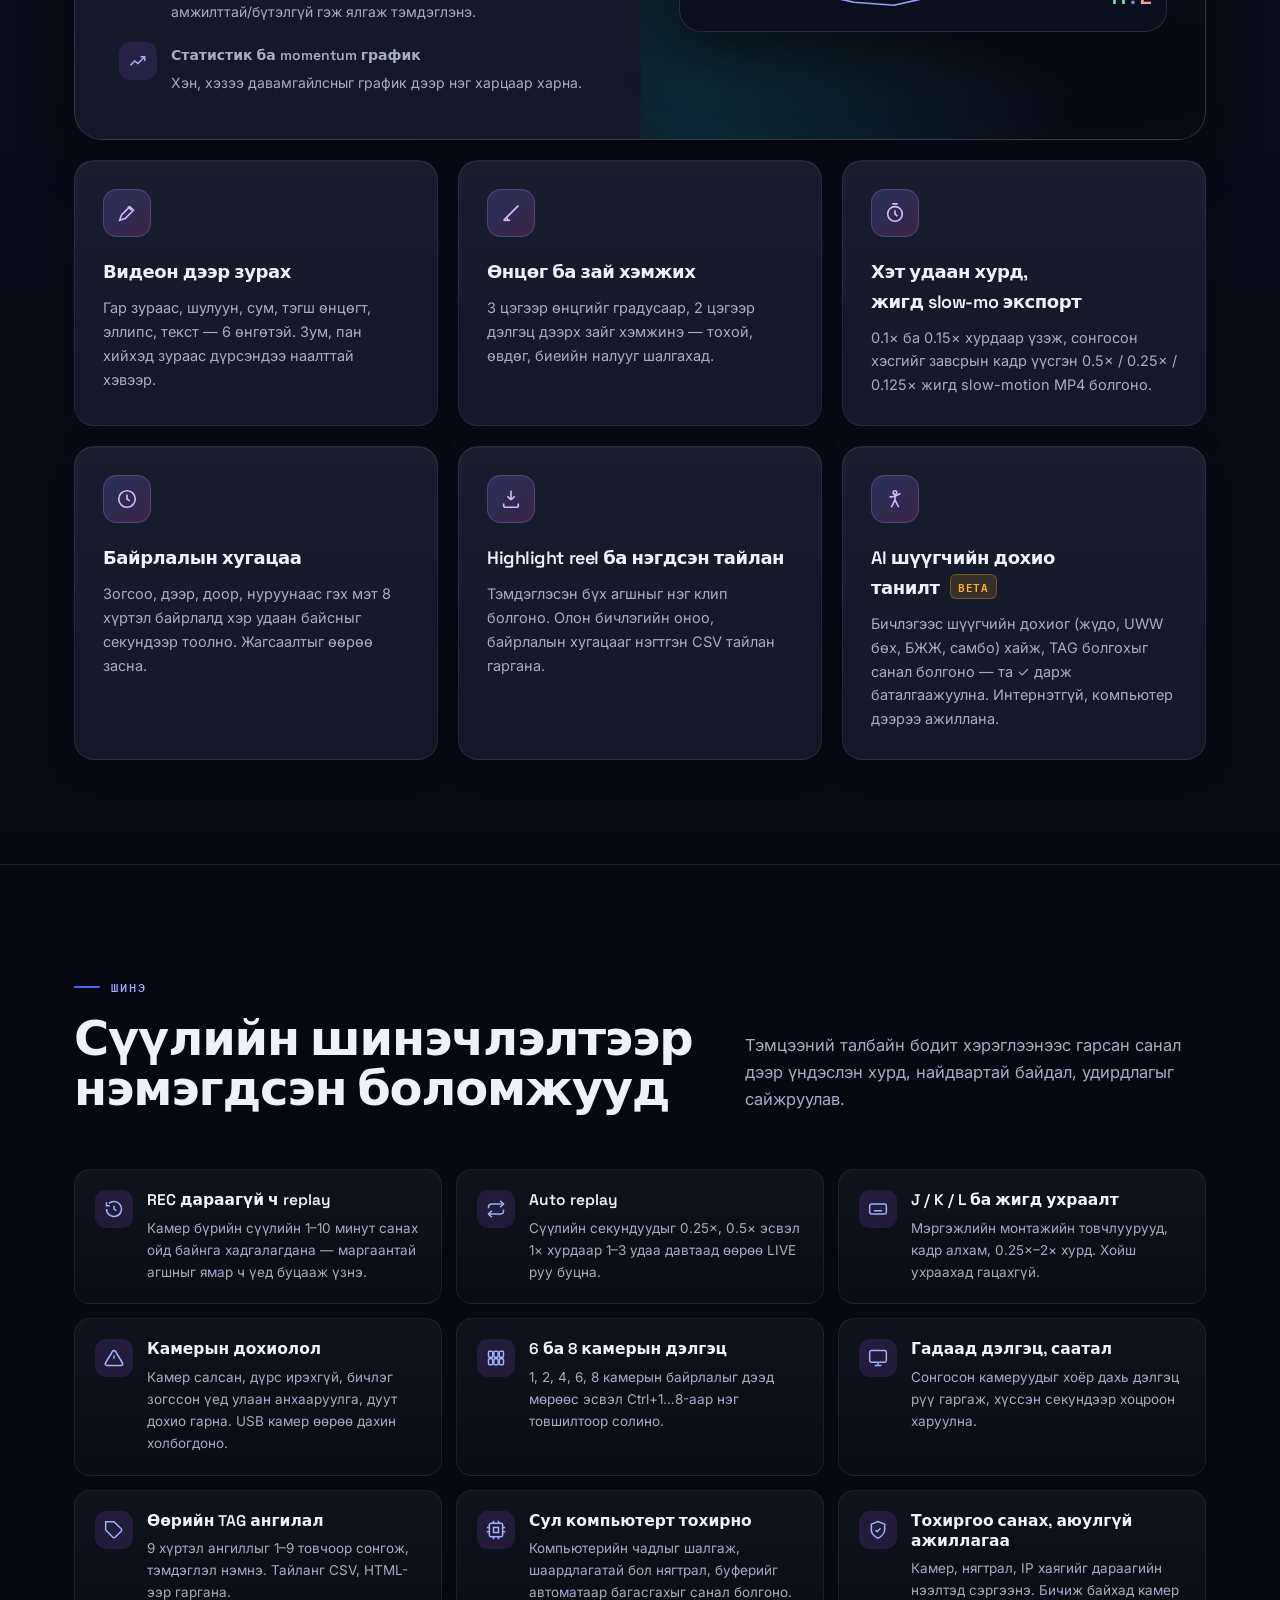
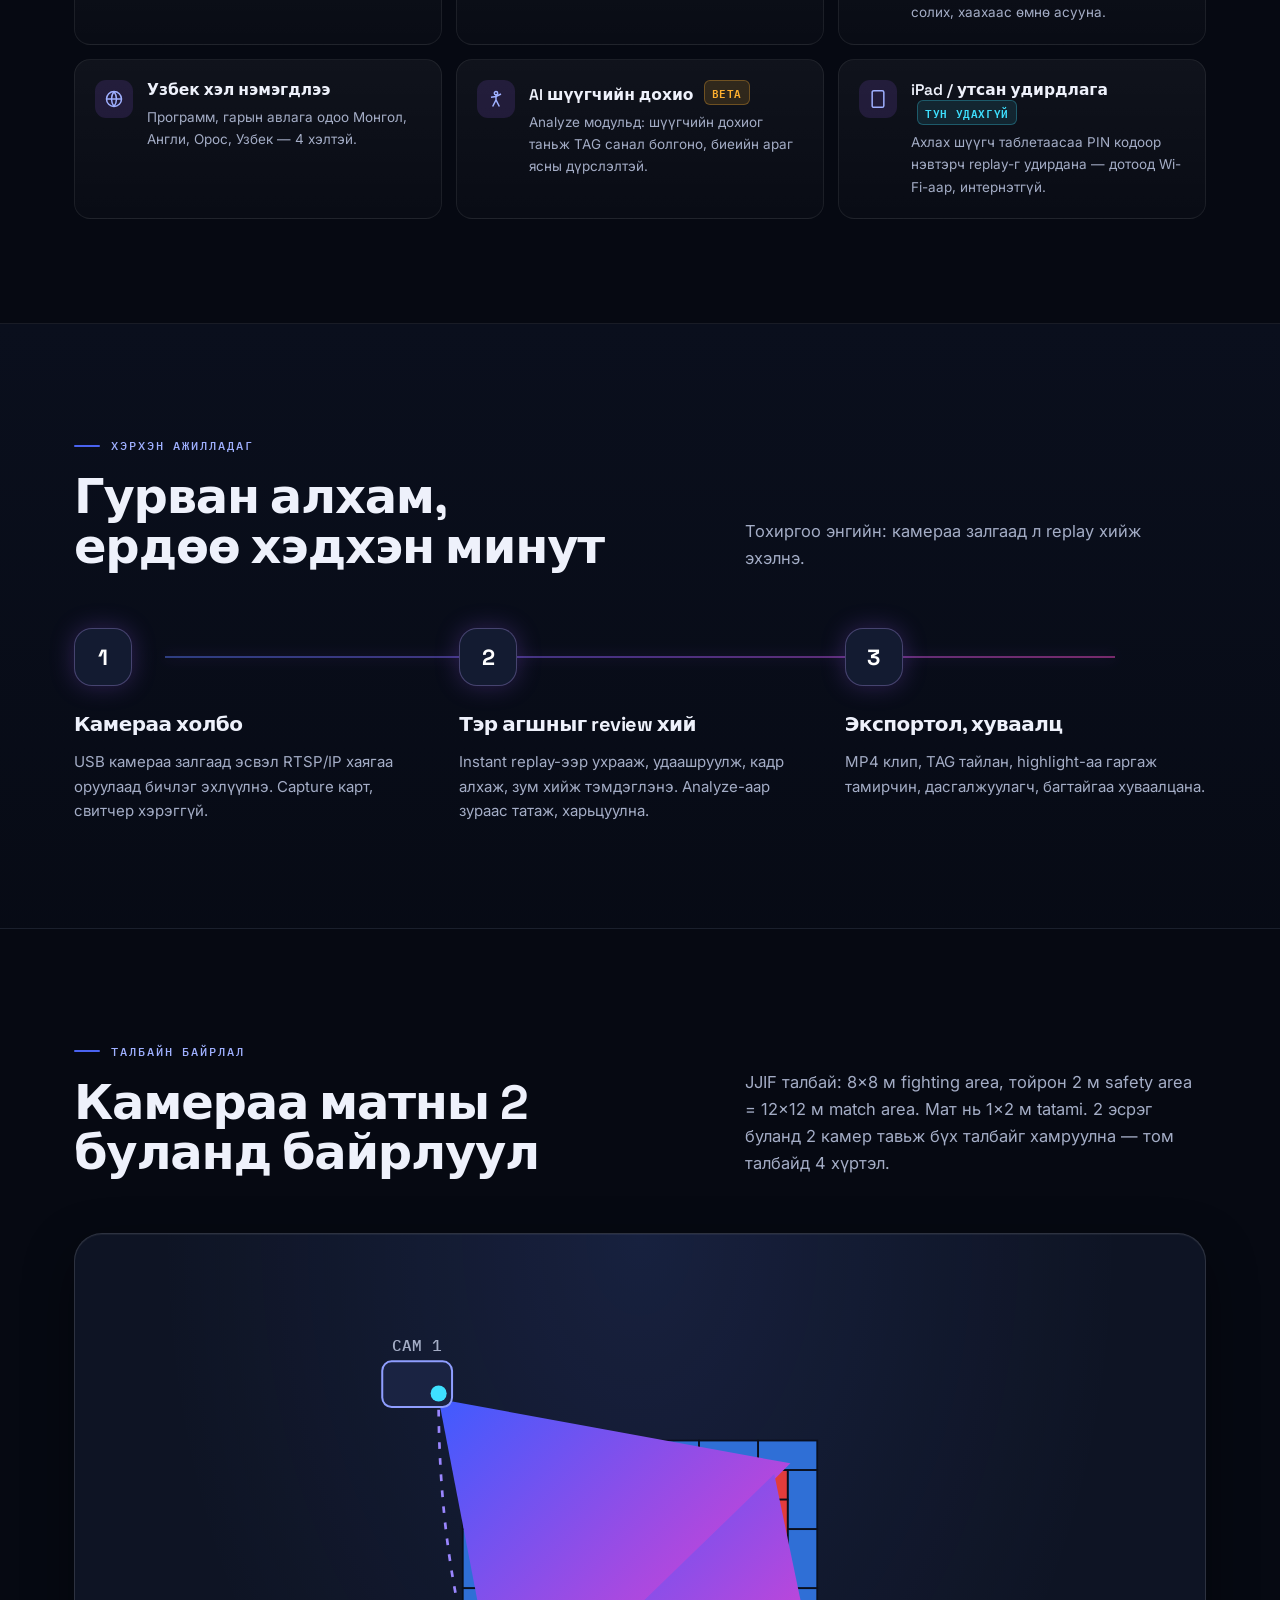
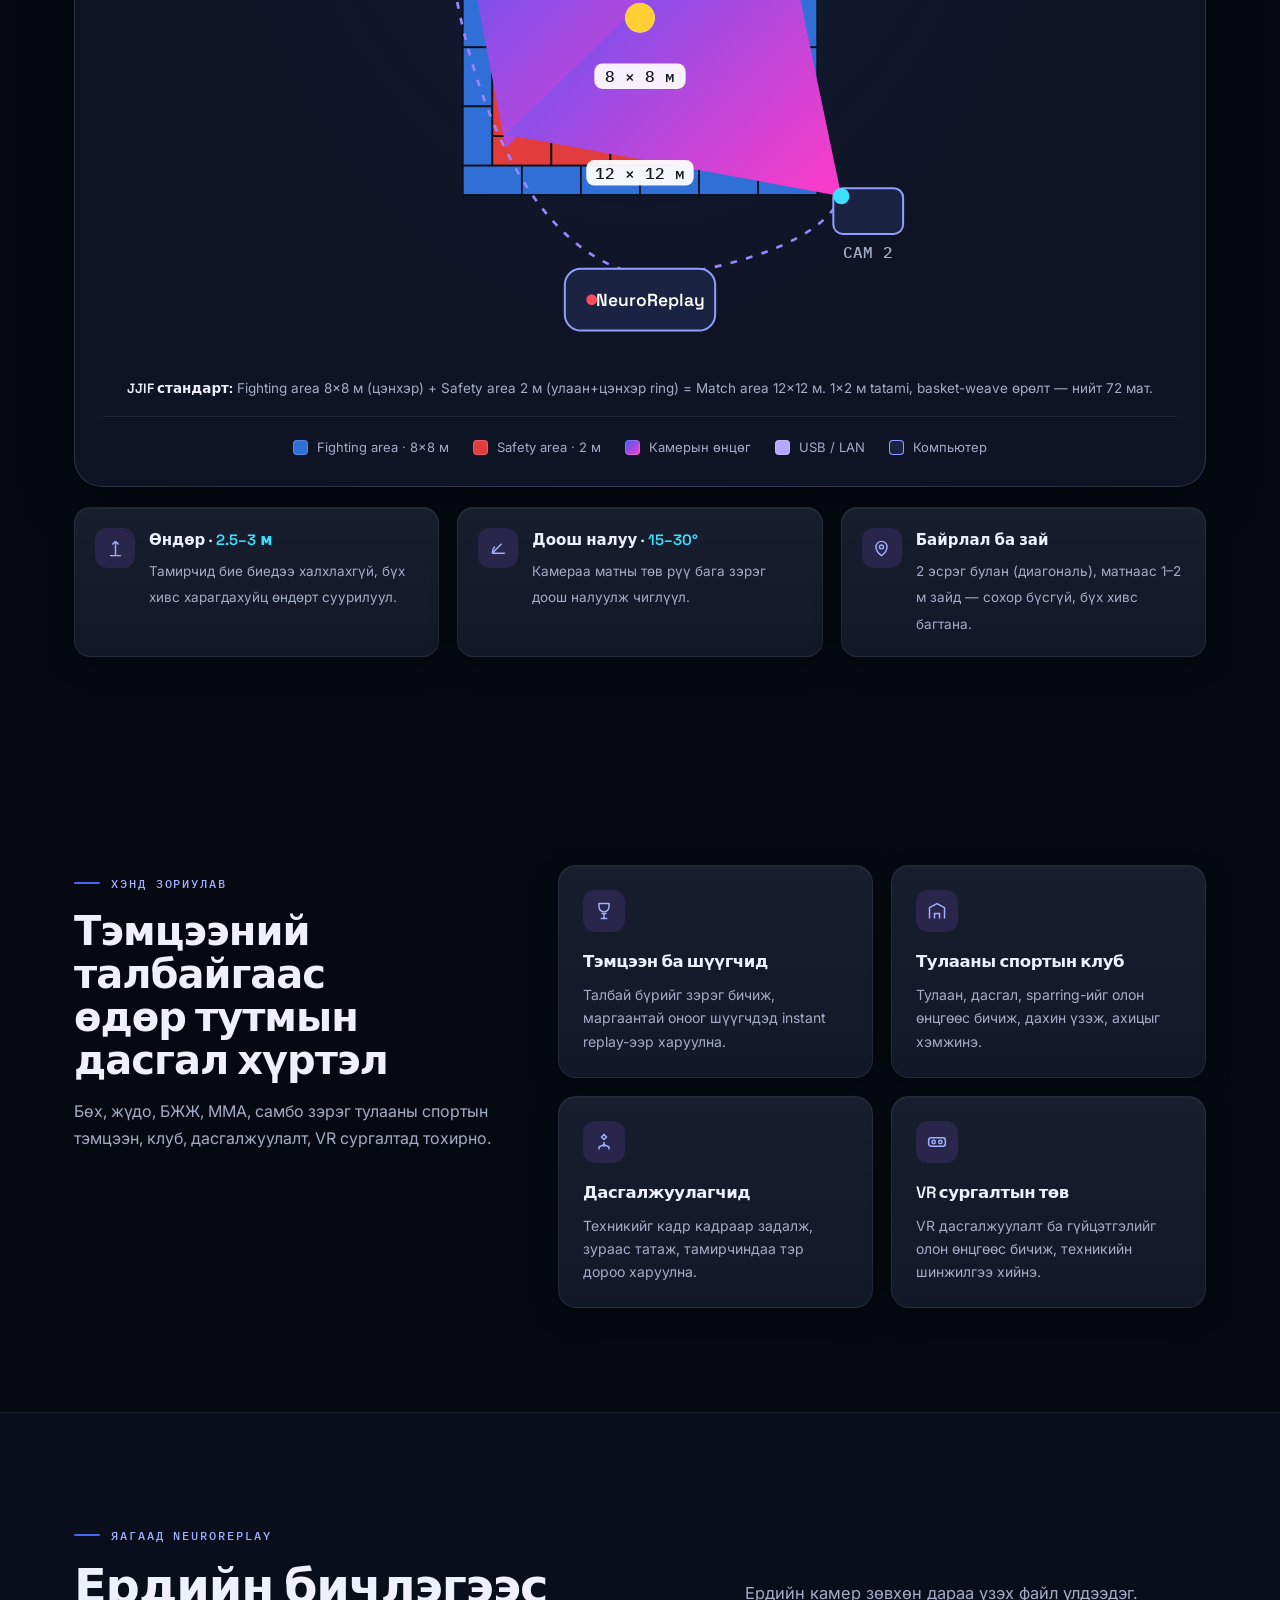
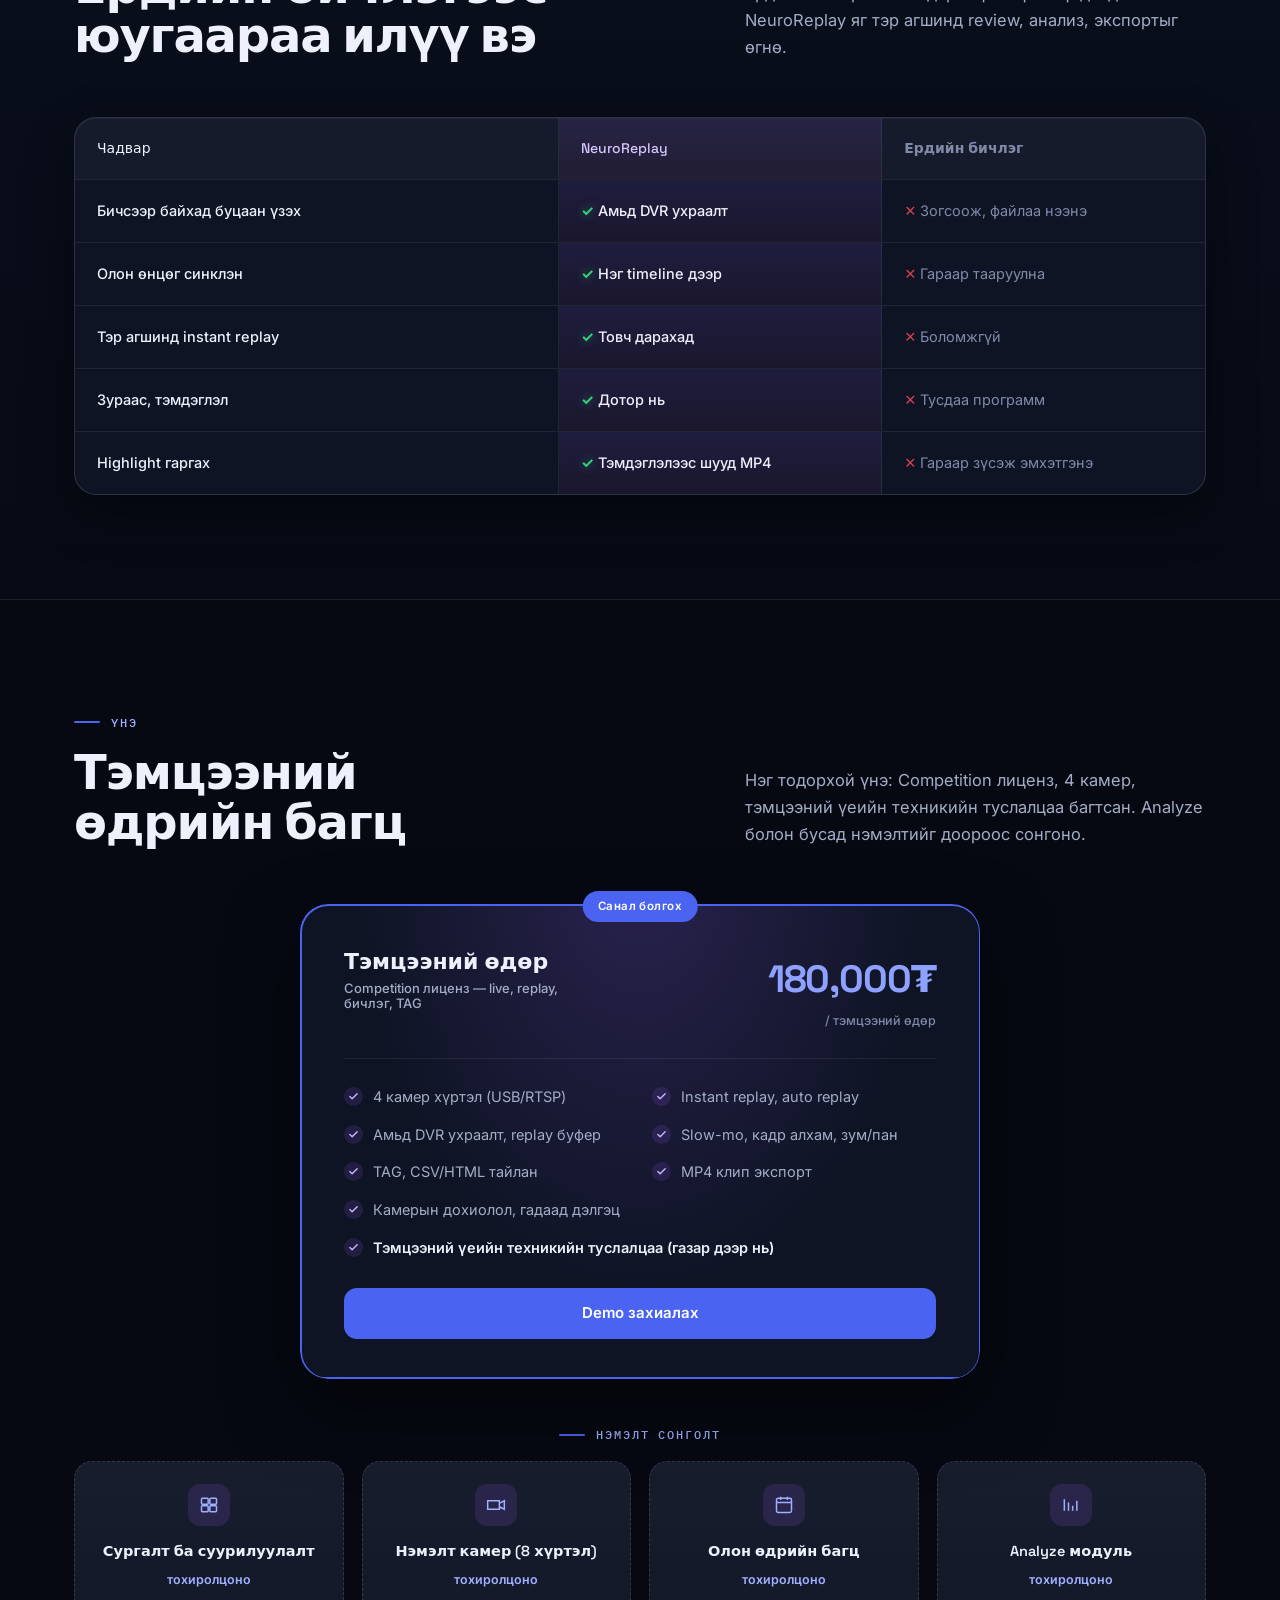
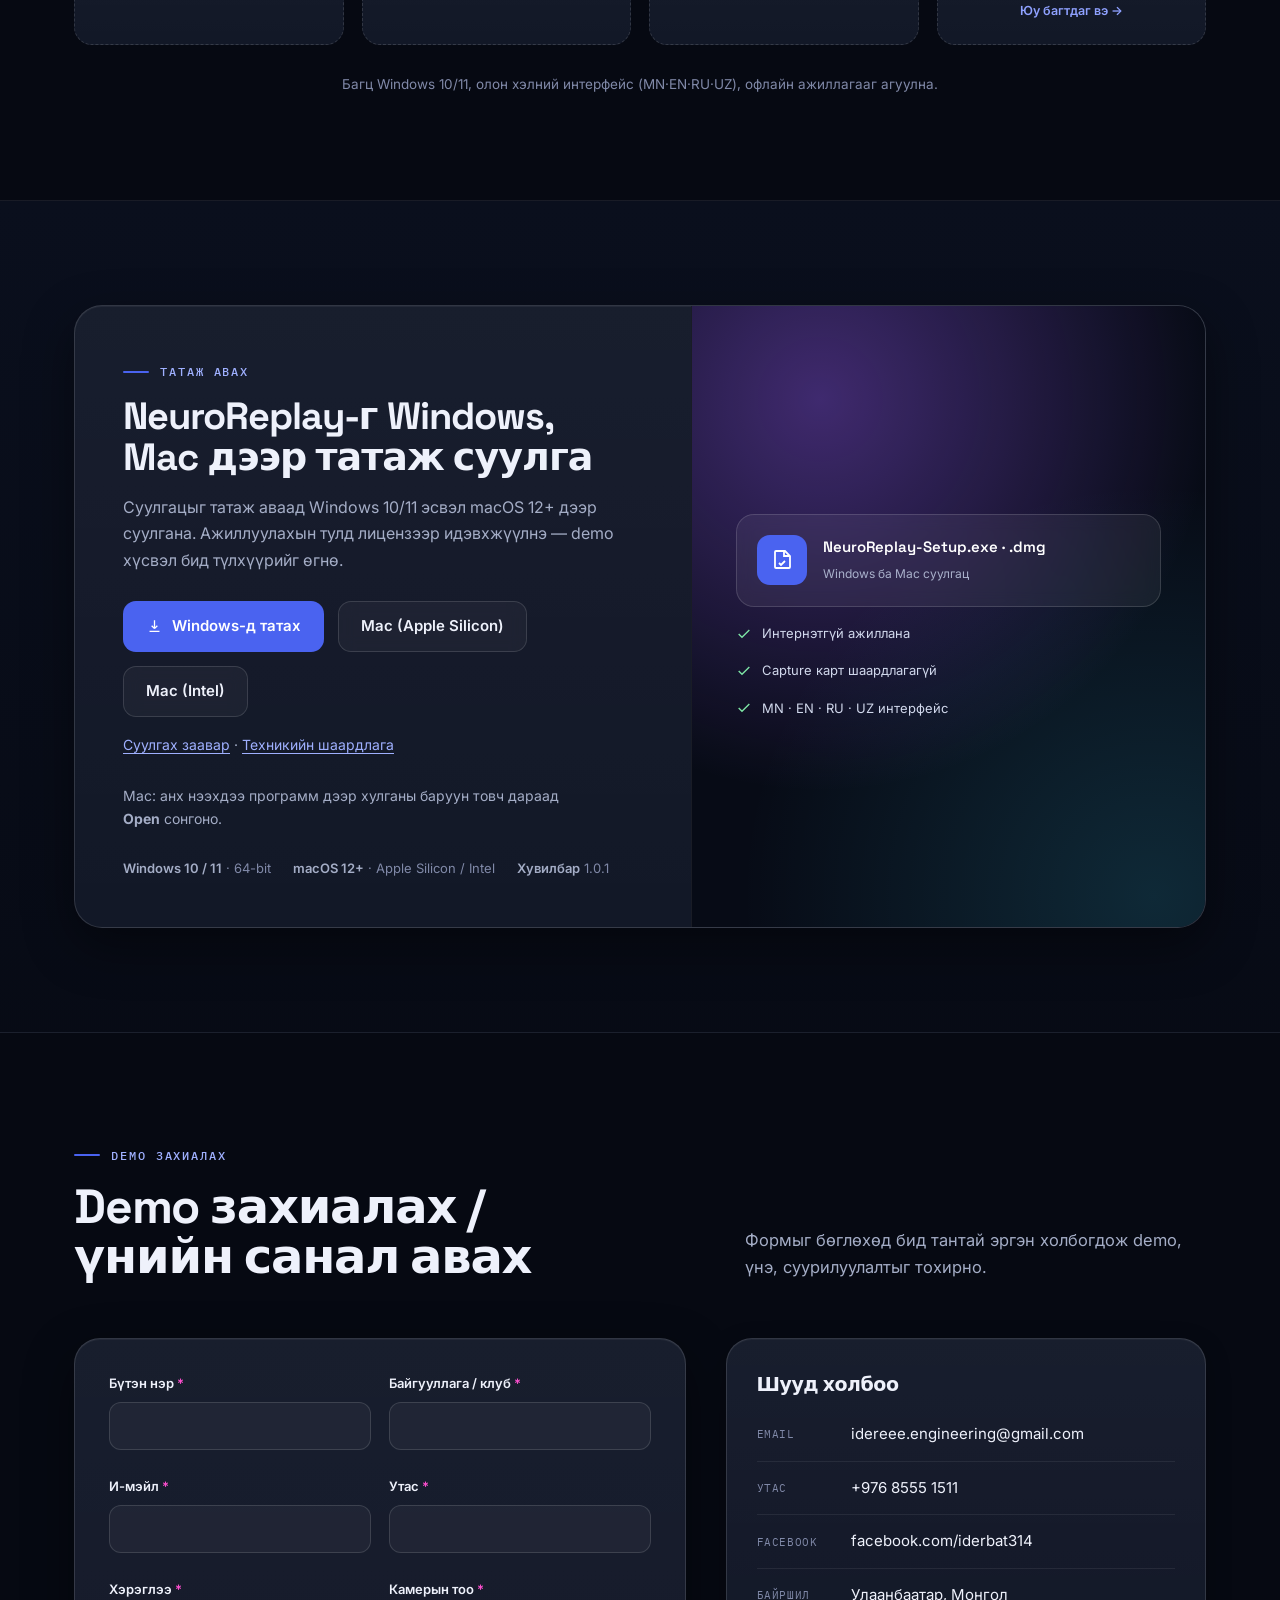
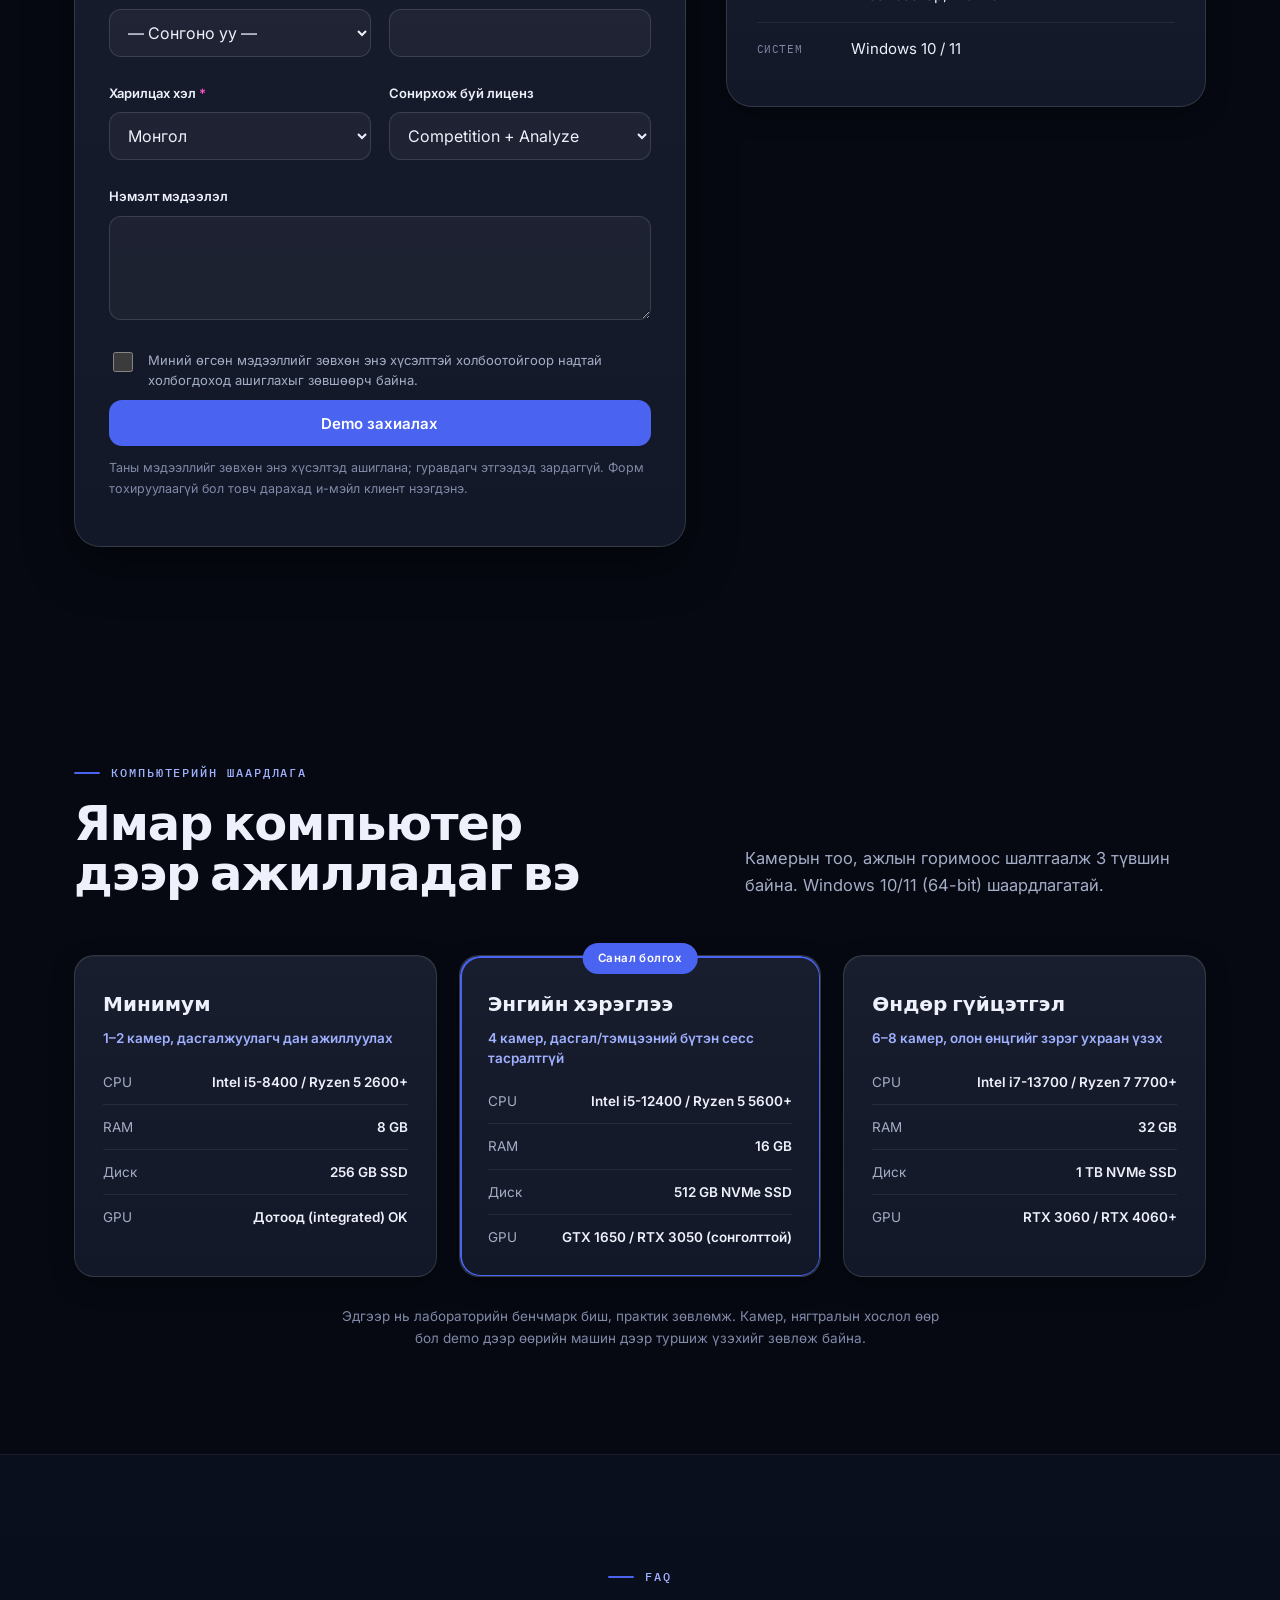
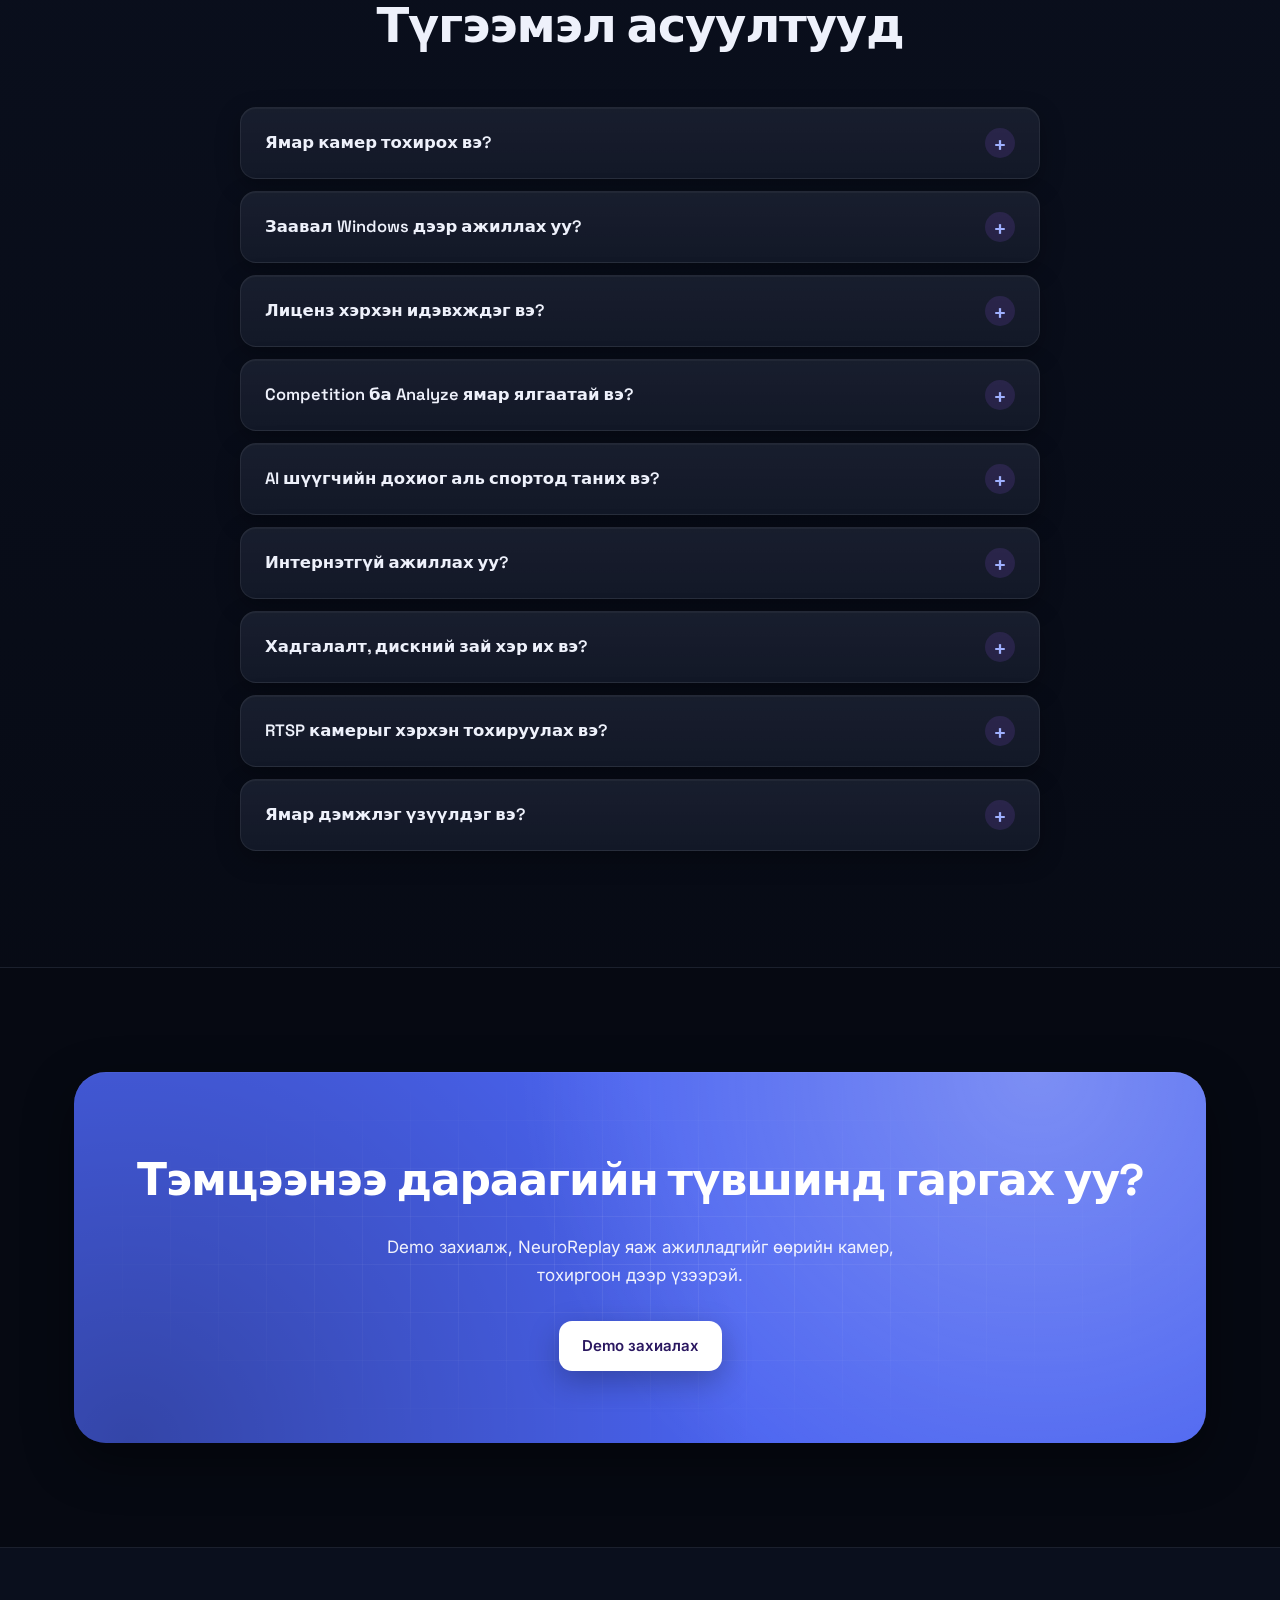
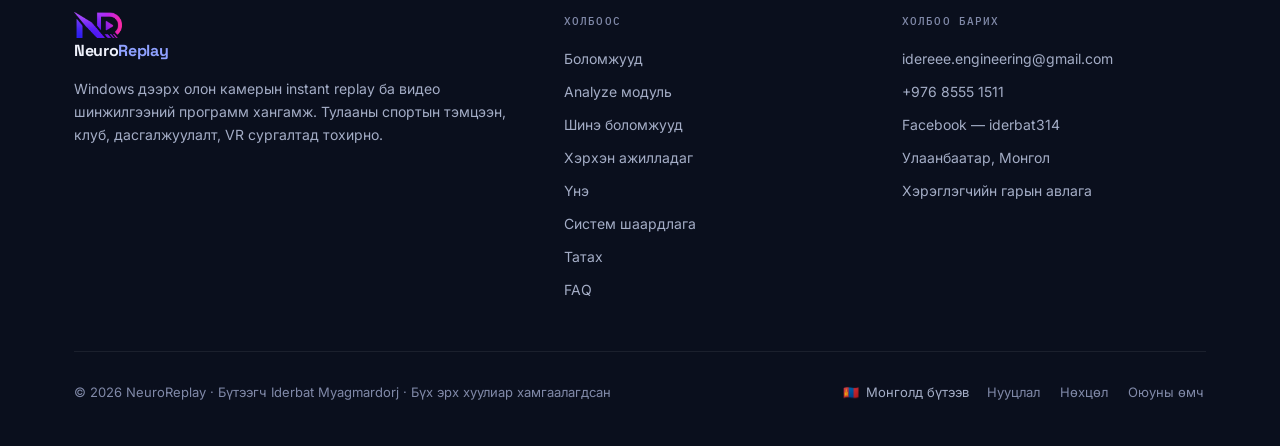
==== commit 2b7286de: "Download for Windows and Mac, install guide, system requirements Co-Authored-By: Claude Opus 5.5 <no" ====
--- a/index.html
+++ b/index.html
@@ -34,8 +34,10 @@
   NeuroReplay configuration. All values are safe to expose (no secrets here).
   - formEndpoint: POST target for the demo form (Formspree-compatible or custom API).
                   Leave "" and the form falls back to a mailto: link — it never fakes a submit.
-  - downloadUrl:  Windows installer (.exe / setup) or a release page.
-                  Leave "" and the Download button asks visitors to request access instead.
+  - downloads:    installer URL per platform (windows, macArm, macIntel). They point at the
+                  latest release of the public neuroreplay-releases repo under fixed file names,
+                  so a new version needs no site change. "" hides that button (Windows falls
+                  back to the demo form).
 -->
 <script>
   window.NR_CONFIG = {
@@ -48,9 +50,13 @@
     formEndpoint: "",
     contactEmail: "idereee.engineering@gmail.com",
     manualUrl: "help.html",
-    downloadUrl: "",
-    version: "",     // e.g. "1.0.0"
-    fileSize: ""     // e.g. "84 MB"
+    downloads: {
+      windows:  "https://github.com/idereee314/neuroreplay-releases/releases/latest/download/NeuroReplay-Setup-Windows.exe",
+      macArm:   "https://github.com/idereee314/neuroreplay-releases/releases/latest/download/NeuroReplay-mac-arm64.dmg",
+      macIntel: "https://github.com/idereee314/neuroreplay-releases/releases/latest/download/NeuroReplay-mac-x64.dmg"
+    },
+    version: "1.0.1",
+    fileSize: ""     // e.g. "140 MB"
   };
 </script>
 
@@ -119,6 +125,7 @@
     <a href="#download"><span data-mn>Татах</span><span data-en>Download</span></a>
     <a href="#faq">FAQ</a>
     <a href="help.html"><span data-mn>Гарын авлага</span><span data-en>Help</span></a>
+    <a href="competition.html"><span data-mn>Тэмцээний заавар</span><span data-en>Competition guide</span></a>
     <a class="btn btn--primary" href="#order"><span data-mn>Demo захиалах</span><span data-en>Request a demo</span></a>
   </div>
 </nav>
@@ -130,7 +137,7 @@
   <div class="hero__bg" aria-hidden="true"></div>
   <div class="wrap hero__grid">
     <div class="hero__intro">
-      <p class="hero__eyebrow">Windows 10/11 · <span data-mn>Бөх, жүдо, БЖЖ, MMA, самбо</span><span data-en>Wrestling, judo, BJJ, MMA, sambo</span></p>
+      <p class="hero__eyebrow">Windows · macOS · <span data-mn>Бөх, жүдо, БЖЖ, MMA, самбо</span><span data-en>Wrestling, judo, BJJ, MMA, sambo</span></p>
       <h1><span data-mn>Тулааны спортын олон камерын instant replay</span><span data-en>Multi-camera instant replay for combat sports</span></h1>
       <p class="lead">
         <span data-mn>Талбай бүрийн USB болон IP камерыг нэг компьютерт холбож, бүгдийг зэрэг бичнэ. Маргаантай агшныг бичлэг зогсоолгүй буцааж, удаашруулж, шүүгчдэд тэр дороо харуулна.</span>
@@ -776,17 +783,21 @@
     <div class="dl-card reveal">
       <div class="dl-body">
         <span class="kicker"><span data-mn>Татаж авах</span><span data-en>Download</span></span>
-        <h2 style="margin-top:16px"><span data-mn>NeuroReplay-г Windows дээр татаж суулга</span><span data-en>Get NeuroReplay for Windows</span></h2>
-        <p><span data-mn>Суулгацыг татаж аваад Windows 10/11 дээр суулгана. Ажиллуулахын тулд лицензээр идэвхжүүлнэ — demo хүсвэл бид түлхүүрийг өгнө.</span><span data-en>Download the installer and set it up on Windows 10/11. Activation needs a license — request a demo and we'll issue a key.</span></p>
+        <h2 style="margin-top:16px"><span data-mn>NeuroReplay-г Windows, Mac дээр татаж суулга</span><span data-en>Get NeuroReplay for Windows and Mac</span></h2>
+        <p><span data-mn>Суулгацыг татаж аваад Windows 10/11 эсвэл macOS 12+ дээр суулгана. Ажиллуулахын тулд лицензээр идэвхжүүлнэ — demo хүсвэл бид түлхүүрийг өгнө.</span><span data-en>Download the installer and set it up on Windows 10/11 or macOS 12+. Activation needs a license — request a demo and we'll issue a key.</span></p>
         <div class="dl-actions">
           <a class="btn btn--primary" id="downloadBtn" href="#order">
             <svg viewBox="0 0 24 24" fill="none" stroke="currentColor" stroke-width="1.8" aria-hidden="true"><path d="M12 3v12m0 0l-4-4m4 4l4-4"/><path d="M5 19h14"/></svg>
             <span class="dl-label"><span data-mn>Windows-д татах</span><span data-en>Download for Windows</span></span>
           </a>
-          <a class="btn btn--ghost" href="#order"><span data-mn>Demo захиалах</span><span data-en>Request a demo</span></a>
-        </div>
+          <a class="btn btn--ghost" id="downloadMacArm" href="#" hidden><span data-mn>Mac (Apple Silicon)</span><span data-en>Mac (Apple Silicon)</span></a>
+          <a class="btn btn--ghost" id="downloadMacIntel" href="#" hidden><span data-mn>Mac (Intel)</span><span data-en>Mac (Intel)</span></a>
+        </div>
+        <p class="dl-links"><a href="help.html#install"><span data-mn>Суулгах заавар</span><span data-en>Installation guide</span></a> · <a href="help.html#start"><span data-mn>Техникийн шаардлага</span><span data-en>System requirements</span></a></p>
+        <p class="dl-note" id="dlMacNote" hidden><span data-mn>Mac: анх нээхдээ программ дээр хулганы баруун товч дараад <b>Open</b> сонгоно.</span><span data-en>Mac: the first time, right-click the app and choose <b>Open</b>.</span></p>
         <div class="dl-meta">
           <span><b>Windows 10 / 11</b> · 64-bit</span>
+          <span><b>macOS 12+</b> · Apple Silicon / Intel</span>
           <span id="dlVersion" hidden><b><span data-mn>Хувилбар</span><span data-en>Version</span></b> <span class="v"></span></span>
           <span id="dlSize" hidden><b><span data-mn>Хэмжээ</span><span data-en>Size</span></b> <span class="v"></span></span>
         </div>
@@ -794,7 +805,7 @@
       <div class="dl-side">
         <div class="dl-file">
           <div class="dl-file__ico"><svg viewBox="0 0 24 24" fill="none" stroke="currentColor" stroke-width="1.8" aria-hidden="true"><path d="M14 3v5h5"/><path d="M6 3h9l5 5v11a1 1 0 0 1-1 1H6a1 1 0 0 1-1-1V4a1 1 0 0 1 1-1z"/><path d="M9 15l2 2 4-4"/></svg></div>
-          <div><b>NeuroReplay-Setup.exe</b><span data-mn>Windows суулгац</span><span data-en>Windows installer</span></div>
+          <div><b>NeuroReplay-Setup.exe · .dmg</b><span data-mn>Windows ба Mac суулгац</span><span data-en>Windows and Mac installers</span></div>
         </div>
         <div class="req"><svg viewBox="0 0 24 24" fill="none" stroke="currentColor" stroke-width="2" aria-hidden="true"><path d="M20 6L9 17l-5-5"/></svg><span data-mn>Интернэтгүй ажиллана</span><span data-en>Runs fully offline</span></div>
         <div class="req"><svg viewBox="0 0 24 24" fill="none" stroke="currentColor" stroke-width="2" aria-hidden="true"><path d="M20 6L9 17l-5-5"/></svg><span data-mn>Capture карт шаардлагагүй</span><span data-en>No capture card required</span></div>
--- a/styles.css
+++ b/styles.css
@@ -383,6 +383,8 @@
 .dl-body h2 { font-size: clamp(27px, 3.3vw, 38px); font-weight: 700; line-height: 1.08; }
 .dl-body p { color: var(--muted); margin: 16px 0 28px; max-width: 32em; }
 .dl-actions { display: flex; gap: 14px; align-items: center; flex-wrap: wrap; }
+.dl-note, .dl-links { margin: 14px 0 0; font-size: 14px; color: var(--muted); }
+.dl-links a { color: var(--brand-ink); text-decoration: underline; text-underline-offset: 3px; }
 .dl-meta { display: flex; gap: 22px; flex-wrap: wrap; margin-top: 24px; font-size: 13px; color: var(--faint); }
 .dl-meta b { color: var(--muted); font-weight: 600; }
 .dl-side { background: #070b16; padding: 44px; display: flex; flex-direction: column; justify-content: center; gap: 16px; position: relative; overflow: hidden; border-left: 1px solid var(--line); }
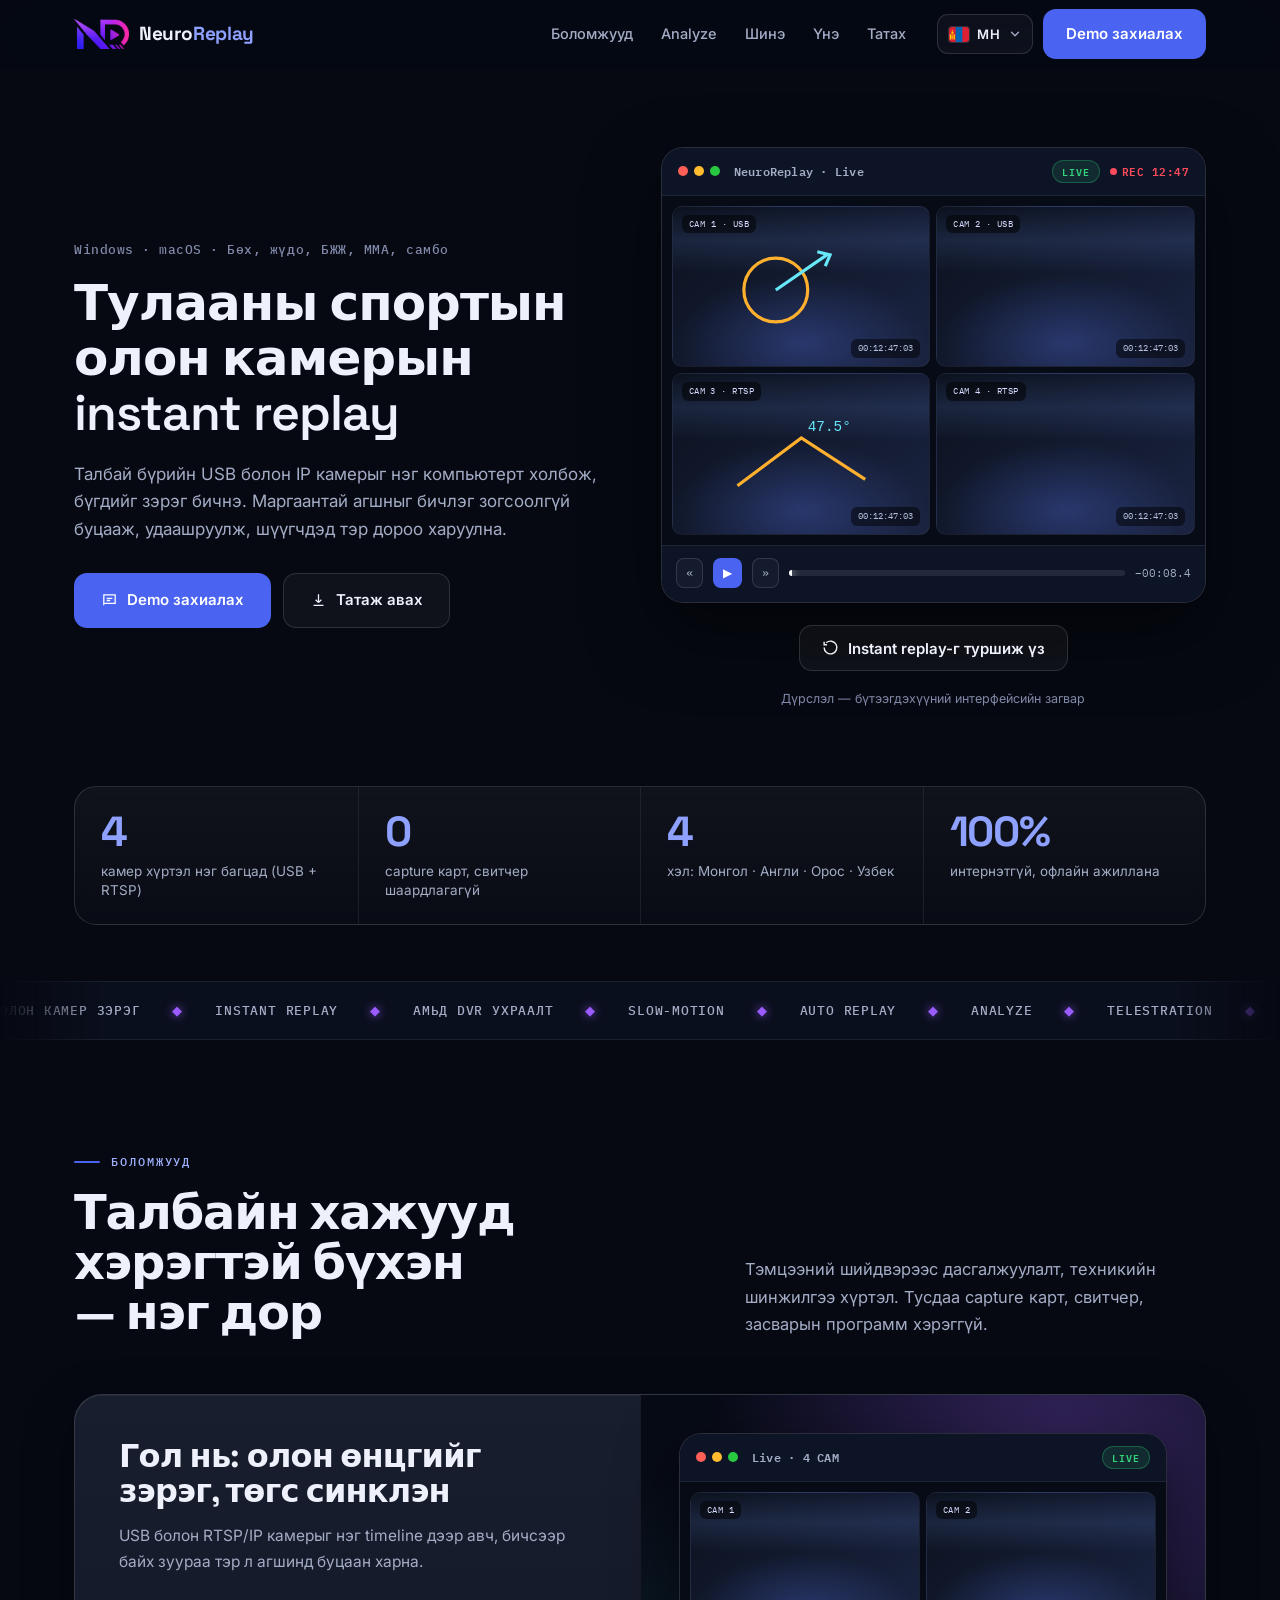
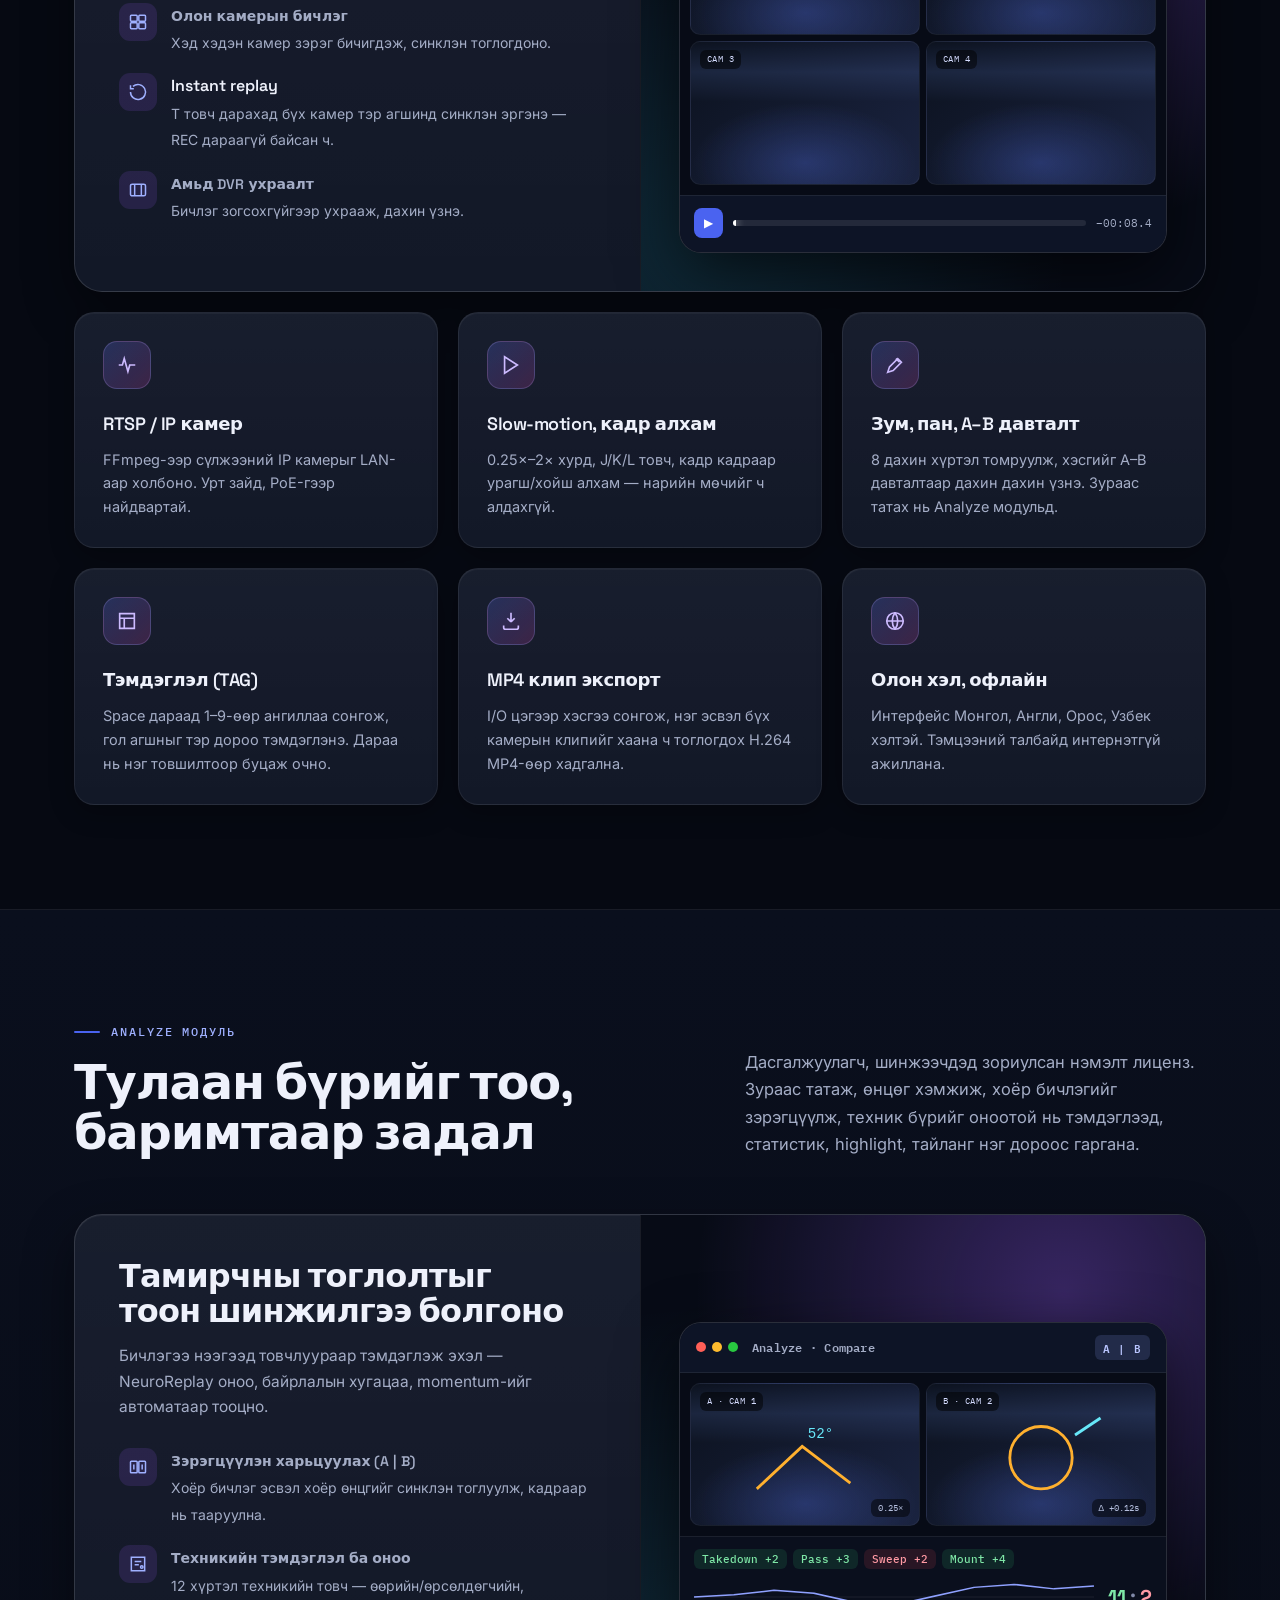
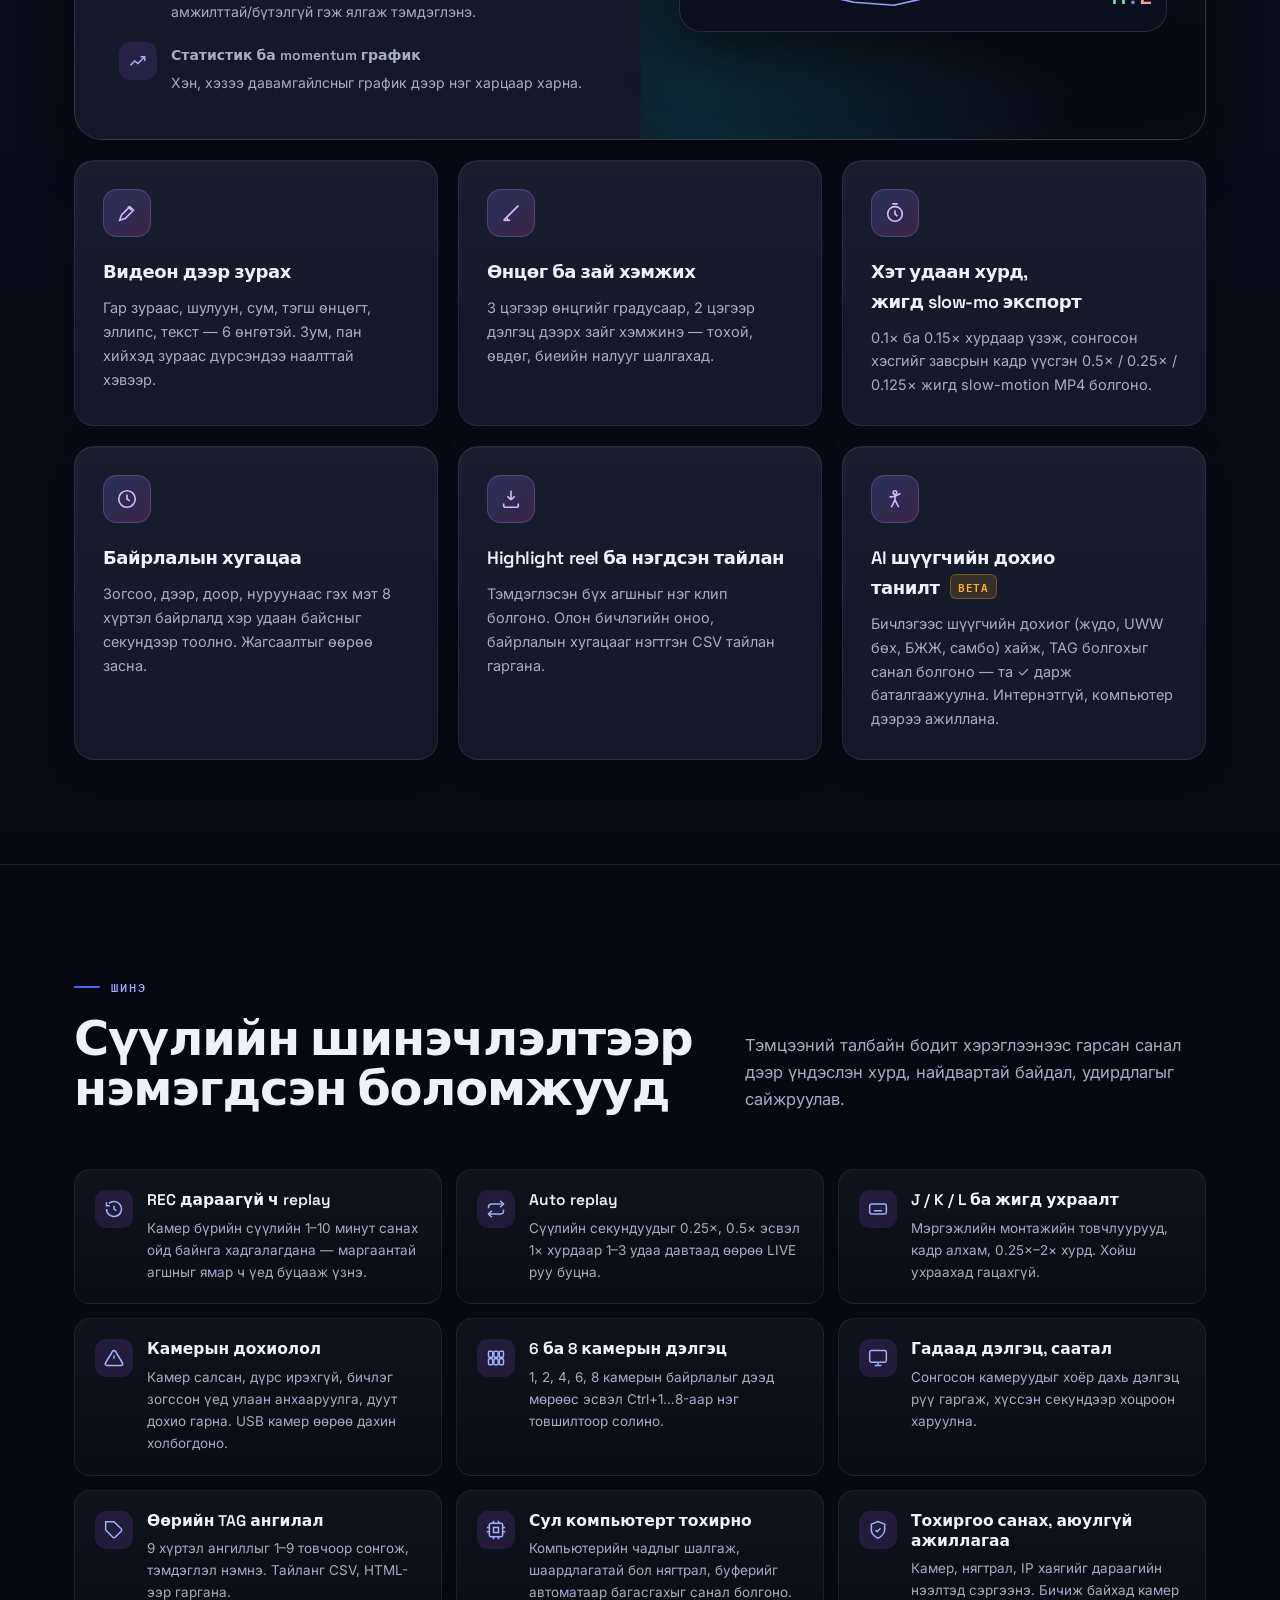
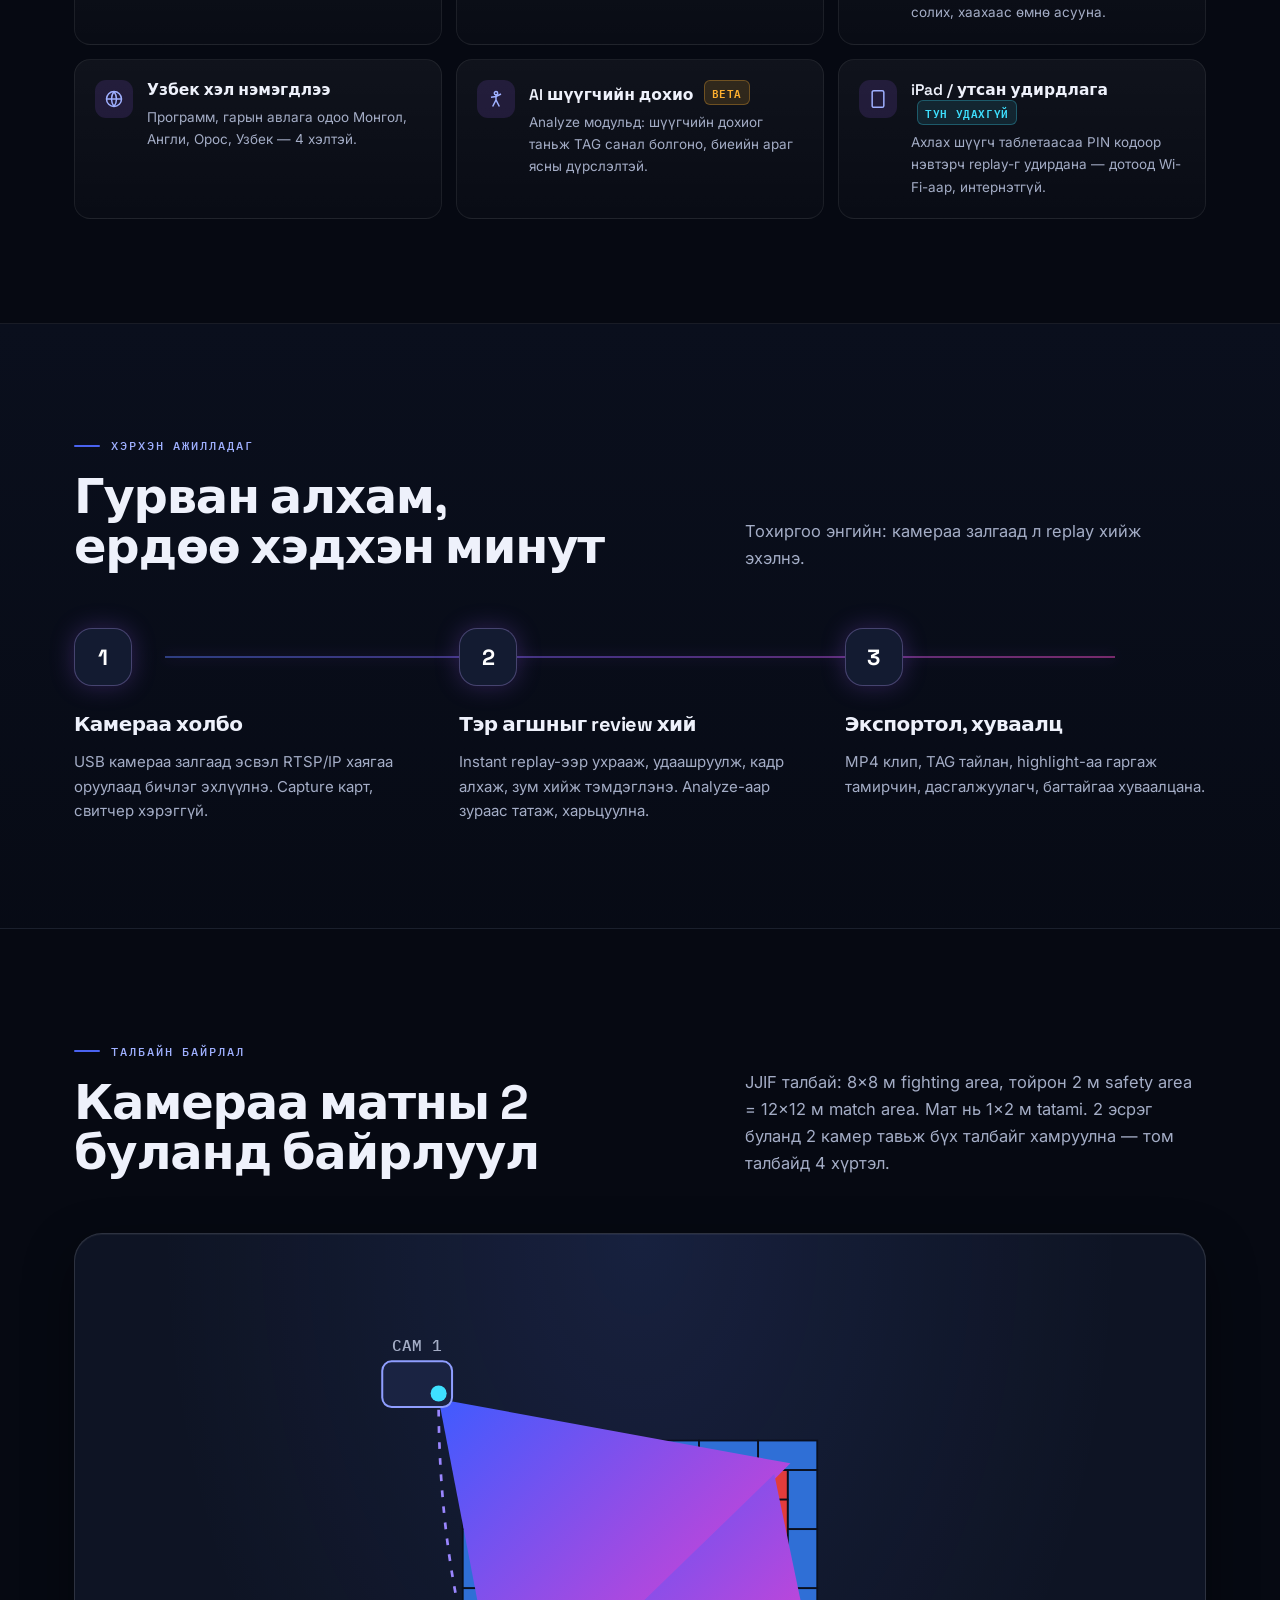
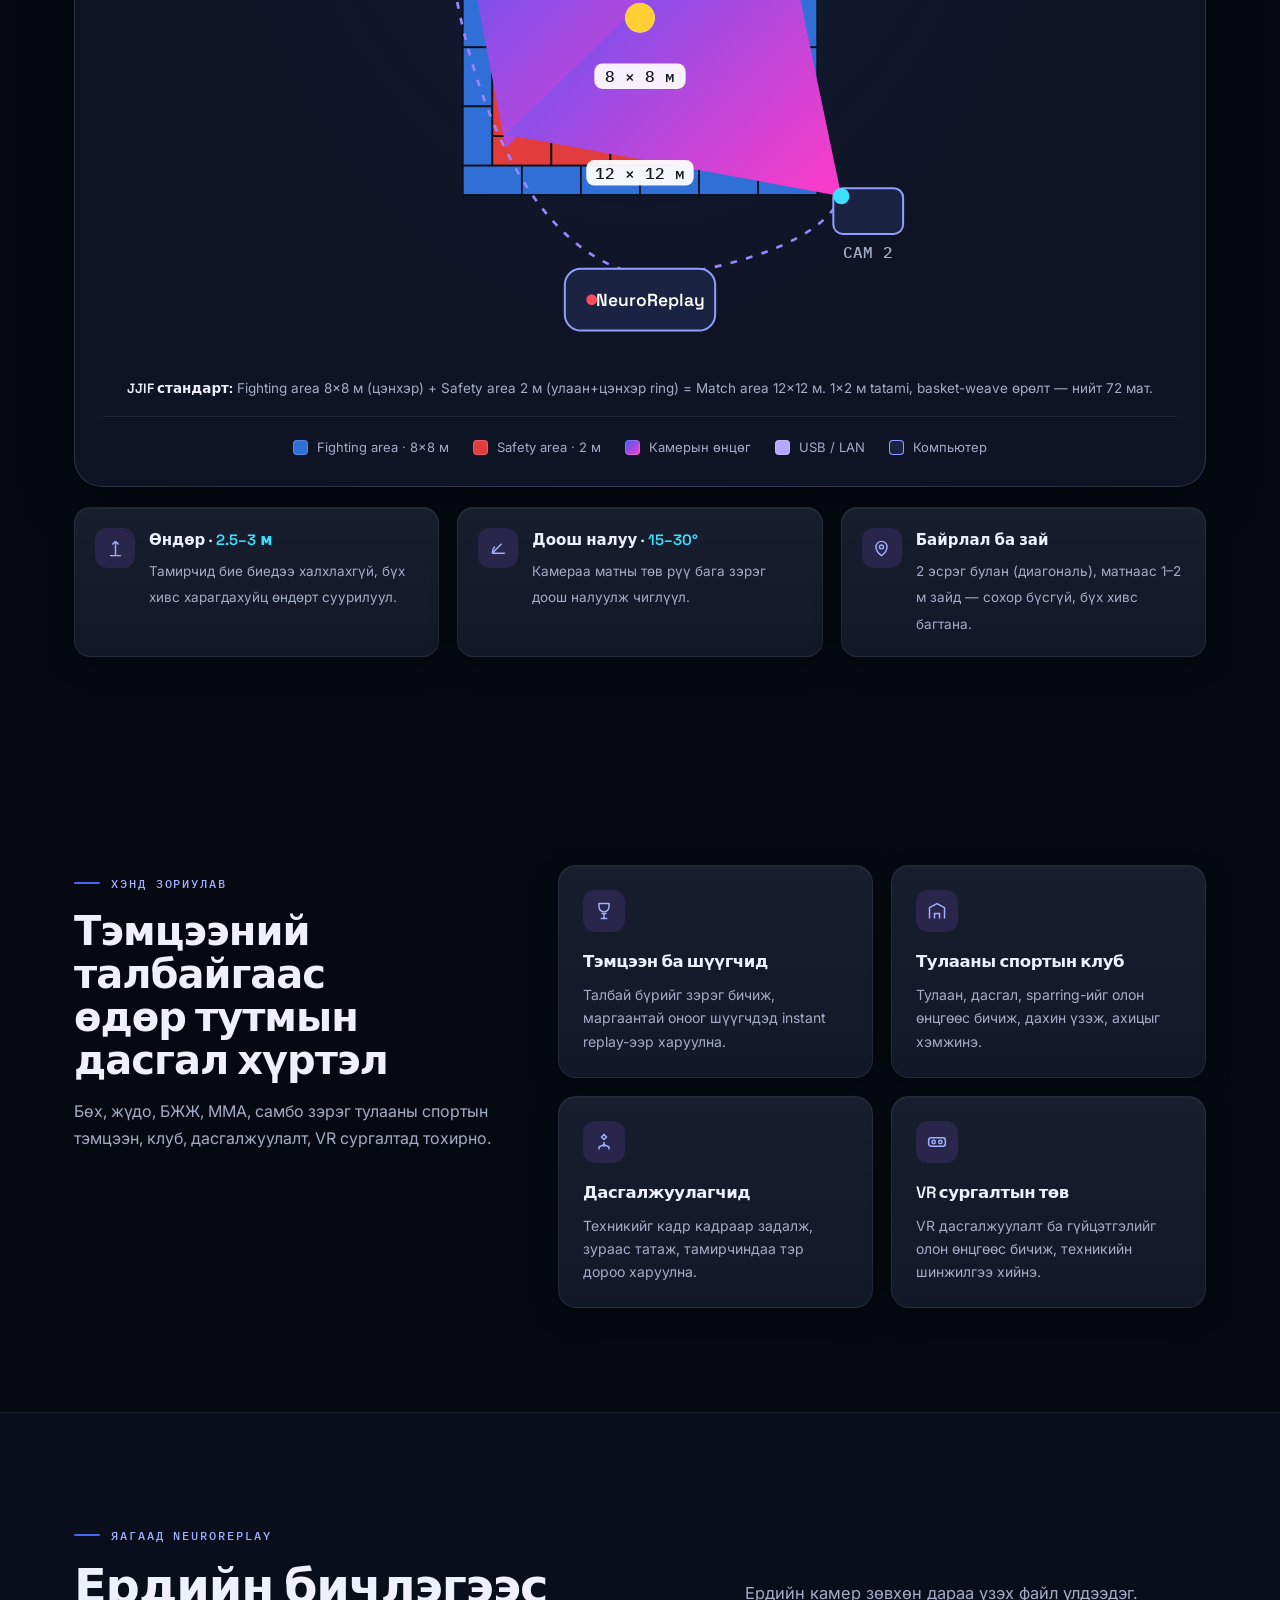
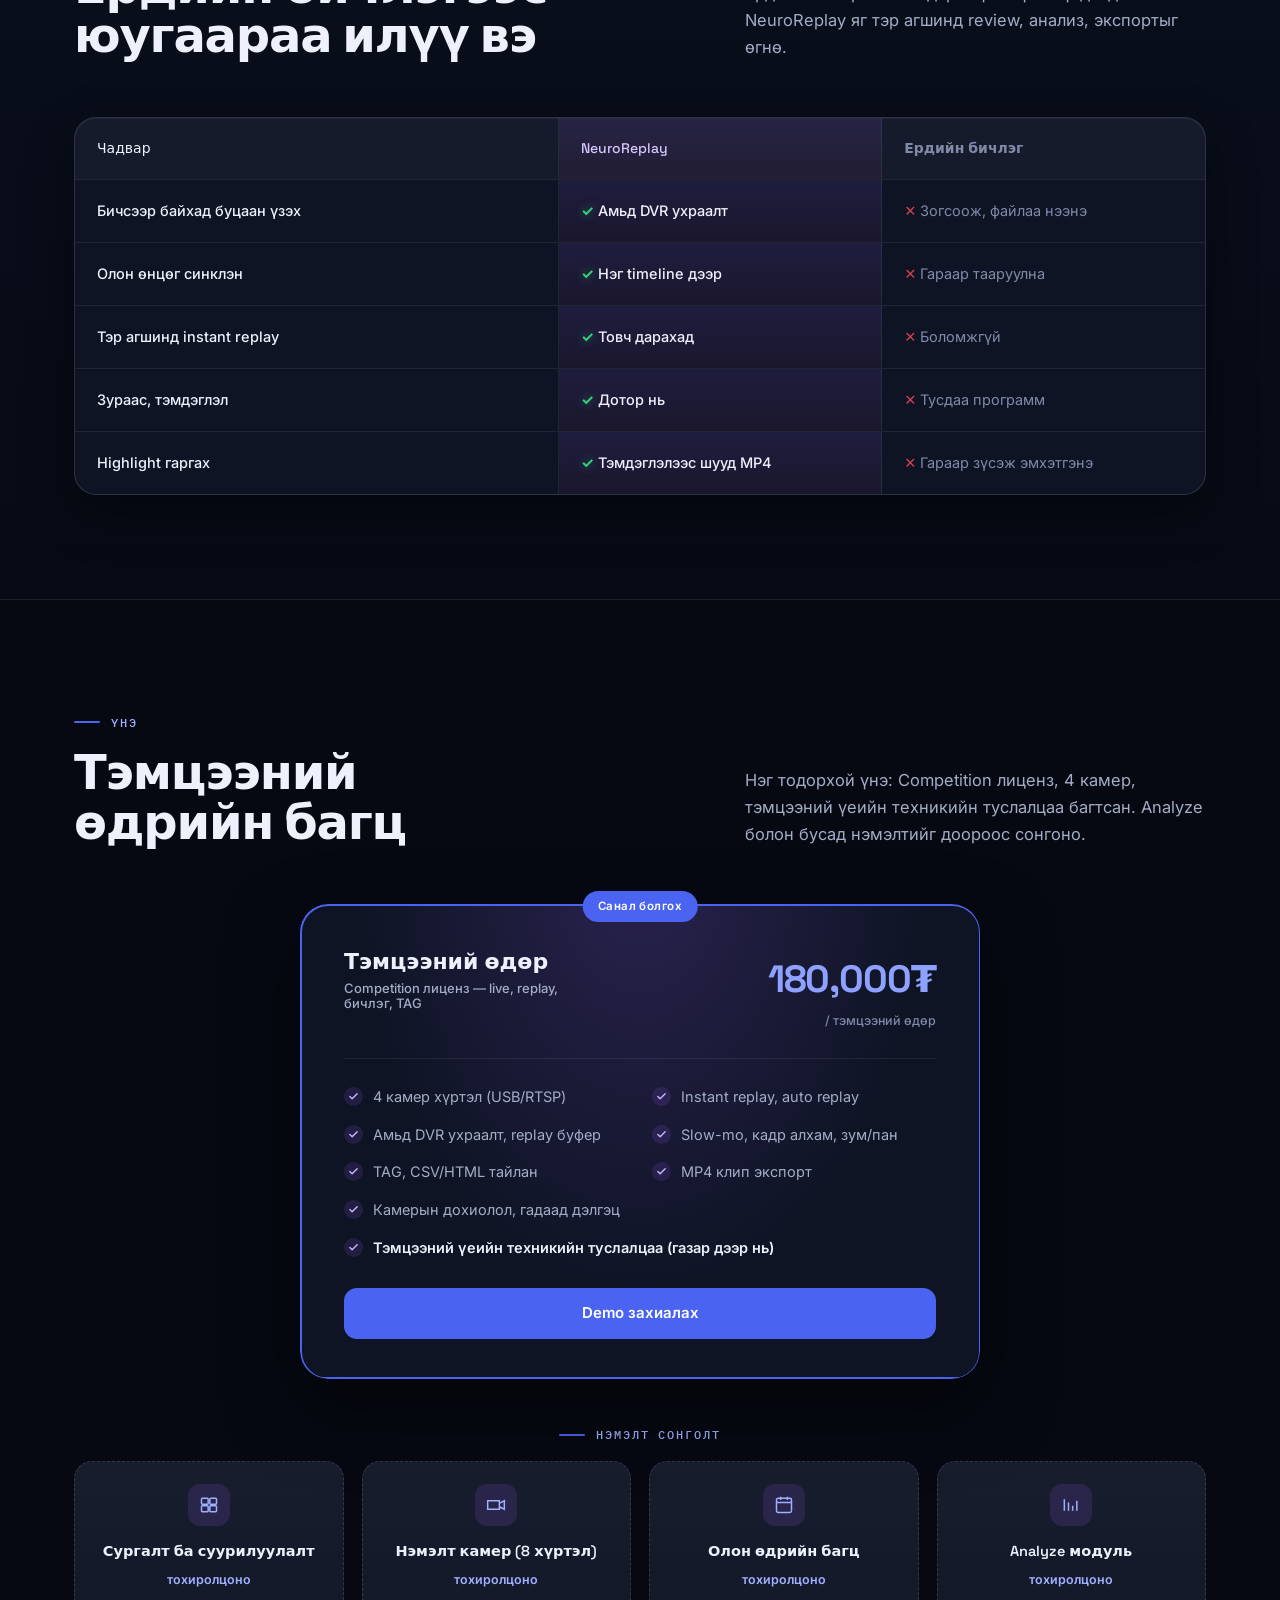
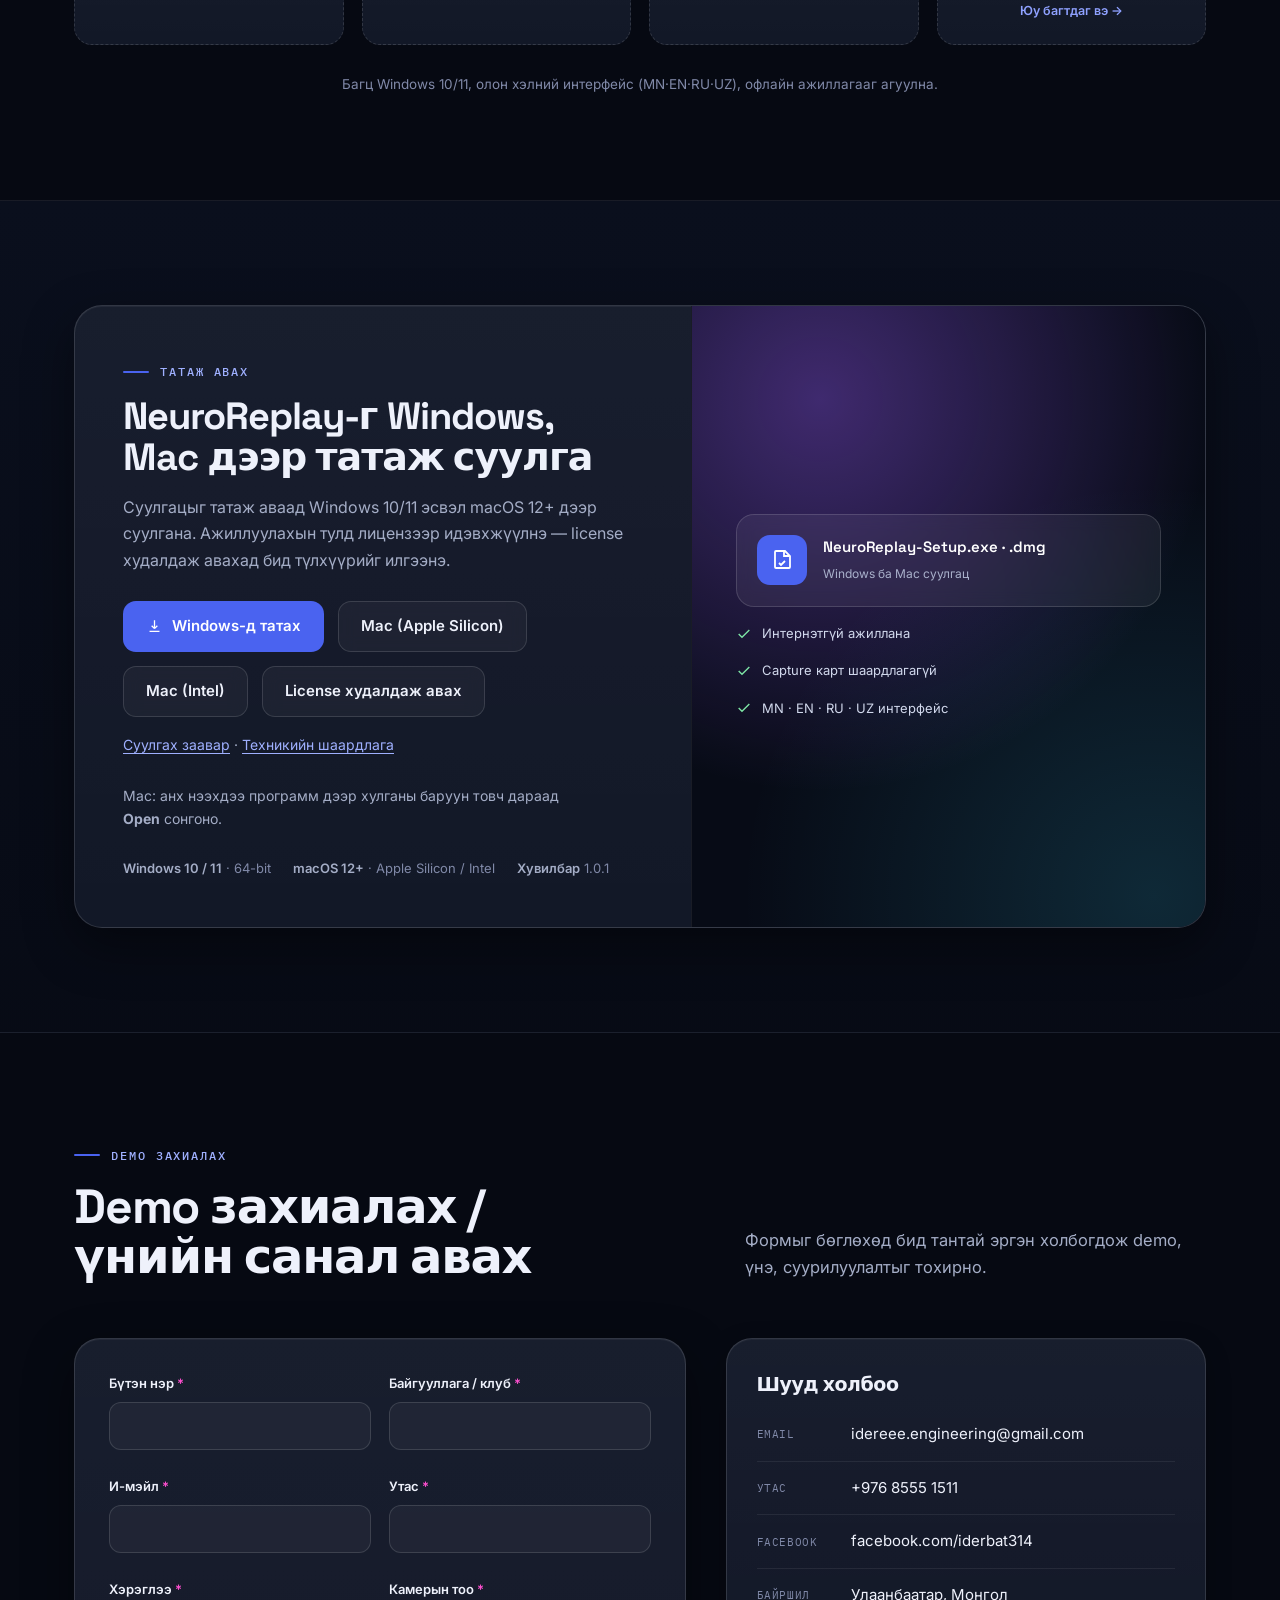
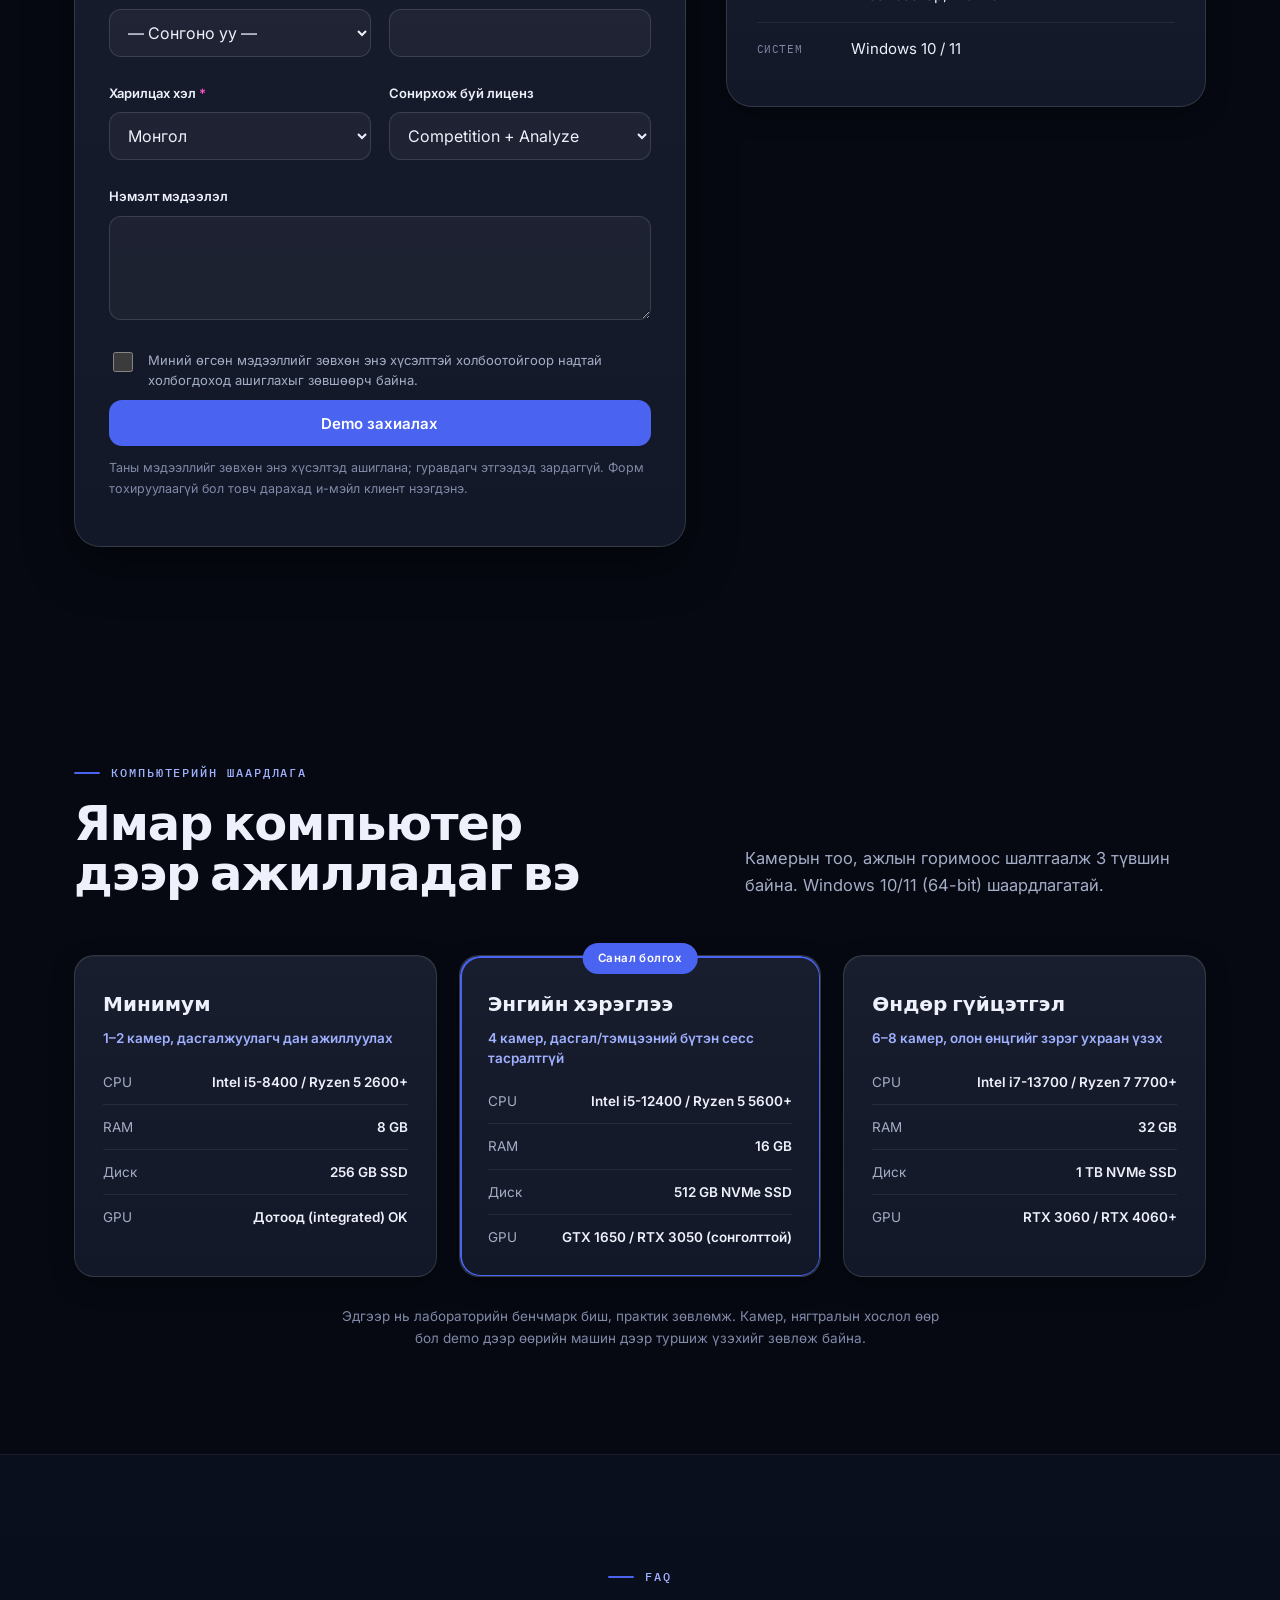
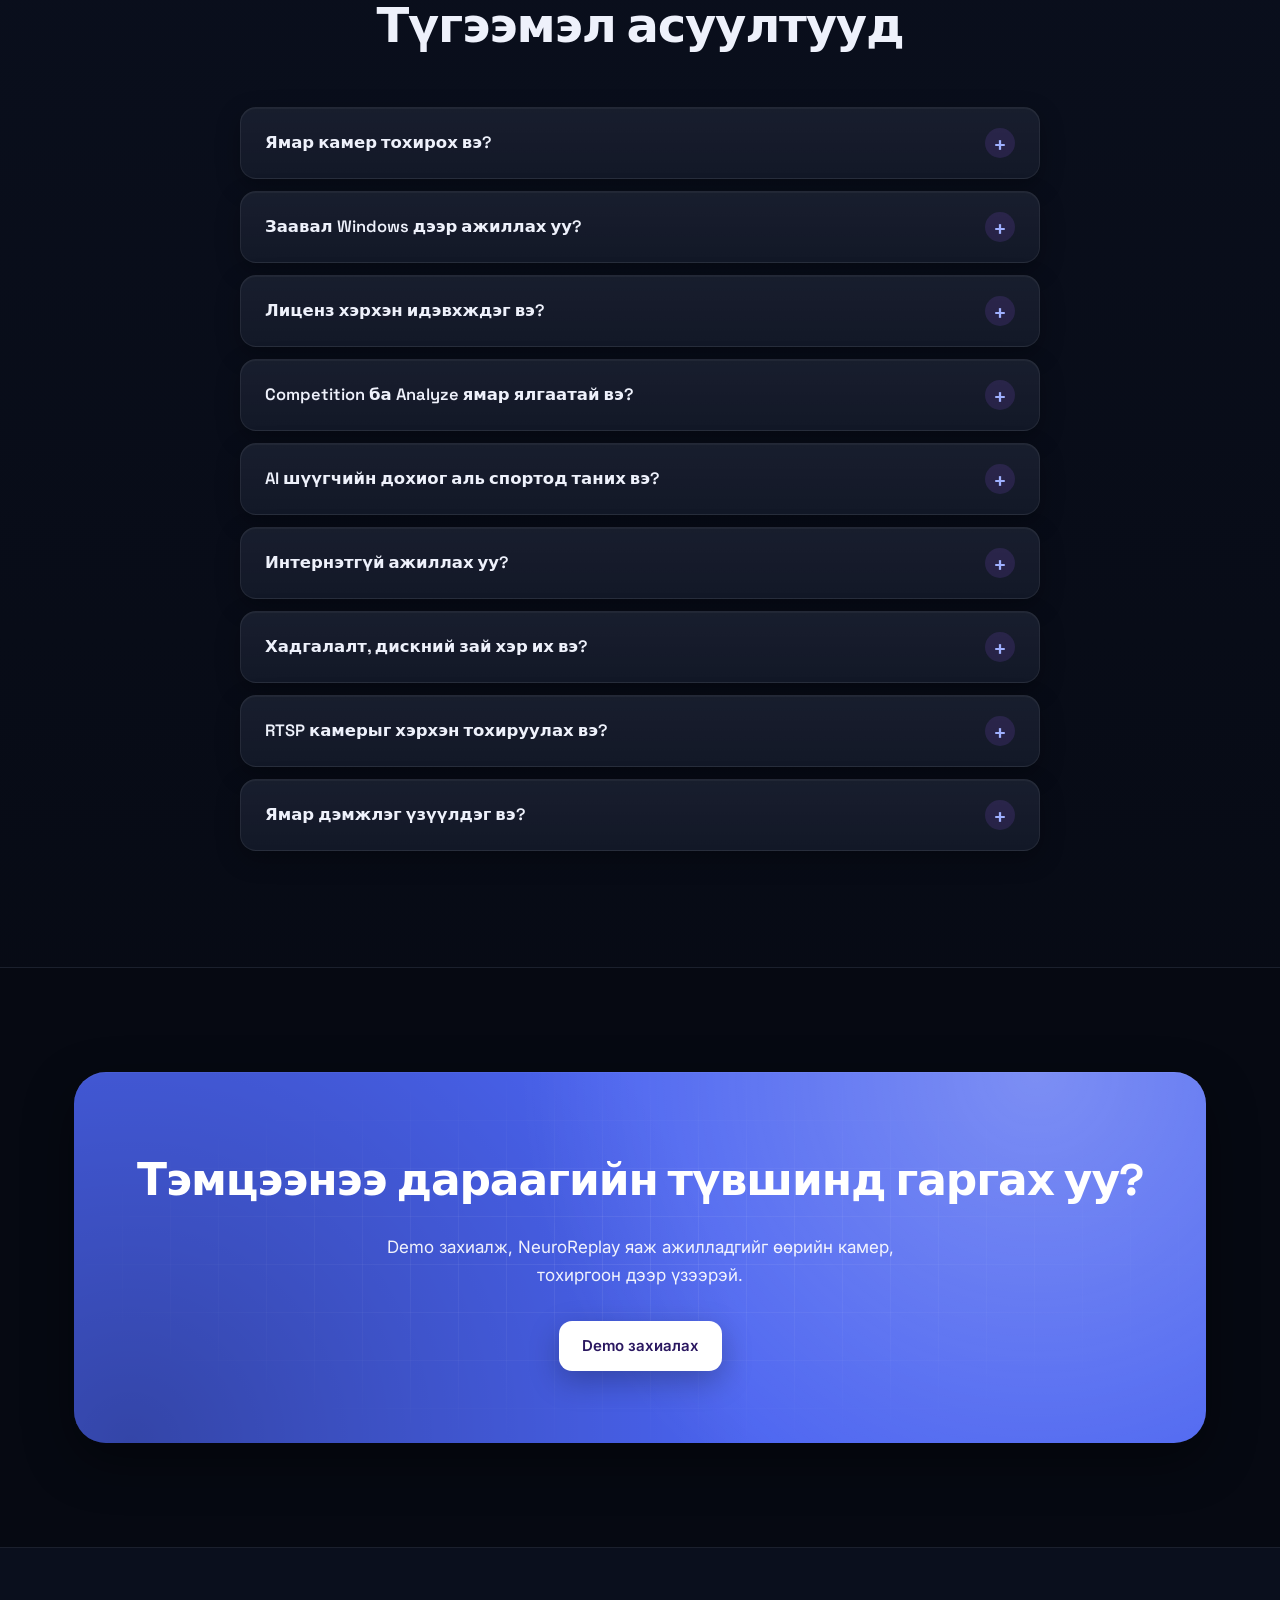
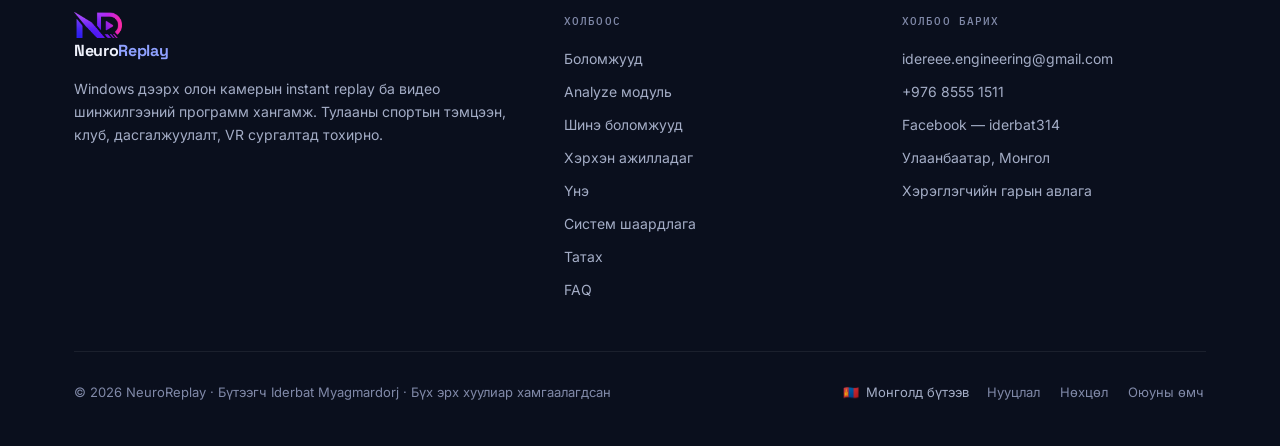
==== commit f8fbda3c: "Downloads through /api/download from the private repository's latest release Co-Authored-By: Claude " ====
--- a/index.html
+++ b/index.html
@@ -34,10 +34,10 @@
   NeuroReplay configuration. All values are safe to expose (no secrets here).
   - formEndpoint: POST target for the demo form (Formspree-compatible or custom API).
                   Leave "" and the form falls back to a mailto: link — it never fakes a submit.
-  - downloads:    installer URL per platform (windows, macArm, macIntel). They point at the
-                  latest release of the public neuroreplay-releases repo under fixed file names,
-                  so a new version needs no site change. "" hides that button (Windows falls
-                  back to the demo form).
+  - downloads:    installer URL per platform (windows, macArm, macIntel). /api/download
+                  (api/download.js) fetches them from the latest release of the private app
+                  repository, so a new version needs no site change. "" hides that button
+                  (Windows falls back to the demo form).
 -->
 <script>
   window.NR_CONFIG = {
@@ -51,9 +51,9 @@
     contactEmail: "idereee.engineering@gmail.com",
     manualUrl: "help.html",
     downloads: {
-      windows:  "https://github.com/idereee314/neuroreplay-releases/releases/latest/download/NeuroReplay-Setup-Windows.exe",
-      macArm:   "https://github.com/idereee314/neuroreplay-releases/releases/latest/download/NeuroReplay-mac-arm64.dmg",
-      macIntel: "https://github.com/idereee314/neuroreplay-releases/releases/latest/download/NeuroReplay-mac-x64.dmg"
+      windows:  "/api/download?os=windows",
+      macArm:   "/api/download?os=mac-arm64",
+      macIntel: "/api/download?os=mac-x64"
     },
     version: "1.0.1",
     fileSize: ""     // e.g. "140 MB"
@@ -784,7 +784,7 @@
       <div class="dl-body">
         <span class="kicker"><span data-mn>Татаж авах</span><span data-en>Download</span></span>
         <h2 style="margin-top:16px"><span data-mn>NeuroReplay-г Windows, Mac дээр татаж суулга</span><span data-en>Get NeuroReplay for Windows and Mac</span></h2>
-        <p><span data-mn>Суулгацыг татаж аваад Windows 10/11 эсвэл macOS 12+ дээр суулгана. Ажиллуулахын тулд лицензээр идэвхжүүлнэ — demo хүсвэл бид түлхүүрийг өгнө.</span><span data-en>Download the installer and set it up on Windows 10/11 or macOS 12+. Activation needs a license — request a demo and we'll issue a key.</span></p>
+        <p><span data-mn>Суулгацыг татаж аваад Windows 10/11 эсвэл macOS 12+ дээр суулгана. Ажиллуулахын тулд лицензээр идэвхжүүлнэ — license худалдаж авахад бид түлхүүрийг илгээнэ.</span><span data-en>Download the installer and set it up on Windows 10/11 or macOS 12+. Activation needs a license — buy one and we'll send you the key.</span></p>
         <div class="dl-actions">
           <a class="btn btn--primary" id="downloadBtn" href="#order">
             <svg viewBox="0 0 24 24" fill="none" stroke="currentColor" stroke-width="1.8" aria-hidden="true"><path d="M12 3v12m0 0l-4-4m4 4l4-4"/><path d="M5 19h14"/></svg>
@@ -792,6 +792,7 @@
           </a>
           <a class="btn btn--ghost" id="downloadMacArm" href="#" hidden><span data-mn>Mac (Apple Silicon)</span><span data-en>Mac (Apple Silicon)</span></a>
           <a class="btn btn--ghost" id="downloadMacIntel" href="#" hidden><span data-mn>Mac (Intel)</span><span data-en>Mac (Intel)</span></a>
+          <a class="btn btn--ghost" href="#order"><span data-mn>License худалдаж авах</span><span data-en>Buy a license</span></a>
         </div>
         <p class="dl-links"><a href="help.html#install"><span data-mn>Суулгах заавар</span><span data-en>Installation guide</span></a> · <a href="help.html#start"><span data-mn>Техникийн шаардлага</span><span data-en>System requirements</span></a></p>
         <p class="dl-note" id="dlMacNote" hidden><span data-mn>Mac: анх нээхдээ программ дээр хулганы баруун товч дараад <b>Open</b> сонгоно.</span><span data-en>Mac: the first time, right-click the app and choose <b>Open</b>.</span></p>
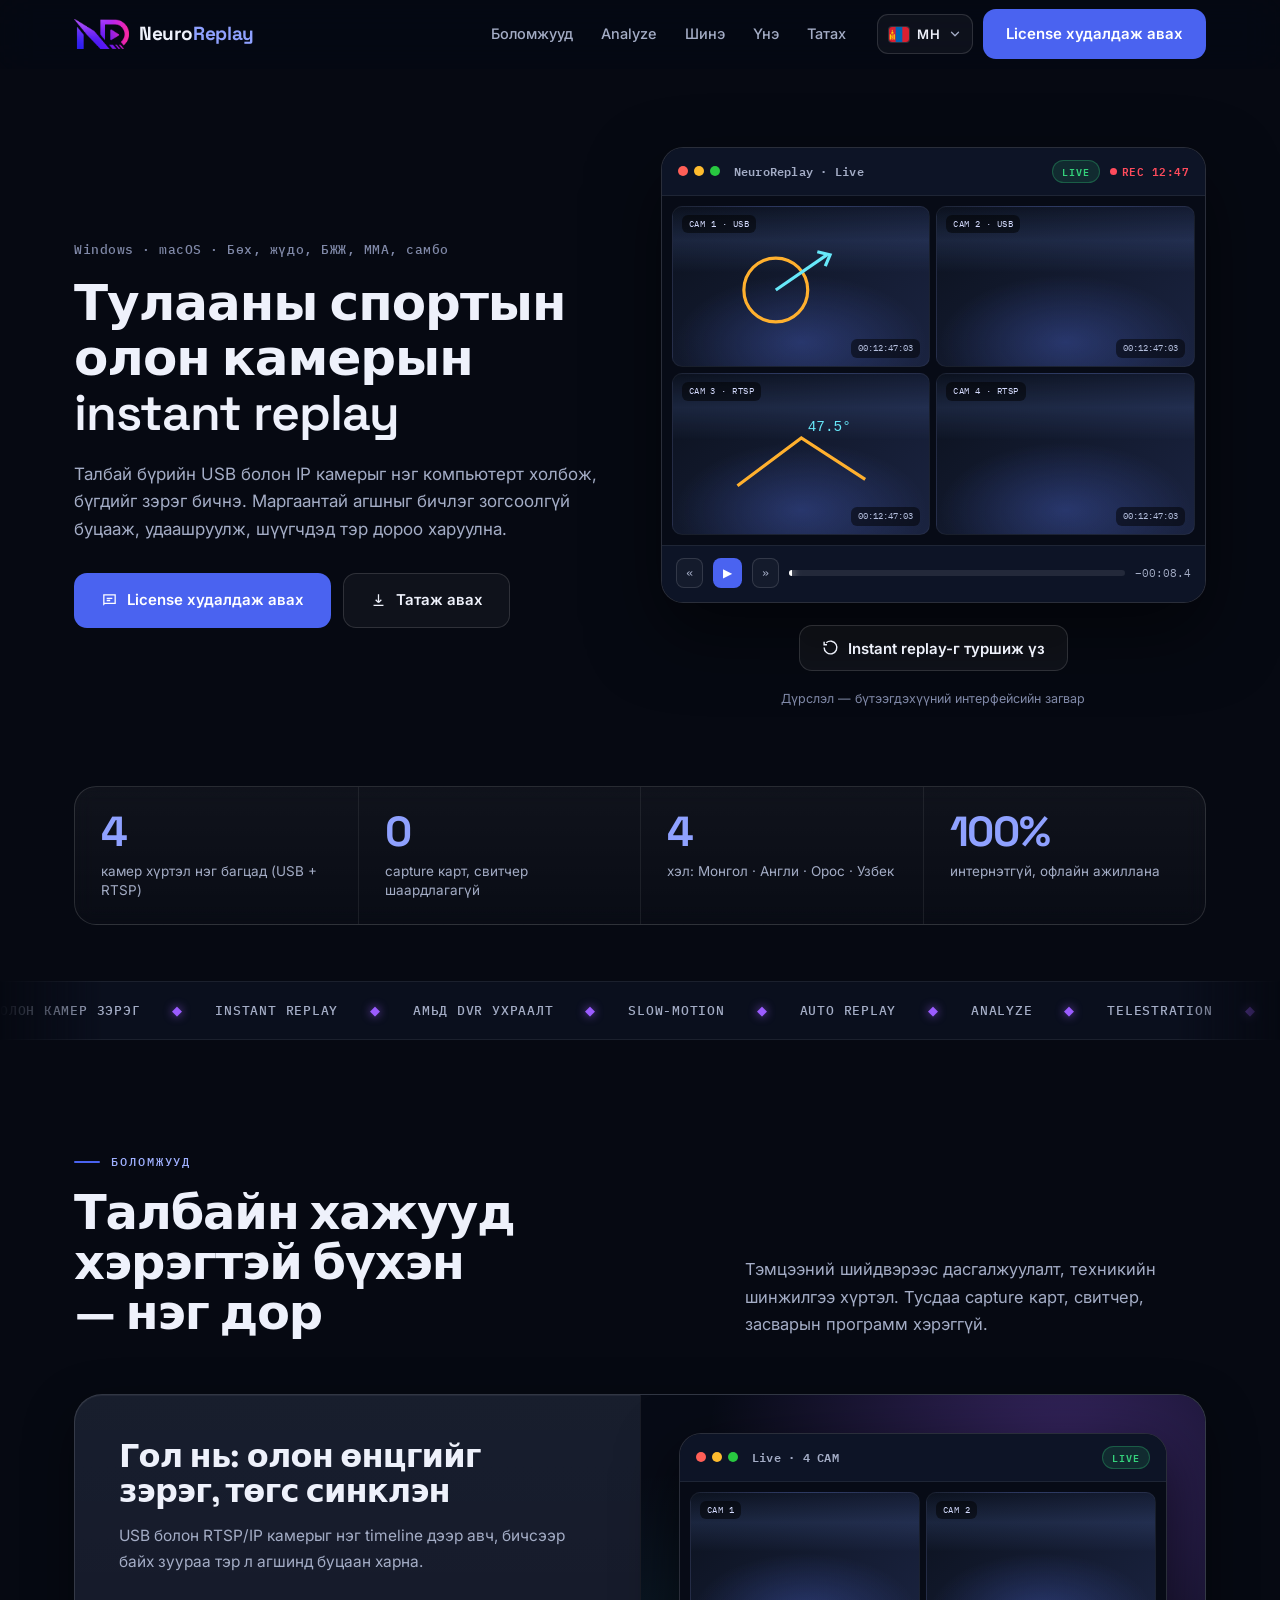
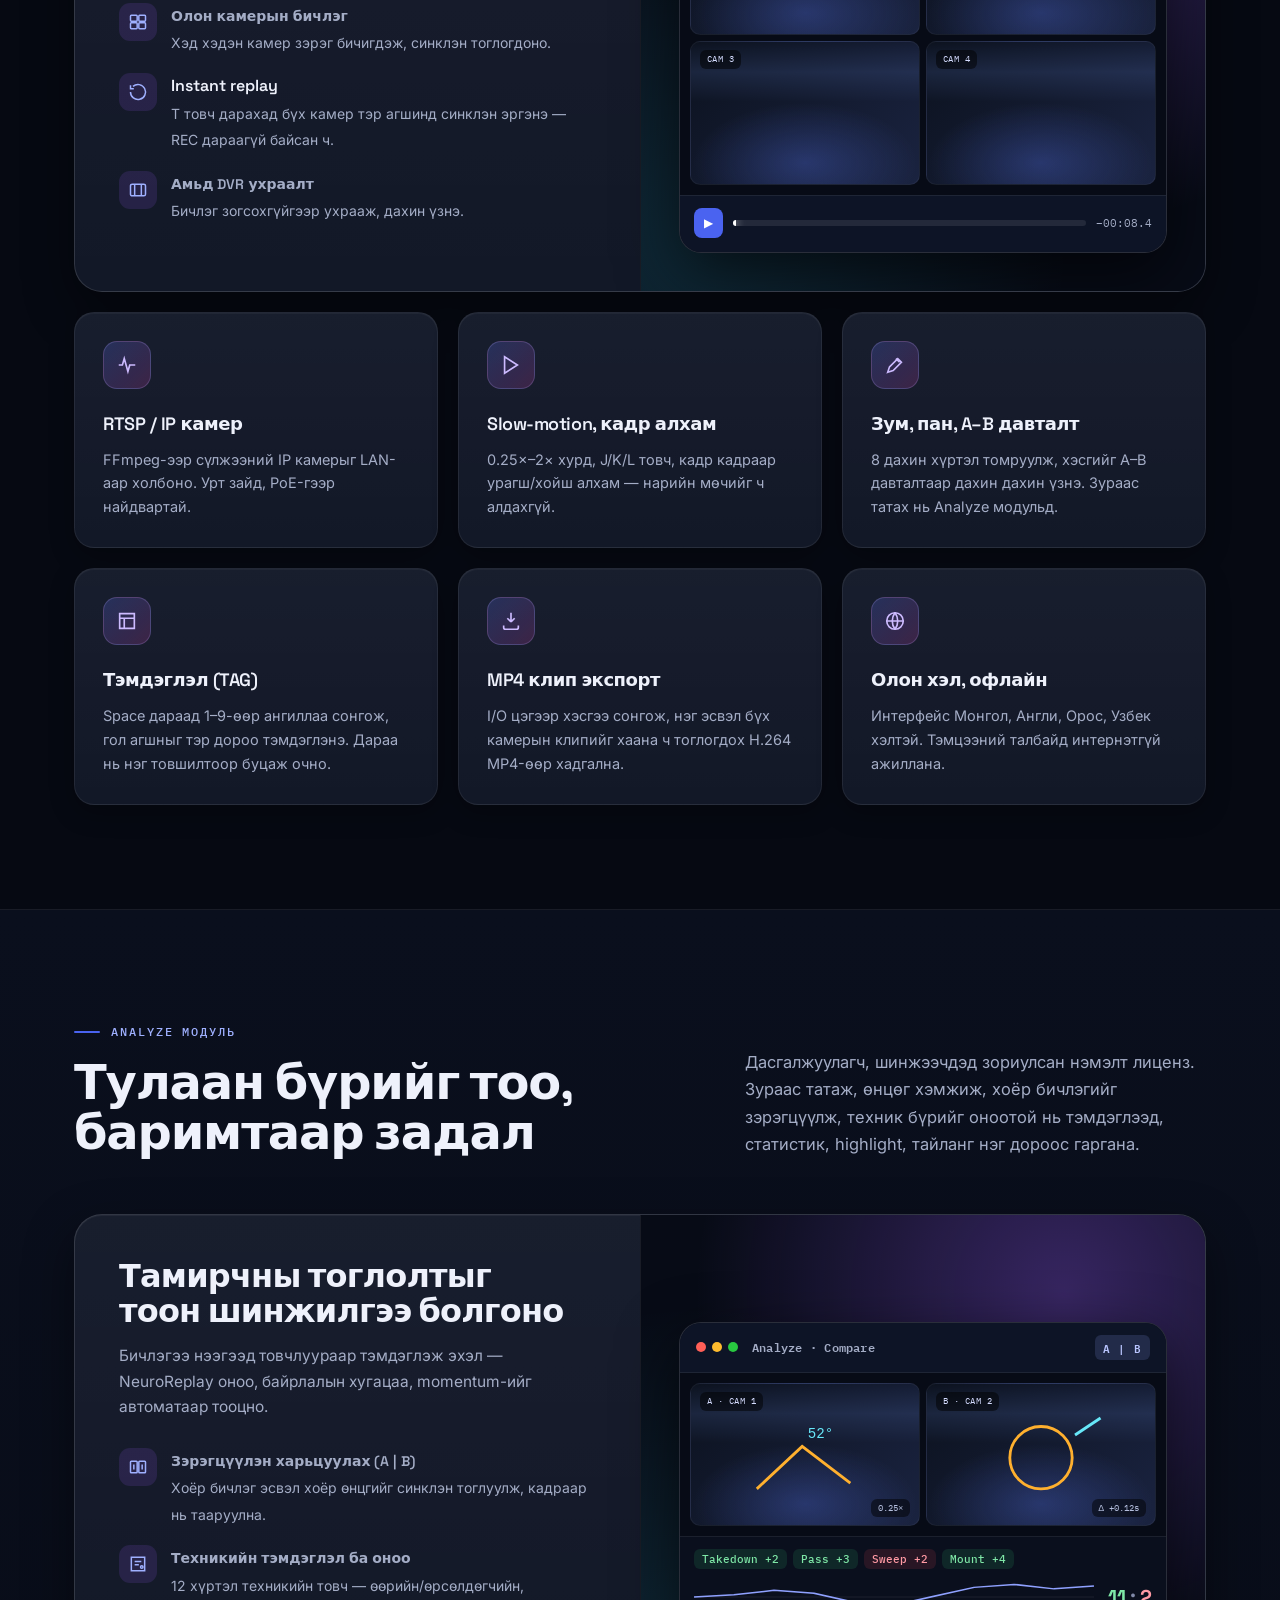
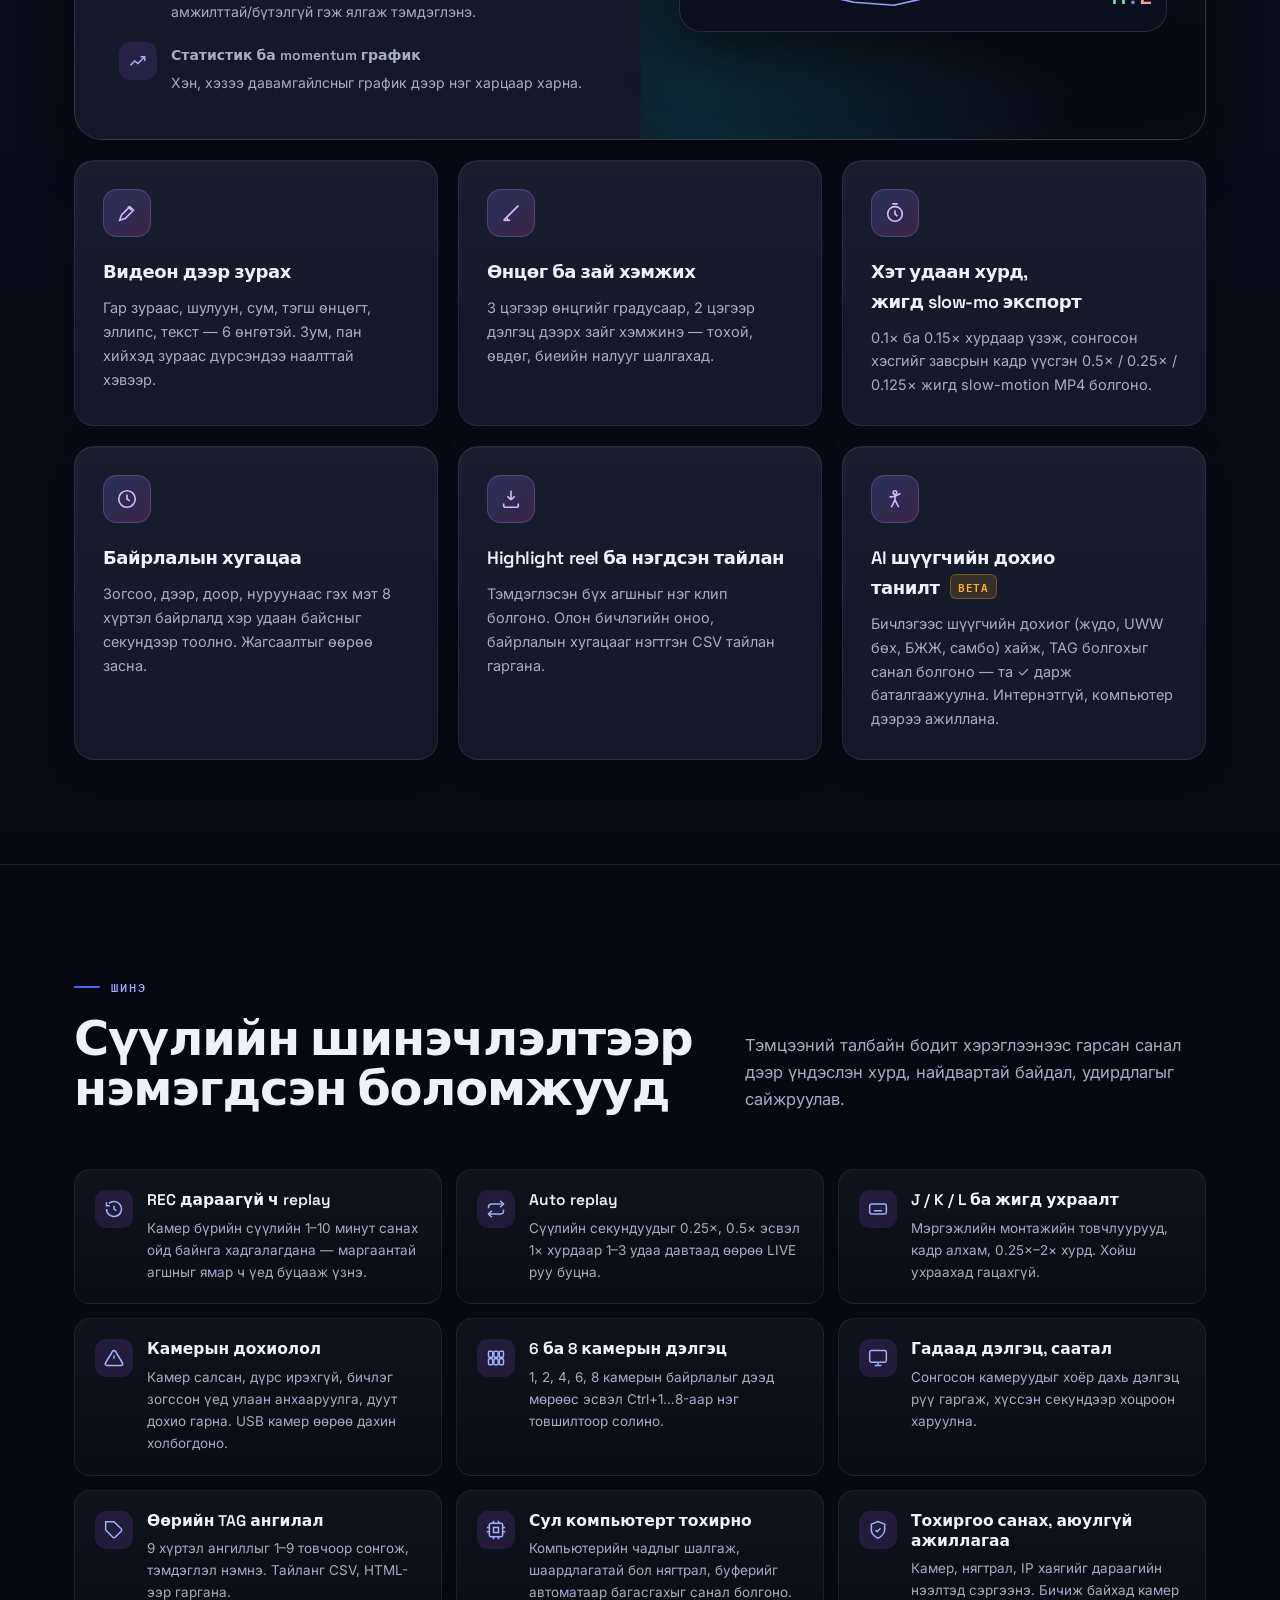
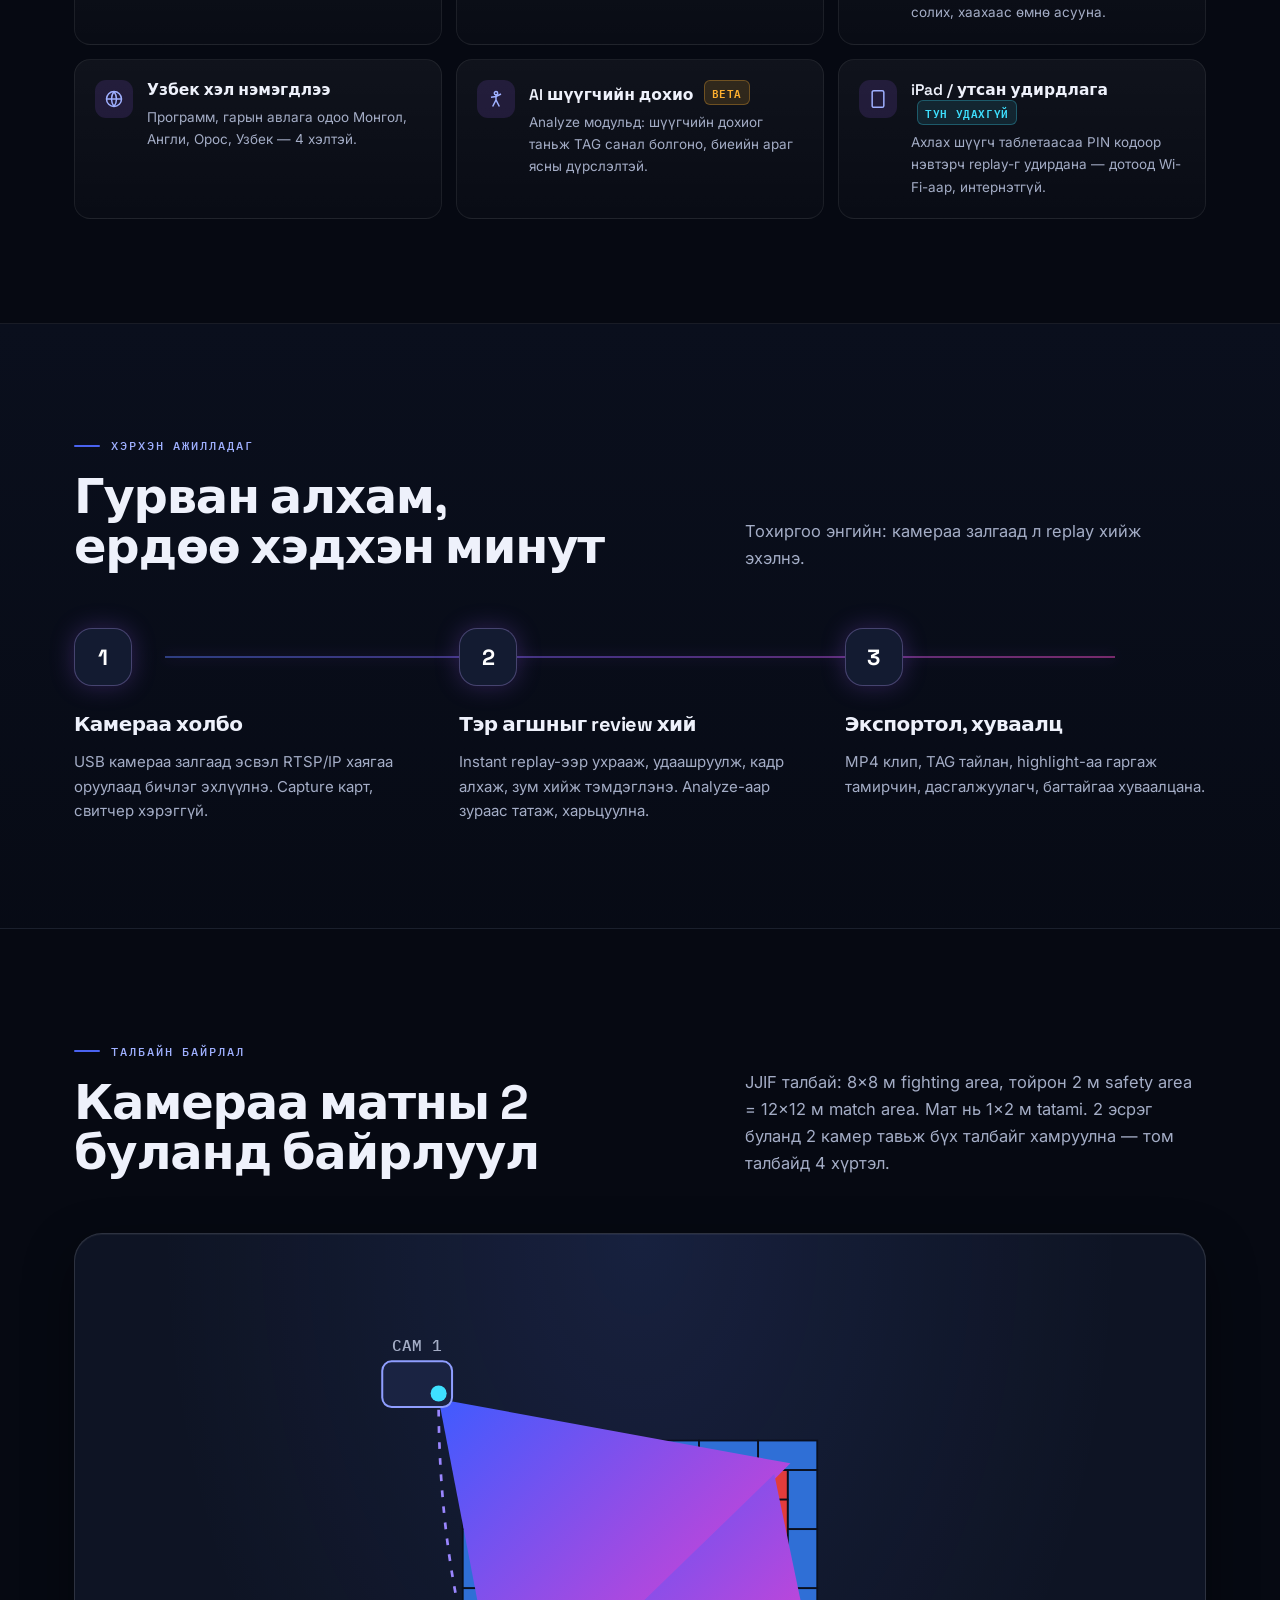
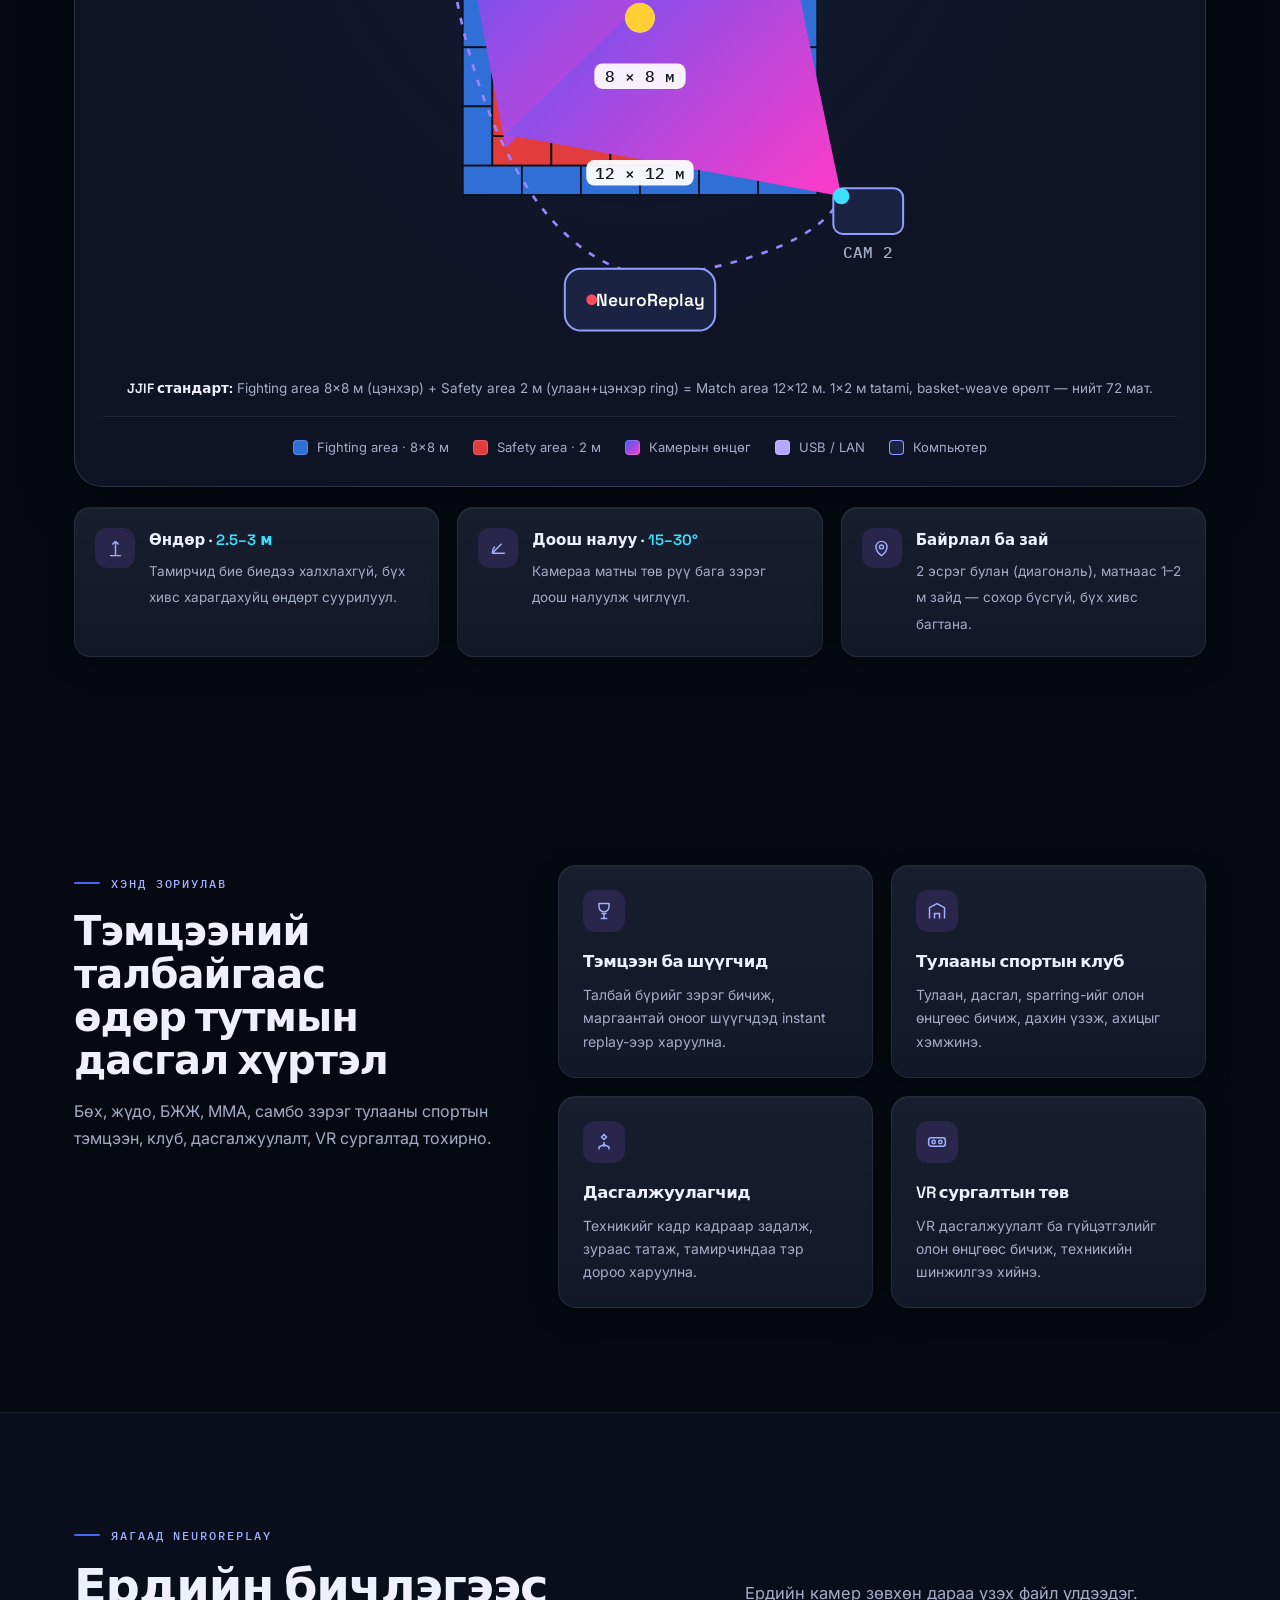
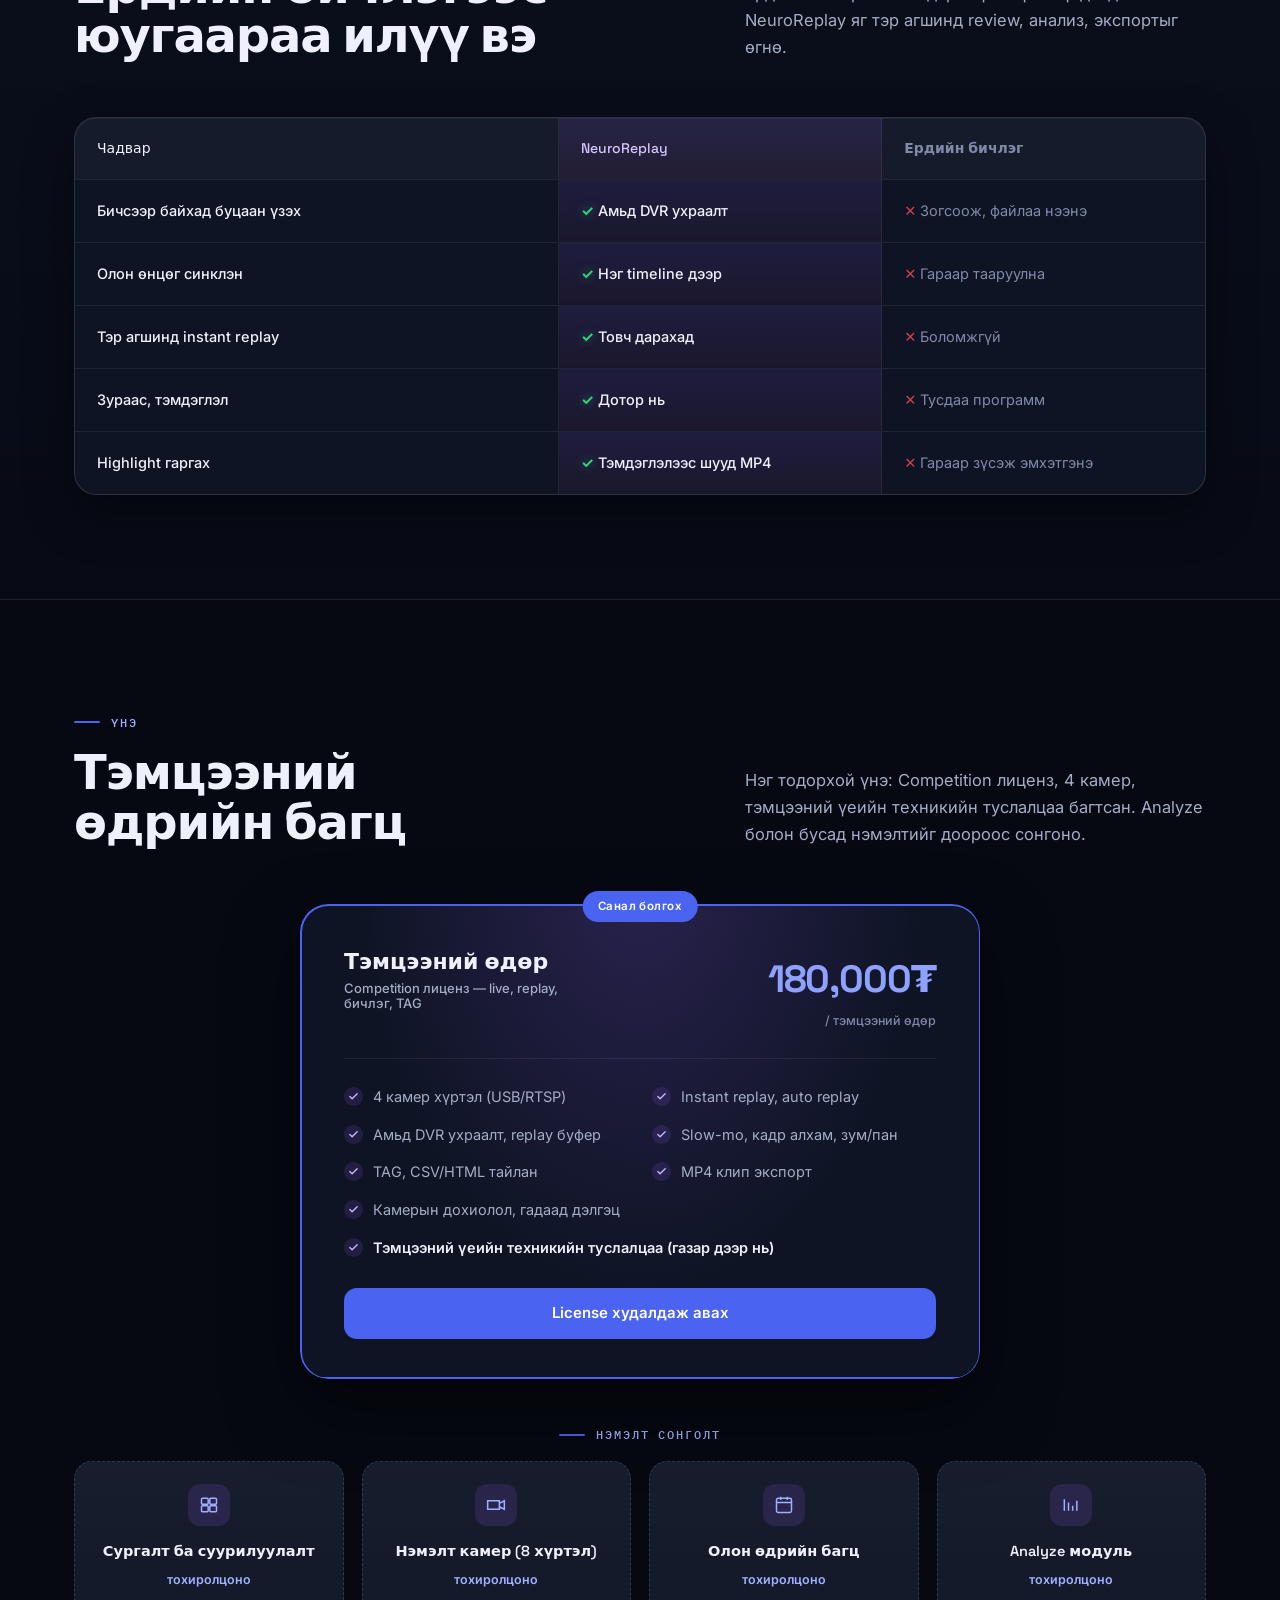
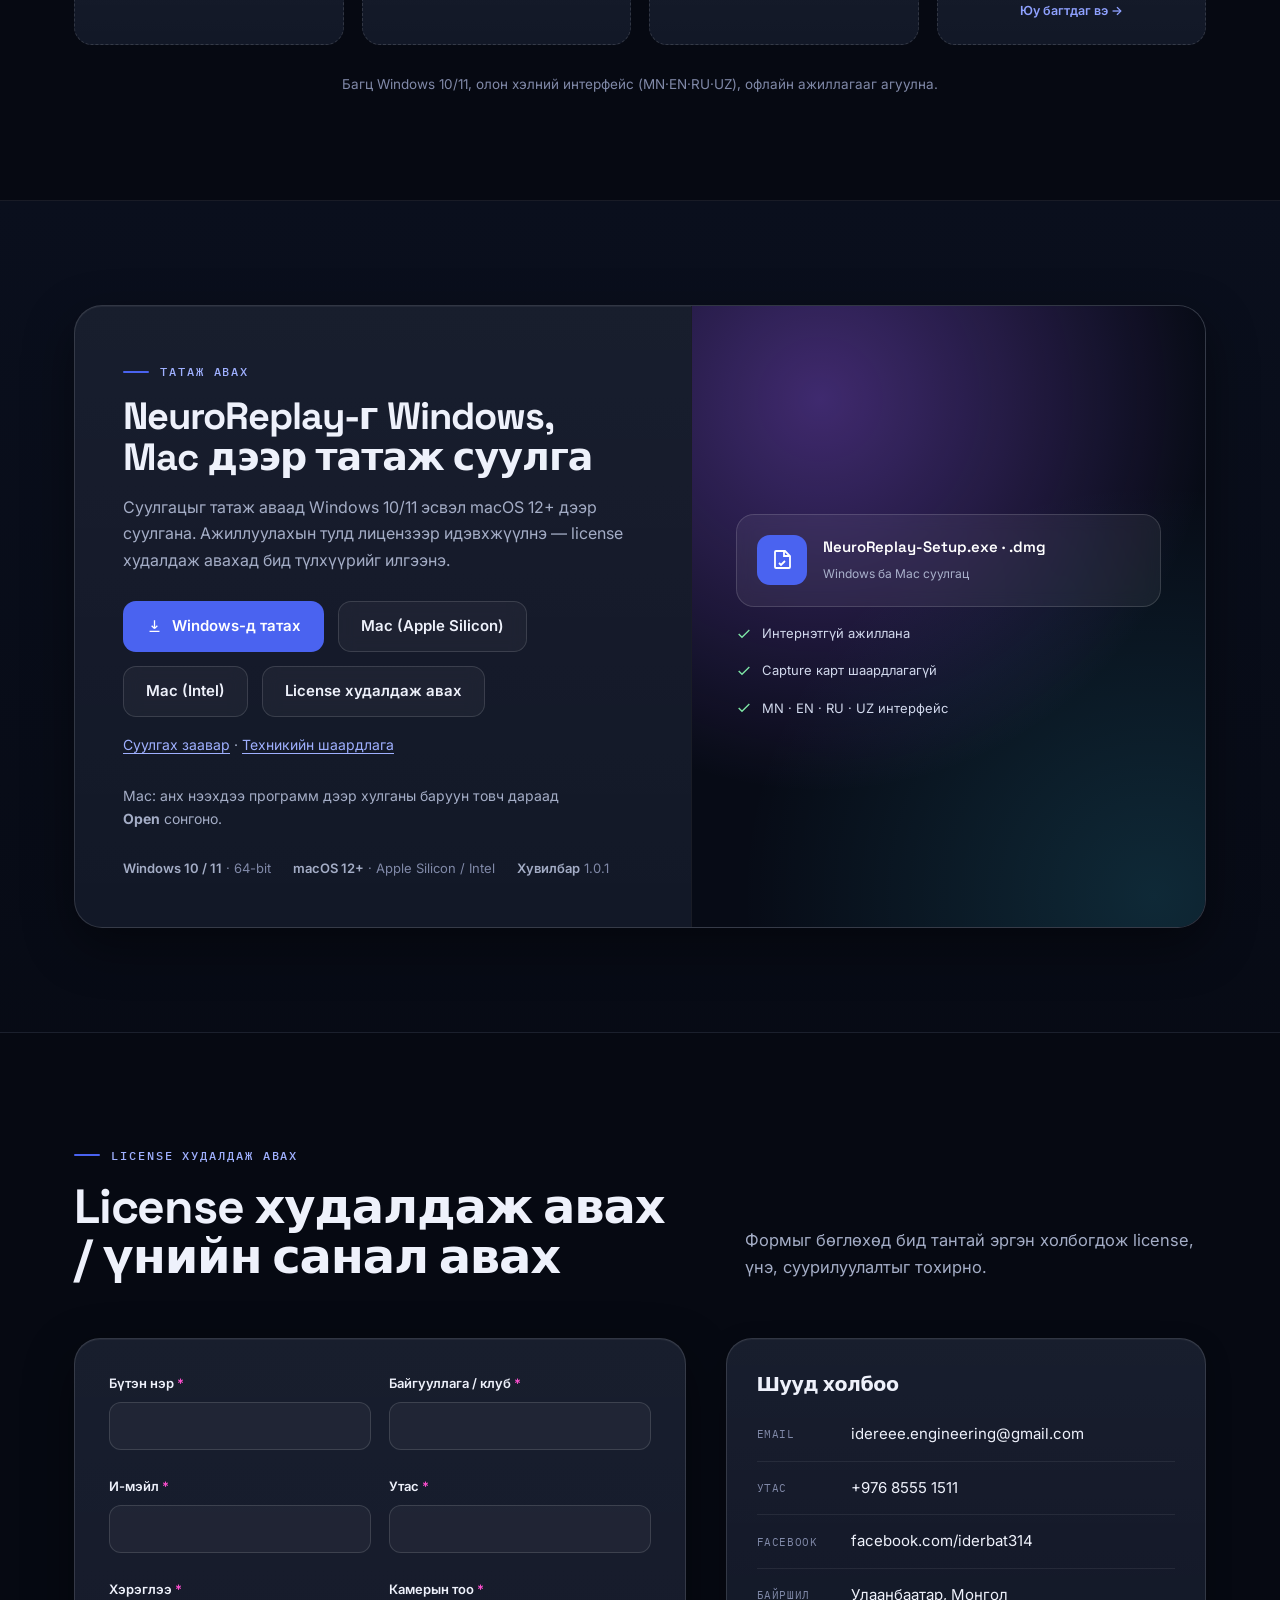
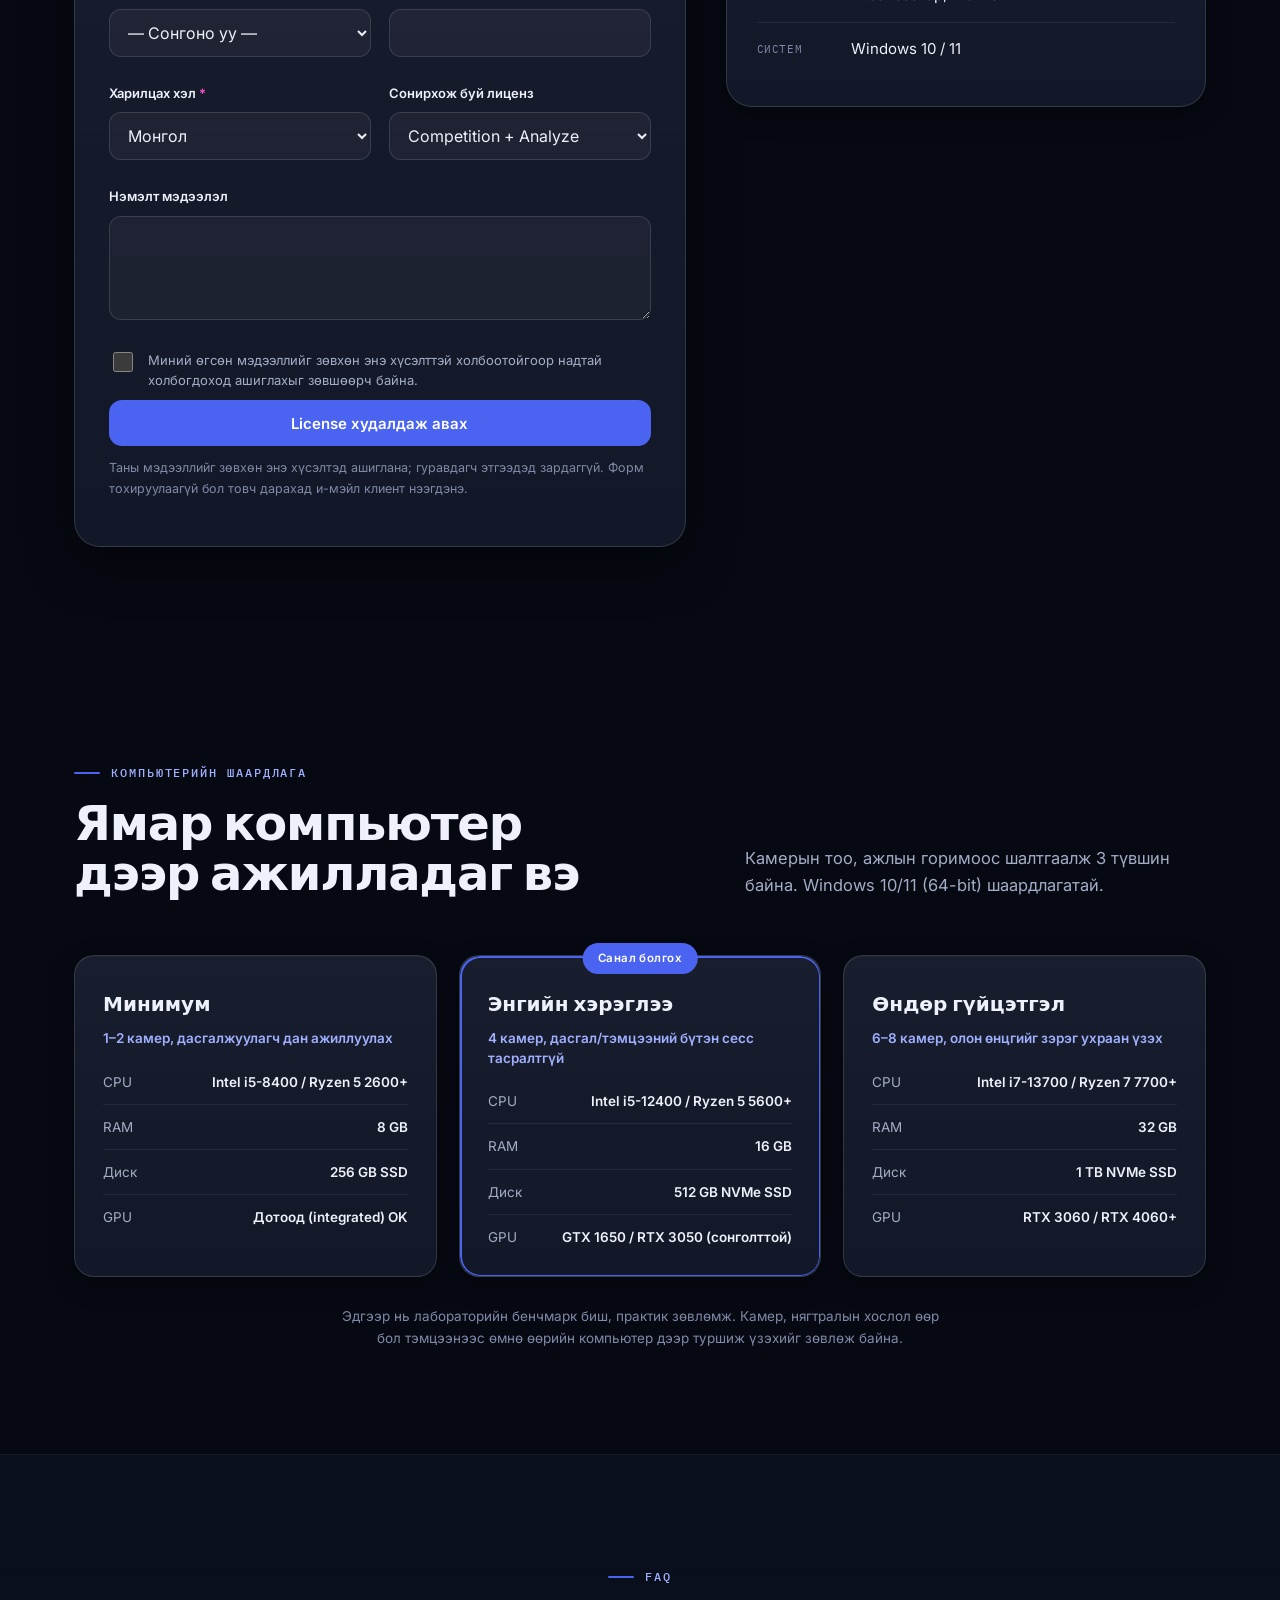
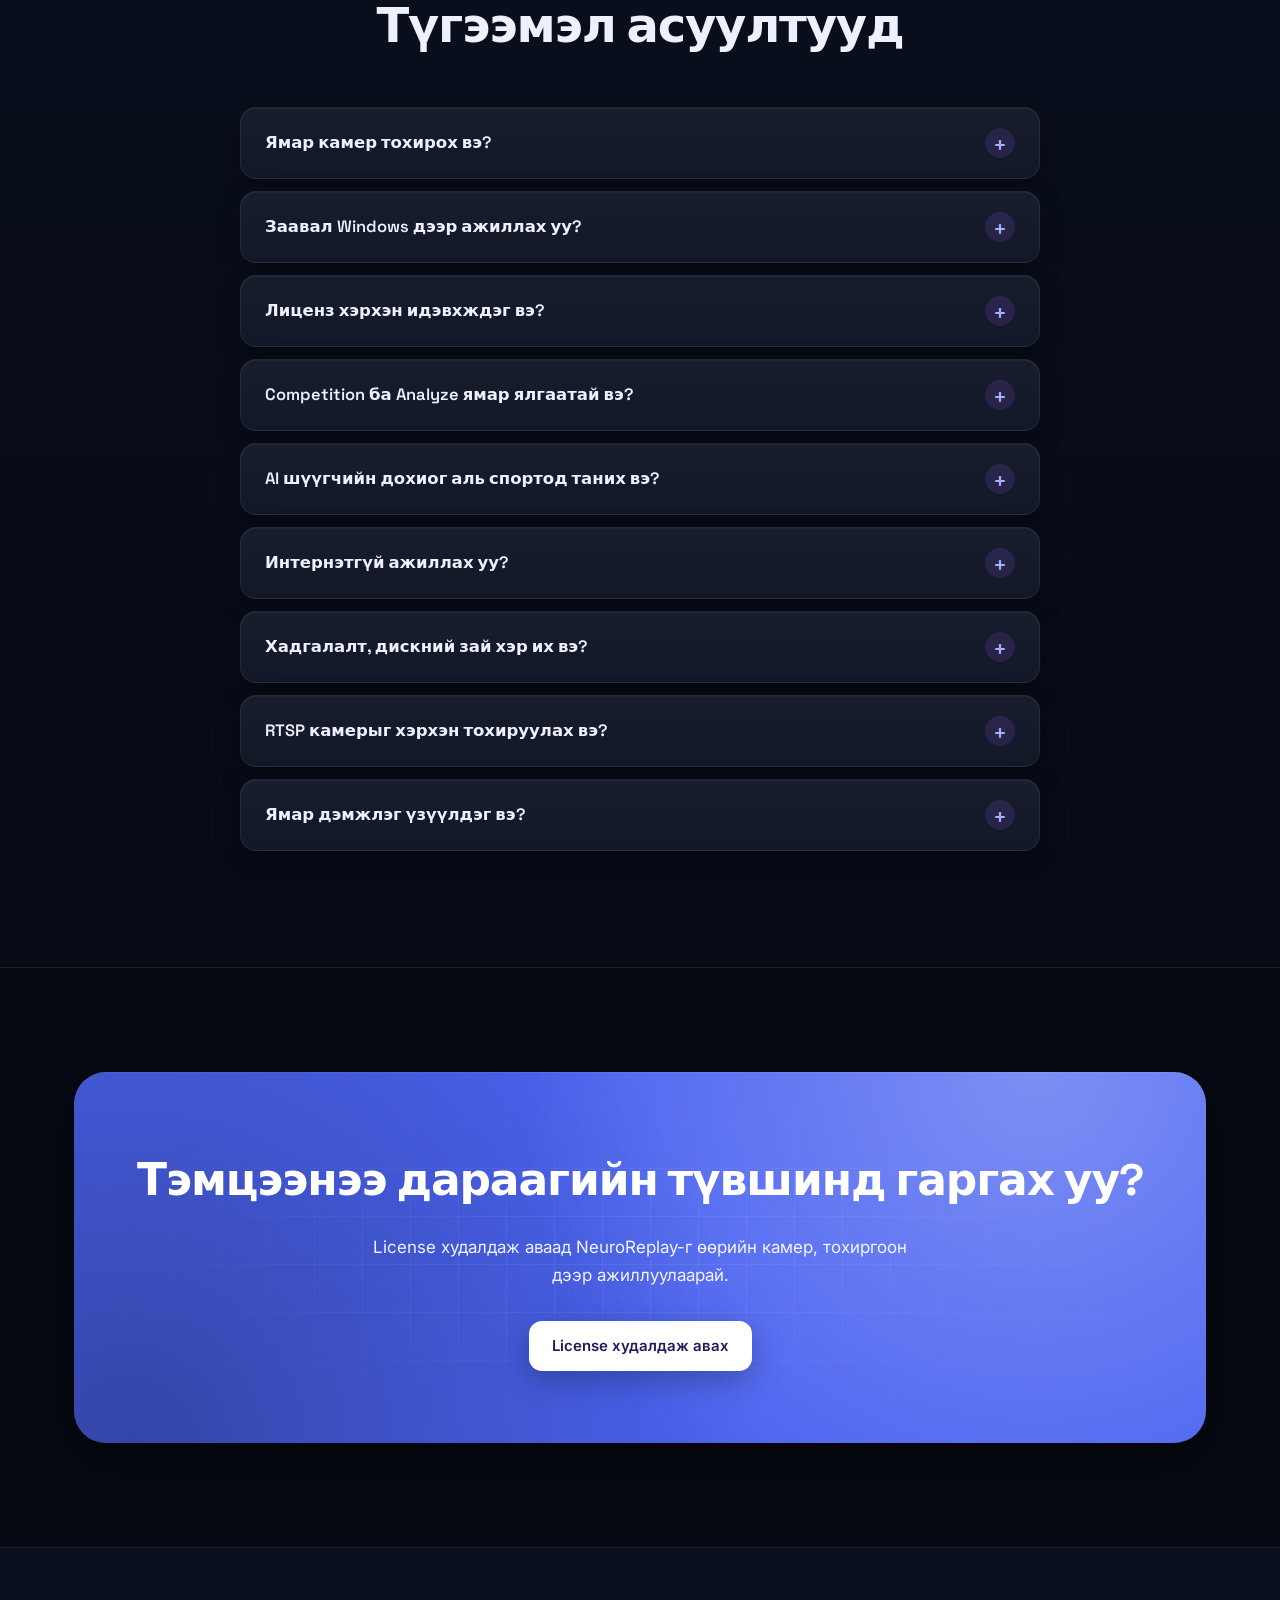
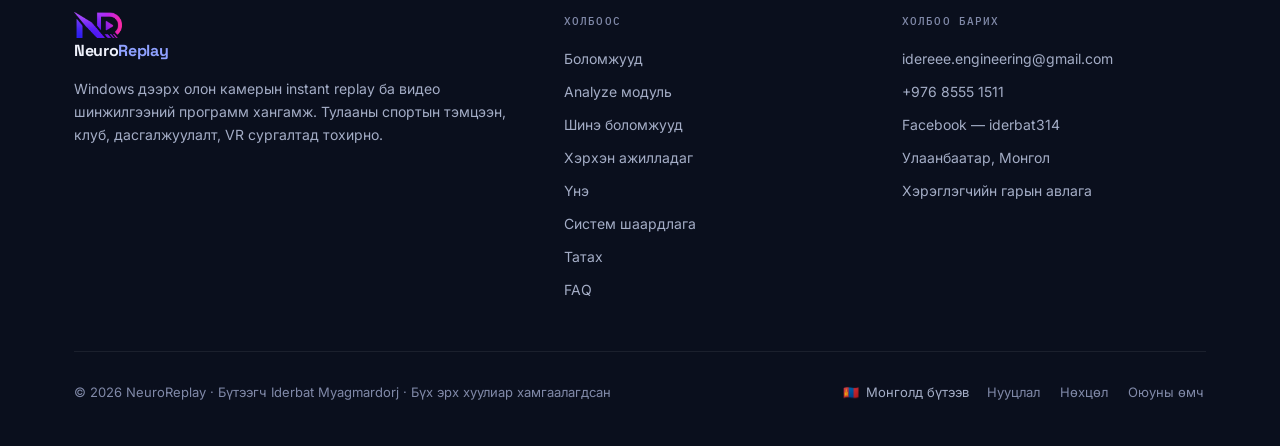
==== commit 09bbf8f1: "changes" ====
--- a/index.html
+++ b/index.html
@@ -109,7 +109,7 @@
     </div>
     <div class="nav__tools">
       <div data-lang-switch></div>
-      <a class="btn btn--primary" href="#order"><span data-mn>Demo захиалах</span><span data-en>Request a demo</span></a>
+      <a class="btn btn--primary" href="#order"><span data-mn>License худалдаж авах</span><span data-en>Buy a license</span></a>
       <button class="hamb" id="hamb" type="button" aria-label="Цэс" aria-expanded="false" aria-controls="mobileMenu">
         <svg viewBox="0 0 24 24" fill="none" stroke="currentColor" stroke-width="2" aria-hidden="true"><path d="M4 7h16M4 12h16M4 17h16"/></svg>
       </button>
@@ -126,7 +126,7 @@
     <a href="#faq">FAQ</a>
     <a href="help.html"><span data-mn>Гарын авлага</span><span data-en>Help</span></a>
     <a href="competition.html"><span data-mn>Тэмцээний заавар</span><span data-en>Competition guide</span></a>
-    <a class="btn btn--primary" href="#order"><span data-mn>Demo захиалах</span><span data-en>Request a demo</span></a>
+    <a class="btn btn--primary" href="#order"><span data-mn>License худалдаж авах</span><span data-en>Buy a license</span></a>
   </div>
 </nav>
 
@@ -146,7 +146,7 @@
       <div class="hero__cta">
         <a class="btn btn--primary" href="#order">
           <svg viewBox="0 0 24 24" fill="none" stroke="currentColor" stroke-width="1.8" aria-hidden="true"><path d="M4 4h16v12H5.2L4 17.2z"/><path d="M8 9h8M8 12h5"/></svg>
-          <span data-mn>Demo захиалах</span><span data-en>Request a demo</span>
+          <span data-mn>License худалдаж авах</span><span data-en>Buy a license</span>
         </a>
         <a class="btn btn--ghost" href="#download">
           <svg viewBox="0 0 24 24" fill="none" stroke="currentColor" stroke-width="1.8" aria-hidden="true"><path d="M12 3v12m0 0l-4-4m4 4l4-4"/><path d="M5 19h14"/></svg>
@@ -744,7 +744,7 @@
           <li><span data-mn>Камерын дохиолол, гадаад дэлгэц</span><span data-en>Camera alarms & external monitor</span></li>
           <li class="wide"><span data-mn>Тэмцээний үеийн техникийн туслалцаа (газар дээр нь)</span><span data-en>On-site technical support during the event</span></li>
         </ul>
-        <a class="btn btn--primary" href="#order" style="width:100%"><span data-mn>Demo захиалах</span><span data-en>Request a demo</span></a>
+        <a class="btn btn--primary" href="#order" style="width:100%"><span data-mn>License худалдаж авах</span><span data-en>Buy a license</span></a>
       </div>
     </div>
 
@@ -816,15 +816,15 @@
   </div>
 </section>
 
-<!-- ══ ORDER / DEMO ══ -->
+<!-- ══ ORDER / BUY A LICENSE ══ -->
 <section id="order">
   <div class="wrap">
     <div class="sec-head reveal">
       <div>
-        <span class="kicker"><span data-mn>Demo захиалах</span><span data-en>Request a demo</span></span>
-        <h2><span data-mn>Demo захиалах / үнийн санал авах</span><span data-en>Request a demo / get a quote</span></h2>
-      </div>
-      <p><span data-mn>Формыг бөглөхөд бид тантай эргэн холбогдож demo, үнэ, суурилуулалтыг тохирно.</span><span data-en>Fill in the form and we'll get back to you to arrange a demo, pricing and setup.</span></p>
+        <span class="kicker"><span data-mn>License худалдаж авах</span><span data-en>Buy a license</span></span>
+        <h2><span data-mn>License худалдаж авах / үнийн санал авах</span><span data-en>Buy a license / get a quote</span></h2>
+      </div>
+      <p><span data-mn>Формыг бөглөхөд бид тантай эргэн холбогдож license, үнэ, суурилуулалтыг тохирно.</span><span data-en>Fill in the form and we'll get back to you to arrange your license, pricing and setup.</span></p>
     </div>
     <div class="order-grid reveal">
       <form id="orderForm" class="form-card" novalidate>
@@ -893,7 +893,7 @@
         </div>
         <span class="err" data-err="consent" style="display:block;margin:-10px 0 12px"></span>
         <button class="btn btn--primary" id="submitBtn" type="submit" style="width:100%">
-          <span class="btn-label"><span data-mn>Demo захиалах</span><span data-en>Request a demo</span></span>
+          <span class="btn-label"><span data-mn>License худалдаж авах</span><span data-en>Buy a license</span></span>
         </button>
         <p class="formnote">
           <span data-mn>Таны мэдээллийг зөвхөн энэ хүсэлтэд ашиглана; гуравдагч этгээдэд зардаггүй. Форм тохируулаагүй бол товч дарахад и-мэйл клиент нээгдэнэ.</span>
@@ -956,7 +956,7 @@
         </ul>
       </div>
     </div>
-    <p class="price-note"><span data-mn>Эдгээр нь лабораторийн бенчмарк биш, практик зөвлөмж. Камер, нягтралын хослол өөр бол demo дээр өөрийн машин дээр туршиж үзэхийг зөвлөж байна.</span><span data-en>These are practical guidelines, not benchmarked lab results. If your camera count or resolution differs, we recommend trying NeuroReplay on your own machine during a demo.</span></p>
+    <p class="price-note"><span data-mn>Эдгээр нь лабораторийн бенчмарк биш, практик зөвлөмж. Камер, нягтралын хослол өөр бол тэмцээнээс өмнө өөрийн компьютер дээр туршиж үзэхийг зөвлөж байна.</span><span data-en>These are practical guidelines, not benchmarked lab results. If your camera count or resolution differs, we recommend testing NeuroReplay on your own machine before the event.</span></p>
   </div>
 </section>
 
@@ -996,7 +996,7 @@
       </details>
       <details>
         <summary><span data-mn>Хадгалалт, дискний зай хэр их вэ?</span><span data-en>How much storage do I need?</span></summary>
-        <p><span data-mn>Зай нь камерын тоо, нягтрал, бичлэгийн урт, DVR буферээс хамаарна. Тэмцээний өдрийн бичлэгт хурдан SSD зөвлөж байна; тодорхой тооцоог demo дээр гаргана.</span><span data-en>It depends on the number of cameras, resolution, recording length and DVR buffer. We recommend a fast SSD for match-day capture and will size it with you during the demo.</span></p>
+        <p><span data-mn>Зай нь камерын тоо, нягтрал, бичлэгийн урт, DVR буферээс хамаарна. Тэмцээний өдрийн бичлэгт хурдан SSD зөвлөж байна; тодорхой тооцоог бид тантай хамт гаргана.</span><span data-en>It depends on the number of cameras, resolution, recording length and DVR buffer. We recommend a fast SSD for match-day capture and will help you size it.</span></p>
       </details>
       <details>
         <summary><span data-mn>RTSP камерыг хэрхэн тохируулах вэ?</span><span data-en>How do I set up an RTSP camera?</span></summary>
@@ -1015,8 +1015,8 @@
   <div class="wrap">
     <div class="cta-inner reveal">
       <h2><span data-mn>Тэмцээнээ дараагийн түвшинд гаргах уу?</span><span data-en>Ready to level up your event?</span></h2>
-      <p><span data-mn>Demo захиалж, NeuroReplay яаж ажилладгийг өөрийн камер, тохиргоон дээр үзээрэй.</span><span data-en>Request a demo and see NeuroReplay working with your own cameras and setup.</span></p>
-      <a class="btn btn--white" href="#order"><span data-mn>Demo захиалах</span><span data-en>Request a demo</span></a>
+      <p><span data-mn>License худалдаж аваад NeuroReplay-г өөрийн камер, тохиргоон дээр ажиллуулаарай.</span><span data-en>Buy a license and run NeuroReplay with your own cameras and setup.</span></p>
+      <a class="btn btn--white" href="#order"><span data-mn>License худалдаж авах</span><span data-en>Buy a license</span></a>
     </div>
   </div>
 </section>
@@ -1061,8 +1061,8 @@
       <div id="doc-privacy">
         <h4><span data-mn>Нууцлалын бодлого</span><span data-en>Privacy policy</span></h4>
         <p>
-          <span data-mn>Захиалгын формоор өгсөн мэдээллийг (нэр, байгууллага, и-мэйл, утас, хэрэглээ, камерын тоо, зурвас) зөвхөн таны demo/захиалгын хүсэлтэд хариу өгөх, үнэ, суурилуулалт тохирох зорилгоор ашиглана. Мэдээллийг гуравдагч этгээдэд зарж, дамжуулахгүй. Вэб сайт нь tracking, analytics, cookie ашигладаггүй. NeuroReplay программ хангамж офлайн ажилладаг тул таны бичлэгийн дата зөвхөн таны компьютерт хадгалагдаж, бид хандахгүй. Хүсэлт гаргавал таны мэдээллийг устгана: idereee.engineering@gmail.com.</span>
-          <span data-en>Details you submit via the order form (name, organisation, email, phone, use case, camera count, message) are used only to respond to your demo/order request and arrange pricing and setup. We never sell or share your data with third parties. This website uses no tracking, analytics or cookies. NeuroReplay runs offline, so your recording data stays only on your computer — we have no access to it. On request we will delete your data: idereee.engineering@gmail.com.</span>
+          <span data-mn>Захиалгын формоор өгсөн мэдээллийг (нэр, байгууллага, и-мэйл, утас, хэрэглээ, камерын тоо, зурвас) зөвхөн таны захиалгын хүсэлтэд хариу өгөх, үнэ, суурилуулалт тохирох зорилгоор ашиглана. Мэдээллийг гуравдагч этгээдэд зарж, дамжуулахгүй. Вэб сайт нь tracking, analytics, cookie ашигладаггүй. NeuroReplay программ хангамж офлайн ажилладаг тул таны бичлэгийн дата зөвхөн таны компьютерт хадгалагдаж, бид хандахгүй. Хүсэлт гаргавал таны мэдээллийг устгана: idereee.engineering@gmail.com.</span>
+          <span data-en>Details you submit via the order form (name, organisation, email, phone, use case, camera count, message) are used only to respond to your order request and arrange pricing and setup. We never sell or share your data with third parties. This website uses no tracking, analytics or cookies. NeuroReplay runs offline, so your recording data stays only on your computer — we have no access to it. On request we will delete your data: idereee.engineering@gmail.com.</span>
         </p>
       </div>
       <div id="doc-terms">
@@ -1094,7 +1094,7 @@
 
 <div class="mbar" id="mbar">
   <span><span data-mn>NeuroReplay-г туршиж үзэх үү?</span><span data-en>Want to try NeuroReplay?</span></span>
-  <a class="btn btn--primary" href="#order"><span data-mn>Demo авах</span><span data-en>Get a demo</span></a>
+  <a class="btn btn--primary" href="#order"><span data-mn>License авах</span><span data-en>Get a license</span></a>
 </div>
 
 <script src="i18n.js" defer></script>
